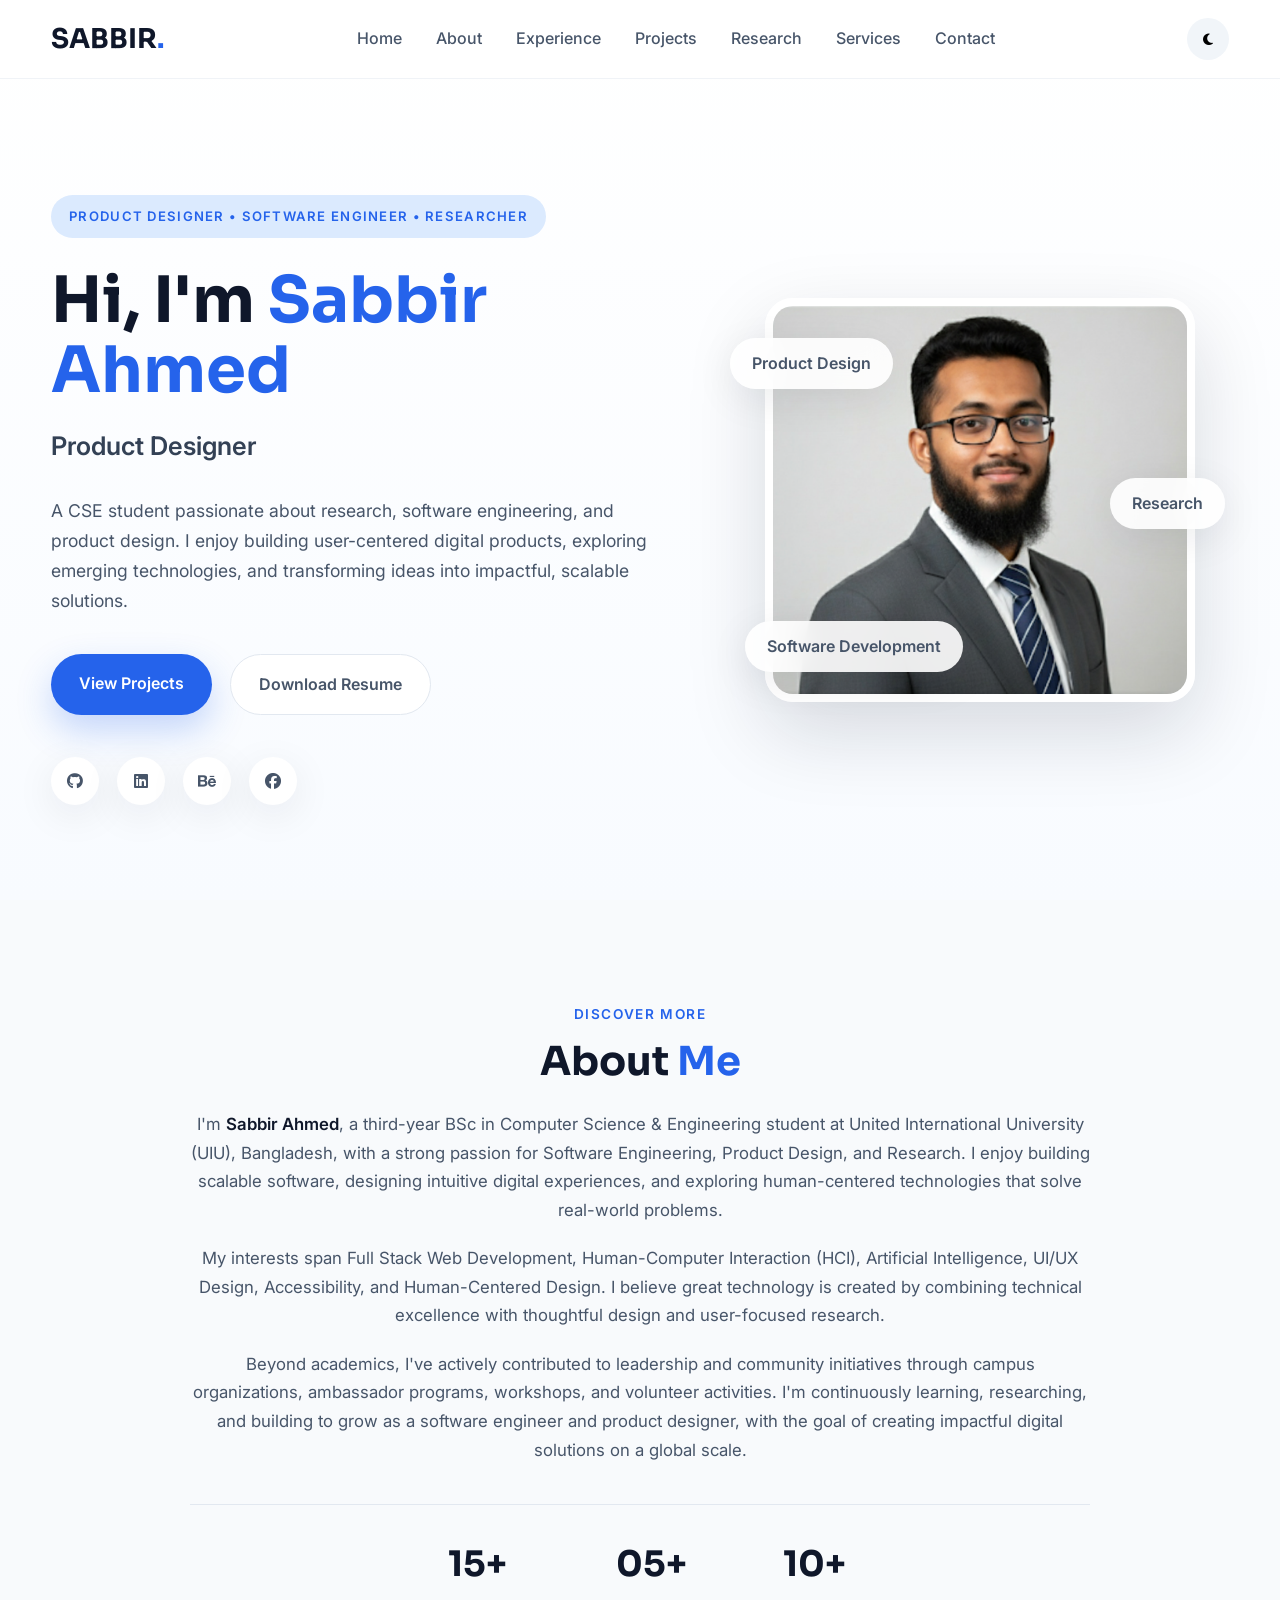
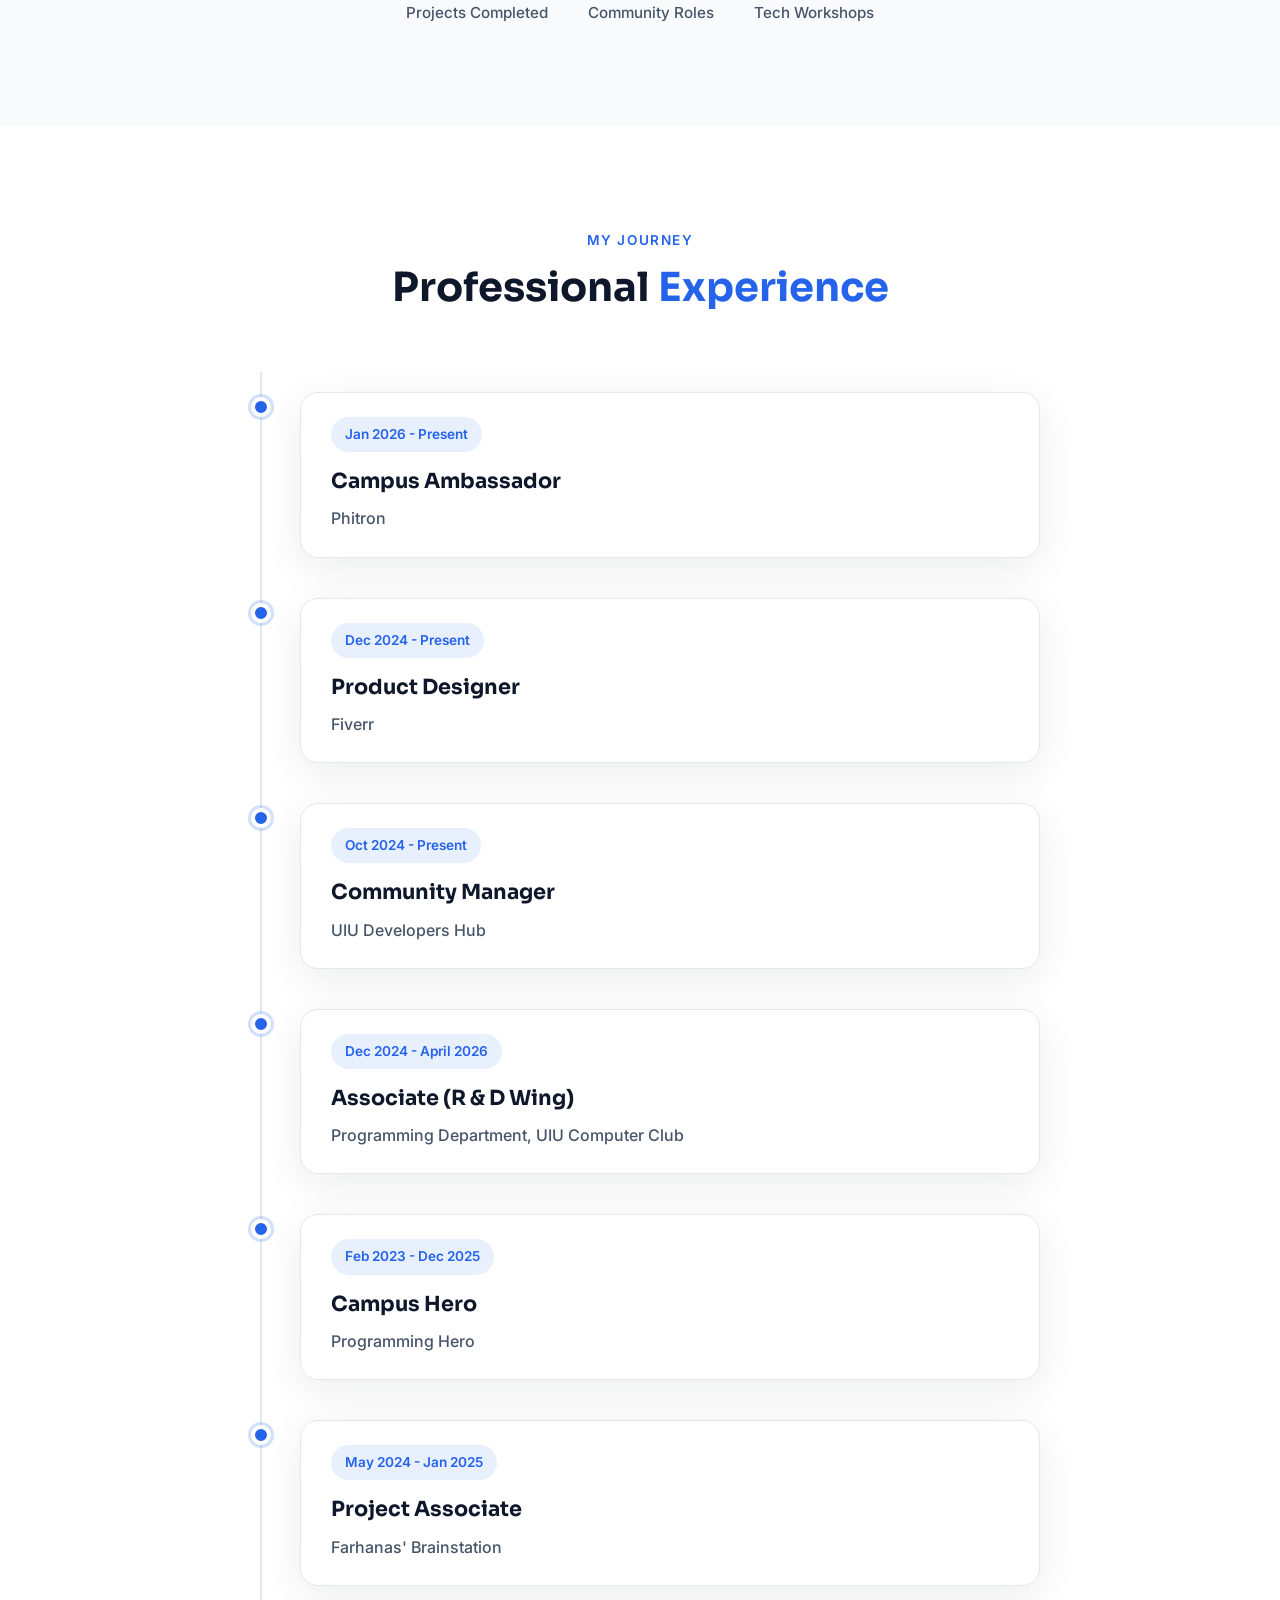
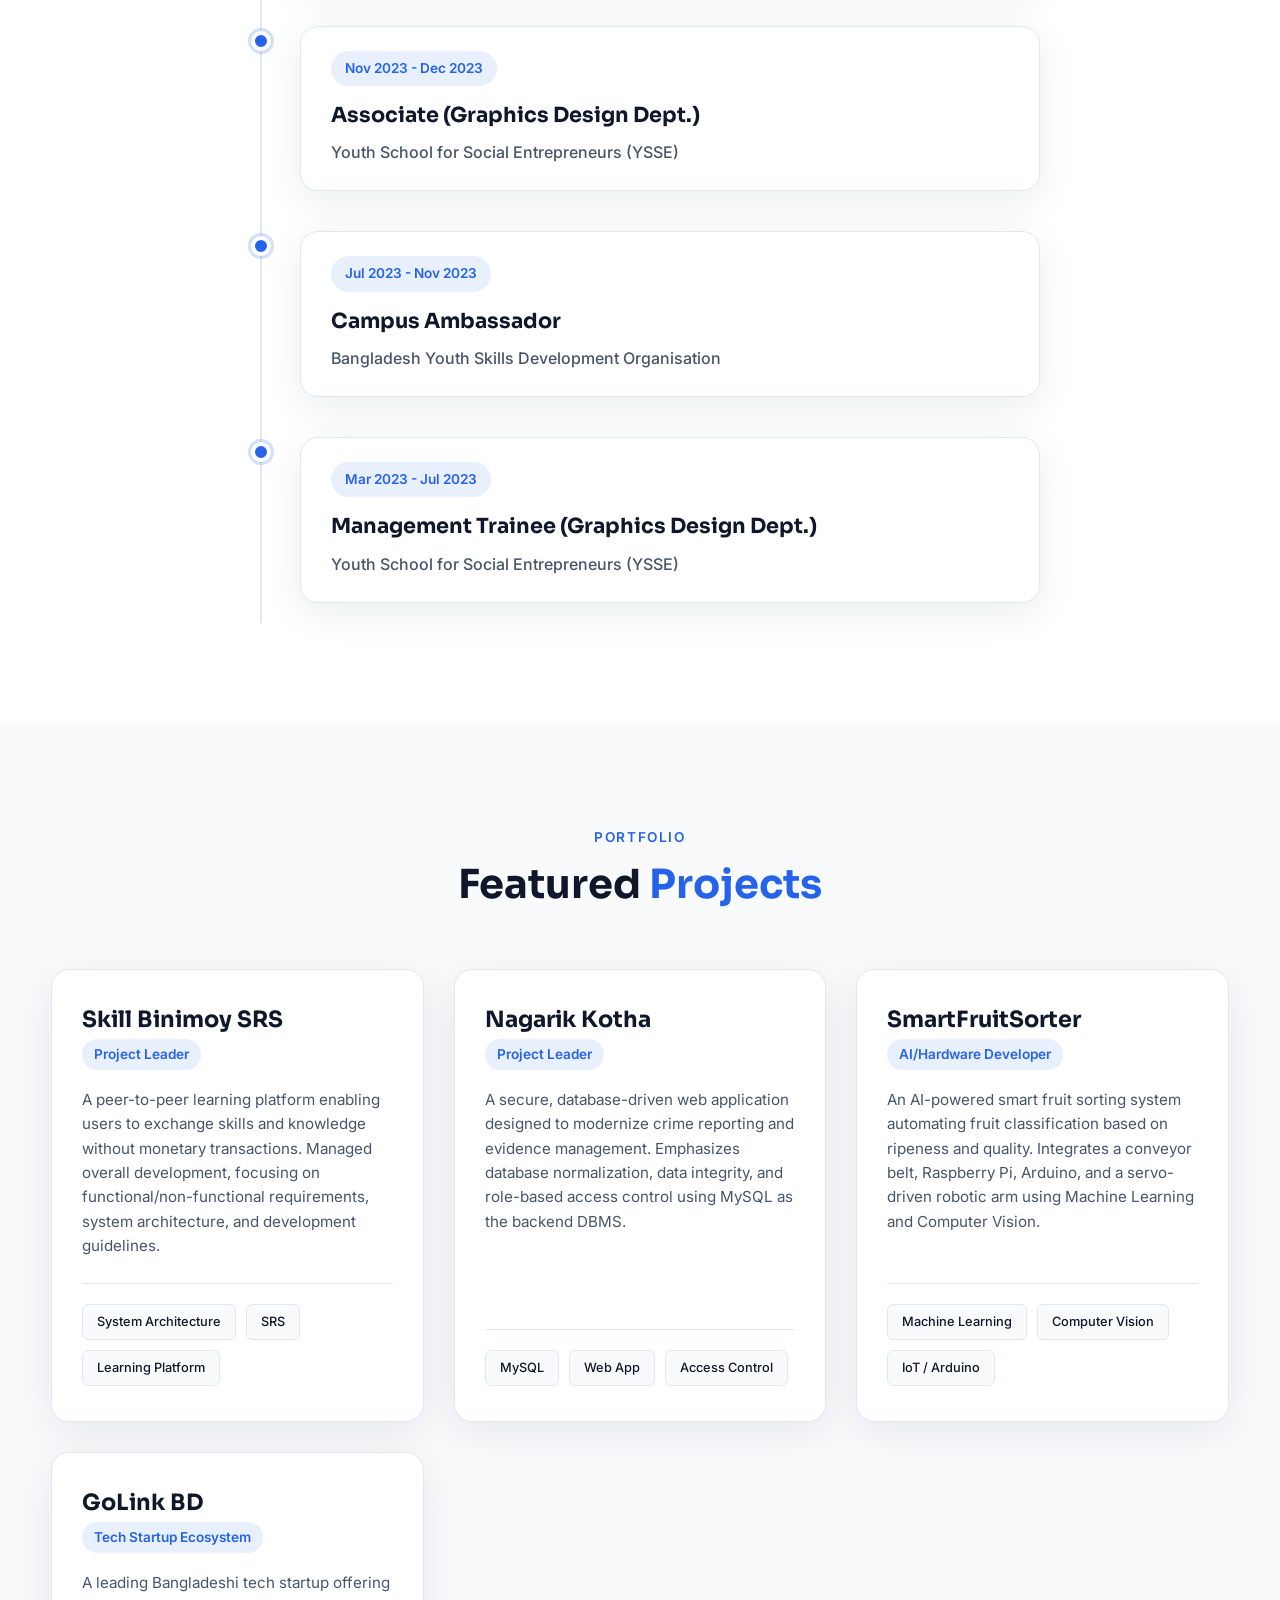
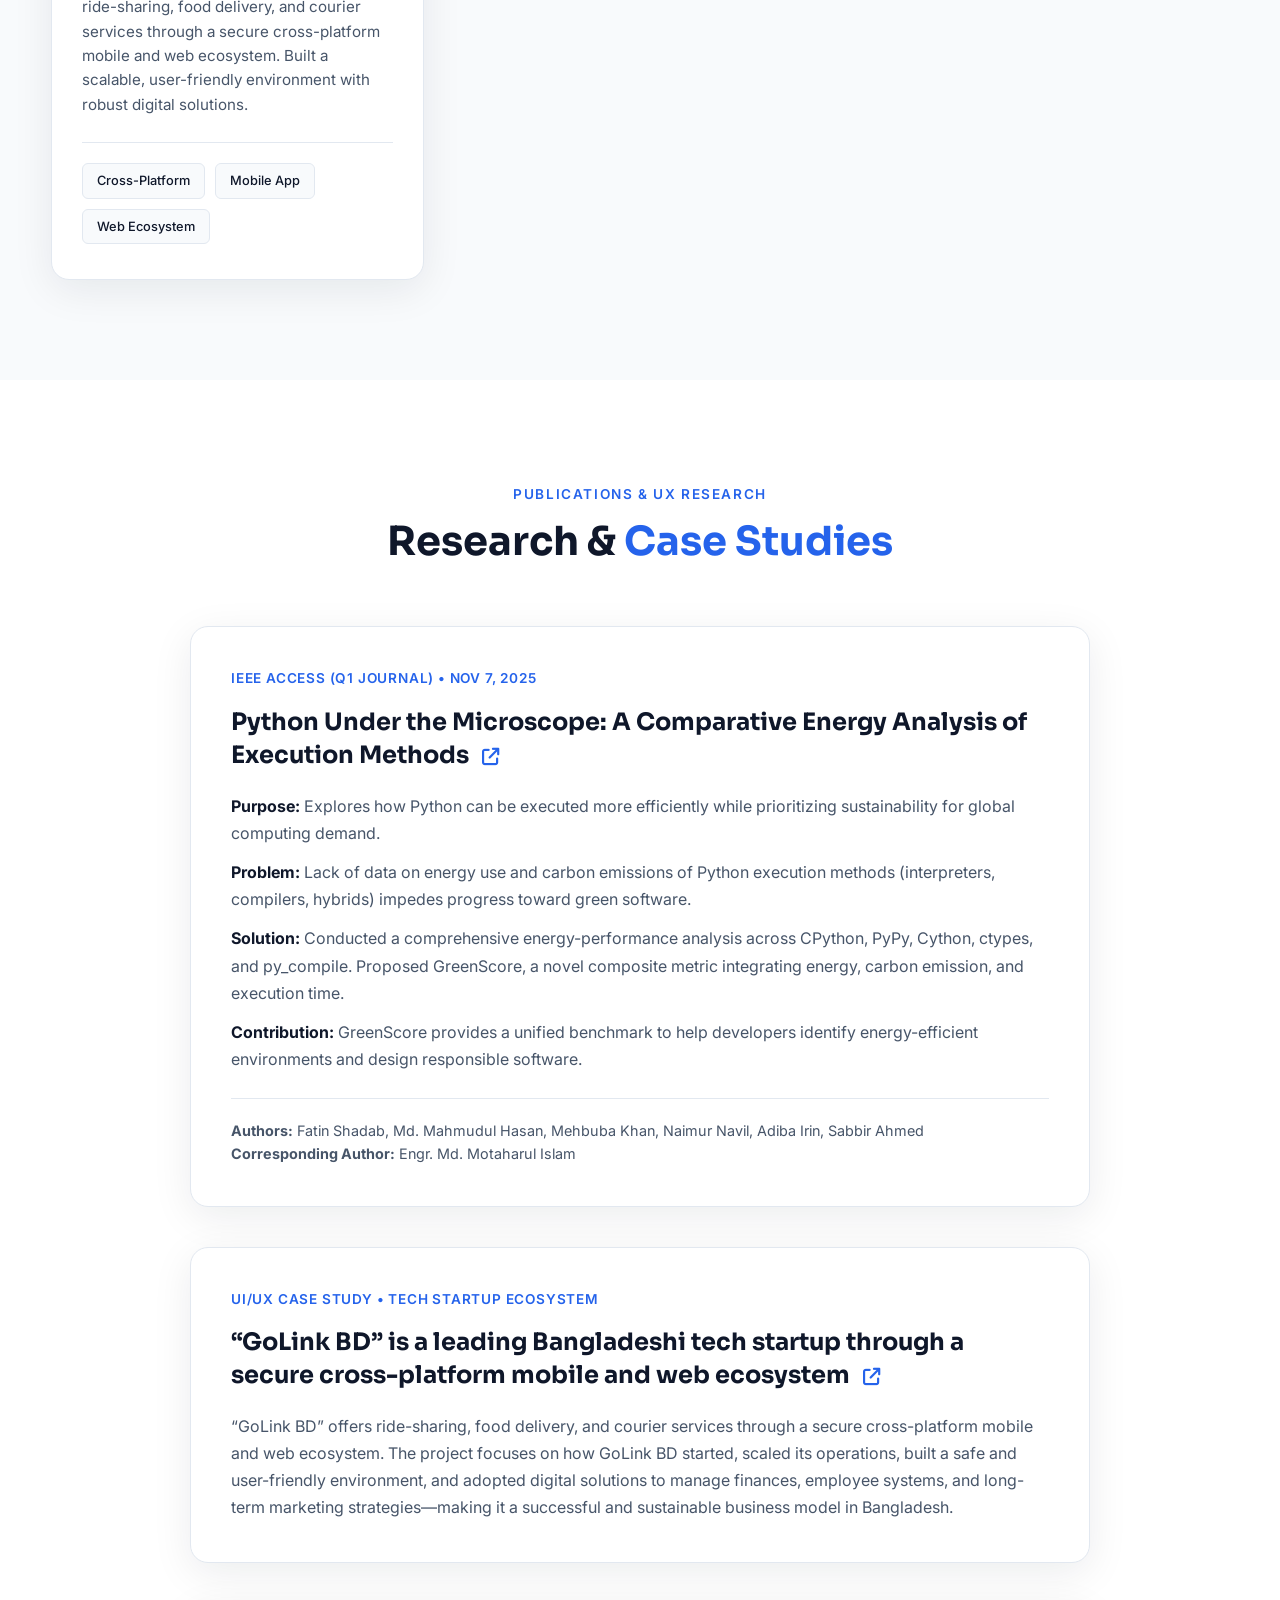
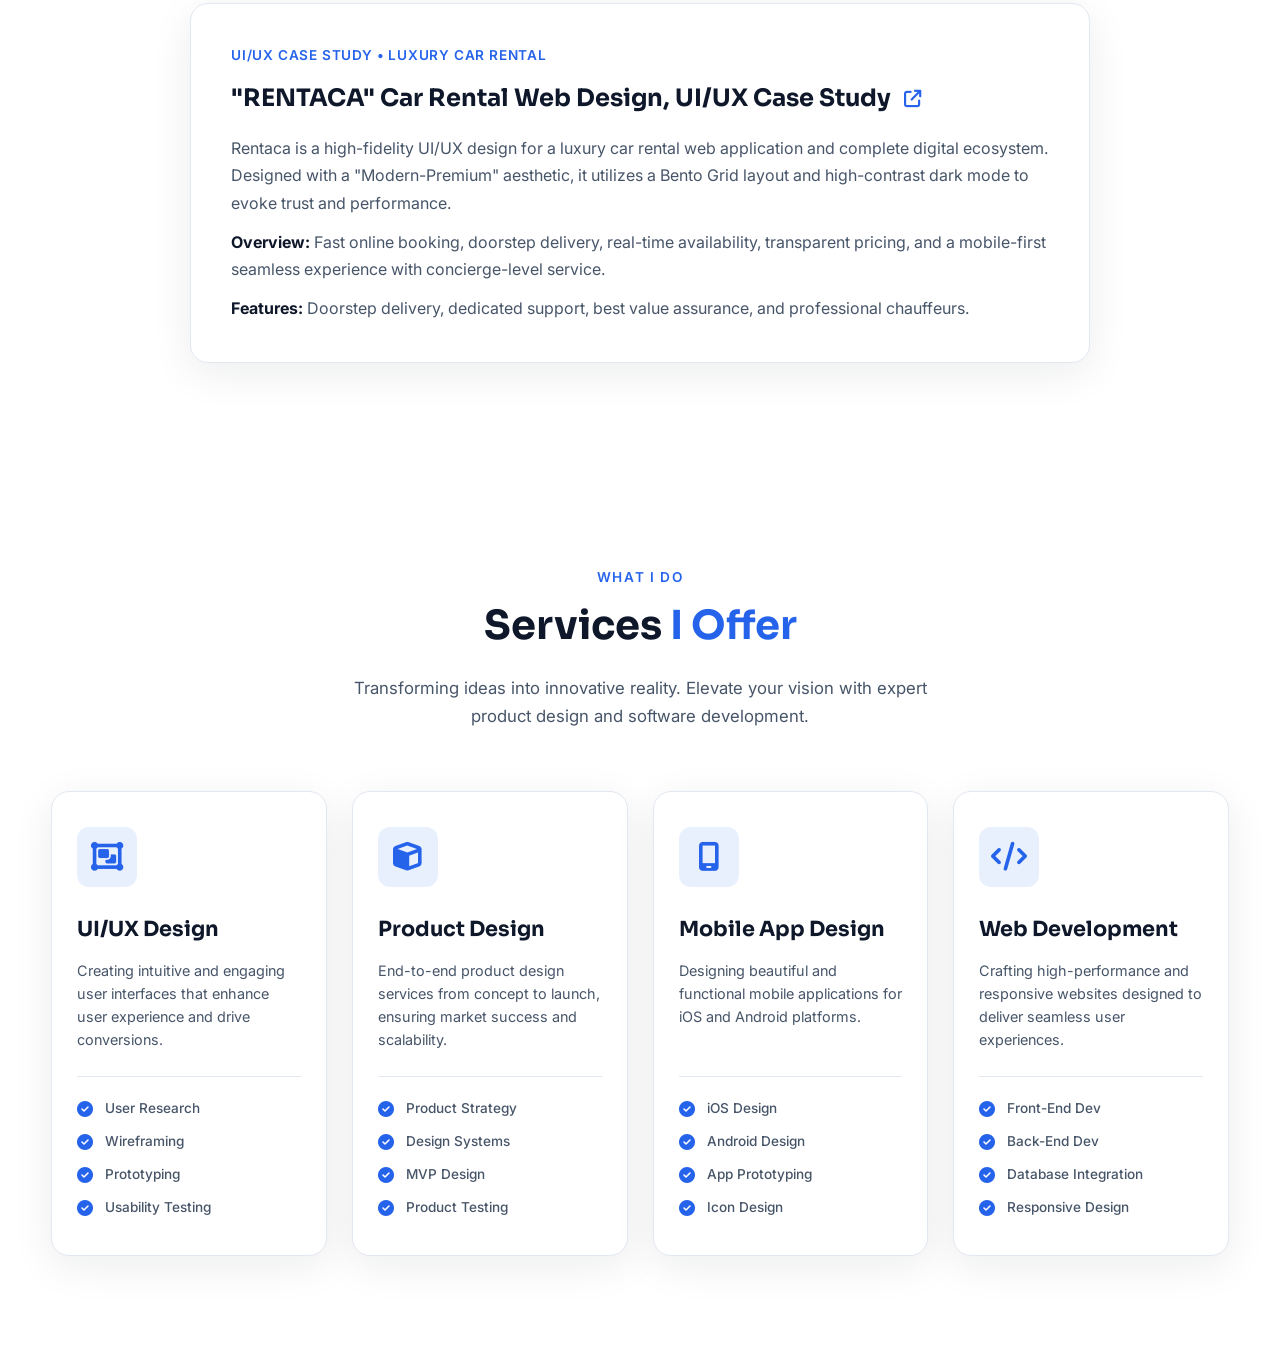
==== index.html @ 38c80446 "Initial commit: Add website files" ====
<!DOCTYPE html>
<html lang="en">

<head>

    <!-- ==========================
         Basic SEO
    =========================== -->

    <meta charset="UTF-8">
    <meta name="viewport" content="width=device-width, initial-scale=1.0">

    <title>Sabbir Ahmed | Software Engineer | Product Designer</title>

    <meta name="description"
        content="Official portfolio of Sabbir Ahmed - Software Engineer, Product Designer, Undergraduate Researcher.">

    <meta name="keywords"
        content="Sabbir Ahmed, Portfolio, UIU, Software Engineer, Product Designer, Research">

    <meta name="author" content="Sabbir Ahmed">

    <!-- ==========================
         Google Fonts
    =========================== -->

    <link rel="preconnect" href="https://fonts.googleapis.com">

    <link rel="preconnect" href="https://fonts.gstatic.com" crossorigin>

    <link href="https://fonts.googleapis.com/css2?family=Inter:wght@300;400;500;600;700;800&family=Sora:wght@400;500;600;700;800&display=swap"
        rel="stylesheet">

    <!-- ==========================
         Font Awesome
    =========================== -->

    <link rel="stylesheet"
        href="https://cdnjs.cloudflare.com/ajax/libs/font-awesome/6.7.2/css/all.min.css">

    <!-- ==========================
         CSS
    =========================== -->

    <link rel="stylesheet" href="style.css">

</head>

<body>

   
    <!-- ==========================================
                    SCROLL PROGRESS
    =========================================== -->

    <div id="progress-bar"></div>

    <!-- ==========================================
                    HEADER
    =========================================== -->

    <header class="header">

        <nav class="navbar container">

            <a href="#" class="logo">

                SABBIR<span>.</span>

            </a>

            <ul class="nav-links">

                <li><a href="#home">Home</a></li>

                <li><a href="#about">About</a></li>

                <li><a href="#experience">Experience</a></li>

                <li><a href="#projects">Projects</a></li>

                <li><a href="#research">Research</a></li>
                <li><a href="">Services</a></li>
                <li><a href="#contact">Contact</a></li>

            </ul>

            <div class="nav-actions">

                <button id="theme-toggle">

                    <i class="fa-solid fa-moon"></i>

                </button>

                <button class="menu-btn">

                    <i class="fa-solid fa-bars"></i>

                </button>

            </div>

        </nav>

    </header>

    <!-- ==========================================
                    HERO SECTION
    =========================================== -->

    <section class="hero" id="home">

        <div class="container hero-container">

            <!-- LEFT -->

            <div class="hero-left">

                <span class="hero-tag">

                    PRODUCT DESIGNER • SOFTWARE ENGINEER • RESEARCHER

                </span>

                <h1>

                    Hi, I'm

                    <span>Sabbir Ahmed</span>

                </h1>

                <h2>

                    <span id="typing-text"></span>

                </h2>

                <p>

                    A CSE student passionate about research, software engineering,
                    and product design. I enjoy building user-centered digital
                    products, exploring emerging technologies, and transforming
                    ideas into impactful, scalable solutions.

                </p>

                <div class="hero-buttons">

                    <a href="#projects" class="btn btn-primary">

                        View Projects

                    </a>

                    <a href="#" class="btn btn-secondary">

                        Download Resume

                    </a>

                </div>

                <!-- SOCIAL -->

                <div class="social-icons">

                    <a href="#"><i class="fab fa-github"></i></a>

                    <a href="#"><i class="fab fa-linkedin"></i></a>

                    <a href="#"><i class="fab fa-behance"></i></a>

                    <a href="#"><i class="fab fa-facebook"></i></a>

                </div>

            </div>

            <!-- RIGHT -->

            <div class="hero-right">

                <div class="image-wrapper">

                    <img src="assets/images/profile-placeholder.png"
                        alt="Sabbir Ahmed">

                    <div class="floating-card card-one">

                       Product Design

                    </div>

                    <div class="floating-card card-two">

                        Research

                    </div>

                    <div class="floating-card card-three">

                        Software Development

                    </div>

                </div>

            </div>

        </div>

    </section>

    <!-- ==========================================
                    About SECTION
    =========================================== -->
<section id="about" class="about section-padding">
    <div class="container about-container">
        
        

        <div class="about-content">
            <span class="section-subtitle">Discover More</span>
            <h2 class="section-title">About <span>Me</span></h2>
            
            <p class="about-text">
                I'm <strong>Sabbir Ahmed</strong>, a third-year BSc in Computer Science & Engineering student at United International University (UIU), Bangladesh, with a strong passion for Software Engineering, Product Design, and Research. I enjoy building scalable software, designing intuitive digital experiences, and exploring human-centered technologies that solve real-world problems.
            </p>
            
            <p class="about-text">
                My interests span Full Stack Web Development, Human-Computer Interaction (HCI), Artificial Intelligence, UI/UX Design, Accessibility, and Human-Centered Design. I believe great technology is created by combining technical excellence with thoughtful design and user-focused research.
            </p>
            
            <p class="about-text">
                Beyond academics, I've actively contributed to leadership and community initiatives through campus organizations, ambassador programs, workshops, and volunteer activities. I'm continuously learning, researching, and building to grow as a software engineer and product designer, with the goal of creating impactful digital solutions on a global scale.
            </p>

            <div class="about-stats">
                <div class="stat-box">
                    <h3 class="stat-number">15+</h3>
                    <p class="stat-text">Projects Completed</p>
                </div>
                <div class="stat-box">
                    <h3 class="stat-number">05+</h3>
                    <p class="stat-text">Community Roles</p>
                </div>
                <div class="stat-box">
                    <h3 class="stat-number">10+</h3>
                    <p class="stat-text">Tech Workshops</p>
                </div>
            </div>
        </div>

    </div>
</section>
<!-- ==========================================
                experience
    =========================================== -->
      <section id="experience" class="experience section-padding">
    <div class="container">
        
        <div class="section-header text-center">
            <span class="section-subtitle">My Journey</span>
            <h2 class="section-title">Professional <span>Experience</span></h2>
        </div>

        <div class="timeline">
            
            <div class="timeline-item">
                <div class="timeline-dot"></div>
                <div class="timeline-content">
                    <span class="timeline-date">Jan 2026 - Present</span>
                    <h3>Campus Ambassador</h3>
                    <p class="timeline-company">Phitron</p>
                </div>
            </div>

            <div class="timeline-item">
                <div class="timeline-dot"></div>
                <div class="timeline-content">
                    <span class="timeline-date">Dec 2024 - Present</span>
                    <h3>Product Designer</h3>
                    <p class="timeline-company">Fiverr</p>
                </div>
            </div>

            <div class="timeline-item">
                <div class="timeline-dot"></div>
                <div class="timeline-content">
                    <span class="timeline-date">Oct 2024 - Present</span>
                    <h3>Community Manager</h3>
                    <p class="timeline-company">UIU Developers Hub</p>
                </div>
            </div>

            <div class="timeline-item">
                <div class="timeline-dot"></div>
                <div class="timeline-content">
                    <span class="timeline-date">Dec 2024 - April 2026</span>
                    <h3>Associate (R & D Wing)</h3>
                    <p class="timeline-company">Programming Department, UIU Computer Club</p>
                </div>
            </div>

            <div class="timeline-item">
                <div class="timeline-dot"></div>
                <div class="timeline-content">
                    <span class="timeline-date">Feb 2023 - Dec 2025</span>
                    <h3>Campus Hero</h3>
                    <p class="timeline-company">Programming Hero</p>
                </div>
            </div>

            <div class="timeline-item">
                <div class="timeline-dot"></div>
                <div class="timeline-content">
                    <span class="timeline-date">May 2024 - Jan 2025</span>
                    <h3>Project Associate</h3>
                    <p class="timeline-company">Farhanas' Brainstation</p>
                </div>
            </div>

            <div class="timeline-item">
                <div class="timeline-dot"></div>
                <div class="timeline-content">
                    <span class="timeline-date">Nov 2023 - Dec 2023</span>
                    <h3>Associate (Graphics Design Dept.)</h3>
                    <p class="timeline-company">Youth School for Social Entrepreneurs (YSSE)</p>
                </div>
            </div>

            <div class="timeline-item">
                <div class="timeline-dot"></div>
                <div class="timeline-content">
                    <span class="timeline-date">Jul 2023 - Nov 2023</span>
                    <h3>Campus Ambassador</h3>
                    <p class="timeline-company">Bangladesh Youth Skills Development Organisation</p>
                </div>
            </div>

            <div class="timeline-item">
                <div class="timeline-dot"></div>
                <div class="timeline-content">
                    <span class="timeline-date">Mar 2023 - Jul 2023</span>
                    <h3>Management Trainee (Graphics Design Dept.)</h3>
                    <p class="timeline-company">Youth School for Social Entrepreneurs (YSSE)</p>
                </div>
            </div>

        </div>
    </div>
</section>

<!-- ==========================================
                Projects
    =========================================== -->
        <section id="projects" class="projects section-padding">
    <div class="container">
        
        <div class="section-header text-center">
            <span class="section-subtitle">Portfolio</span>
            <h2 class="section-title">Featured <span>Projects</span></h2>
        </div>

        <div class="projects-grid">
            
            <div class="project-card">
                <div class="project-content">
                    <div class="project-header">
                        <h3>Skill Binimoy SRS</h3>
                        <span class="project-role">Project Leader</span>
                    </div>
                    <p class="project-desc">
                        A peer-to-peer learning platform enabling users to exchange skills and knowledge without monetary transactions. Managed overall development, focusing on functional/non-functional requirements, system architecture, and development guidelines.
                    </p>
                    <div class="project-tags">
                        <span>System Architecture</span>
                        <span>SRS</span>
                        <span>Learning Platform</span>
                    </div>
                </div>
            </div>

            <div class="project-card">
                <div class="project-content">
                    <div class="project-header">
                        <h3>Nagarik Kotha</h3>
                        <span class="project-role">Project Leader</span>
                    </div>
                    <p class="project-desc">
                        A secure, database-driven web application designed to modernize crime reporting and evidence management. Emphasizes database normalization, data integrity, and role-based access control using MySQL as the backend DBMS.
                    </p>
                    <div class="project-tags">
                        <span>MySQL</span>
                        <span>Web App</span>
                        <span>Access Control</span>
                    </div>
                </div>
            </div>

            <div class="project-card">
                <div class="project-content">
                    <div class="project-header">
                        <h3>SmartFruitSorter</h3>
                        <span class="project-role">AI/Hardware Developer</span>
                    </div>
                    <p class="project-desc">
                        An AI-powered smart fruit sorting system automating fruit classification based on ripeness and quality. Integrates a conveyor belt, Raspberry Pi, Arduino, and a servo-driven robotic arm using Machine Learning and Computer Vision.
                    </p>
                    <div class="project-tags">
                        <span>Machine Learning</span>
                        <span>Computer Vision</span>
                        <span>IoT / Arduino</span>
                    </div>
                </div>
            </div>

            <div class="project-card">
                <div class="project-content">
                    <div class="project-header">
                        <h3>GoLink BD</h3>
                        <span class="project-role">Tech Startup Ecosystem</span>
                    </div>
                    <p class="project-desc">
                        A leading Bangladeshi tech startup offering ride-sharing, food delivery, and courier services through a secure cross-platform mobile and web ecosystem. Built a scalable, user-friendly environment with robust digital solutions.
                    </p>
                    <div class="project-tags">
                        <span>Cross-Platform</span>
                        <span>Mobile App</span>
                        <span>Web Ecosystem</span>
                    </div>
                </div>
            </div>

        </div>
    </div>
    </section>


<!-- ==========================================
                RESEARCH SECTION
    =========================================== -->
<section id="research" class="research section-padding">
    <div class="container">
        
        <div class="section-header text-center">
            <span class="section-subtitle">Publications & UX Research</span>
            <h2 class="section-title">Research & <span>Case Studies</span></h2>
        </div>

        <div class="research-grid">
            
            <div class="research-card">
                <div class="research-meta">IEEE Access (Q1 Journal) • Nov 7, 2025</div>
                <h3 class="research-title">
                    <a href="https://ieeexplore.ieee.org/document/11231789?fbclid=IwY2xjawN_wC9leHRuA2FlbQIxMABicmlkETFRSFg0SkN4OG56WkMxZHNFc3J0YwZhcHBfaWQQMjIyMDM5MTc4ODIwMDg5MgABHjo01lGDW0iNQfJvqJIDt76_2GLaw3pHrLsw98crjWu7iJpJZ-9bASCqVjw9_aem_H-bGU1Xvu08WBv7-5dBYfw" target="_blank" rel="noopener noreferrer">
                        Python Under the Microscope: A Comparative Energy Analysis of Execution Methods <i class="fa-solid fa-arrow-up-right-from-square"></i>
                    </a>
                </h3>
                <div class="research-desc">
                    <p><strong>Purpose:</strong> Explores how Python can be executed more efficiently while prioritizing sustainability for global computing demand.</p>
                    <p><strong>Problem:</strong> Lack of data on energy use and carbon emissions of Python execution methods (interpreters, compilers, hybrids) impedes progress toward green software.</p>
                    <p><strong>Solution:</strong> Conducted a comprehensive energy-performance analysis across CPython, PyPy, Cython, ctypes, and py_compile. Proposed GreenScore, a novel composite metric integrating energy, carbon emission, and execution time.</p>
                    <p><strong>Contribution:</strong> GreenScore provides a unified benchmark to help developers identify energy-efficient environments and design responsible software.</p>
                </div>
                <div class="research-authors">
                    <strong>Authors:</strong> Fatin Shadab, Md. Mahmudul Hasan, Mehbuba Khan, Naimur Navil, Adiba Irin, Sabbir Ahmed <br>
                    <strong>Corresponding Author:</strong> Engr. Md. Motaharul Islam
                </div>
            </div>

            <div class="research-card">
                <div class="research-meta">UI/UX Case Study • Tech Startup Ecosystem</div>
                <h3 class="research-title">
                    <a href="https://www.behance.net/gallery/237996877/GoLink-BD-Ride-Food-Courier-App-UI-UX-Case-Study" target="_blank" rel="noopener noreferrer">
                        “GoLink BD” is a leading Bangladeshi tech startup through a secure cross-platform mobile and web ecosystem <i class="fa-solid fa-arrow-up-right-from-square"></i>
                    </a>
                </h3>
                <div class="research-desc">
                    <p>“GoLink BD” offers ride-sharing, food delivery, and courier services through a secure cross-platform mobile and web ecosystem. The project focuses on how GoLink BD started, scaled its operations, built a safe and user-friendly environment, and adopted digital solutions to manage finances, employee systems, and long-term marketing strategies—making it a successful and sustainable business model in Bangladesh.</p>
                </div>
            </div>

            <div class="research-card">
                <div class="research-meta">UI/UX Case Study • Luxury Car Rental</div>
                <h3 class="research-title">
                    <a href="https://www.behance.net/gallery/244438513/RENTACA-Car-Rental-Web-Design-UIUX-Case-Study" target="_blank" rel="noopener noreferrer">
                        "RENTACA" Car Rental Web Design, UI/UX Case Study <i class="fa-solid fa-arrow-up-right-from-square"></i>
                    </a>
                </h3>
                <div class="research-desc">
                    <p>Rentaca is a high-fidelity UI/UX design for a luxury car rental web application and complete digital ecosystem. Designed with a "Modern-Premium" aesthetic, it utilizes a Bento Grid layout and high-contrast dark mode to evoke trust and performance.</p>
                    <p><strong>Overview:</strong> Fast online booking, doorstep delivery, real-time availability, transparent pricing, and a mobile-first seamless experience with concierge-level service.</p>
                    <p><strong>Features:</strong> Doorstep delivery, dedicated support, best value assurance, and professional chauffeurs.</p>
                </div>
            </div>

        </div>
    </div>
</section>


<!-- ==========================================
                SERVICES & PRICING 
    =========================================== -->
<section id="services" class="services section-padding">
    <div class="container">
        
        <div class="section-header text-center">
            <span class="section-subtitle">What I Do</span>
            <h2 class="section-title">Services <span>I Offer</span></h2>
            <p class="section-desc">Transforming ideas into innovative reality. Elevate your vision with expert product design and software development.</p>
        </div>

        <div class="services-grid">
            
            <div class="service-card">
                <div class="service-icon">
                    <i class="fa-solid fa-object-group"></i>
                </div>
                <h3>UI/UX Design</h3>
                <p>Creating intuitive and engaging user interfaces that enhance user experience and drive conversions.</p>
                <ul class="service-list">
                    <li><i class="fa-solid fa-check-circle"></i> User Research</li>
                    <li><i class="fa-solid fa-check-circle"></i> Wireframing</li>
                    <li><i class="fa-solid fa-check-circle"></i> Prototyping</li>
                    <li><i class="fa-solid fa-check-circle"></i> Usability Testing</li>
                </ul>
            </div>

            <div class="service-card">
                <div class="service-icon">
                    <i class="fa-solid fa-cube"></i>
                </div>
                <h3>Product Design</h3>
                <p>End-to-end product design services from concept to launch, ensuring market success and scalability.</p>
                <ul class="service-list">
                    <li><i class="fa-solid fa-check-circle"></i> Product Strategy</li>
                    <li><i class="fa-solid fa-check-circle"></i> Design Systems</li>
                    <li><i class="fa-solid fa-check-circle"></i> MVP Design</li>
                    <li><i class="fa-solid fa-check-circle"></i> Product Testing</li>
                </ul>
            </div>

            <div class="service-card">
                <div class="service-icon">
                    <i class="fa-solid fa-mobile-screen"></i>
                </div>
                <h3>Mobile App Design</h3>
                <p>Designing beautiful and functional mobile applications for iOS and Android platforms.</p>
                <ul class="service-list">
                    <li><i class="fa-solid fa-check-circle"></i> iOS Design</li>
                    <li><i class="fa-solid fa-check-circle"></i> Android Design</li>
                    <li><i class="fa-solid fa-check-circle"></i> App Prototyping</li>
                    <li><i class="fa-solid fa-check-circle"></i> Icon Design</li>
                </ul>
            </div>

            <div class="service-card">
                <div class="service-icon">
                    <i class="fa-solid fa-code"></i>
                </div>
                <h3>Web Development</h3>
                <p>Crafting high-performance and responsive websites designed to deliver seamless user experiences.</p>
                <ul class="service-list">
                    <li><i class="fa-solid fa-check-circle"></i> Front-End Dev</li>
                    <li><i class="fa-solid fa-check-circle"></i> Back-End Dev</li>
                    <li><i class="fa-solid fa-check-circle"></i> Database Integration</li>
                    <li><i class="fa-solid fa-check-circle"></i> Responsive Design</li>
                </ul>
            </div>

        </div>
    </div>
</section>


    <!-- ==========================================
                JAVASCRIPT
    =========================================== -->

    <script src="script.js"></script>

</body>

</html>
---- style.css ----
/*==================================================
                GOOGLE FONTS
==================================================*/
@import url('https://fonts.googleapis.com/css2?family=Inter:wght@300;400;500;600;700;800&family=Sora:wght@400;500;600;700;800&display=swap');

/*==================================================
                CSS VARIABLES
==================================================*/
:root{

    /* Colors */

    --primary:#2563EB;
    --secondary:#38BDF8;
    --accent:#06B6D4;

    --bg:#FFFFFF;
    --section:#F8FAFC;
    --card:#FFFFFF;

    --heading:#0F172A;
    --body:#475569;

    --border:#E2E8F0;

    /* Fonts */

    --heading-font:'Sora',sans-serif;
    --body-font:'Inter',sans-serif;

    /* Radius */

    --radius-sm:12px;
    --radius-md:18px;
    --radius-lg:28px;

    /* Shadow */

    --shadow:0 10px 40px rgba(15,23,42,.08);

    /* Transition */

    --transition:.35s ease;

}

/*==================================================
                RESET
==================================================*/

*{
    margin:0;
    padding:0;
    box-sizing:border-box;
}

html{

    scroll-behavior:smooth;

}

body{

    font-family:var(--body-font);

    background:var(--bg);

    color:var(--body);

    overflow-x:hidden;

    line-height:1.7;

}

img{

    width:100%;

    display:block;

}

a{

    text-decoration:none;

    color:inherit;

}

ul{

    list-style:none;

}

button{

    border:none;

    cursor:pointer;

    background:none;

    font-family:inherit;

}

.container{

    width:min(1200px,92%);

    margin:auto;

}

/*==================================================
                LOADER
==================================================*/

#loader{

    position:fixed;

    inset:0;

    background:#fff;

    display:flex;

    justify-content:center;

    align-items:center;

    z-index:9999;

}

.loader-circle{

    width:70px;

    height:70px;

    border-radius:50%;

    border:6px solid #dbeafe;

    border-top-color:var(--primary);

    animation:spin 1s linear infinite;

}

@keyframes spin{

    to{

        transform:rotate(360deg);

    }

}

/*==================================================
                PROGRESS BAR
==================================================*/

#progress-bar{

    position:fixed;

    top:0;

    left:0;

    width:0;

    height:4px;

    background:var(--primary);

    z-index:9999;

}

/*==================================================
                HEADER
==================================================*/

.header{

    position:fixed;

    width:100%;

    top:0;

    left:0;

    z-index:1000;

    backdrop-filter:blur(12px);

    background:rgba(255,255,255,.75);

    border-bottom:1px solid rgba(226,232,240,.5);

}

.navbar{

    display:flex;

    justify-content:space-between;

    align-items:center;

    height:78px;

}

.logo{

    font-family:var(--heading-font);

    font-size:1.7rem;

    font-weight:700;

    color:var(--heading);

}

.logo span{

    color:var(--primary);

}

.nav-links{

    display:flex;

    gap:34px;

}

.nav-links a{

    color:var(--body);

    font-weight:500;

    transition:var(--transition);

}

.nav-links a:hover{

    color:var(--primary);

}

.nav-actions{

    display:flex;

    align-items:center;

    gap:15px;

}

#theme-toggle{

    width:42px;

    height:42px;

    border-radius:50%;

    background:#f1f5f9;

    transition:var(--transition);

}

#theme-toggle:hover{

    background:var(--primary);

    color:#fff;

}

.menu-btn{

    display:none;

    font-size:1.2rem;

}

/*==================================================
                HERO
==================================================*/

.hero{

    min-height:100vh;

    display:flex;

    align-items:center;

    padding-top:100px;

    background:linear-gradient(to bottom,#ffffff,#f8fbff);

}

.hero-container{

    display:grid;

    grid-template-columns:1.1fr .9fr;

    gap:70px;

    align-items:center;

}

.hero-tag{

    display:inline-block;

    background:#dbeafe;

    color:var(--primary);

    padding:10px 18px;

    border-radius:100px;

    font-size:.82rem;

    letter-spacing:.08rem;

    font-weight:600;

    margin-bottom:28px;

}

.hero h1{

    font-family:var(--heading-font);

    font-size:4rem;

    color:var(--heading);

    line-height:1.1;

}

.hero h1 span{

    color:var(--primary);

}

.hero h2{

    margin-top:18px;

    font-size:1.6rem;

    font-weight:600;

    color:#334155;

    min-height:40px;

}

.hero p{

    margin-top:28px;

    font-size:1.1rem;

    max-width:620px;

}

/*==================================================
                BUTTONS
==================================================*/

.hero-buttons{

    display:flex;

    gap:18px;

    margin-top:38px;

}

.btn{

    padding:16px 28px;

    border-radius:999px;

    font-weight:600;

    transition:var(--transition);

}

.btn-primary{

    background:var(--primary);

    color:#fff;

    box-shadow:0 15px 35px rgba(37,99,235,.25);

}

.btn-primary:hover{

    transform:translateY(-4px);

}

.btn-secondary{

    border:1px solid var(--border);

    background:#fff;

}

.btn-secondary:hover{

    border-color:var(--primary);

    color:var(--primary);

}

/*==================================================
                SOCIAL
==================================================*/

.social-icons{

    display:flex;

    gap:18px;

    margin-top:42px;

}

.social-icons a{

    width:48px;

    height:48px;

    border-radius:50%;

    display:flex;

    align-items:center;

    justify-content:center;

    background:#fff;

    box-shadow:var(--shadow);

    transition:var(--transition);

}

.social-icons a:hover{

    background:var(--primary);

    color:#fff;

    transform:translateY(-5px);

}

/*==================================================
                IMAGE
==================================================*/

.image-wrapper{

    position:relative;

    width:430px;

    margin:auto;

}

.image-wrapper img{

    border-radius:28px;

    box-shadow:0 30px 80px rgba(15,23,42,.15);

    border:8px solid #fff;

}

/* Floating Cards */

.floating-card{

    position:absolute;

    background:rgba(255,255,255,.9);

    backdrop-filter:blur(12px);

    padding:12px 22px;

    border-radius:100px;

    box-shadow:var(--shadow);

    font-weight:600;

}

.card-one{

    top:40px;

    left:-35px;

}

.card-two{

    right:-30px;

    top:180px;

}

.card-three{

    bottom:30px;

    left:-20px;

}

/*==================================================
                RESPONSIVE
==================================================*/

@media(max-width:992px){

.hero-container{

grid-template-columns:1fr;

text-align:center;

}

.hero-left{

order:2;

}

.hero-right{

order:1;

}

.hero-buttons{

justify-content:center;

}

.social-icons{

justify-content:center;

}

.image-wrapper{

width:320px;

margin-bottom:40px;

}

.nav-links{

display:none;

}

.menu-btn{

display:block;

}

.hero h1{

font-size:3rem;

}

}

@media(max-width:600px){

.hero h1{

font-size:2.3rem;

}

.hero h2{

font-size:1.2rem;

}

.hero-buttons{

flex-direction:column;

}

.btn{

width:100%;

text-align:center;

}

.image-wrapper{

width:260px;

}

}
/*==================================================
                ABOUT SECTION CSS
==================================================*/

.section-padding {
    padding: 100px 0;
}

.about {
    background: var(--section);
}

.about-container {
    display: flex;
    justify-content: center;
    align-items: center;
}

.about-content {
    max-width: 900px;
    text-align: center;
}

.section-subtitle {
    display: inline-block;
    color: var(--primary);
    font-weight: 600;
    letter-spacing: 0.1rem;
    text-transform: uppercase;
    margin-bottom: 12px;
    font-size: 0.85rem;
}

.section-title {
    font-family: var(--heading-font);
    font-size: 2.5rem;
    color: var(--heading);
    margin-bottom: 24px;
    line-height: 1.2;
}

.section-title span {
    color: var(--primary);
}

.about-img-wrapper {
    position: relative;
    border-radius: var(--radius-lg);
    border: 8px solid var(--bg);
    box-shadow: var(--shadow);
}

.experience-badge {
    position: absolute;
    bottom: -25px;
    right: -25px;
    background: var(--primary);
    color: #fff;
    padding: 20px 25px;
    border-radius: var(--radius-md);
    box-shadow: 0 15px 35px rgba(37,99,235,.25);
    display: flex;
    align-items: center;
    gap: 15px;
    border: 6px solid var(--section);
}

.experience-badge h3 {
    font-family: var(--heading-font);
    font-size: 2.2rem;
    line-height: 1;
}

.experience-badge p {
    font-size: 0.9rem;
    font-weight: 500;
    line-height: 1.3;
}

.about-text {
    margin-bottom: 20px;
    font-size: 1.05rem;
    color: var(--body);
}

.about-text strong {
    color: var(--heading);
    font-weight: 600;
}

.about-stats {
    display: flex;
    justify-content: center;
    gap: 40px;
    margin-top: 40px;
    padding-top: 30px;
    border-top: 1px solid var(--border);
    flex-wrap: wrap;
}

.stat-box {
    text-align: center;
}

.stat-box .stat-number {
    font-family: var(--heading-font);
    font-size: 2.2rem;
    color: var(--heading);
    margin-bottom: 5px;
}

.stat-box .stat-text {
    font-size: 0.95rem;
    font-weight: 500;
    color: var(--body);
}

/*==================================================
                ABOUT RESPONSIVE
==================================================*/

@media(max-width: 992px) {
    .about-container {
        grid-template-columns: 1fr;
        gap: 50px;
    }

    .about-visual {
        max-width: 500px;
        margin: auto;
    }

    .experience-badge {
        bottom: 20px;
        right: 20px;
        border-color: var(--bg);
    }
}

@media(max-width: 600px) {
    .about-stats {
        flex-direction: column;
        gap: 25px;
    }

    .section-title {
        font-size: 2rem;
    }

    .experience-badge {
        padding: 15px;
    }

    .experience-badge h3 {
        font-size: 1.8rem;
    }
}
/*==================================================
                EXPERIENCE SECTION CSS
==================================================*/

.text-center {
    text-align: center;
    margin-bottom: 60px;
}

.experience {
    background: var(--bg);
}

.timeline {
    position: relative;
    max-width: 800px;
    margin: 0 auto;
    padding: 20px 0;
}

/* Vertical Line */
.timeline::before {
    content: '';
    position: absolute;
    top: 0;
    left: 20px;
    height: 100%;
    width: 2px;
    background: var(--border);
}

.timeline-item {
    position: relative;
    margin-bottom: 40px;
    padding-left: 60px;
}

.timeline-item:last-child {
    margin-bottom: 0;
}

.timeline-dot {
    position: absolute;
    left: 11px;
    top: 5px;
    width: 20px;
    height: 20px;
    border-radius: 50%;
    background: var(--primary);
    border: 4px solid var(--bg);
    box-shadow: 0 0 0 3px rgba(37, 99, 235, 0.2);
    z-index: 2;
    transition: var(--transition);
}

.timeline-item:hover .timeline-dot {
    transform: scale(1.2);
}

.timeline-content {
    background: var(--card);
    padding: 24px 30px;
    border-radius: var(--radius-md);
    box-shadow: var(--shadow);
    border: 1px solid var(--border);
    transition: var(--transition);
}

.timeline-item:hover .timeline-content {
    transform: translateY(-5px);
    border-color: rgba(37, 99, 235, 0.3);
}

.timeline-date {
    display: inline-block;
    font-size: 0.85rem;
    font-weight: 600;
    color: var(--primary);
    background: rgba(37, 99, 235, 0.1);
    padding: 6px 14px;
    border-radius: 100px;
    margin-bottom: 12px;
}

.timeline-content h3 {
    font-family: var(--heading-font);
    font-size: 1.3rem;
    color: var(--heading);
    margin-bottom: 6px;
}

.timeline-company {
    font-weight: 500;
    color: var(--body);
    font-size: 1rem;
}

/*==================================================
                EXPERIENCE RESPONSIVE
==================================================*/
@media(max-width: 768px) {
    .timeline::before {
        left: 15px;
    }
    
    .timeline-dot {
        left: 6px;
    }
    
    .timeline-item {
        padding-left: 45px;
    }
    
    .timeline-content {
        padding: 20px;
    }
}
/*==================================================
                PROJECTS SECTION CSS
==================================================*/

.projects {
    background: var(--section);
}

.projects-grid {
    display: grid;
    grid-template-columns: repeat(auto-fit, minmax(350px, 1fr));
    gap: 30px;
}

.project-card {
    background: var(--card);
    border-radius: var(--radius-md);
    box-shadow: var(--shadow);
    border: 1px solid var(--border);
    transition: var(--transition);
    overflow: hidden;
    display: flex;
    flex-direction: column;
}

.project-card:hover {
    transform: translateY(-8px);
    border-color: rgba(37, 99, 235, 0.4);
    box-shadow: 0 20px 40px rgba(15, 23, 42, 0.12);
}

.project-content {
    padding: 35px 30px;
    display: flex;
    flex-direction: column;
    height: 100%;
}

.project-header {
    margin-bottom: 18px;
}

.project-header h3 {
    font-family: var(--heading-font);
    font-size: 1.4rem;
    color: var(--heading);
    margin-bottom: 5px;
    line-height: 1.3;
}

.project-role {
    display: inline-block;
    font-size: 0.85rem;
    font-weight: 600;
    color: var(--primary);
    background: rgba(37, 99, 235, 0.1);
    padding: 4px 12px;
    border-radius: 100px;
}

.project-desc {
    color: var(--body);
    font-size: 0.95rem;
    line-height: 1.6;
    margin-bottom: 25px;
    flex-grow: 1;
}

.project-tags {
    display: flex;
    flex-wrap: wrap;
    gap: 10px;
    margin-top: auto;
    border-top: 1px solid var(--border);
    padding-top: 20px;
}

.project-tags span {
    font-size: 0.8rem;
    font-weight: 500;
    color: var(--heading);
    background: var(--section);
    padding: 6px 14px;
    border-radius: 6px;
    border: 1px solid var(--border);
}

/*==================================================
                PROJECTS RESPONSIVE
==================================================*/

@media(max-width: 768px) {
    .projects-grid {
        grid-template-columns: 1fr;
    }
    
    .project-content {
        padding: 25px 20px;
    }
}
/*==================================================
                RESEARCH SECTION CSS
==================================================*/

.research {
    background: var(--bg);
}

.research-grid {
    display: flex;
    flex-direction: column;
    gap: 40px;
    max-width: 900px;
    margin: 0 auto;
}

.research-card {
    background: var(--card);
    padding: 40px;
    border-radius: var(--radius-md);
    box-shadow: var(--shadow);
    border: 1px solid var(--border);
    transition: var(--transition);
}

.research-card:hover {
    border-color: rgba(37, 99, 235, 0.4);
    box-shadow: 0 20px 40px rgba(15, 23, 42, 0.12);
}

.research-meta {
    font-size: 0.85rem;
    font-weight: 600;
    color: var(--primary);
    text-transform: uppercase;
    letter-spacing: 0.05rem;
    margin-bottom: 15px;
}

.research-title {
    font-family: var(--heading-font);
    font-size: 1.5rem;
    margin-bottom: 20px;
    line-height: 1.4;
}

.research-title a {
    color: var(--heading);
    transition: var(--transition);
    display: inline-block;
}

.research-title a:hover {
    color: var(--primary);
}

.research-title i {
    font-size: 1.1rem;
    margin-left: 8px;
    color: var(--primary);
    vertical-align: middle;
}

.research-desc {
    color: var(--body);
    font-size: 1rem;
    line-height: 1.7;
}

.research-desc p {
    margin-bottom: 12px;
}

.research-desc p:last-child {
    margin-bottom: 0;
}

.research-desc strong {
    color: var(--heading);
}

.research-authors {
    margin-top: 25px;
    padding-top: 20px;
    border-top: 1px solid var(--border);
    font-size: 0.9rem;
    color: var(--body);
    line-height: 1.6;
}

/*==================================================
                RESEARCH RESPONSIVE
==================================================*/

@media(max-width: 768px) {
    .research-card {
        padding: 25px 20px;
    }

    .research-title {
        font-size: 1.3rem;
    }
}
/*==================================================
                SERVICES SECTION CSS
==================================================*/

.services {
    background: var(--bg);
}

.section-desc {
    max-width: 600px;
    margin: 15px auto 0;
    color: var(--body);
    font-size: 1.05rem;
}

.services-grid {
    display: grid;
    grid-template-columns: repeat(4, 1fr);
    gap: 25px;
    margin-top: 50px;
}

.service-card {
    background: var(--card);
    border: 1px solid var(--border);
    border-radius: var(--radius-md);
    padding: 35px 25px;
    box-shadow: var(--shadow);
    transition: var(--transition);
    display: flex;
    flex-direction: column;
}

.service-card:hover {
    transform: translateY(-8px);
    border-color: var(--primary);
    box-shadow: 0 20px 40px rgba(37, 99, 235, 0.1);
}

.service-icon {
    width: 60px;
    height: 60px;
    background: rgba(37, 99, 235, 0.1);
    color: var(--primary);
    border-radius: var(--radius-sm);
    display: flex;
    align-items: center;
    justify-content: center;
    font-size: 1.8rem;
    margin-bottom: 25px;
    transition: var(--transition);
}

.service-card:hover .service-icon {
    background: var(--primary);
    color: #fff;
}

.service-card h3 {
    font-family: var(--heading-font);
    font-size: 1.3rem;
    color: var(--heading);
    margin-bottom: 12px;
}

.service-card p {
    color: var(--body);
    font-size: 0.9rem;
    line-height: 1.6;
    margin-bottom: 25px;
    flex-grow: 1;
}

.service-list {
    margin-top: auto;
    border-top: 1px solid var(--border);
    padding-top: 20px;
}

.service-list li {
    display: flex;
    align-items: center;
    gap: 12px;
    color: var(--body);
    font-size: 0.85rem;
    margin-bottom: 10px;
    font-weight: 500;
}

.service-list li:last-child {
    margin-bottom: 0;
}

.service-list li i {
    color: var(--primary);
    font-size: 1rem;
}

/*==================================================
                SERVICES RESPONSIVE
==================================================*/

@media(max-width: 1200px) {
    .services-grid {
        grid-template-columns: repeat(2, 1fr);
    }
}

@media(max-width: 768px) {
    .services-grid {
        grid-template-columns: 1fr;
    }
    
    .service-card {
        padding: 30px 20px;
    }
}
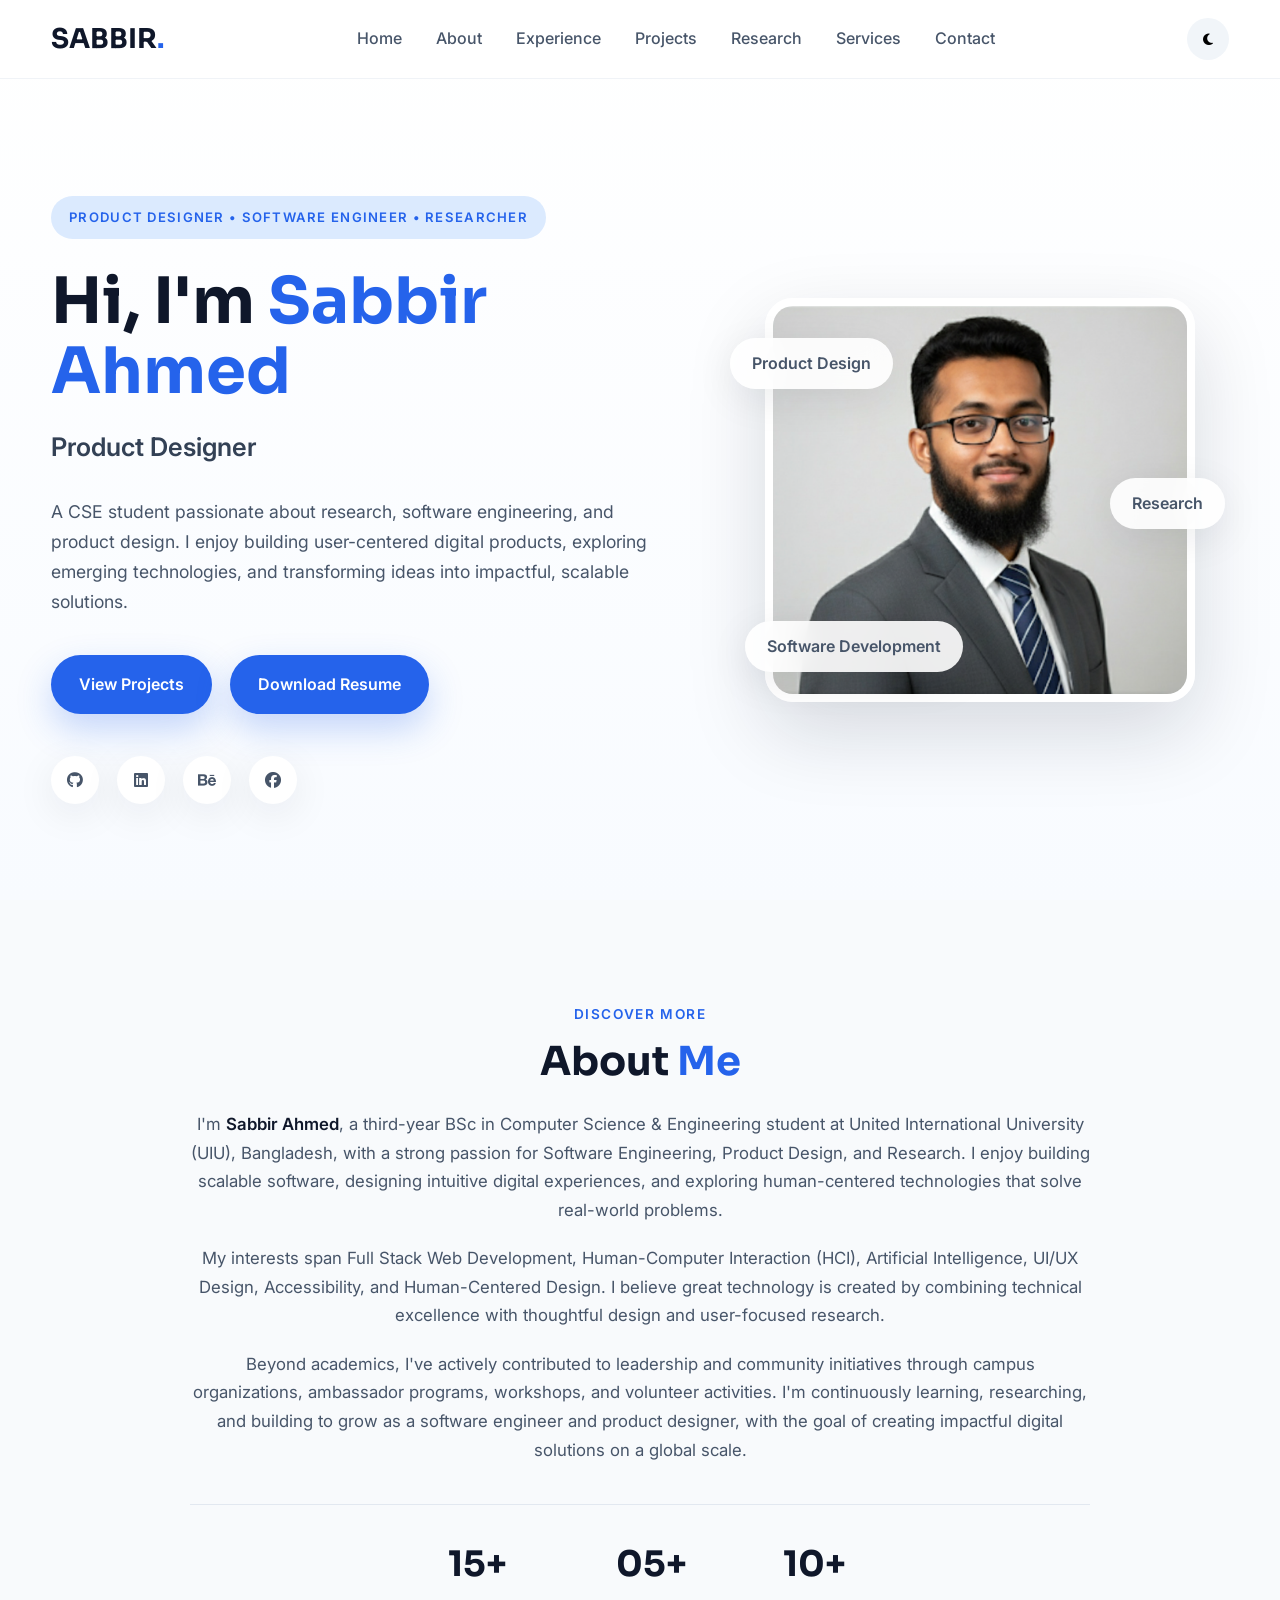
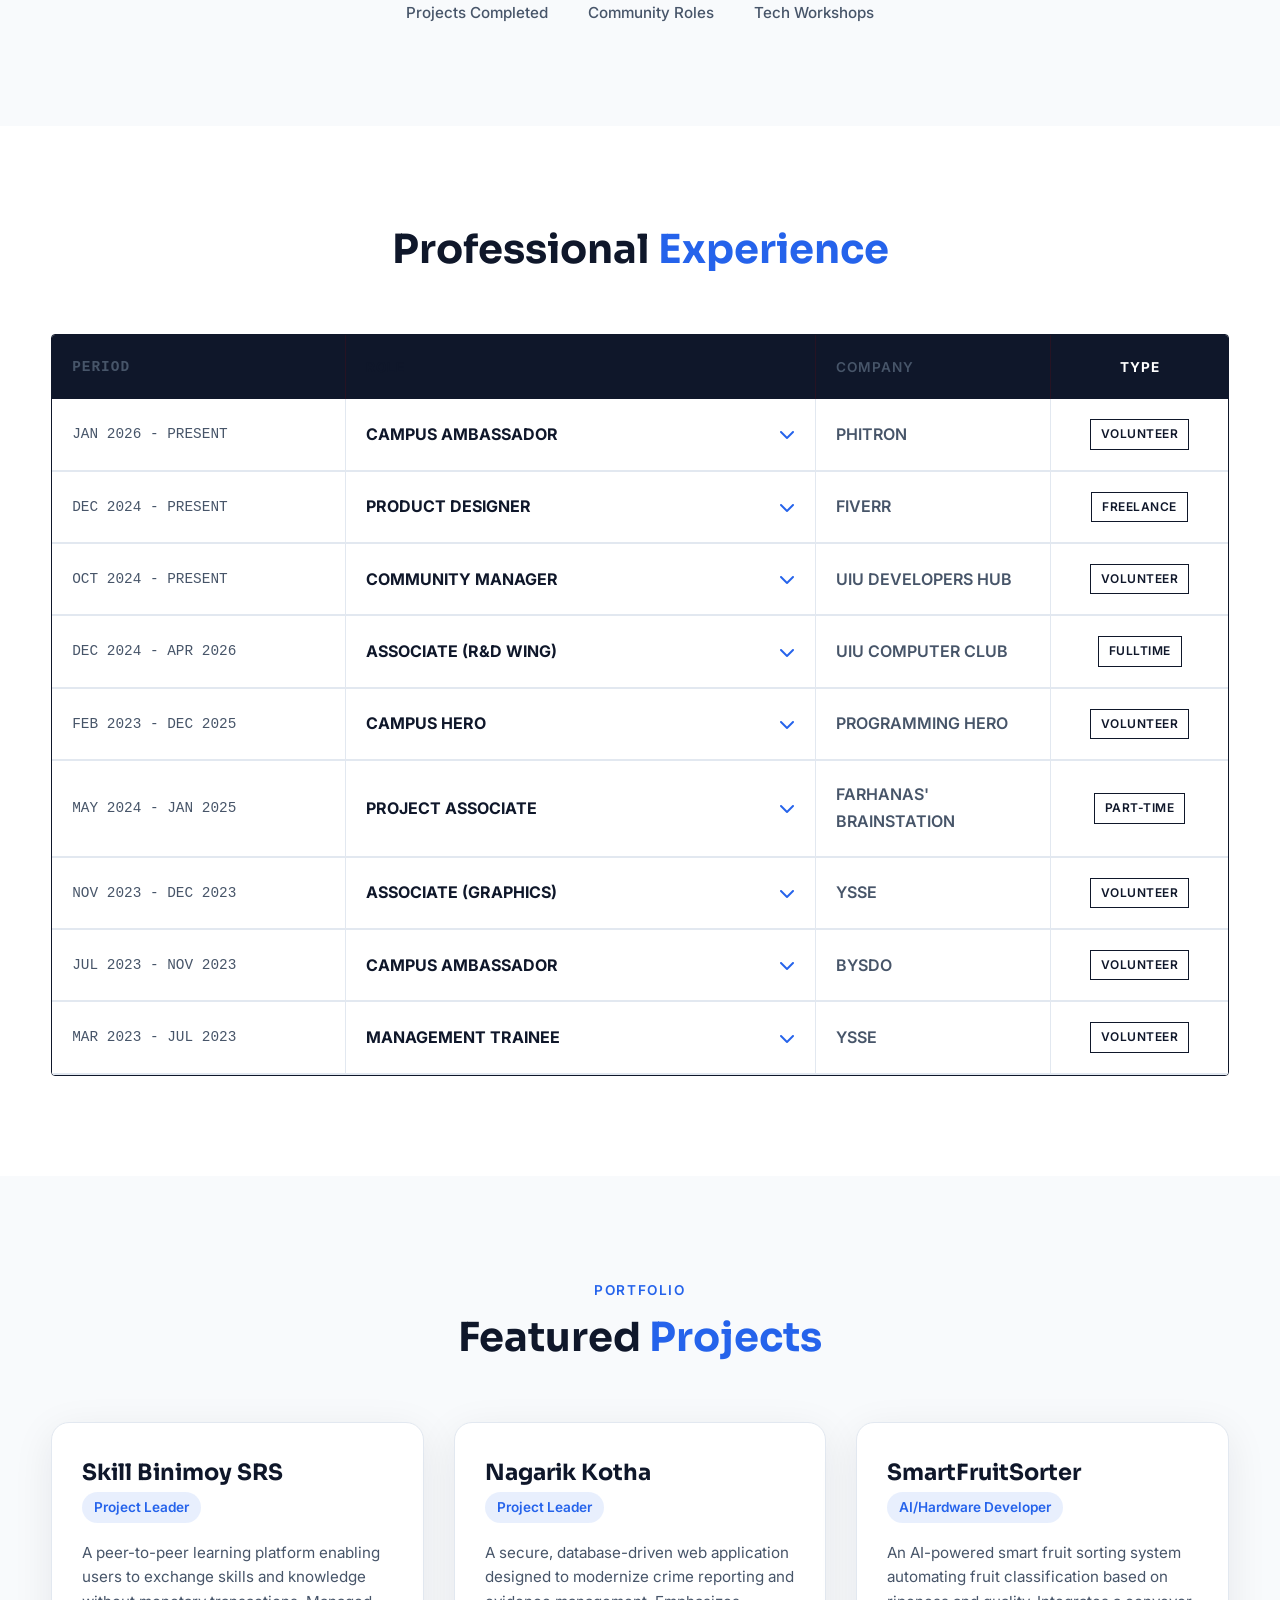
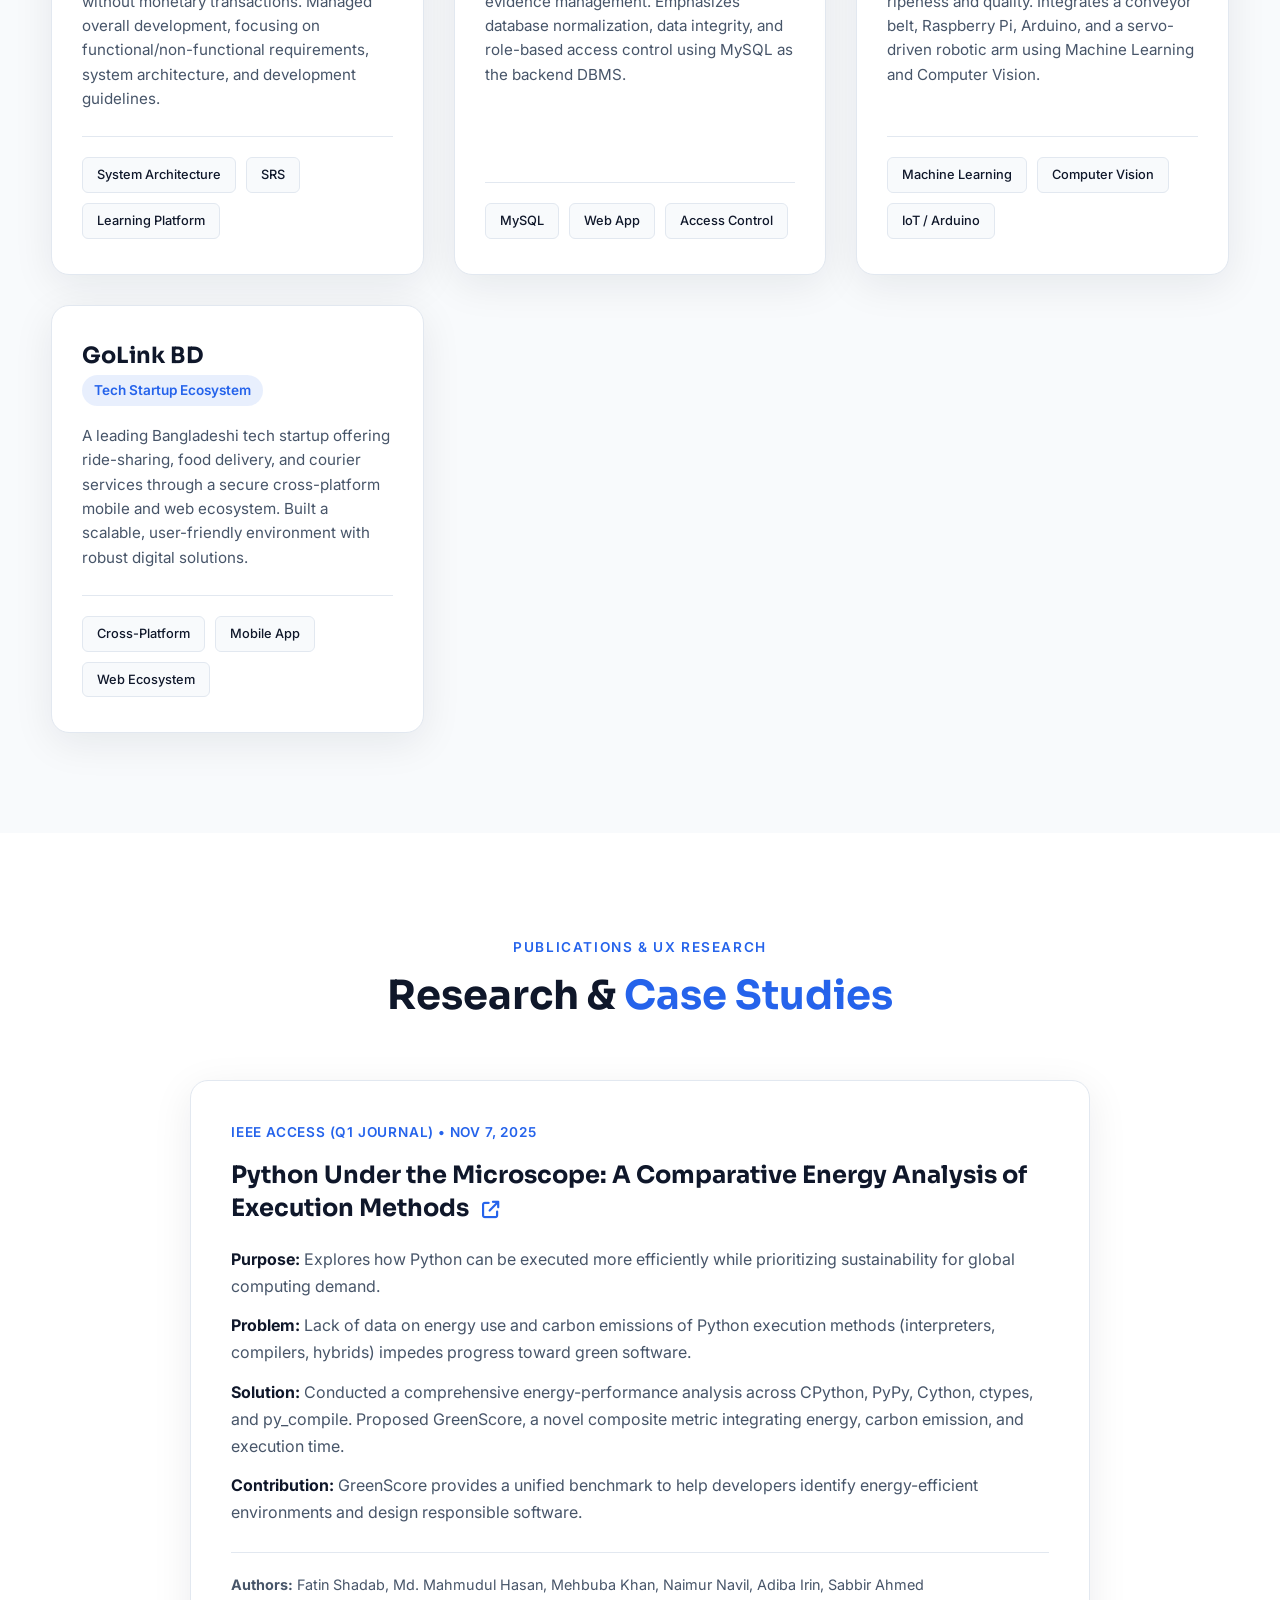
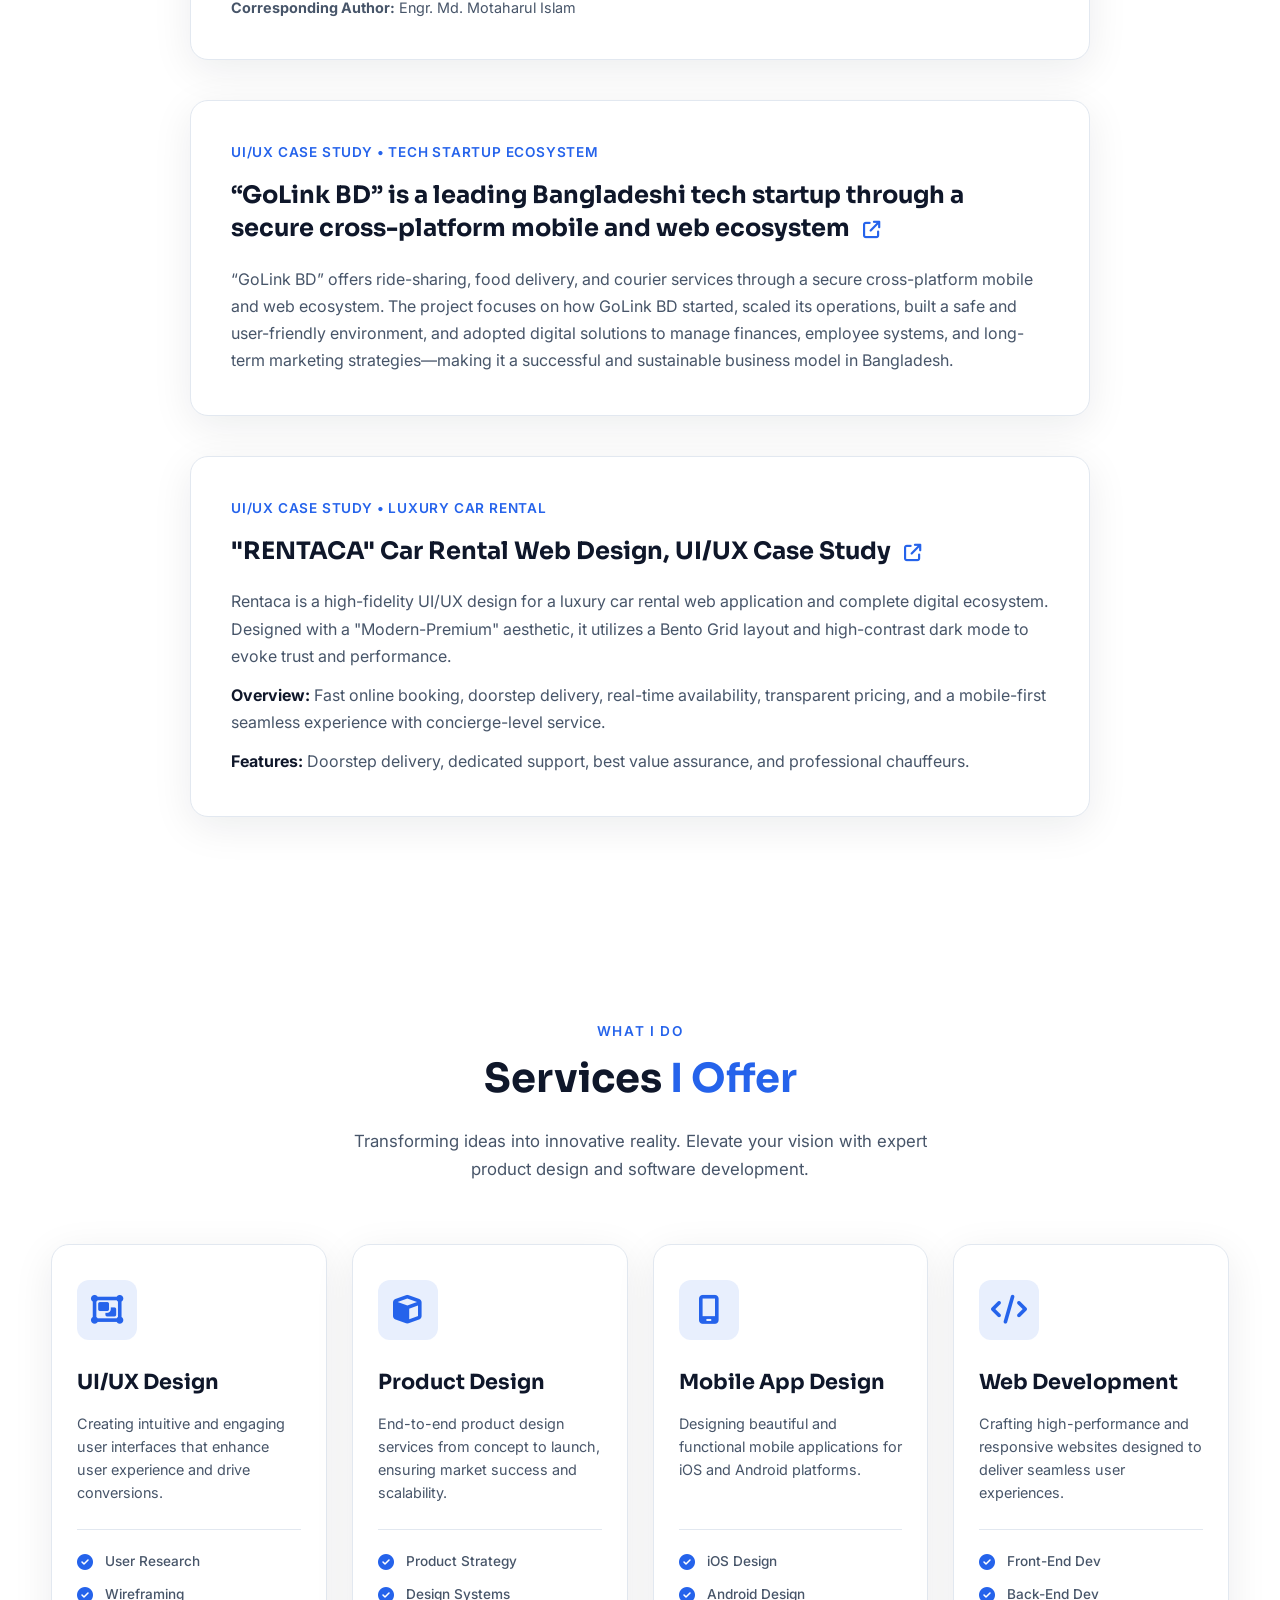
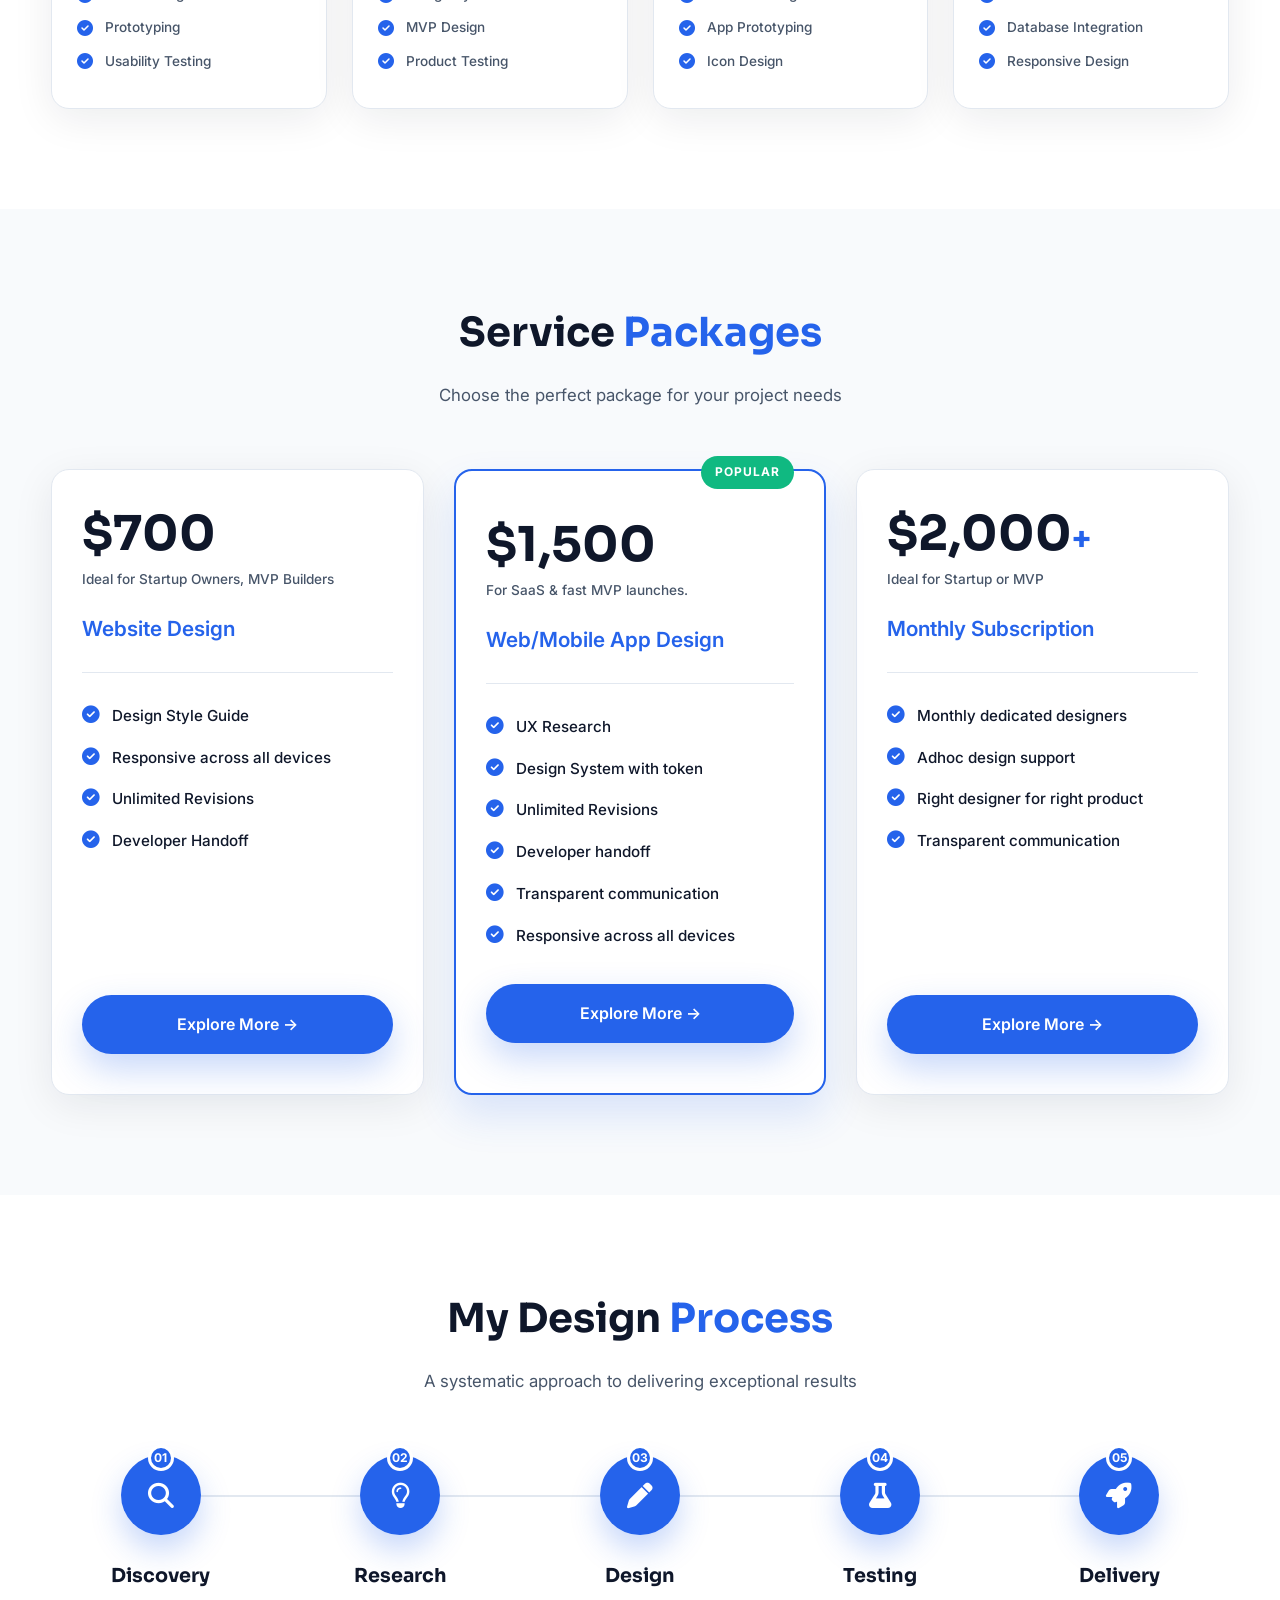
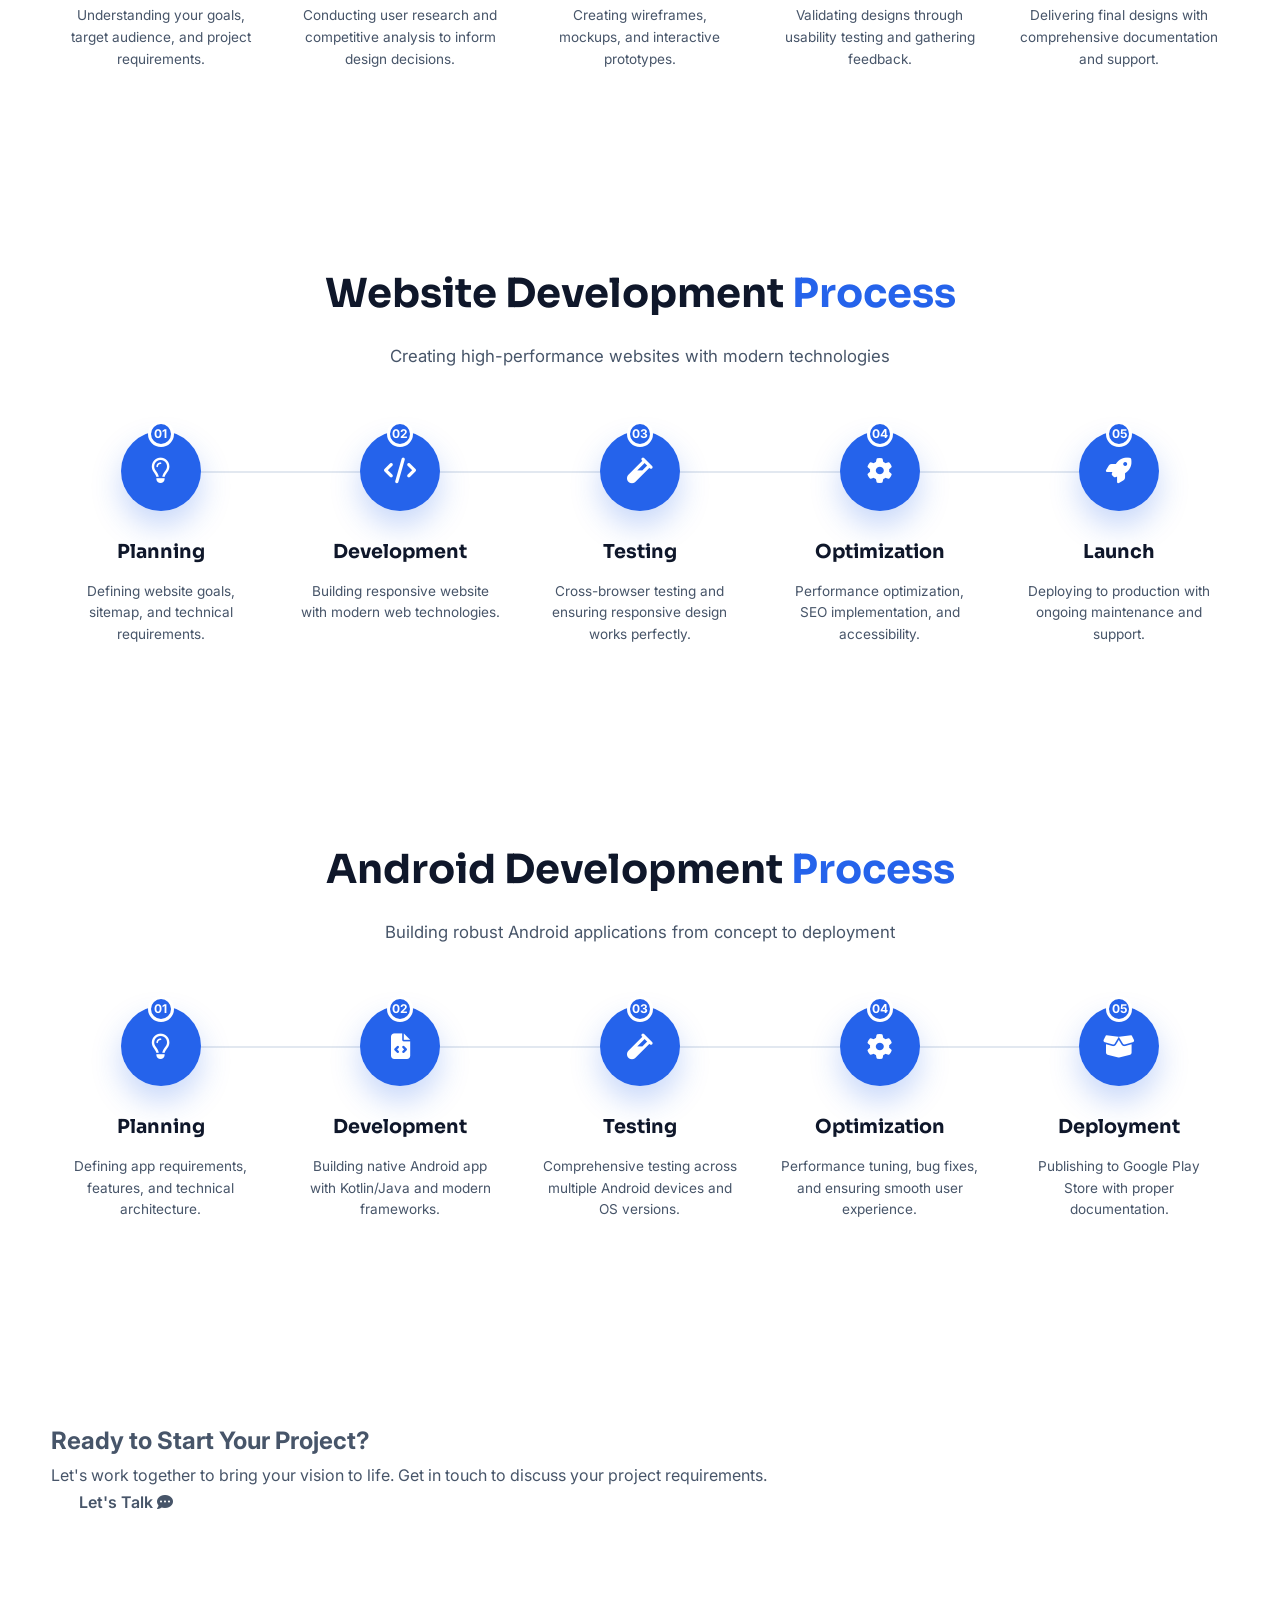
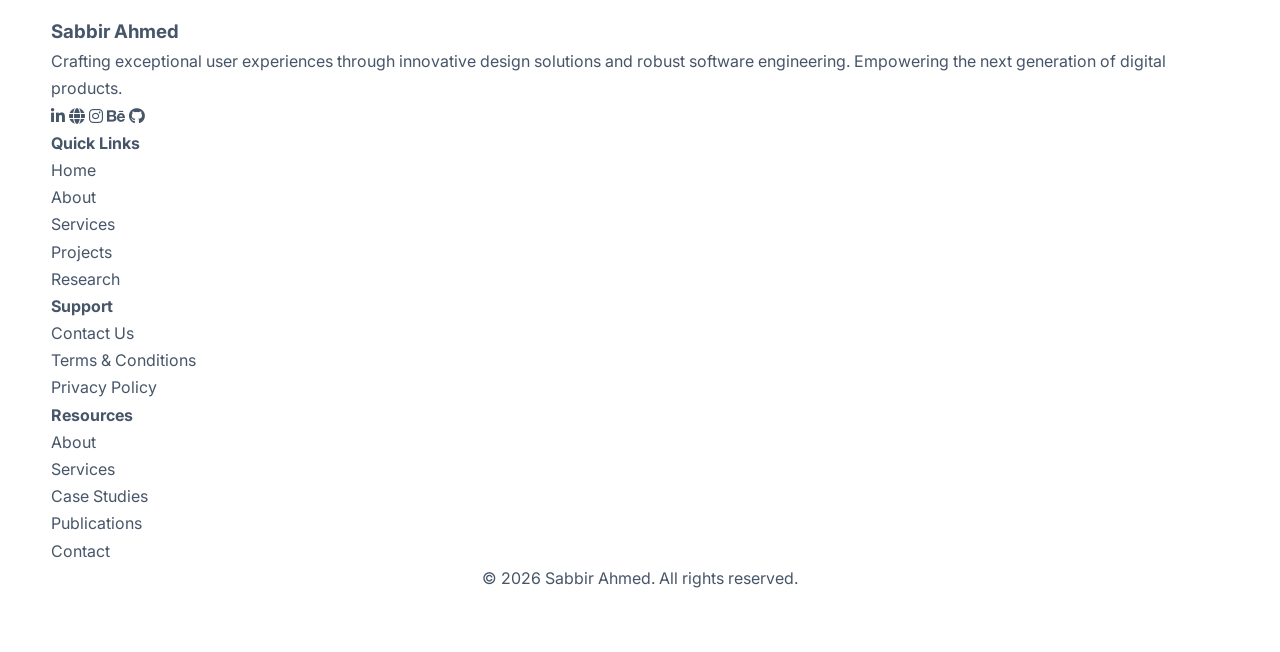
==== commit b3194d28: "Footer: Clean up Resources section - remove duplicate Services link" ====
--- a/index.html
+++ b/index.html
@@ -80,7 +80,7 @@
                 <li><a href="#projects">Projects</a></li>
 
                 <li><a href="#research">Research</a></li>
-                <li><a href="">Services</a></li>
+                <li><a href="#services">Services</a></li>
                 <li><a href="#contact">Contact</a></li>
 
             </ul>
@@ -258,94 +258,161 @@
 <!-- ==========================================
                 experience
     =========================================== -->
-      <section id="experience" class="experience section-padding">
+ <section id="experience" class="experience section-padding">
     <div class="container">
-        
         <div class="section-header text-center">
-            <span class="section-subtitle">My Journey</span>
             <h2 class="section-title">Professional <span>Experience</span></h2>
         </div>
 
-        <div class="timeline">
-            
-            <div class="timeline-item">
-                <div class="timeline-dot"></div>
-                <div class="timeline-content">
-                    <span class="timeline-date">Jan 2026 - Present</span>
-                    <h3>Campus Ambassador</h3>
-                    <p class="timeline-company">Phitron</p>
-                </div>
-            </div>
-
-            <div class="timeline-item">
-                <div class="timeline-dot"></div>
-                <div class="timeline-content">
-                    <span class="timeline-date">Dec 2024 - Present</span>
-                    <h3>Product Designer</h3>
-                    <p class="timeline-company">Fiverr</p>
-                </div>
-            </div>
-
-            <div class="timeline-item">
-                <div class="timeline-dot"></div>
-                <div class="timeline-content">
-                    <span class="timeline-date">Oct 2024 - Present</span>
-                    <h3>Community Manager</h3>
-                    <p class="timeline-company">UIU Developers Hub</p>
-                </div>
-            </div>
-
-            <div class="timeline-item">
-                <div class="timeline-dot"></div>
-                <div class="timeline-content">
-                    <span class="timeline-date">Dec 2024 - April 2026</span>
-                    <h3>Associate (R & D Wing)</h3>
-                    <p class="timeline-company">Programming Department, UIU Computer Club</p>
-                </div>
-            </div>
-
-            <div class="timeline-item">
-                <div class="timeline-dot"></div>
-                <div class="timeline-content">
-                    <span class="timeline-date">Feb 2023 - Dec 2025</span>
-                    <h3>Campus Hero</h3>
-                    <p class="timeline-company">Programming Hero</p>
-                </div>
-            </div>
-
-            <div class="timeline-item">
-                <div class="timeline-dot"></div>
-                <div class="timeline-content">
-                    <span class="timeline-date">May 2024 - Jan 2025</span>
-                    <h3>Project Associate</h3>
-                    <p class="timeline-company">Farhanas' Brainstation</p>
-                </div>
-            </div>
-
-            <div class="timeline-item">
-                <div class="timeline-dot"></div>
-                <div class="timeline-content">
-                    <span class="timeline-date">Nov 2023 - Dec 2023</span>
-                    <h3>Associate (Graphics Design Dept.)</h3>
-                    <p class="timeline-company">Youth School for Social Entrepreneurs (YSSE)</p>
-                </div>
-            </div>
-
-            <div class="timeline-item">
-                <div class="timeline-dot"></div>
-                <div class="timeline-content">
-                    <span class="timeline-date">Jul 2023 - Nov 2023</span>
-                    <h3>Campus Ambassador</h3>
-                    <p class="timeline-company">Bangladesh Youth Skills Development Organisation</p>
-                </div>
-            </div>
-
-            <div class="timeline-item">
-                <div class="timeline-dot"></div>
-                <div class="timeline-content">
-                    <span class="timeline-date">Mar 2023 - Jul 2023</span>
-                    <h3>Management Trainee (Graphics Design Dept.)</h3>
-                    <p class="timeline-company">Youth School for Social Entrepreneurs (YSSE)</p>
+        <div class="exp-table-container">
+            <div class="exp-header">
+                <div class="exp-col col-period">PERIOD</div>
+                <div class="exp-col col-role">ROLE</div>
+                <div class="exp-col col-company">COMPANY</div>
+                <div class="exp-col col-type">TYPE</div>
+            </div>
+
+            <div class="exp-row-group">
+                <div class="exp-row">
+                    <div class="exp-col col-period">JAN 2026 - PRESENT</div>
+                    <div class="exp-col col-role">
+                        CAMPUS AMBASSADOR <i class="fa-solid fa-chevron-down"></i>
+                    </div>
+                    <div class="exp-col col-company">PHITRON</div>
+                    <div class="exp-col col-type"><span class="badge-type">VOLUNTEER</span></div>
+                </div>
+                <div class="exp-details">
+                    <div class="details-content">
+                        As a Campus Ambassador at Phitron, I promoted the organization's programs and initiatives within my university by connecting with students, increasing awareness of learning opportunities, and encouraging participation in events and campaigns. I organized promotional activities, supported community engagement, and served as a bridge between Phitron and the student community while strengthening my leadership, communication, and networking skills.
+                    </div>
+                </div>
+            </div>
+
+            <div class="exp-row-group">
+                <div class="exp-row">
+                    <div class="exp-col col-period">DEC 2024 - PRESENT</div>
+                    <div class="exp-col col-role">
+                        PRODUCT DESIGNER <i class="fa-solid fa-chevron-down"></i>
+                    </div>
+                    <div class="exp-col col-company">FIVERR</div>
+                    <div class="exp-col col-type"><span class="badge-type">FREELANCE</span></div>
+                </div>
+                <div class="exp-details">
+                    <div class="details-content">
+                        As a Product Designer on Fiverr, I collaborated with clients to transform ideas into user-centered digital products by designing intuitive and visually appealing interfaces. I conducted user research, created wireframes, prototypes, and high-fidelity UI designs, while focusing on usability, accessibility, and responsive design. I worked closely with client requirements, incorporated feedback throughout the design process, and delivered solutions that balanced user needs with business goals.
+                    </div>
+                </div>
+            </div>
+
+            <div class="exp-row-group">
+                <div class="exp-row">
+                    <div class="exp-col col-period">OCT 2024 - PRESENT</div>
+                    <div class="exp-col col-role">
+                        COMMUNITY MANAGER <i class="fa-solid fa-chevron-down"></i>
+                    </div>
+                    <div class="exp-col col-company">UIU DEVELOPERS HUB</div>
+                    <div class="exp-col col-type"><span class="badge-type">VOLUNTEER</span></div>
+                </div>
+                <div class="exp-details">
+                    <div class="details-content">
+                        I organized "Hackday," the biggest event of the university's CES department. Additionally, my responsibilities include discussing student development, providing assistance, and keeping track of their progress.As a **Community Manager at UIU Developers Hub**, I fostered an engaging and collaborative community by connecting students, facilitating discussions, and encouraging knowledge sharing among members. I supported the planning and promotion of events, managed community engagement across online and offline platforms, addressed member queries, and helped create an inclusive environment that strengthened participation and collaboration.
+                    </div>
+                </div>
+            </div>
+
+            <div class="exp-row-group">
+                <div class="exp-row">
+                    <div class="exp-col col-period">DEC 2024 - APR 2026</div>
+                    <div class="exp-col col-role">
+                        ASSOCIATE (R&D WING) <i class="fa-solid fa-chevron-down"></i>
+                    </div>
+                    <div class="exp-col col-company">UIU COMPUTER CLUB</div>
+                    <div class="exp-col col-type"><span class="badge-type">FULLTIME</span></div>
+                </div>
+                <div class="exp-details">
+                    <div class="details-content">
+                        I organized "Coders Combat," the largest event for the university's CSE department, and "Career Adda," a collaboration with Programming Hero and the UIU Computer Club. Additionally, my responsibilities included discussing and supporting students' professional development, tracking their progress, addressing their needs, and organizing workshops. As a **Community Manager at UIU Developers Hub**, I fostered an engaging and collaborative community by connecting students, facilitating discussions, and encouraging knowledge sharing among members. I supported event planning and promotion, managed community engagement across online and offline platforms, addressed member queries, and helped create an inclusive environment that strengthened participation and collaboration.
+                    </div>
+                </div>
+            </div>
+
+            <div class="exp-row-group">
+                <div class="exp-row">
+                    <div class="exp-col col-period">FEB 2023 - DEC 2025</div>
+                    <div class="exp-col col-role">
+                        CAMPUS HERO <i class="fa-solid fa-chevron-down"></i>
+                    </div>
+                    <div class="exp-col col-company">PROGRAMMING HERO</div>
+                    <div class="exp-col col-type"><span class="badge-type">VOLUNTEER</span></div>
+                </div>
+                <div class="exp-details">
+                    <div class="details-content">
+                        Programming Hero এন্ড UIU Computer Club এর কলাবোরেশন করে "ক্যারিয়ার আড্ডা" ইভেন্ট আয়োজন করেছিলাম। এছাড়াও স্টুডেন্টদের ডেভেলপমেন্ট নিয়ে আলোচনা করা, হেল্প করা, তাদের আপডেট নেওয়ার কাজ করতে হয়েছে আমাকে, স্টুডেন্টদের কোনো চাহিদা পূরণ করা, ওয়ার্কশপ আয়জন করার কাজ করতে হয়েছে। I contributed to research-driven initiatives, collaborated with team members to develop innovative ideas and technical solutions, and supported the planning and execution of programming-related activities.
+                    </div>
+                </div>
+            </div>
+
+            <div class="exp-row-group">
+                <div class="exp-row">
+                    <div class="exp-col col-period">MAY 2024 - JAN 2025</div>
+                    <div class="exp-col col-role">
+                        PROJECT ASSOCIATE <i class="fa-solid fa-chevron-down"></i>
+                    </div>
+                    <div class="exp-col col-company">FARHANAS' BRAINSTATION</div>
+                    <div class="exp-col col-type"><span class="badge-type">PART-TIME</span></div>
+                </div>
+                <div class="exp-details">
+                    <div class="details-content">
+                        As a Project Associate at Farhanas' Brainstation, I supported the planning, coordination, and execution of educational and organizational projects. I collaborated with team members to manage project activities, assisted in organizing events and campaigns, communicated with stakeholders, and contributed to ensuring that project goals were achieved efficiently while strengthening my organizational, teamwork, and communication skills.
+                    </div>
+                </div>
+            </div>
+
+            <div class="exp-row-group">
+                <div class="exp-row">
+                    <div class="exp-col col-period">NOV 2023 - DEC 2023</div>
+                    <div class="exp-col col-role">
+                        ASSOCIATE (GRAPHICS) <i class="fa-solid fa-chevron-down"></i>
+                    </div>
+                    <div class="exp-col col-company">YSSE</div>
+                    <div class="exp-col col-type"><span class="badge-type">VOLUNTEER</span></div>
+                </div>
+                <div class="exp-details">
+                    <div class="details-content">
+                        In this position, I lead the interns and management Trainees in Graphics Design on how they can make their visuals better and more creative. Apart from this, the interns and management Trainee of the graphic design department collected various data and provided visuals to different wings on time.
+                    </div>
+                </div>
+            </div>
+
+            <div class="exp-row-group">
+                <div class="exp-row">
+                    <div class="exp-col col-period">JUL 2023 - NOV 2023</div>
+                    <div class="exp-col col-role">
+                        CAMPUS AMBASSADOR <i class="fa-solid fa-chevron-down"></i>
+                    </div>
+                    <div class="exp-col col-company">BYSDO</div>
+                    <div class="exp-col col-type"><span class="badge-type">VOLUNTEER</span></div>
+                </div>
+                <div class="exp-details">
+                    <div class="details-content">
+                        As a Campus Ambassador at the Bangladesh Youth Skills Development Organization, I promoted the organization's skill development initiatives and opportunities within my university by engaging with students, raising awareness about programs and events, and encouraging active participation. I represented the organization on campus, supported outreach campaigns, and helped build a stronger student community.
+                    </div>
+                </div>
+            </div>
+
+            <div class="exp-row-group">
+                <div class="exp-row">
+                    <div class="exp-col col-period">MAR 2023 - JUL 2023</div>
+                    <div class="exp-col col-role">
+                        MANAGEMENT TRAINEE <i class="fa-solid fa-chevron-down"></i>
+                    </div>
+                    <div class="exp-col col-company">YSSE</div>
+                    <div class="exp-col col-type"><span class="badge-type">VOLUNTEER</span></div>
+                </div>
+                <div class="exp-details">
+                    <div class="details-content">
+                        Here, I lead the interns on how they can make their visuals better and more creative. Apart from this, the interns of the graphic design department collected various data and provided visuals to different wings on time.
+                    </div>
                 </div>
             </div>
 
@@ -576,7 +643,363 @@
     </div>
 </section>
 
-
+<section id="pricing" class="pricing section-padding">
+    <div class="container">
+        
+        <div class="section-header text-center">
+            <h2 class="section-title">Service <span>Packages</span></h2>
+            <p class="section-desc">Choose the perfect package for your project needs</p>
+        </div>
+
+        <div class="pricing-grid">
+            
+            <div class="pricing-card">
+                <div class="pricing-header">
+                    <h3 class="price">$700</h3>
+                    <p class="target-audience">Ideal for Startup Owners, MVP Builders</p>
+                    <h4 class="package-title">Website Design</h4>
+                </div>
+                <ul class="pricing-features">
+                    <li><i class="fa-solid fa-circle-check"></i> Design Style Guide</li>
+                    <li><i class="fa-solid fa-circle-check"></i> Responsive across all devices</li>
+                    <li><i class="fa-solid fa-circle-check"></i> Unlimited Revisions</li>
+                    <li><i class="fa-solid fa-circle-check"></i> Developer Handoff</li>
+                </ul>
+                <a href="#" class="btn btn-secondary w-100">Explore More &rarr;</a>
+            </div>
+
+            <div class="pricing-card popular-card">
+                <span class="badge">POPULAR</span>
+                <div class="pricing-header">
+                    <h3 class="price">$1,500</h3>
+                    <p class="target-audience">For SaaS & fast MVP launches.</p>
+                    <h4 class="package-title">Web/Mobile App Design</h4>
+                </div>
+                <ul class="pricing-features">
+                    <li><i class="fa-solid fa-circle-check"></i> UX Research</li>
+                    <li><i class="fa-solid fa-circle-check"></i> Design System with token</li>
+                    <li><i class="fa-solid fa-circle-check"></i> Unlimited Revisions</li>
+                    <li><i class="fa-solid fa-circle-check"></i> Developer handoff</li>
+                    <li><i class="fa-solid fa-circle-check"></i> Transparent communication</li>
+                    <li><i class="fa-solid fa-circle-check"></i> Responsive across all devices</li>
+                </ul>
+                <a href="#" class="btn btn-primary w-100">Explore More &rarr;</a>
+            </div>
+
+            <div class="pricing-card">
+                <div class="pricing-header">
+                    <h3 class="price">$2,000<span>+</span></h3>
+                    <p class="target-audience">Ideal for Startup or MVP</p>
+                    <h4 class="package-title">Monthly Subscription</h4>
+                </div>
+                <ul class="pricing-features">
+                    <li><i class="fa-solid fa-circle-check"></i> Monthly dedicated designers</li>
+                    <li><i class="fa-solid fa-circle-check"></i> Adhoc design support</li>
+                    <li><i class="fa-solid fa-circle-check"></i> Right designer for right product</li>
+                    <li><i class="fa-solid fa-circle-check"></i> Transparent communication</li>
+                </ul>
+                <a href="#" class="btn btn-secondary w-100">Explore More &rarr;</a>
+            </div>
+
+        </div>
+    </div>
+</section>
+<!-- ==========================================
+             DESIGN PROCESS SECTION
+=========================================== -->
+<section id="process" class="process section-padding">
+    <div class="container">
+        
+        <div class="section-header text-center">
+            <h2 class="section-title">My Design <span>Process</span></h2>
+            <p class="section-desc">A systematic approach to delivering exceptional results</p>
+        </div>
+
+        <div class="process-wrapper">
+            <!-- Connecting Line -->
+            <div class="process-line"></div>
+
+            <div class="process-grid">
+                
+                <!-- Step 1 -->
+                <div class="process-step">
+                    <div class="step-icon-wrapper">
+                        <span class="step-number">01</span>
+                        <div class="step-icon">
+                            <i class="fa-solid fa-magnifying-glass"></i>
+                        </div>
+                    </div>
+                    <h3>Discovery</h3>
+                    <p>Understanding your goals, target audience, and project requirements.</p>
+                </div>
+
+                <!-- Step 2 -->
+                <div class="process-step">
+                    <div class="step-icon-wrapper">
+                        <span class="step-number">02</span>
+                        <div class="step-icon">
+                            <i class="fa-regular fa-lightbulb"></i>
+                        </div>
+                    </div>
+                    <h3>Research</h3>
+                    <p>Conducting user research and competitive analysis to inform design decisions.</p>
+                </div>
+
+                <!-- Step 3 -->
+                <div class="process-step">
+                    <div class="step-icon-wrapper">
+                        <span class="step-number">03</span>
+                        <div class="step-icon">
+                            <i class="fa-solid fa-pen"></i>
+                        </div>
+                    </div>
+                    <h3>Design</h3>
+                    <p>Creating wireframes, mockups, and interactive prototypes.</p>
+                </div>
+
+                <!-- Step 4 -->
+                <div class="process-step">
+                    <div class="step-icon-wrapper">
+                        <span class="step-number">04</span>
+                        <div class="step-icon">
+                            <i class="fa-solid fa-flask"></i>
+                        </div>
+                    </div>
+                    <h3>Testing</h3>
+                    <p>Validating designs through usability testing and gathering feedback.</p>
+                </div>
+
+                <!-- Step 5 -->
+                <div class="process-step">
+                    <div class="step-icon-wrapper">
+                        <span class="step-number">05</span>
+                        <div class="step-icon">
+                            <i class="fa-solid fa-rocket"></i>
+                        </div>
+                    </div>
+                    <h3>Delivery</h3>
+                    <p>Delivering final designs with comprehensive documentation and support.</p>
+                </div>
+
+            </div>
+        </div>
+    </div>
+</section>
+ <!-- ==========================================
+                Rest Process Section
+    =========================================== -->
+
+    <section id="web-process" class="process section-padding theme-pink">
+    <div class="container">
+        
+        <div class="section-header text-center">
+            <h2 class="section-title">Website Development <span>Process</span></h2>
+            <p class="section-desc">Creating high-performance websites with modern technologies</p>
+        </div>
+
+        <div class="process-wrapper">
+            <div class="process-line"></div>
+            <div class="process-grid">
+                
+                <div class="process-step">
+                    <div class="step-icon-wrapper">
+                        <span class="step-number">01</span>
+                        <div class="step-icon">
+                            <i class="fa-regular fa-lightbulb"></i>
+                        </div>
+                    </div>
+                    <h3>Planning</h3>
+                    <p>Defining website goals, sitemap, and technical requirements.</p>
+                </div>
+
+                <div class="process-step">
+                    <div class="step-icon-wrapper">
+                        <span class="step-number">02</span>
+                        <div class="step-icon">
+                            <i class="fa-solid fa-code"></i>
+                        </div>
+                    </div>
+                    <h3>Development</h3>
+                    <p>Building responsive website with modern web technologies.</p>
+                </div>
+
+                <div class="process-step">
+                    <div class="step-icon-wrapper">
+                        <span class="step-number">03</span>
+                        <div class="step-icon">
+                            <i class="fa-solid fa-vial"></i>
+                        </div>
+                    </div>
+                    <h3>Testing</h3>
+                    <p>Cross-browser testing and ensuring responsive design works perfectly.</p>
+                </div>
+
+                <div class="process-step">
+                    <div class="step-icon-wrapper">
+                        <span class="step-number">04</span>
+                        <div class="step-icon">
+                            <i class="fa-solid fa-gear"></i>
+                        </div>
+                    </div>
+                    <h3>Optimization</h3>
+                    <p>Performance optimization, SEO implementation, and accessibility.</p>
+                </div>
+
+                <div class="process-step">
+                    <div class="step-icon-wrapper">
+                        <span class="step-number">05</span>
+                        <div class="step-icon">
+                            <i class="fa-solid fa-rocket"></i>
+                        </div>
+                    </div>
+                    <h3>Launch</h3>
+                    <p>Deploying to production with ongoing maintenance and support.</p>
+                </div>
+
+            </div>
+        </div>
+    </div>
+</section>
+
+<section id="android-process" class="process section-padding theme-green">
+    <div class="container">
+        
+        <div class="section-header text-center">
+            <h2 class="section-title">Android Development <span>Process</span></h2>
+            <p class="section-desc">Building robust Android applications from concept to deployment</p>
+        </div>
+
+        <div class="process-wrapper">
+            <div class="process-line"></div>
+            <div class="process-grid">
+                
+                <div class="process-step">
+                    <div class="step-icon-wrapper">
+                        <span class="step-number">01</span>
+                        <div class="step-icon">
+                            <i class="fa-regular fa-lightbulb"></i>
+                        </div>
+                    </div>
+                    <h3>Planning</h3>
+                    <p>Defining app requirements, features, and technical architecture.</p>
+                </div>
+
+                <div class="process-step">
+                    <div class="step-icon-wrapper">
+                        <span class="step-number">02</span>
+                        <div class="step-icon">
+                            <i class="fa-solid fa-file-code"></i>
+                        </div>
+                    </div>
+                    <h3>Development</h3>
+                    <p>Building native Android app with Kotlin/Java and modern frameworks.</p>
+                </div>
+
+                <div class="process-step">
+                    <div class="step-icon-wrapper">
+                        <span class="step-number">03</span>
+                        <div class="step-icon">
+                            <i class="fa-solid fa-vial"></i>
+                        </div>
+                    </div>
+                    <h3>Testing</h3>
+                    <p>Comprehensive testing across multiple Android devices and OS versions.</p>
+                </div>
+
+                <div class="process-step">
+                    <div class="step-icon-wrapper">
+                        <span class="step-number">04</span>
+                        <div class="step-icon">
+                            <i class="fa-solid fa-gear"></i>
+                        </div>
+                    </div>
+                    <h3>Optimization</h3>
+                    <p>Performance tuning, bug fixes, and ensuring smooth user experience.</p>
+                </div>
+
+                <div class="process-step">
+                    <div class="step-icon-wrapper">
+                        <span class="step-number">05</span>
+                        <div class="step-icon">
+                            <i class="fa-solid fa-box-open"></i>
+                        </div>
+                    </div>
+                    <h3>Deployment</h3>
+                    <p>Publishing to Google Play Store with proper documentation.</p>
+                </div>
+
+            </div>
+        </div>
+    </div>
+</section>
+
+ <!-- ==========================================
+               CTA SECTION CSS
+    =========================================== -->
+    <section class="cta-section section-padding">
+    <div class="container">
+        <div class="cta-box">
+            <h2>Ready to Start Your Project?</h2>
+            <p>Let's work together to bring your vision to life. Get in touch to discuss your project requirements.</p>
+            <a href="#contact" class="btn btn-white">Let's Talk <i class="fa-solid fa-comment-dots"></i></a>
+        </div>
+    </div>
+</section>
+
+<footer class="footer">
+    <div class="container footer-grid">
+        
+        <div class="footer-col brand-col">
+            <h3 class="footer-logo">Sabbir Ahmed</h3>
+            <p>Crafting exceptional user experiences through innovative design solutions and robust software engineering. Empowering the next generation of digital products.</p>
+            <div class="footer-social">
+                <a href="#"><i class="fa-brands fa-linkedin-in"></i></a>
+                <a href="#"><i class="fa-solid fa-globe"></i></a>
+                <a href="#"><i class="fa-brands fa-instagram"></i></a>
+                <a href="#"><i class="fa-brands fa-behance"></i></a>
+                <a href="#"><i class="fa-brands fa-github"></i></a>
+            </div>
+        </div>
+
+        <div class="footer-col">
+            <h4>Quick Links</h4>
+            <ul>
+                <li><a href="#home">Home</a></li>
+                <li><a href="#about">About</a></li>
+                <li><a href="#services">Services</a></li>
+                <li><a href="#projects">Projects</a></li>
+                <li><a href="#research">Research</a></li>
+            </ul>
+        </div>
+
+        <div class="footer-col">
+            <h4>Support</h4>
+            <ul>
+                <li><a href="#contact">Contact Us</a></li>
+                <li><a href="#">Terms & Conditions</a></li>
+                <li><a href="#">Privacy Policy</a></li>
+            </ul>
+        </div>
+
+        <div class="footer-col">
+            <h4>Resources</h4>
+            <ul>
+                <li><a href="#about">About</a></li>
+                <li><a href="#services">Services</a></li>
+                <li><a href="#projects">Case Studies</a></li>
+                <li><a href="#research">Publications</a></li>
+                <li><a href="#contact">Contact</a></li>
+            </ul>
+        </div>
+
+    </div>
+    
+    <div class="footer-bottom text-center">
+        <div class="container">
+            <p>&copy; 2026 Sabbir Ahmed. All rights reserved.</p>
+        </div>
+    </div>
+</footer>
     <!-- ==========================================
                 JAVASCRIPT
     =========================================== -->
--- a/style.css
+++ b/style.css
@@ -442,17 +442,21 @@
 
 .btn-secondary{
 
-    border:1px solid var(--border);
-
-    background:#fff;
+    background:var(--primary);
+
+    color:#fff;
+
+    border:none;
+
+    box-shadow:0 15px 35px rgba(37,99,235,.25);
 
 }
 
 .btn-secondary:hover{
 
-    border-color:var(--primary);
-
-    color:var(--primary);
+    transform:translateY(-4px);
+
+    background:#1d4ed8;
 
 }
 
@@ -925,24 +929,129 @@
     font-size: 1rem;
 }
 
-/*==================================================
-                EXPERIENCE RESPONSIVE
-==================================================*/
-@media(max-width: 768px) {
-    .timeline::before {
-        left: 15px;
-    }
+
+/*==================================================
+            EXPERIENCE TABLE CSS
+==================================================*/
+
+.exp-table-container {
+    width: 100%;
+    border: 1px solid var(--heading);
+    background: var(--card);
+    border-radius: 4px;
+    overflow: hidden;
+}
+
+.exp-header {
+    display: flex;
+    background: var(--heading);
+    color: var(--bg);
+    font-weight: 700;
+    font-size: 0.85rem;
+    letter-spacing: 1px;
+}
+
+.exp-row {
+    display: flex;
+    border-bottom: 1px solid var(--border);
+    background: var(--card);
+    transition: background 0.3s ease;
+    cursor: pointer;
+}
+
+.exp-row:hover {
+    background: var(--section);
+}
+
+.exp-col {
+    padding: 20px;
+    display: flex;
+    align-items: center;
+    border-right: 1px solid var(--border);
+}
+
+.exp-header .exp-col {
+    border-right: 1px solid rgba(128, 8, 8, 0.2);
+}
+
+.exp-col:last-child {
+    border-right: none;
+}
+
+/* Column Widths */
+.col-period { width: 25%; font-family: monospace; font-size: 0.9rem; color: var(--body); }
+.col-role { width: 40%; font-weight: 700; color: var(--heading); justify-content: space-between; }
+.col-company { width: 20%; font-weight: 600; color: var(--body); }
+.col-type { width: 15%; justify-content: center; }
+
+.col-role i {
+    transition: transform 0.3s ease;
+    color: var(--primary);
+}
+
+.badge-type {
+    border: 1px solid var(--heading);
+    padding: 4px 10px;
+    font-size: 0.75rem;
+    font-weight: 600;
+    letter-spacing: 0.5px;
+    color: var(--heading);
+}
+
+/* Accordion Details */
+.exp-details {
+    max-height: 0;
+    overflow: hidden;
+    transition: max-height 0.4s ease-out, background 0.3s ease;
+    background: #f8fafc;
+    border-bottom: 1px solid var(--border);
+}
+
+.details-content {
+    padding: 0 20px;
+    opacity: 0;
+    transform: translateY(-10px);
+    transition: all 0.4s ease-out;
+    color: var(--body);
+    font-size: 0.95rem;
+    line-height: 1.6;
+}
+
+/* Active State */
+.exp-row-group.active .exp-details {
+    max-height: 500px; /* Adjust if content is very long */
+}
+
+.exp-row-group.active .details-content {
+    padding: 25px 20px;
+    opacity: 1;
+    transform: translateY(0);
+}
+
+.exp-row-group.active .col-role i {
+    transform: rotate(180deg);
+}
+
+/* Responsive */
+@media(max-width: 992px) {
+    .exp-header { display: none; }
     
-    .timeline-dot {
-        left: 6px;
+    .exp-row {
+        flex-direction: column;
+        padding: 15px;
     }
     
-    .timeline-item {
-        padding-left: 45px;
+    .exp-col {
+        width: 100% !important;
+        padding: 8px 0;
+        border-right: none;
+        border-bottom: 1px solid var(--border);
     }
     
-    .timeline-content {
-        padding: 20px;
+    .exp-col:last-child {
+        border-bottom: none;
+        justify-content: flex-start;
+        margin-top: 10px;
     }
 }
 /*==================================================
@@ -1148,8 +1257,9 @@
         font-size: 1.3rem;
     }
 }
-/*==================================================
-                SERVICES SECTION CSS
+
+/*==================================================
+                SERVICES & PACKAGES CSS
 ==================================================*/
 
 .services {
@@ -1246,8 +1356,121 @@
     font-size: 1rem;
 }
 
-/*==================================================
-                SERVICES RESPONSIVE
+.pricing {
+    background: var(--section); 
+}
+
+.pricing-grid {
+    display: grid;
+    grid-template-columns: repeat(3, 1fr);
+    gap: 30px;
+    margin-top: 50px;
+    align-items: center; 
+}
+
+.pricing-card {
+    background: var(--card);
+    border: 1px solid var(--border);
+    border-radius: var(--radius-md);
+    padding: 40px 30px;
+    box-shadow: var(--shadow);
+    transition: var(--transition);
+    position: relative;
+    display: flex;
+    flex-direction: column;
+    height: 100%;
+}
+
+.pricing-card:hover {
+    transform: translateY(-8px);
+    border-color: rgba(37, 99, 235, 0.3);
+}
+
+.popular-card {
+    border: 2px solid var(--primary);
+    box-shadow: 0 20px 40px rgba(37, 99, 235, 0.15);
+    padding: 50px 30px; 
+    z-index: 2;
+}
+
+.badge {
+    position: absolute;
+    top: -15px;
+    right: 30px;
+    background: #10B981; 
+    color: #fff;
+    font-size: 0.75rem;
+    font-weight: 700;
+    padding: 6px 14px;
+    border-radius: 100px;
+    letter-spacing: 1px;
+}
+
+.pricing-header {
+    margin-bottom: 30px;
+    padding-bottom: 25px;
+    border-bottom: 1px solid var(--border);
+}
+
+.price {
+    font-family: var(--heading-font);
+    font-size: 3rem;
+    color: var(--heading);
+    line-height: 1;
+    margin-bottom: 10px;
+}
+
+.price span {
+    font-size: 2rem;
+    color: var(--primary);
+}
+
+.target-audience {
+    font-size: 0.85rem;
+    color: var(--body);
+    margin-bottom: 20px;
+    font-weight: 500;
+}
+
+.package-title {
+    font-size: 1.3rem;
+    color: var(--primary); 
+    font-weight: 600;
+}
+
+.pricing-features {
+    flex-grow: 1;
+    margin-bottom: 35px;
+}
+
+.pricing-features li {
+    display: flex;
+    align-items: flex-start;
+    gap: 12px;
+    color: var(--heading);
+    font-size: 0.95rem;
+    margin-bottom: 16px;
+    font-weight: 500;
+}
+
+.pricing-features li:last-child {
+    margin-bottom: 0;
+}
+
+.pricing-features li i {
+    color: var(--primary);
+    font-size: 1.1rem;
+    margin-top: 3px;
+}
+
+.w-100 {
+    width: 100%;
+    text-align: center;
+    display: inline-block;
+}
+
+/*==================================================
+                RESPONSIVE
 ==================================================*/
 
 @media(max-width: 1200px) {
@@ -1256,12 +1479,136 @@
     }
 }
 
+@media(max-width: 992px) {
+    .pricing-grid {
+        grid-template-columns: repeat(2, 1fr);
+    }
+    .popular-card {
+        padding: 40px 30px; 
+    }
+}
+
 @media(max-width: 768px) {
-    .services-grid {
+    .services-grid, .pricing-grid {
         grid-template-columns: 1fr;
     }
     
     .service-card {
         padding: 30px 20px;
     }
+}
+/*==================================================
+            DESIGN PROCESS CSS
+==================================================*/
+
+.process {
+    background: var(--bg);
+}
+
+.process-wrapper {
+    position: relative;
+    margin-top: 60px;
+}
+
+.process-line {
+    position: absolute;
+    top: 40px; /* Centers with the icons */
+    left: 10%;
+    right: 10%;
+    height: 2px;
+    background: var(--border);
+    z-index: 1;
+}
+
+.process-grid {
+    display: grid;
+    grid-template-columns: repeat(5, 1fr);
+    gap: 20px;
+    position: relative;
+    z-index: 2;
+}
+
+.process-step {
+    text-align: center;
+    padding: 0 10px;
+}
+
+.step-icon-wrapper {
+    position: relative;
+    width: 80px;
+    height: 80px;
+    margin: 0 auto 25px;
+}
+
+.step-number {
+    position: absolute;
+    top: -10px;
+    left: 50%;
+    transform: translateX(-50%);
+    background: var(--primary);
+    color: var(--bg);
+    width: 26px;
+    height: 26px;
+    border-radius: 50%;
+    font-size: 0.75rem;
+    font-weight: 700;
+    display: flex;
+    align-items: center;
+    justify-content: center;
+    border: 3px solid var(--bg);
+    z-index: 3;
+}
+
+.step-icon {
+    width: 100%;
+    height: 100%;
+    background: var(--primary); /* You can change this to a gradient if desired */
+    border-radius: 50%;
+    display: flex;
+    align-items: center;
+    justify-content: center;
+    color: #fff;
+    font-size: 1.6rem;
+    box-shadow: 0 15px 30px rgba(37, 99, 235, 0.25);
+    transition: var(--transition);
+}
+
+.process-step:hover .step-icon {
+    transform: translateY(-5px);
+    box-shadow: 0 20px 40px rgba(37, 99, 235, 0.35);
+}
+
+.process-step h3 {
+    font-family: var(--heading-font);
+    font-size: 1.2rem;
+    color: var(--heading);
+    margin-bottom: 12px;
+}
+
+.process-step p {
+    font-size: 0.85rem;
+    color: var(--body);
+    line-height: 1.6;
+}
+
+/*==================================================
+            PROCESS RESPONSIVE
+==================================================*/
+
+@media(max-width: 992px) {
+    .process-line {
+        display: none; /* Hide horizontal line on smaller screens */
+    }
+    
+    .process-grid {
+        grid-template-columns: repeat(3, 1fr);
+        gap: 40px 20px;
+    }
+}
+
+@media(max-width: 600px) {
+    .process-grid {
+        grid-template-columns: 1fr;
+        gap: 40px;
+    }
 }
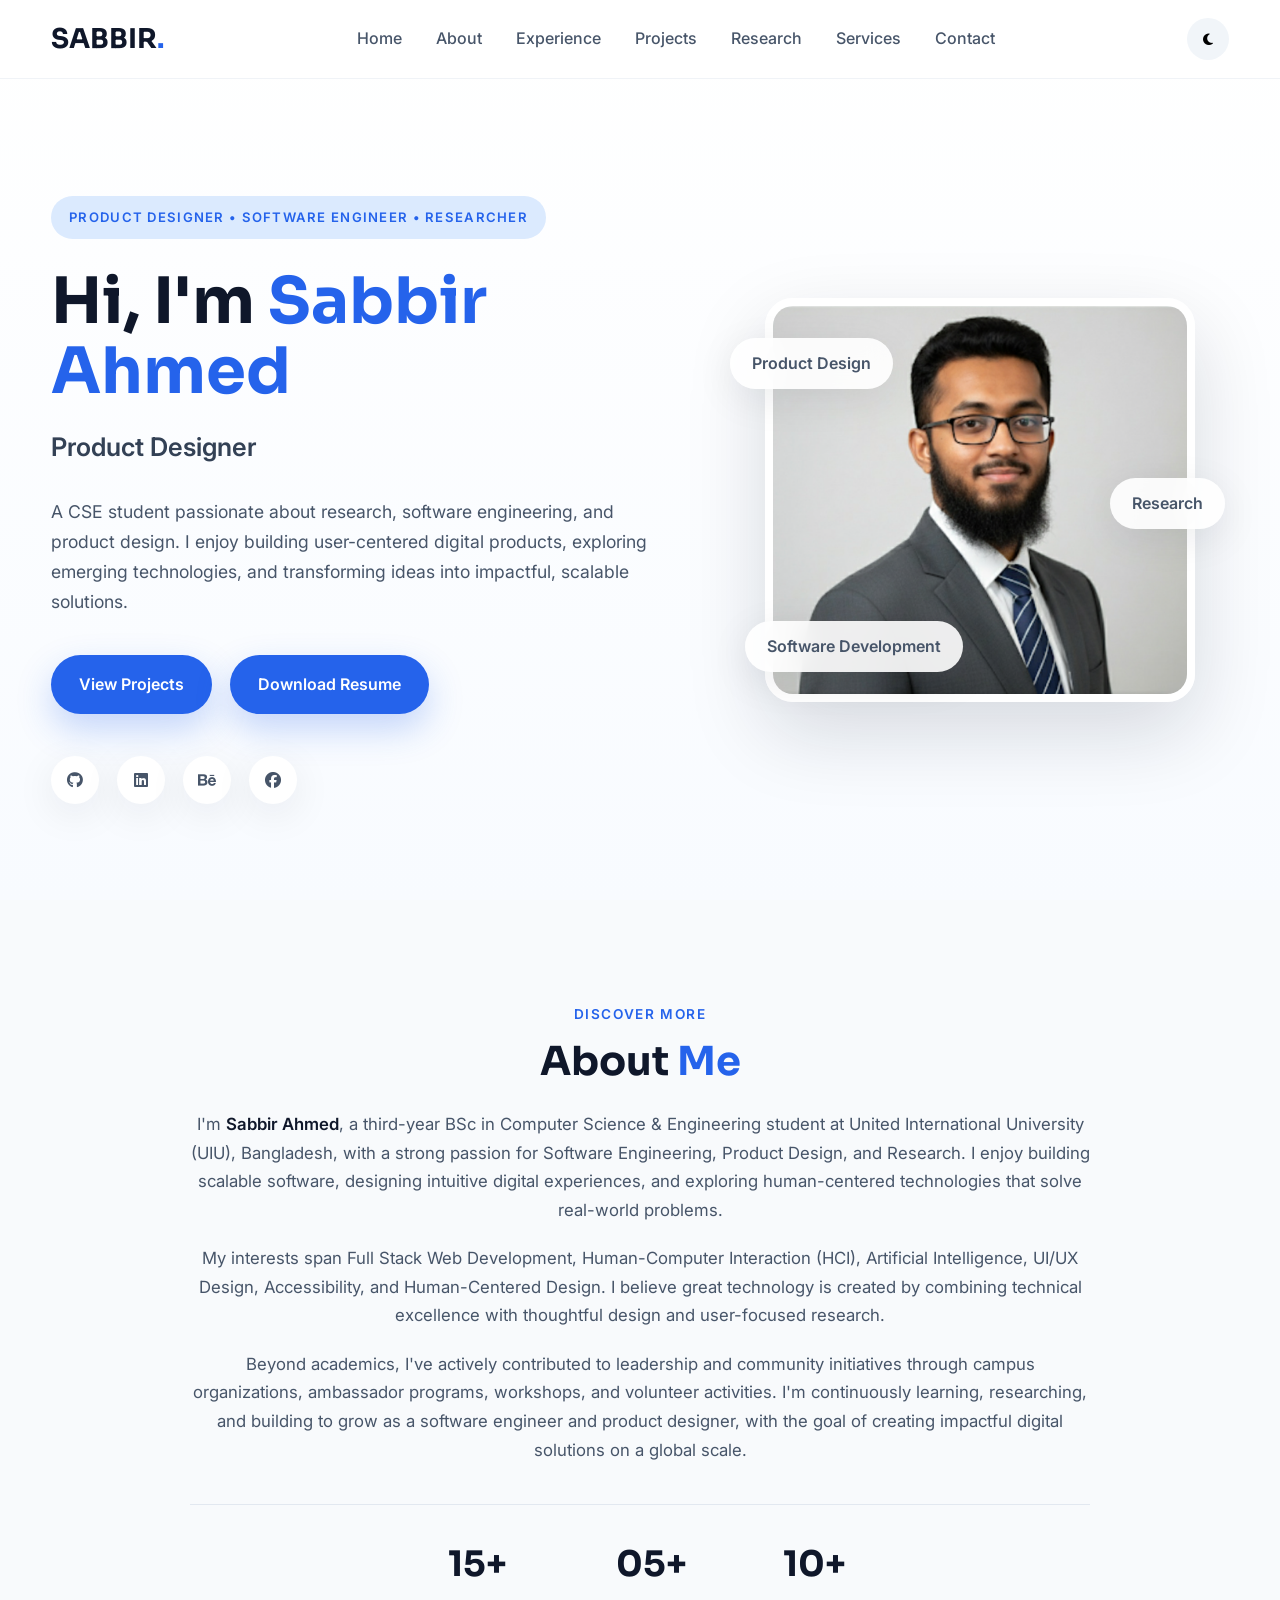
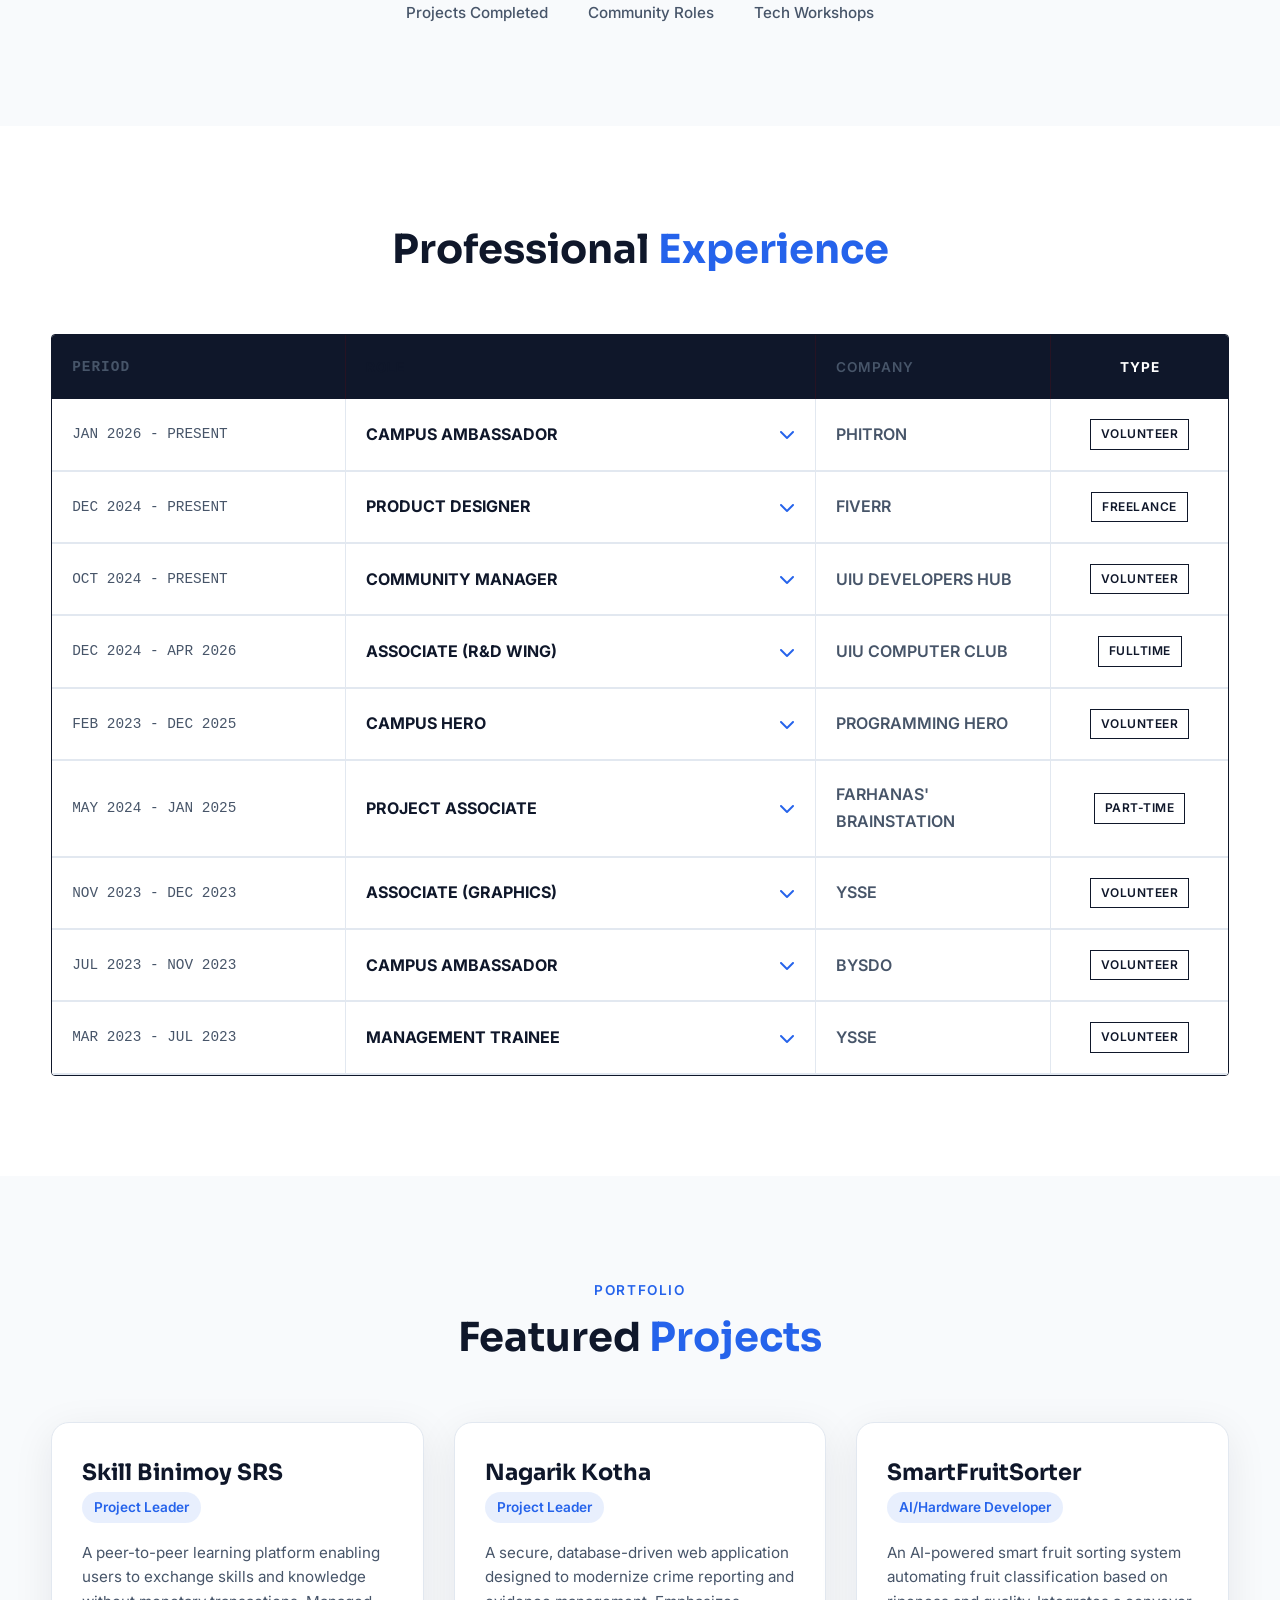
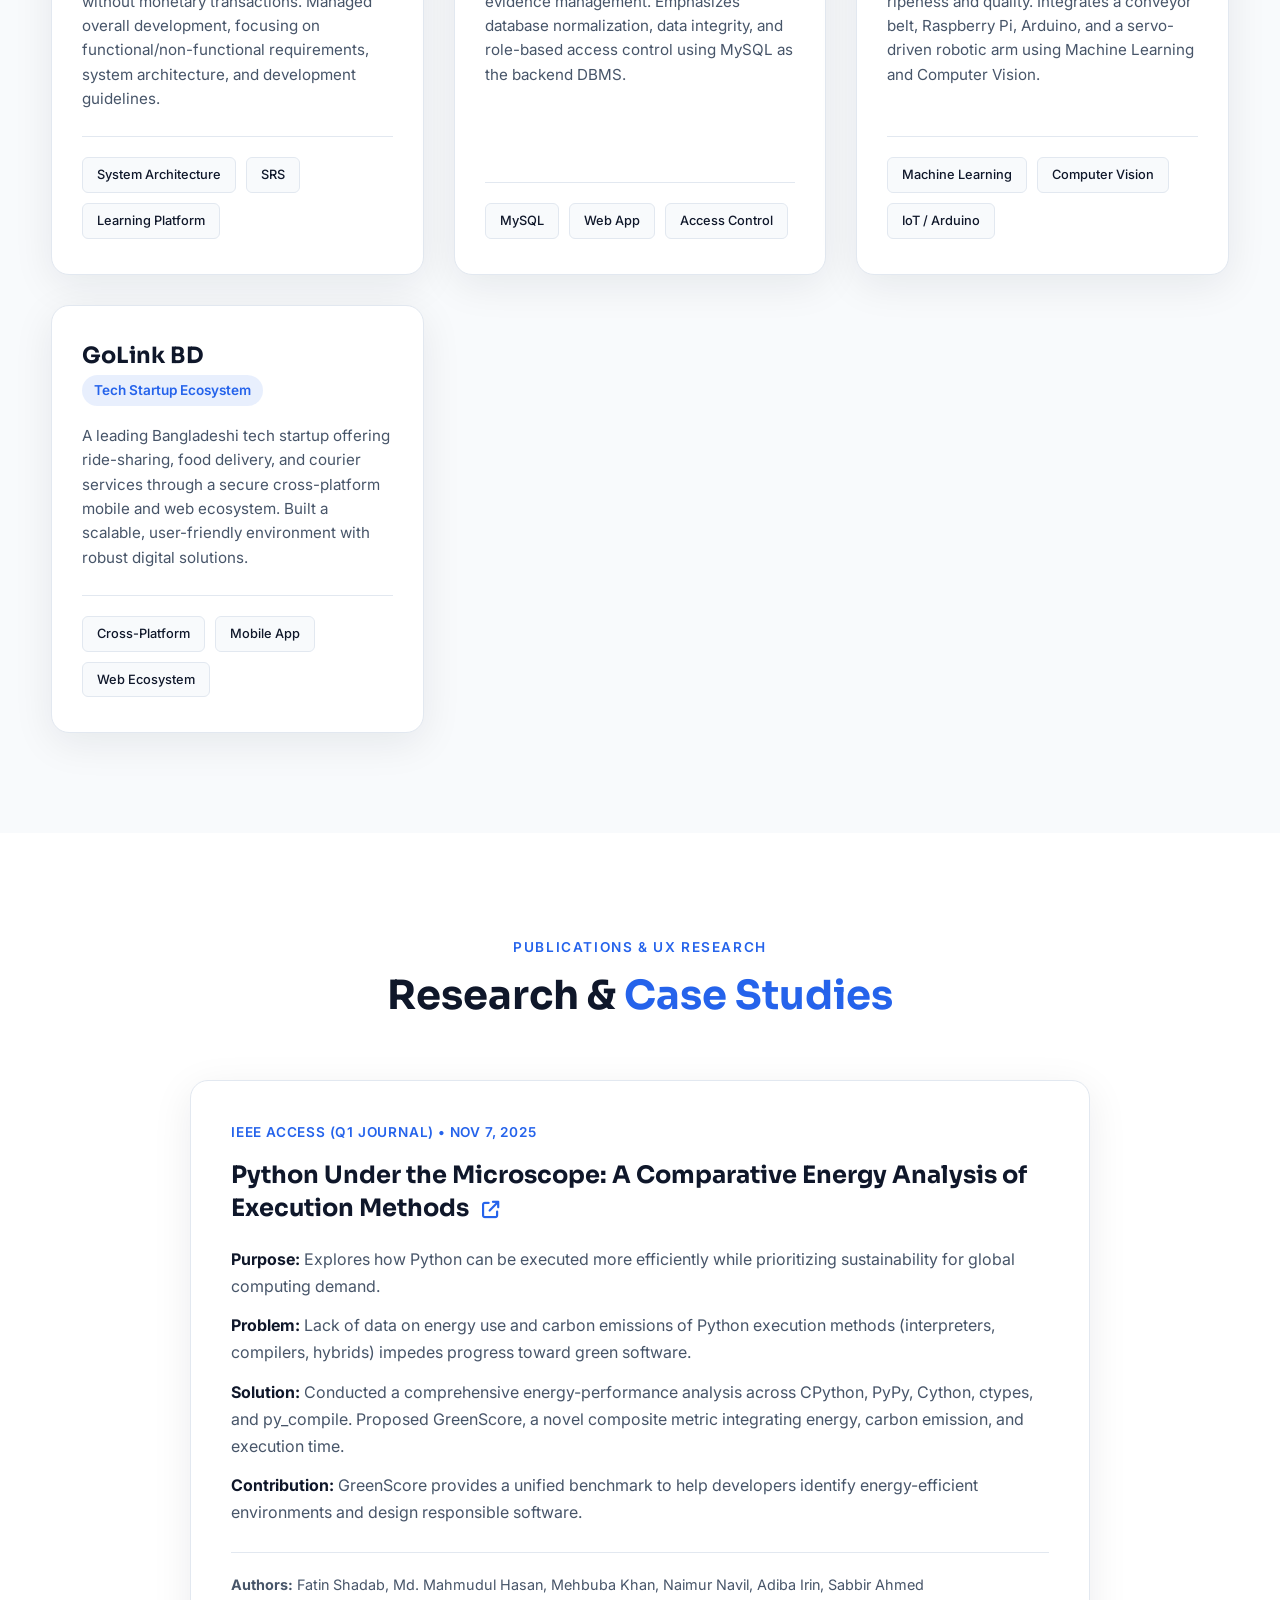
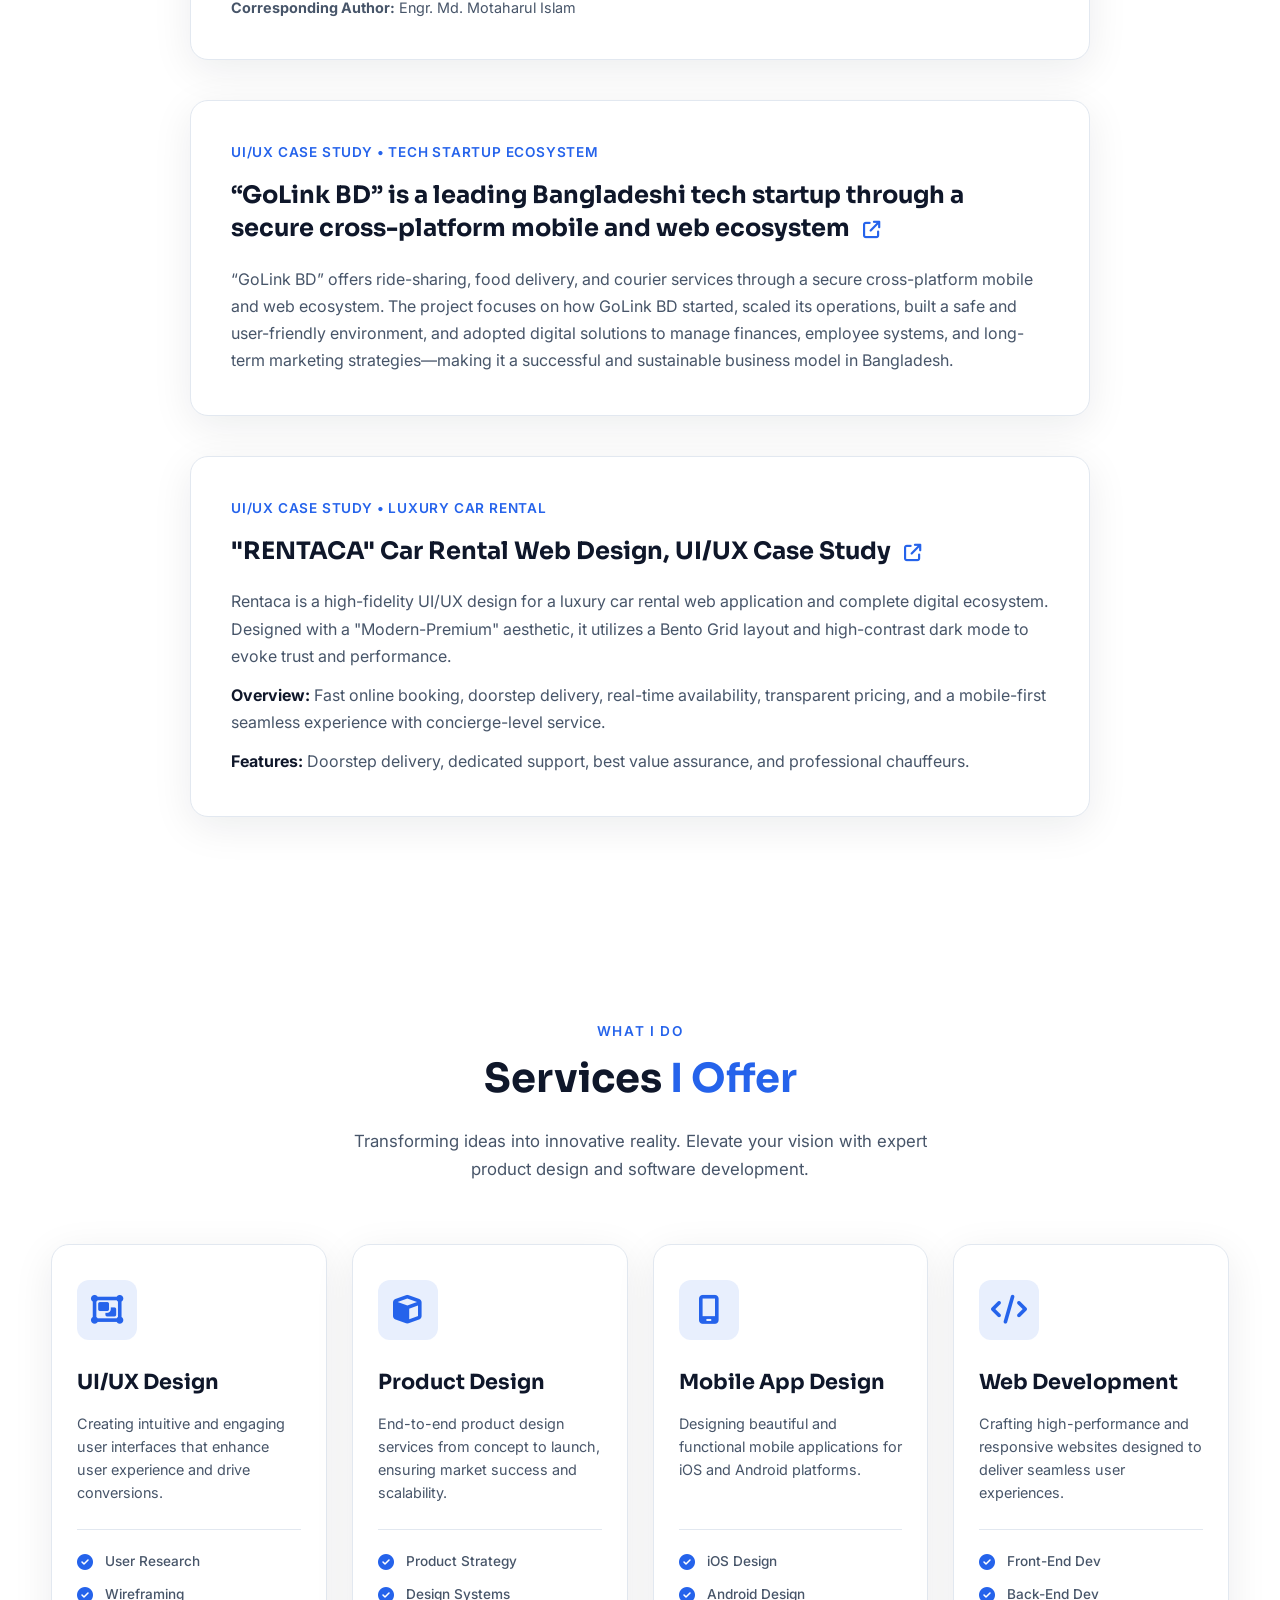
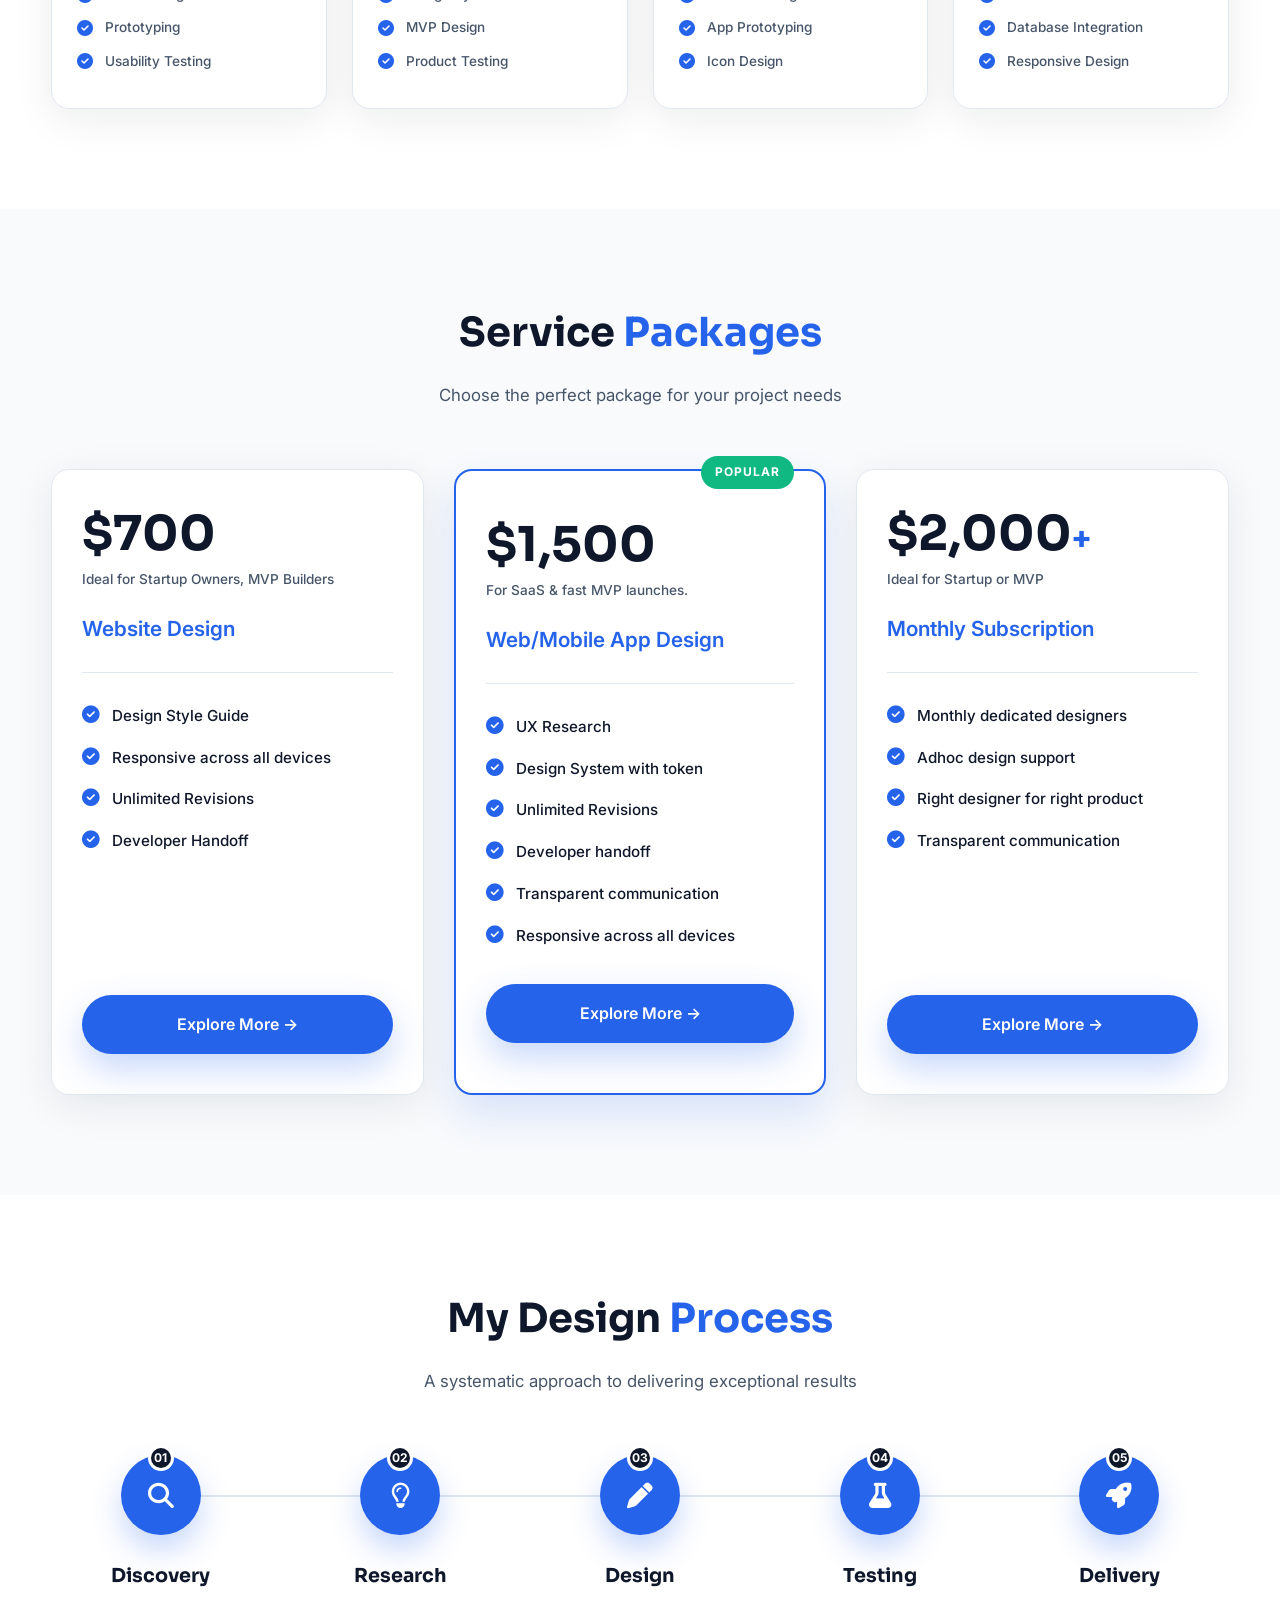
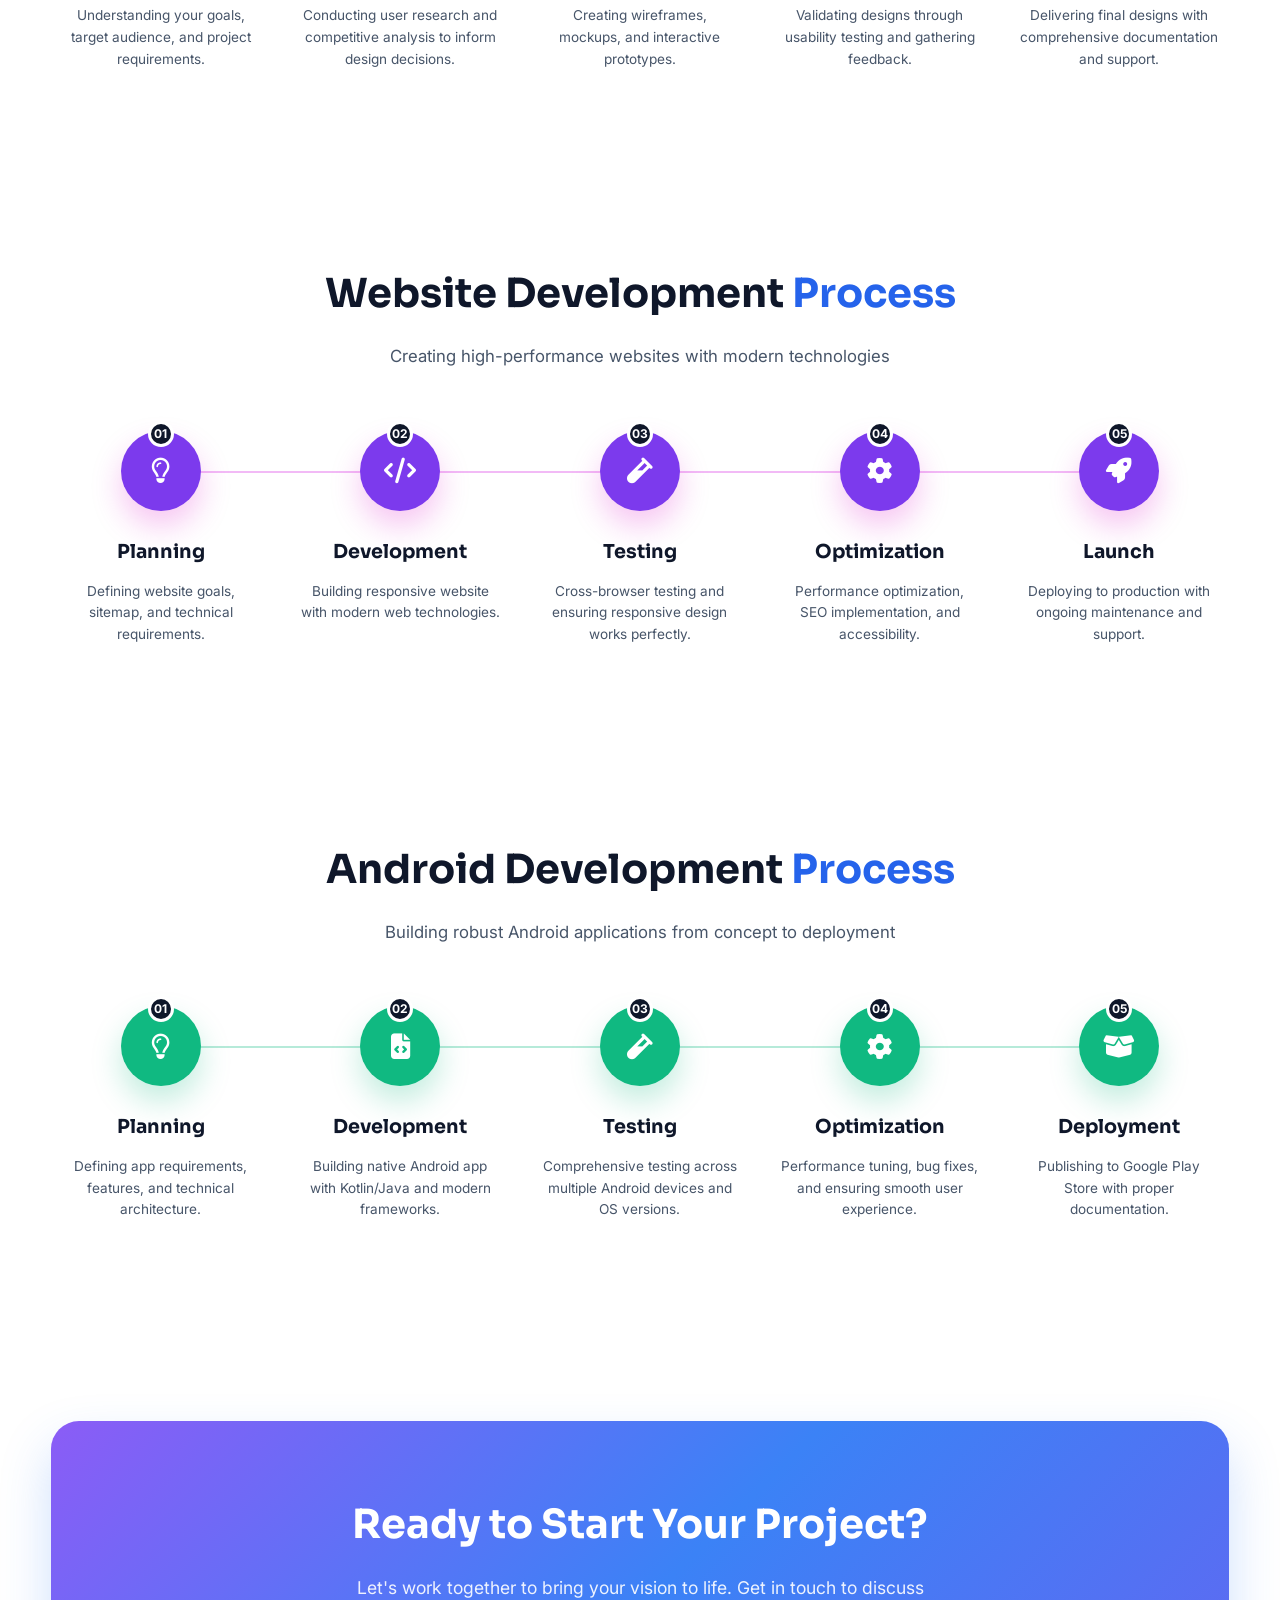
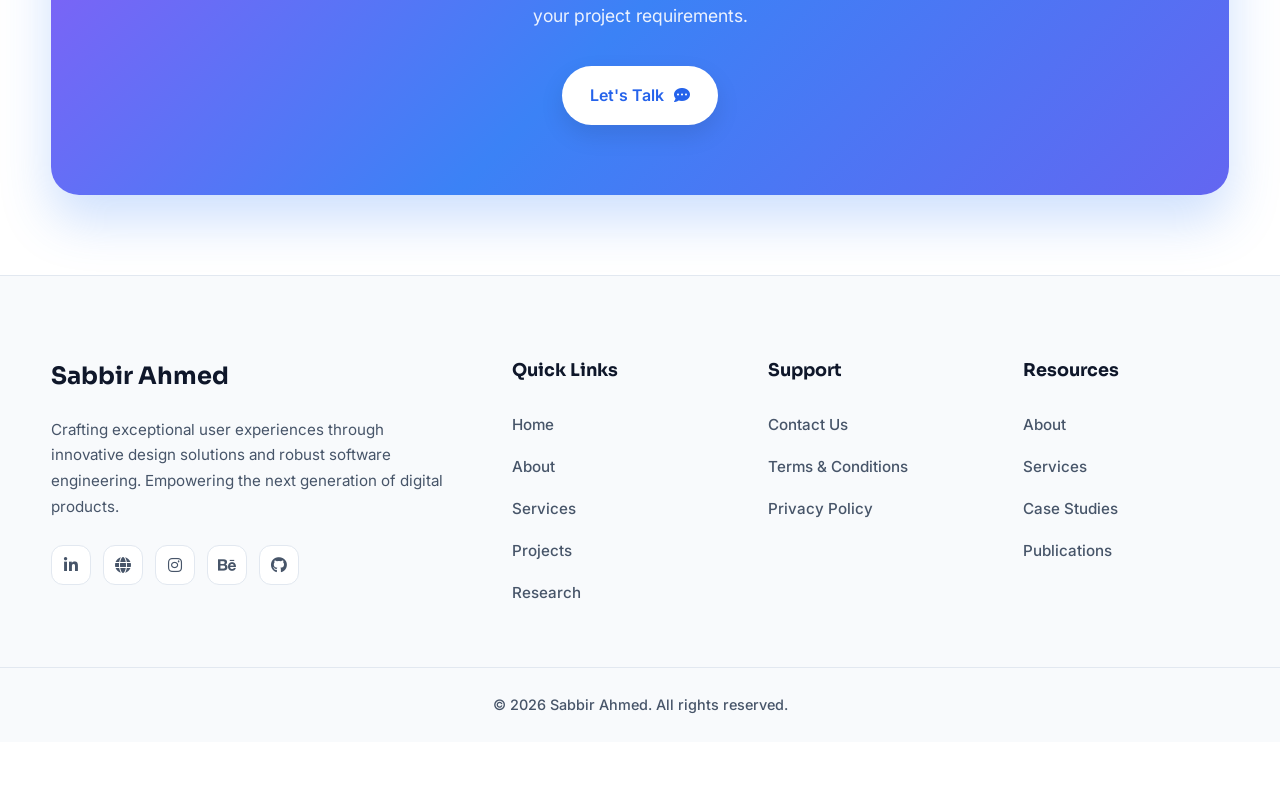
==== commit 9280b906: "Update: Recent changes to index.html, script.js, and style.css" ====
--- a/index.html
+++ b/index.html
@@ -988,7 +988,7 @@
                 <li><a href="#services">Services</a></li>
                 <li><a href="#projects">Case Studies</a></li>
                 <li><a href="#research">Publications</a></li>
-                <li><a href="#contact">Contact</a></li>
+                
             </ul>
         </div>
 
--- a/style.css
+++ b/style.css
@@ -1545,7 +1545,7 @@
     top: -10px;
     left: 50%;
     transform: translateX(-50%);
-    background: var(--primary);
+    background: var(--heading);
     color: var(--bg);
     width: 26px;
     height: 26px;
@@ -1611,4 +1611,301 @@
         grid-template-columns: 1fr;
         gap: 40px;
     }
+}
+
+/*==================================================
+            PROCESS SECTIONS CSS (REUSABLE)
+==================================================*/
+
+.process {
+    background: var(--bg);
+}
+
+.process-wrapper {
+    position: relative;
+    margin-top: 60px;
+}
+
+.process-line {
+    position: absolute;
+    top: 40px; 
+    left: 10%;
+    right: 10%;
+    height: 2px;
+    z-index: 1;
+}
+
+.process-grid {
+    display: grid;
+    grid-template-columns: repeat(5, 1fr);
+    gap: 20px;
+    position: relative;
+    z-index: 2;
+}
+
+.process-step {
+    text-align: center;
+    padding: 0 10px;
+}
+
+.step-icon-wrapper {
+    position: relative;
+    width: 80px;
+    height: 80px;
+    margin: 0 auto 25px;
+}
+
+.step-number {
+    position: absolute;
+    top: -10px;
+    left: 50%;
+    transform: translateX(-50%);
+    background: var(--heading);
+    color: var(--bg);
+    width: 26px;
+    height: 26px;
+    border-radius: 50%;
+    font-size: 0.75rem;
+    font-weight: 700;
+    display: flex;
+    align-items: center;
+    justify-content: center;
+    border: 3px solid var(--bg);
+    z-index: 3;
+}
+
+.step-icon {
+    width: 100%;
+    height: 100%;
+    border-radius: 50%;
+    display: flex;
+    align-items: center;
+    justify-content: center;
+    color: #fff;
+    font-size: 1.6rem;
+    transition: var(--transition);
+}
+
+.process-step:hover .step-icon {
+    transform: translateY(-5px);
+}
+
+.process-step h3 {
+    font-family: var(--heading-font);
+    font-size: 1.2rem;
+    color: var(--heading);
+    margin-bottom: 12px;
+}
+
+.process-step p {
+    font-size: 0.85rem;
+    color: var(--body);
+    line-height: 1.6;
+}
+
+/* Theme: Pink */
+.theme-pink .step-icon {
+    background: #7C3AED;
+    box-shadow: 0 15px 30px #e11dcd40;
+}
+.theme-pink .process-step:hover .step-icon {
+    box-shadow: 0 20px 40px rgba(246, 38, 221, 0.195);
+}
+.theme-pink .process-line {
+    background: #d41de14d;
+}
+
+/* Theme: Green */
+.theme-green .step-icon {
+    background: #10B981;
+    box-shadow: 0 15px 30px rgba(16, 185, 129, 0.25);
+}
+.theme-green .process-step:hover .step-icon {
+    box-shadow: 0 20px 40px rgba(16, 185, 129, 0.4);
+}
+.theme-green .process-line {
+    background: rgba(16, 185, 129, 0.3);
+}
+
+/*==================================================
+            PROCESS RESPONSIVE
+==================================================*/
+
+@media(max-width: 992px) {
+    .process-line {
+        display: none; 
+    }
+    
+    .process-grid {
+        grid-template-columns: repeat(3, 1fr);
+        gap: 40px 20px;
+    }
+}
+
+@media(max-width: 600px) {
+    .process-grid {
+        grid-template-columns: 1fr;
+        gap: 40px;
+    }
+}
+/*==================================================
+                CTA SECTION CSS
+==================================================*/
+
+.cta-section {
+    background: var(--bg);
+    padding-bottom: 80px;
+}
+
+.cta-box {
+    background: linear-gradient(135deg, #8B5CF6, #3B82F6, #6366F1);
+    border-radius: var(--radius-lg);
+    padding: 70px 30px;
+    text-align: center;
+    color: #fff;
+    box-shadow: 0 25px 50px rgba(59, 130, 246, 0.25);
+}
+
+.cta-box h2 {
+    font-family: var(--heading-font);
+    font-size: 2.5rem;
+    margin-bottom: 15px;
+    color: #fff;
+}
+
+.cta-box p {
+    font-size: 1.1rem;
+    max-width: 600px;
+    margin: 0 auto 35px;
+    opacity: 0.9;
+    line-height: 1.6;
+}
+
+.btn-white {
+    background: #fff;
+    color: var(--primary);
+    box-shadow: 0 10px 25px rgba(0,0,0,0.1);
+    display: inline-flex;
+    align-items: center;
+    gap: 10px;
+}
+
+.btn-white:hover {
+    transform: translateY(-4px);
+    box-shadow: 0 15px 35px rgba(0,0,0,0.15);
+}
+
+/*==================================================
+                FOOTER SECTION CSS
+==================================================*/
+
+.footer {
+    background: var(--section);
+    padding-top: 80px;
+    border-top: 1px solid var(--border);
+}
+
+.footer-grid {
+    display: grid;
+    grid-template-columns: 2fr 1fr 1fr 1fr;
+    gap: 50px;
+    padding-bottom: 60px;
+}
+
+.footer-logo {
+    font-family: var(--heading-font);
+    font-size: 1.5rem;
+    color: var(--heading);
+    margin-bottom: 20px;
+}
+
+.brand-col p {
+    color: var(--body);
+    font-size: 0.95rem;
+    line-height: 1.7;
+    margin-bottom: 25px;
+    max-width: 400px;
+}
+
+.footer-social {
+    display: flex;
+    gap: 12px;
+}
+
+.footer-social a {
+    width: 40px;
+    height: 40px;
+    border-radius: var(--radius-sm);
+    background: var(--card);
+    border: 1px solid var(--border);
+    display: flex;
+    align-items: center;
+    justify-content: center;
+    color: var(--body);
+    transition: var(--transition);
+}
+
+.footer-social a:hover {
+    background: var(--primary);
+    color: #fff;
+    border-color: var(--primary);
+    transform: translateY(-3px);
+}
+
+.footer-col h4 {
+    font-family: var(--heading-font);
+    font-size: 1.1rem;
+    color: var(--heading);
+    margin-bottom: 25px;
+}
+
+.footer-col ul {
+    display: flex;
+    flex-direction: column;
+    gap: 15px;
+}
+
+.footer-col ul a {
+    color: var(--body);
+    font-size: 0.95rem;
+    font-weight: 500;
+    transition: var(--transition);
+}
+
+.footer-col ul a:hover {
+    color: var(--primary);
+}
+
+.footer-bottom {
+    border-top: 1px solid var(--border);
+    padding: 25px 0;
+}
+
+.footer-bottom p {
+    color: var(--body);
+    font-size: 0.9rem;
+    font-weight: 500;
+}
+
+/*==================================================
+                FOOTER RESPONSIVE
+==================================================*/
+
+@media(max-width: 992px) {
+    .footer-grid {
+        grid-template-columns: 1fr 1fr;
+        gap: 40px;
+    }
+    .cta-box h2 {
+        font-size: 2rem;
+    }
+}
+
+@media(max-width: 600px) {
+    .footer-grid {
+        grid-template-columns: 1fr;
+    }
+    .cta-box {
+        padding: 50px 20px;
+    }
 }
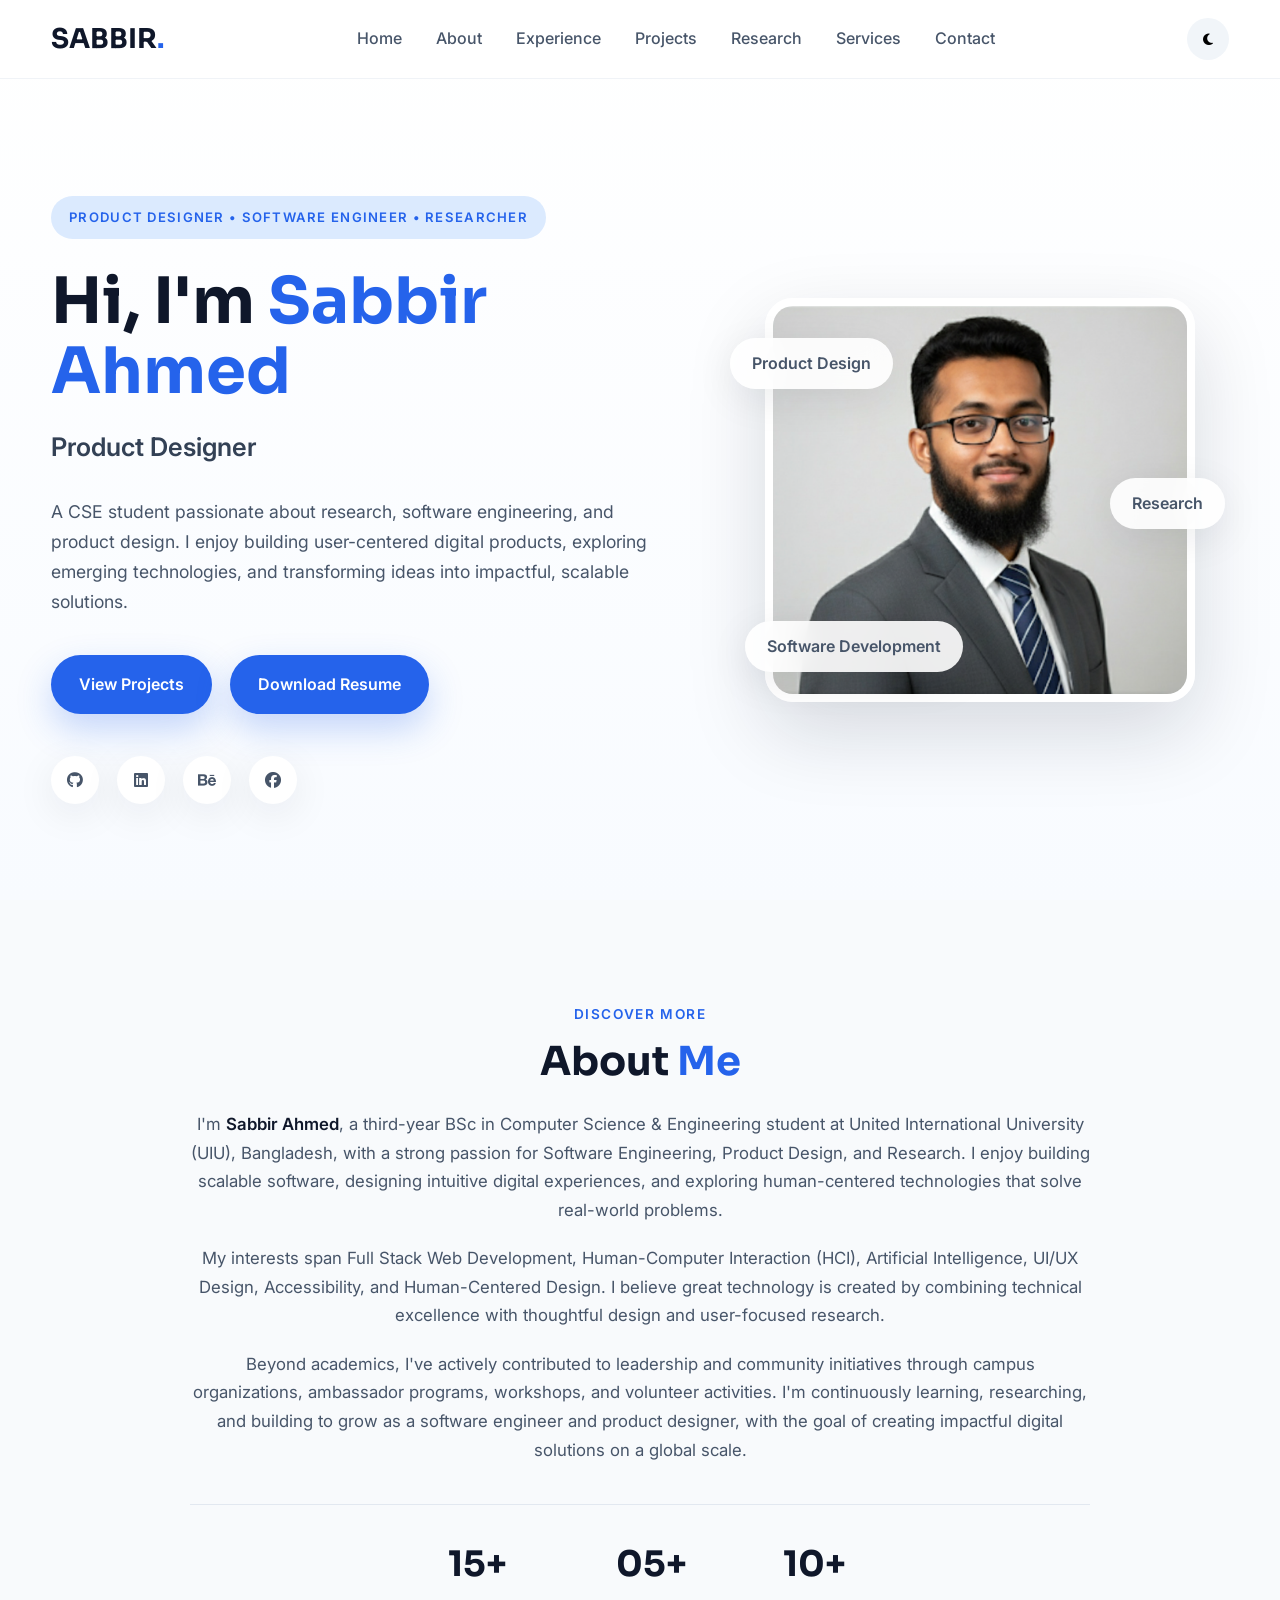
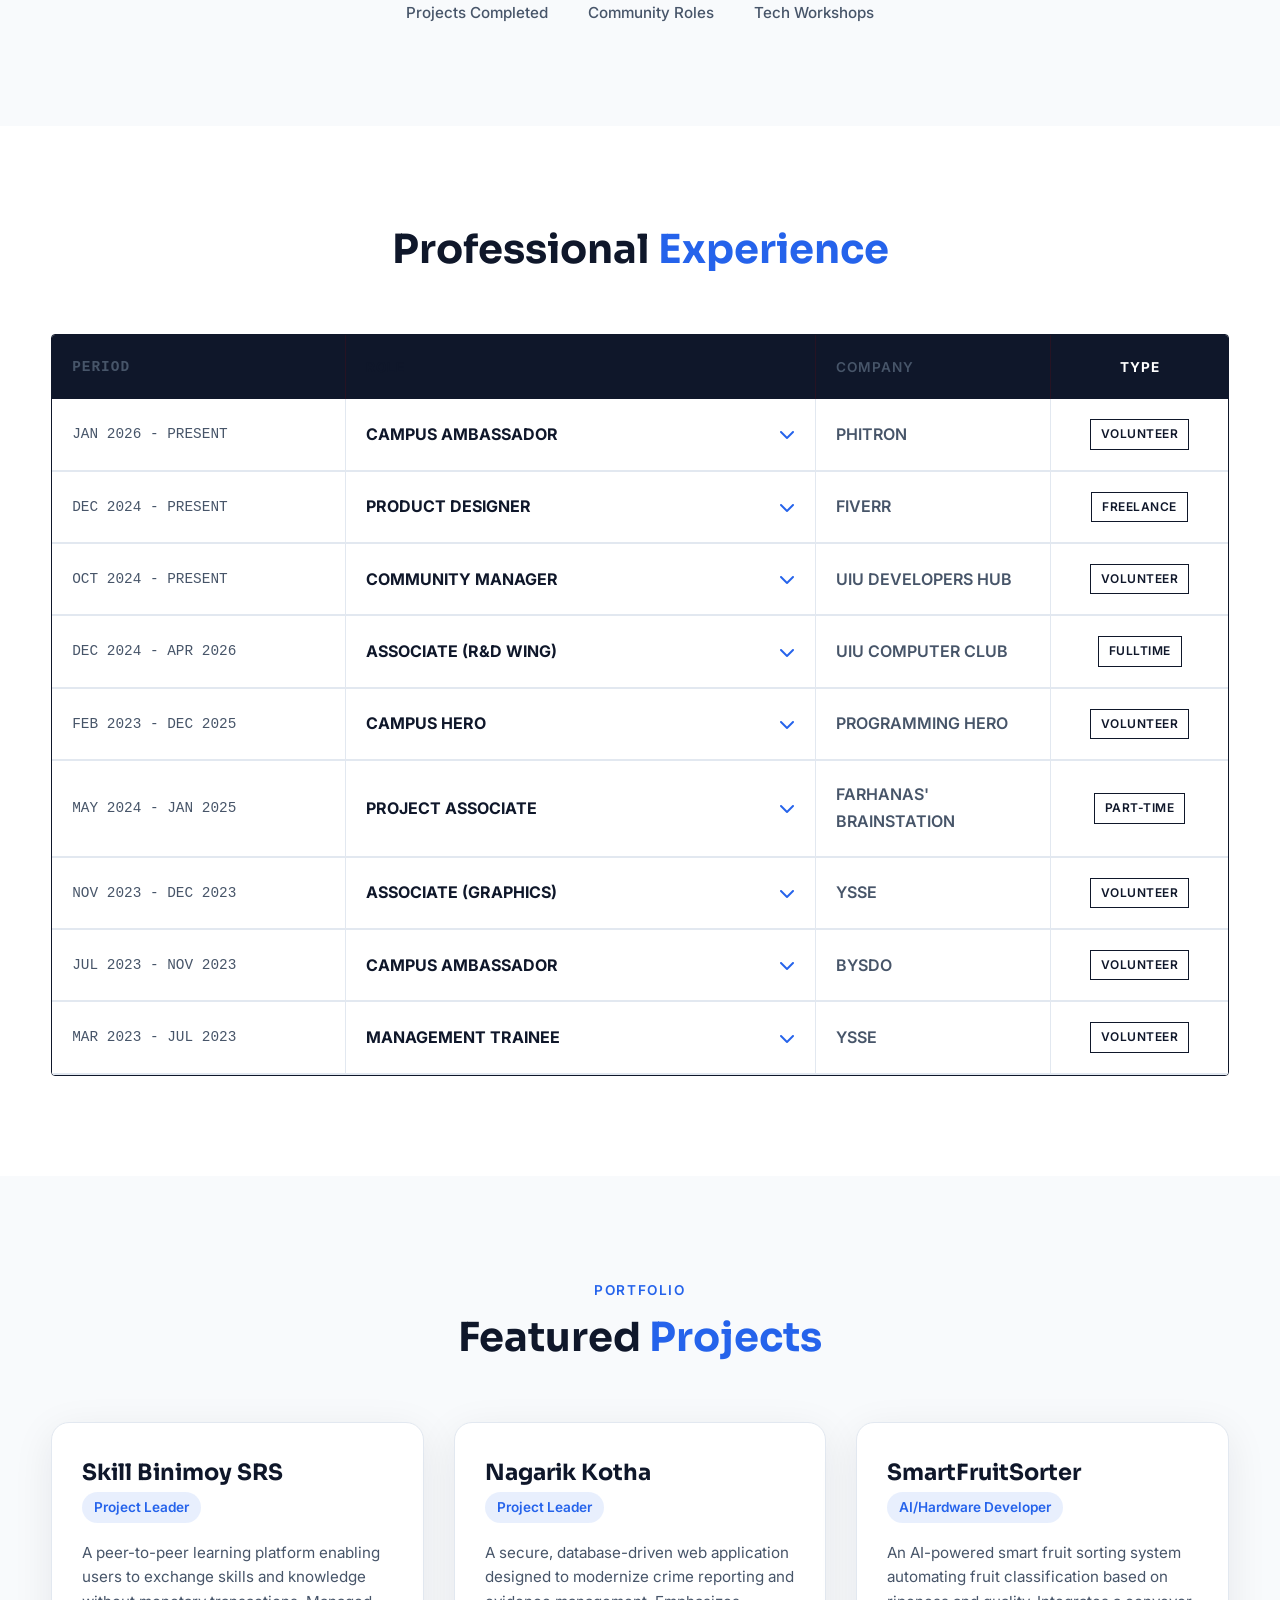
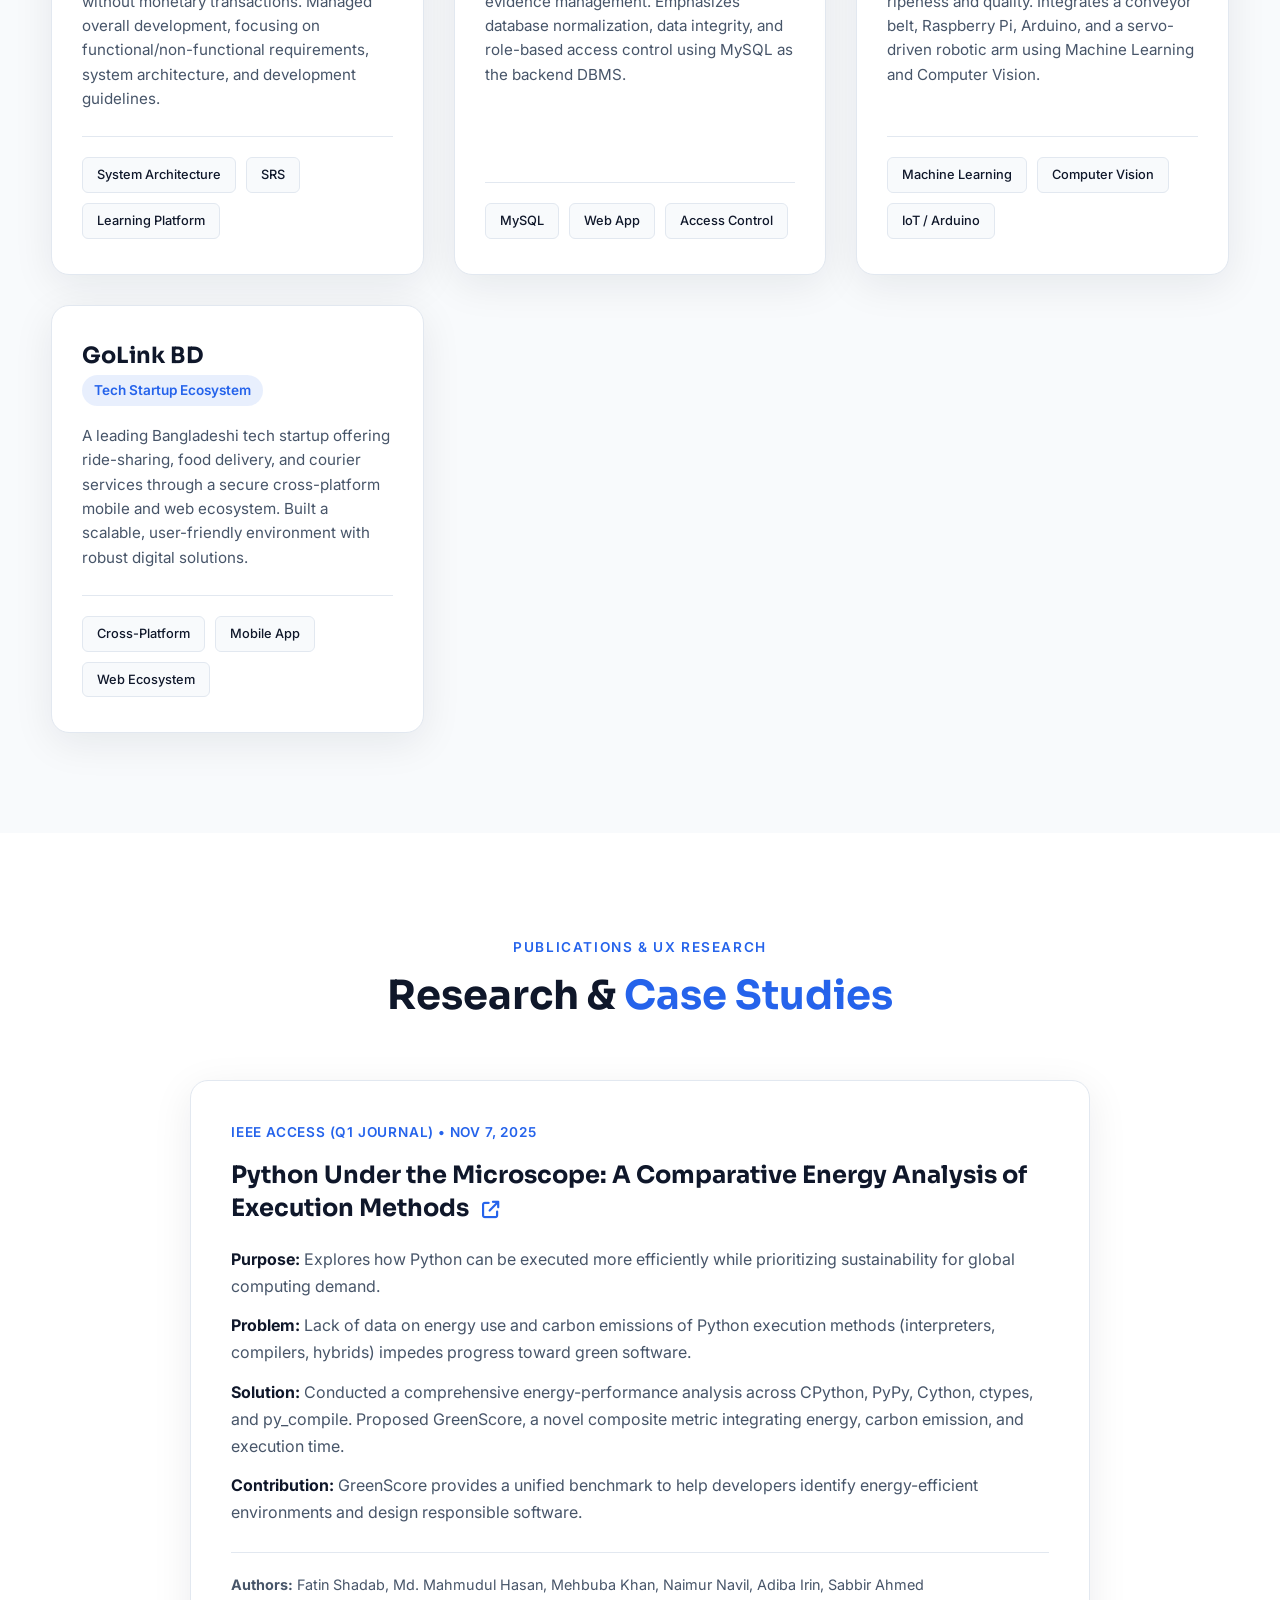
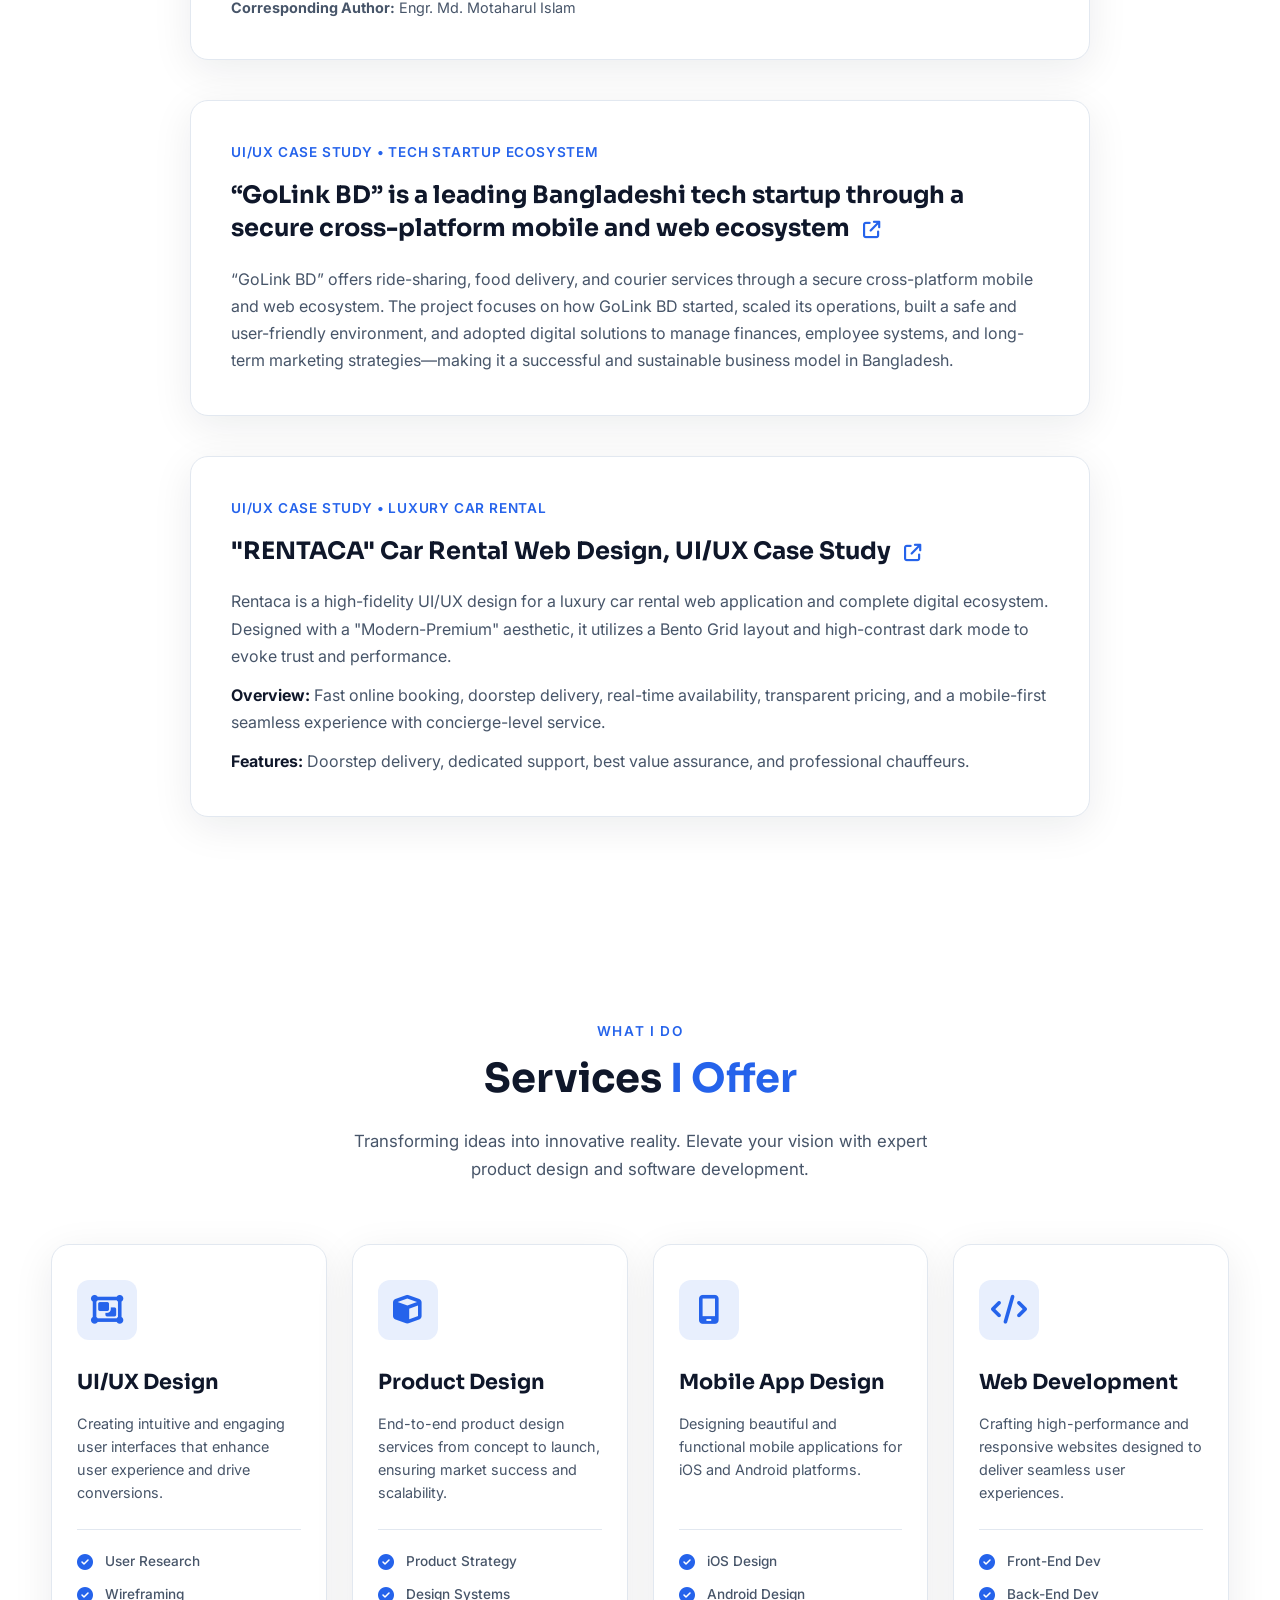
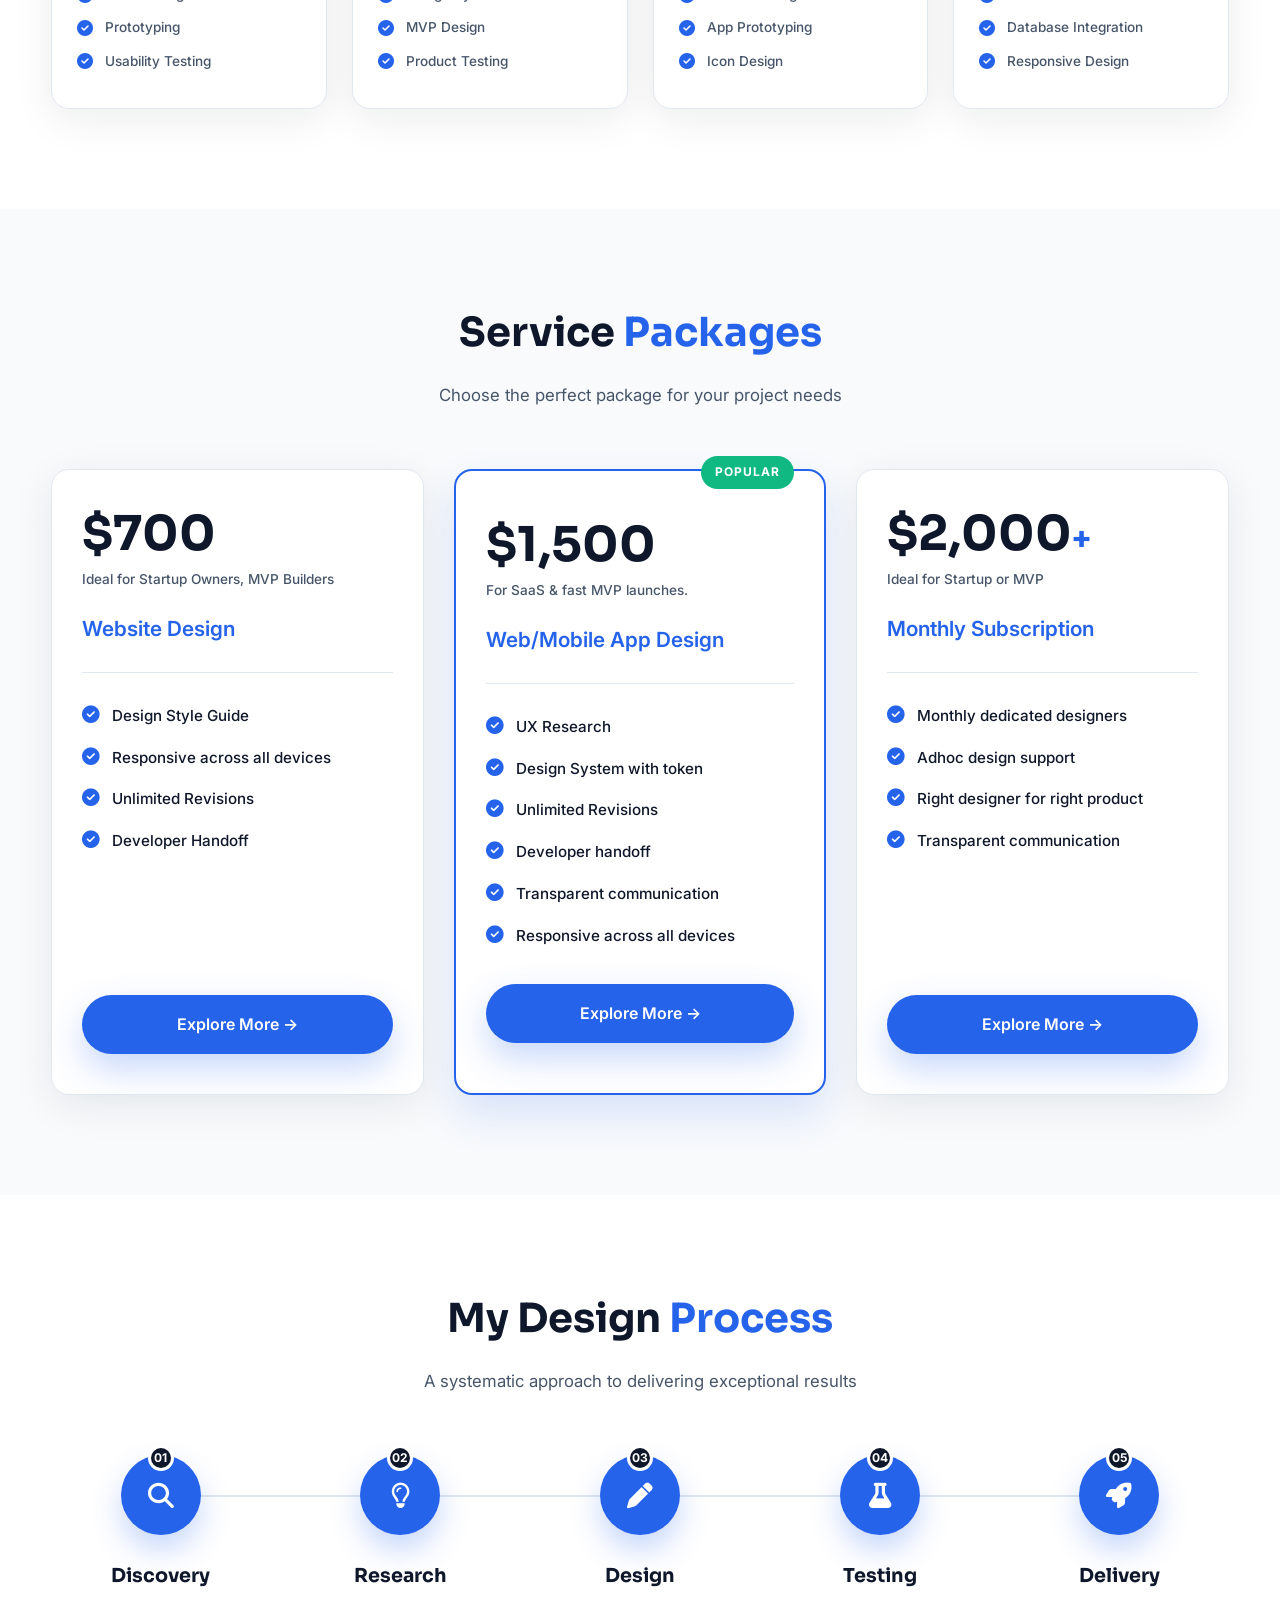
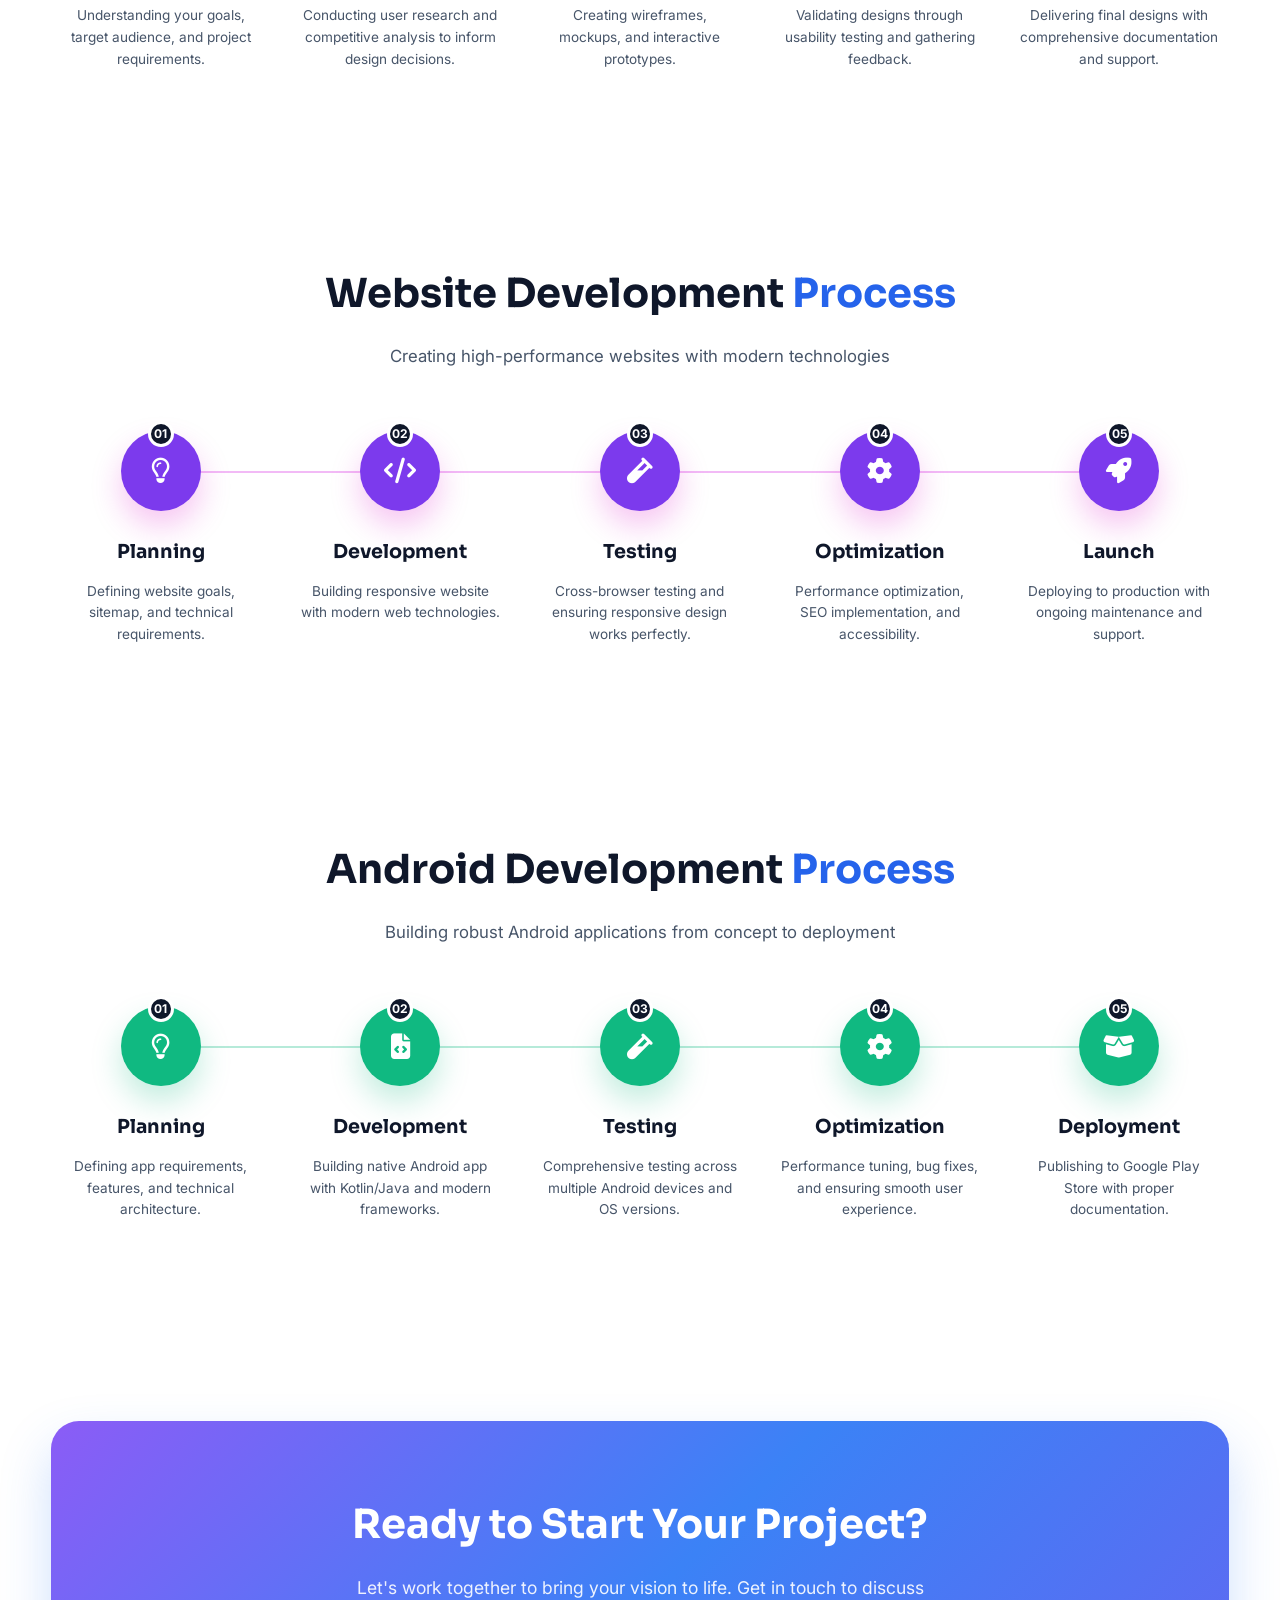
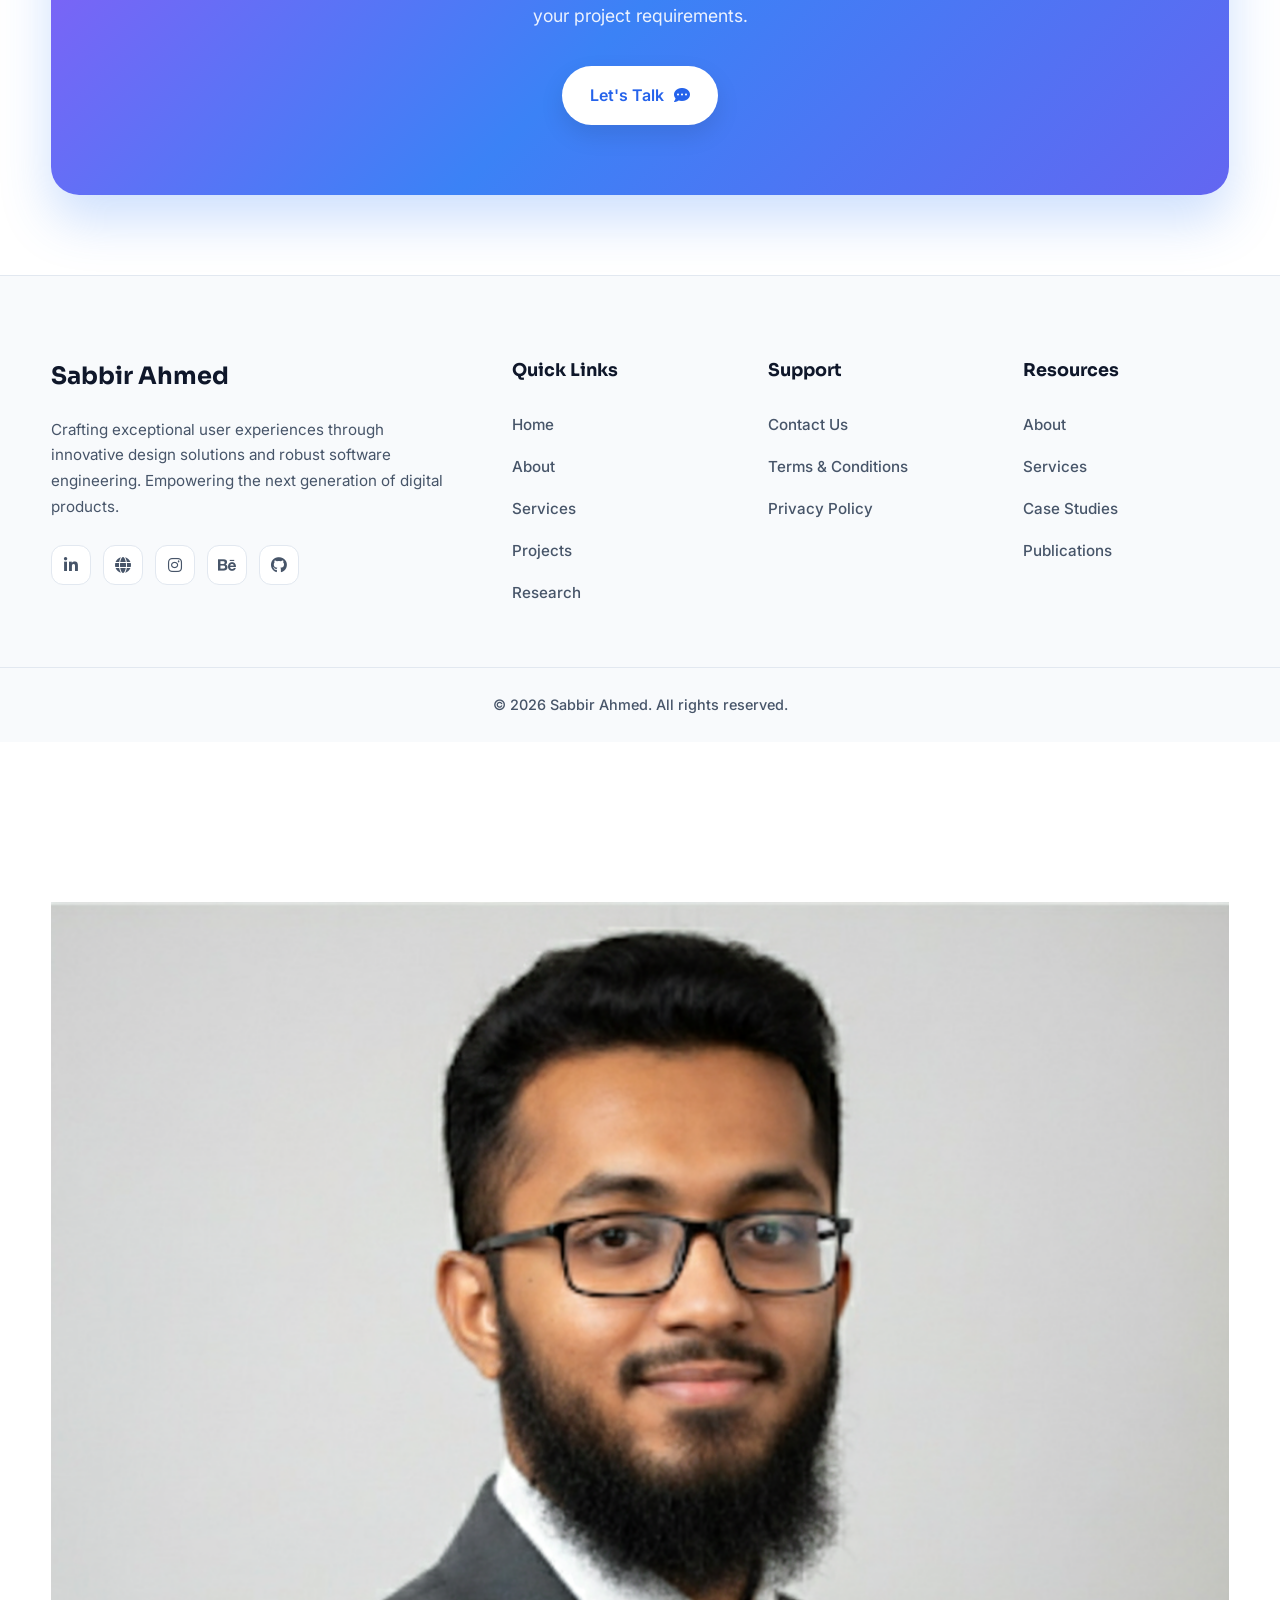
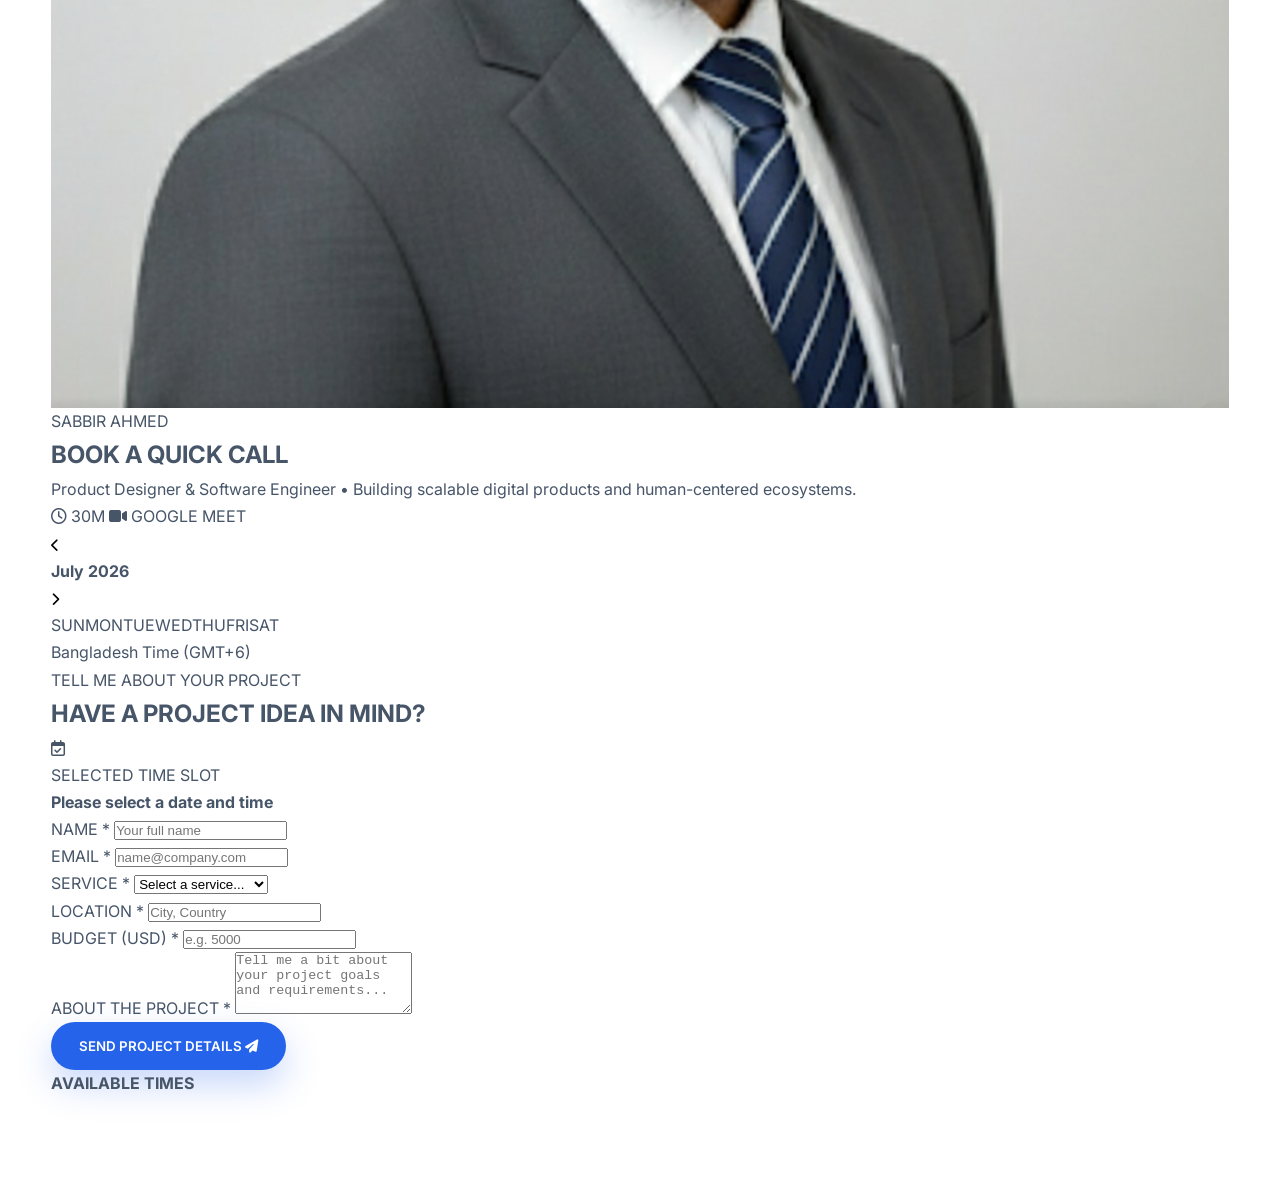
==== commit 4163ff13: "Update: Replace 'AVAILABLE TIMES' with 'Tell me about your project'" ====
--- a/index.html
+++ b/index.html
@@ -1000,6 +1000,123 @@
         </div>
     </div>
 </footer>
+
+  <!-- ==========================================
+              CONTACT & BOOKING SECTION CSS
+    =========================================== -->
+    <section id="contact" class="contact-section section-padding">
+    <div class="container">
+        
+        <div class="contact-wrapper">
+            
+            <div class="contact-left">
+                <div class="profile-header">
+                    <img src="assets/images/profile-placeholder.png" alt="Sabbir Ahmed" class="contact-avatar">
+                    <span class="contact-name">SABBIR AHMED</span>
+                </div>
+                
+                <h2 class="contact-heading">BOOK A QUICK CALL</h2>
+                <p class="contact-bio">Product Designer & Software Engineer • Building scalable digital products and human-centered ecosystems.</p>
+                
+                <div class="meeting-meta">
+                    <span><i class="fa-regular fa-clock"></i> 30M</span>
+                    <span><i class="fa-solid fa-video"></i> GOOGLE MEET</span>
+                </div>
+
+                <div class="calendar-ui">
+                    <div class="calendar-header">
+                        <button id="prev-month"><i class="fa-solid fa-chevron-left"></i></button>
+                        <h4 id="current-month-year">July 2026</h4>
+                        <button id="next-month"><i class="fa-solid fa-chevron-right"></i></button>
+                    </div>
+                    
+                    <div class="calendar-body">
+                        <div class="days-grid">
+                            <span>SUN</span><span>MON</span><span>TUE</span><span>WED</span><span>THU</span><span>FRI</span><span>SAT</span>
+                        </div>
+                        <div class="dates-grid" id="dates-grid">
+                            </div>
+                    </div>
+                    
+                    <div class="timezone-info">
+                        Bangladesh Time (GMT+6)
+                    </div>
+                </div>
+            </div>
+
+            <div class="contact-right">
+                <div class="form-header">
+                    <span class="sub-label">TELL ME ABOUT YOUR PROJECT</span>
+                    <h2>HAVE A PROJECT IDEA IN MIND?</h2>
+                </div>
+
+                <div class="selected-time-box">
+                    <div class="time-icon">
+                        <i class="fa-regular fa-calendar-check"></i>
+                    </div>
+                    <div class="time-details">
+                        <span class="time-label">SELECTED TIME SLOT</span>
+                        <h4 id="selected-datetime-display">Please select a date and time</h4>
+                    </div>
+                </div>
+
+                <form id="project-form" class="project-form">
+                    <div class="form-row">
+                        <div class="form-group">
+                            <label for="name">NAME *</label>
+                            <input type="text" id="name" placeholder="Your full name" required>
+                        </div>
+                        <div class="form-group">
+                            <label for="email">EMAIL *</label>
+                            <input type="email" id="email" placeholder="name@company.com" required>
+                        </div>
+                    </div>
+
+                    <div class="form-group">
+                        <label for="service">SERVICE *</label>
+                        <select id="service" required>
+                            <option value="" disabled selected>Select a service...</option>
+                            <option value="UI/UX Design">UI/UX Design</option>
+                            <option value="Web Development">Web Development</option>
+                            <option value="Mobile App Design">Mobile App Design</option>
+                            <option value="Product Design">Product Design</option>
+                            <option value="Others">Others</option>
+                        </select>
+                    </div>
+
+                    <div class="form-row">
+                        <div class="form-group">
+                            <label for="location">LOCATION *</label>
+                            <input type="text" id="location" placeholder="City, Country" required>
+                        </div>
+                        <div class="form-group">
+                            <label for="budget">BUDGET (USD) *</label>
+                            <input type="number" id="budget" placeholder="e.g. 5000" required>
+                        </div>
+                    </div>
+
+                    <div class="form-group">
+                        <label for="details">ABOUT THE PROJECT *</label>
+                        <textarea id="details" rows="4" placeholder="Tell me a bit about your project goals and requirements..." required></textarea>
+                    </div>
+
+                    <button type="submit" class="btn btn-primary submit-btn">
+                        SEND PROJECT DETAILS <i class="fa-solid fa-paper-plane"></i>
+                    </button>
+                </form>
+
+            </div>
+            
+            <div class="time-slots-container">
+                <h4>AVAILABLE TIMES</h4>
+                <div class="slots-list" id="slots-list">
+                    </div>
+            </div>
+
+        </div>
+    </div>
+</section>
+
     <!-- ==========================================
                 JAVASCRIPT
     =========================================== -->
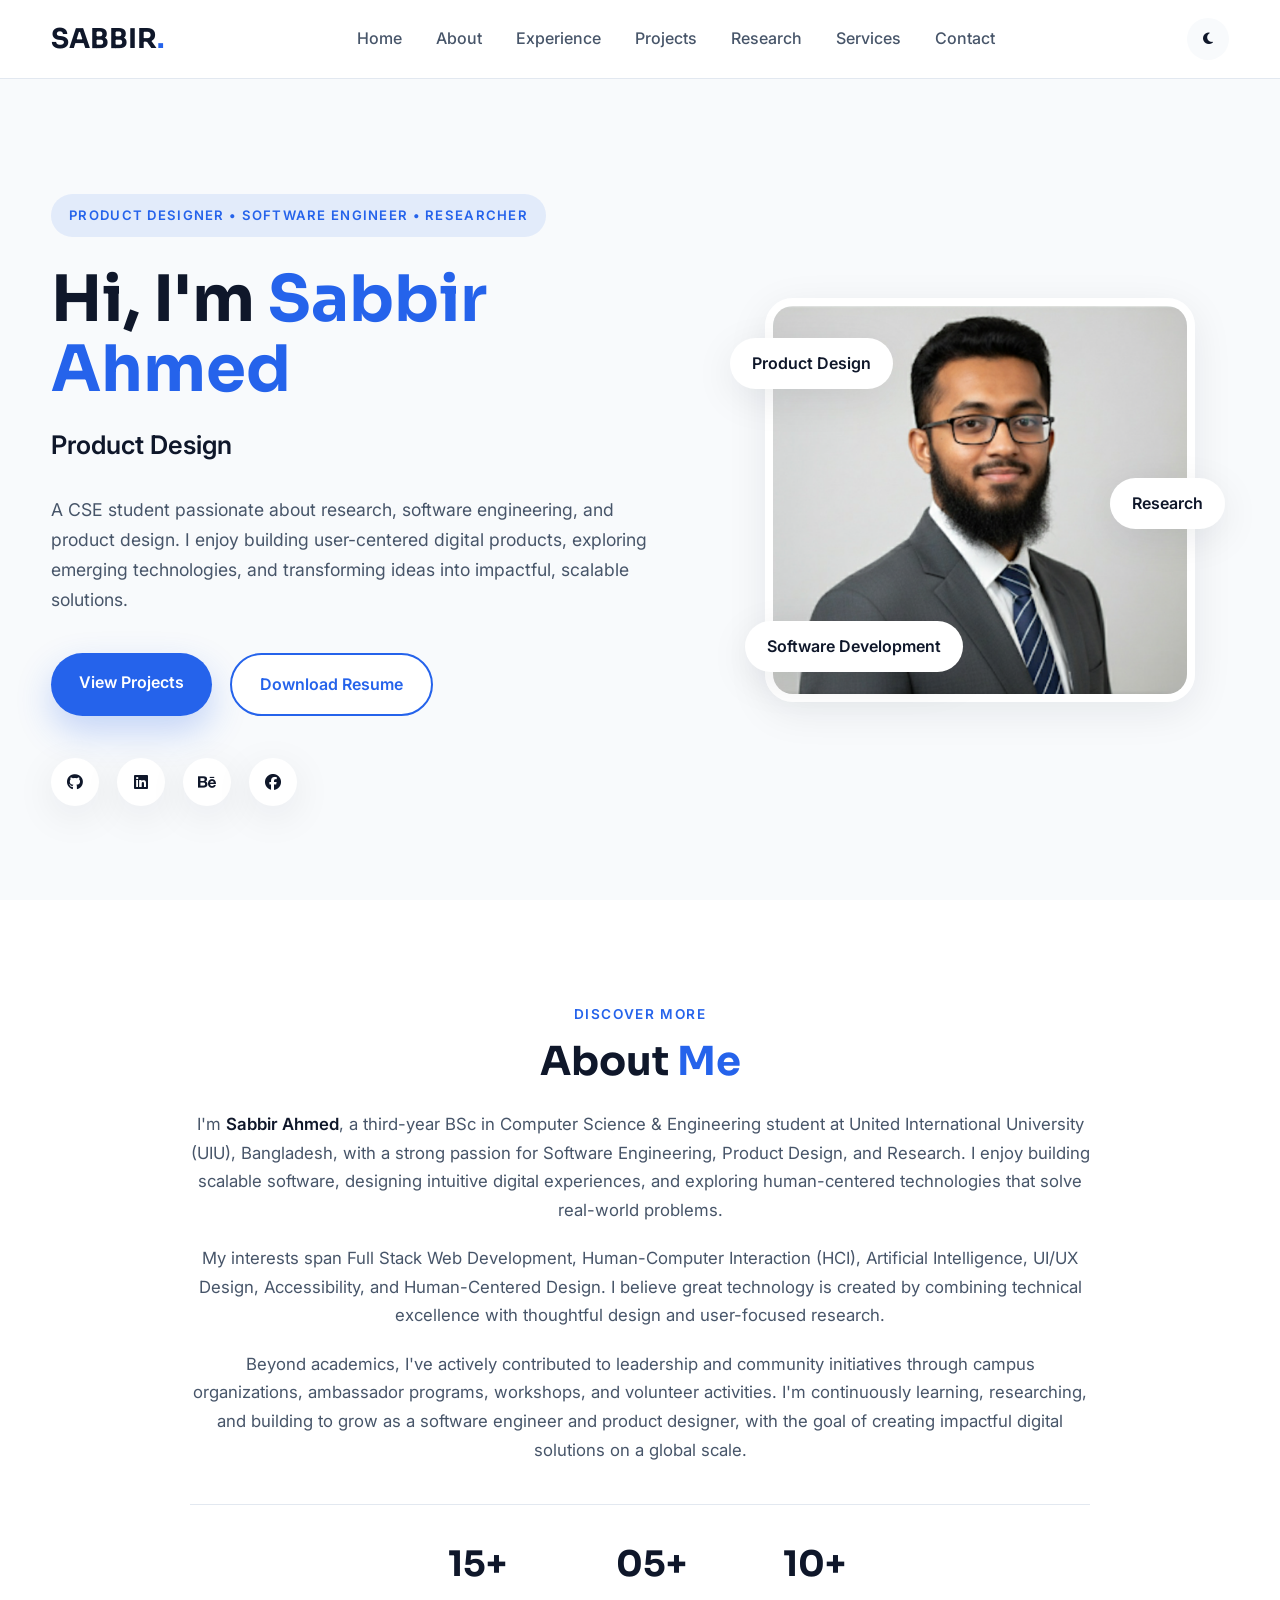
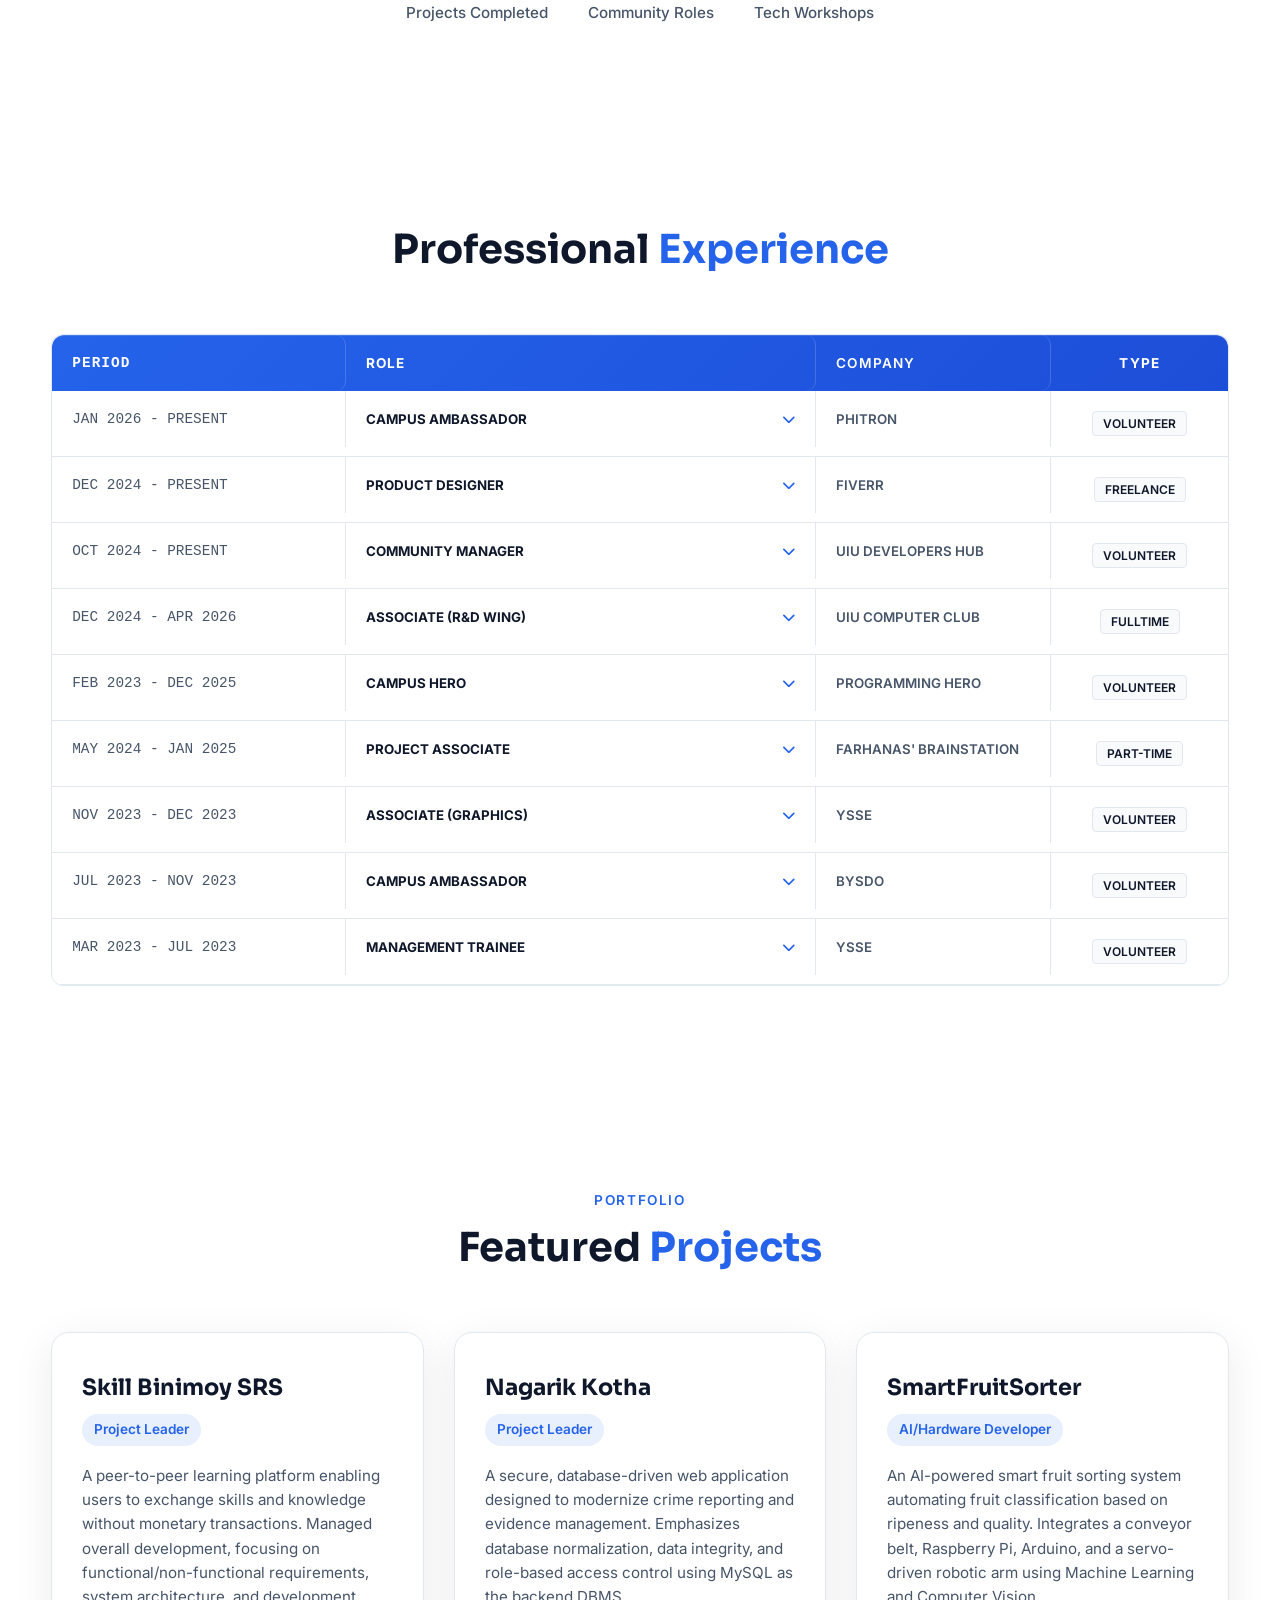
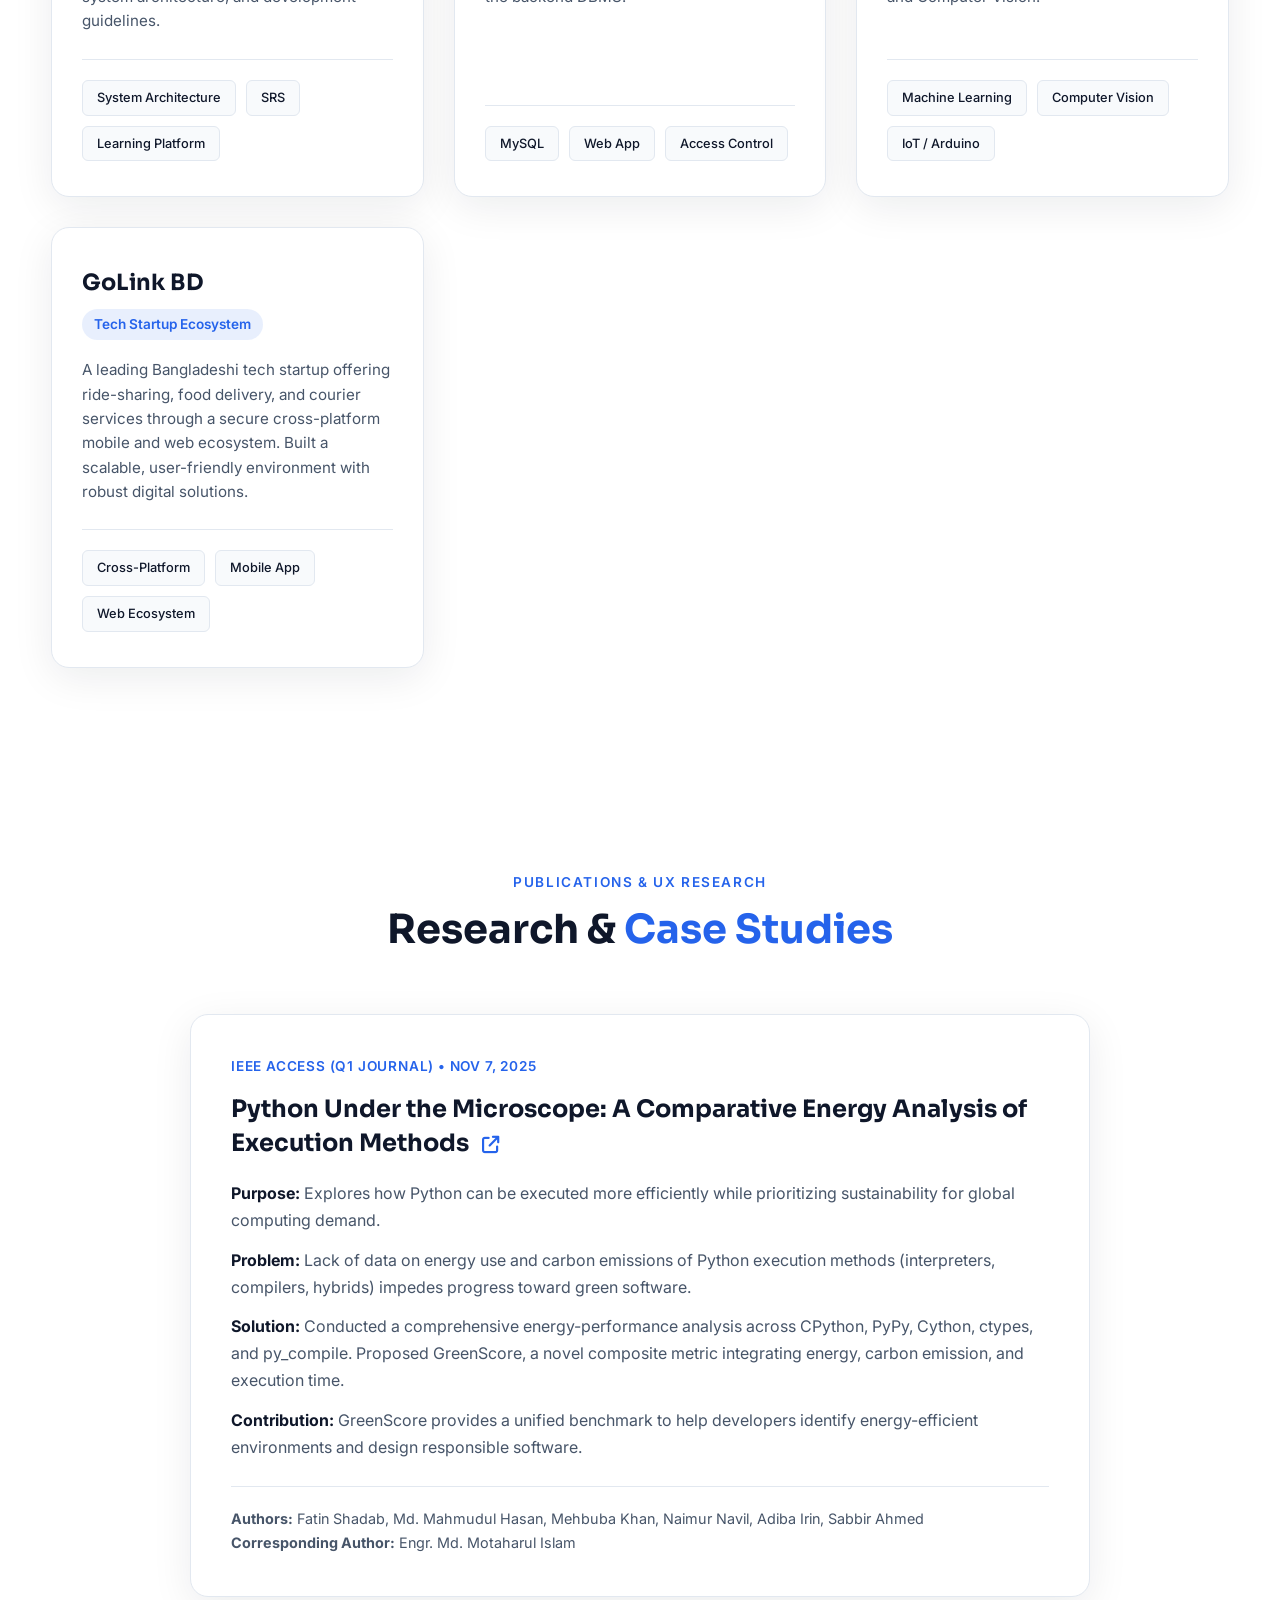
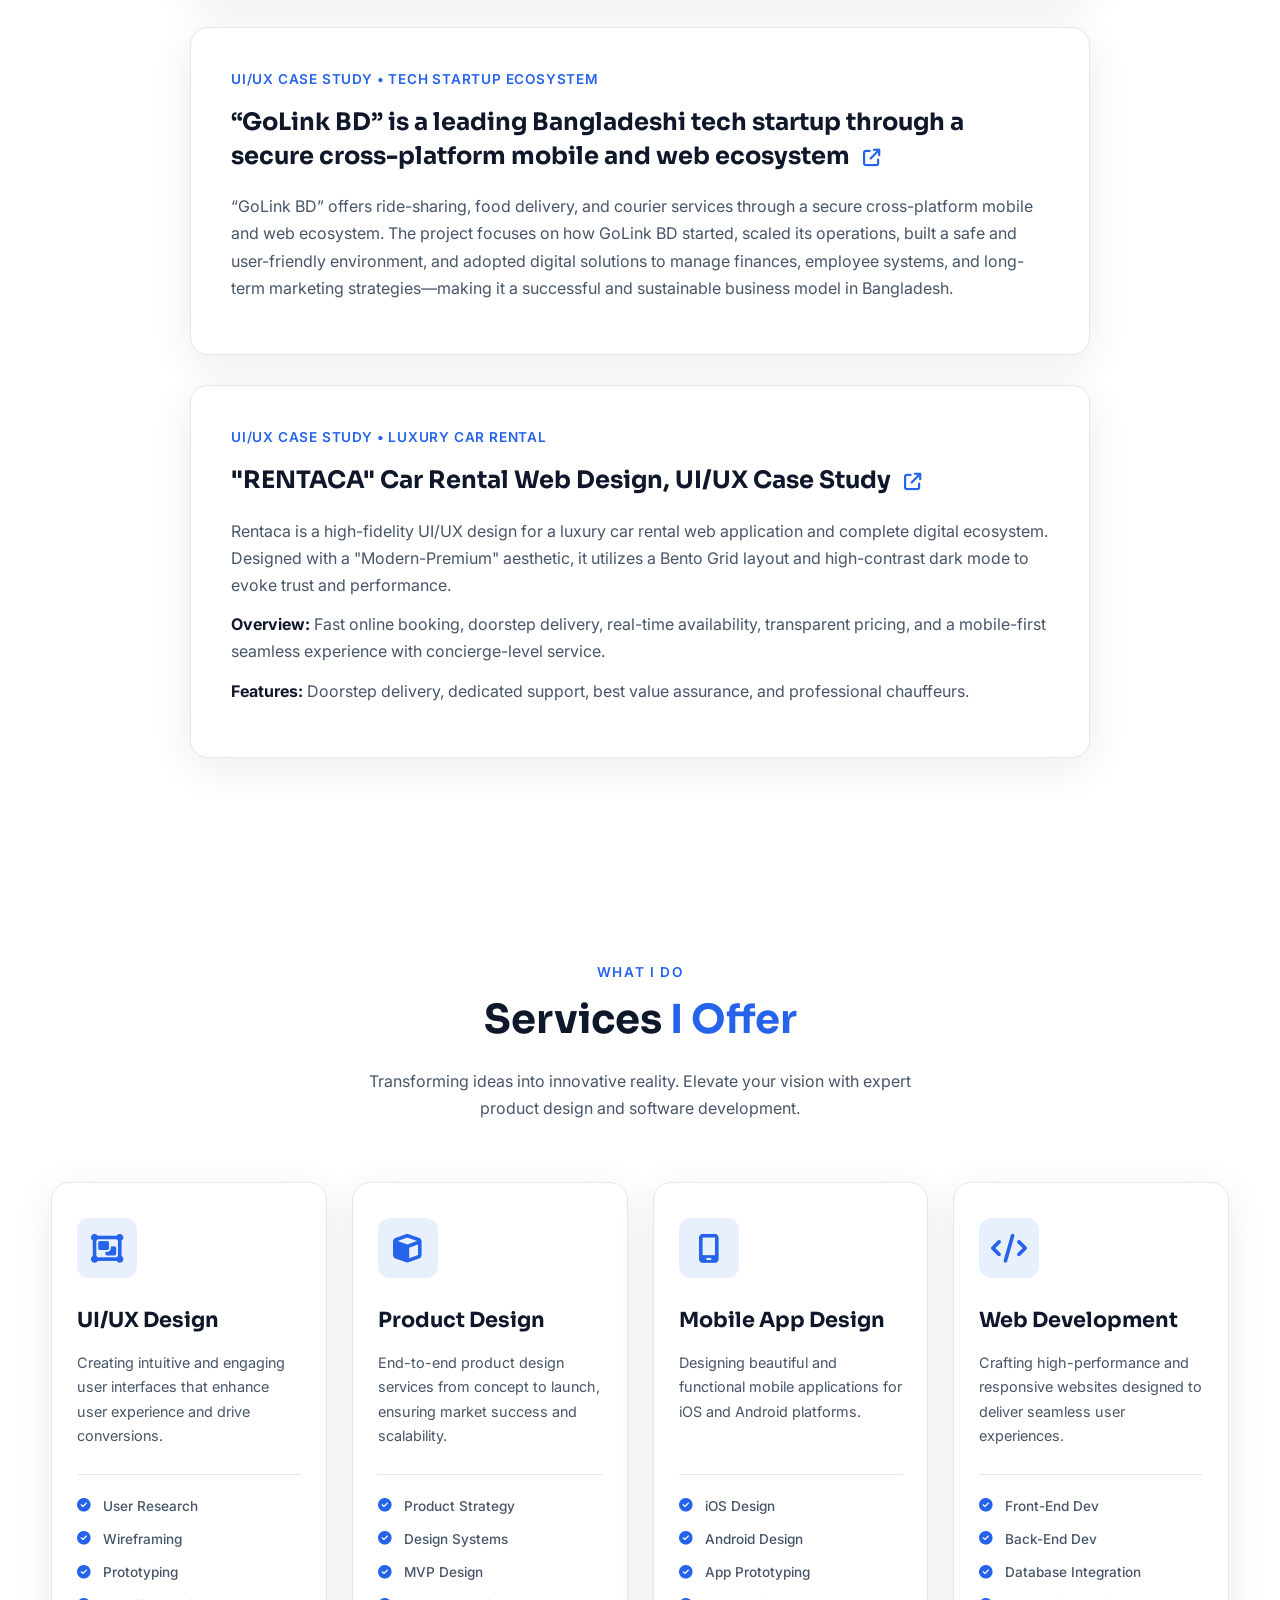
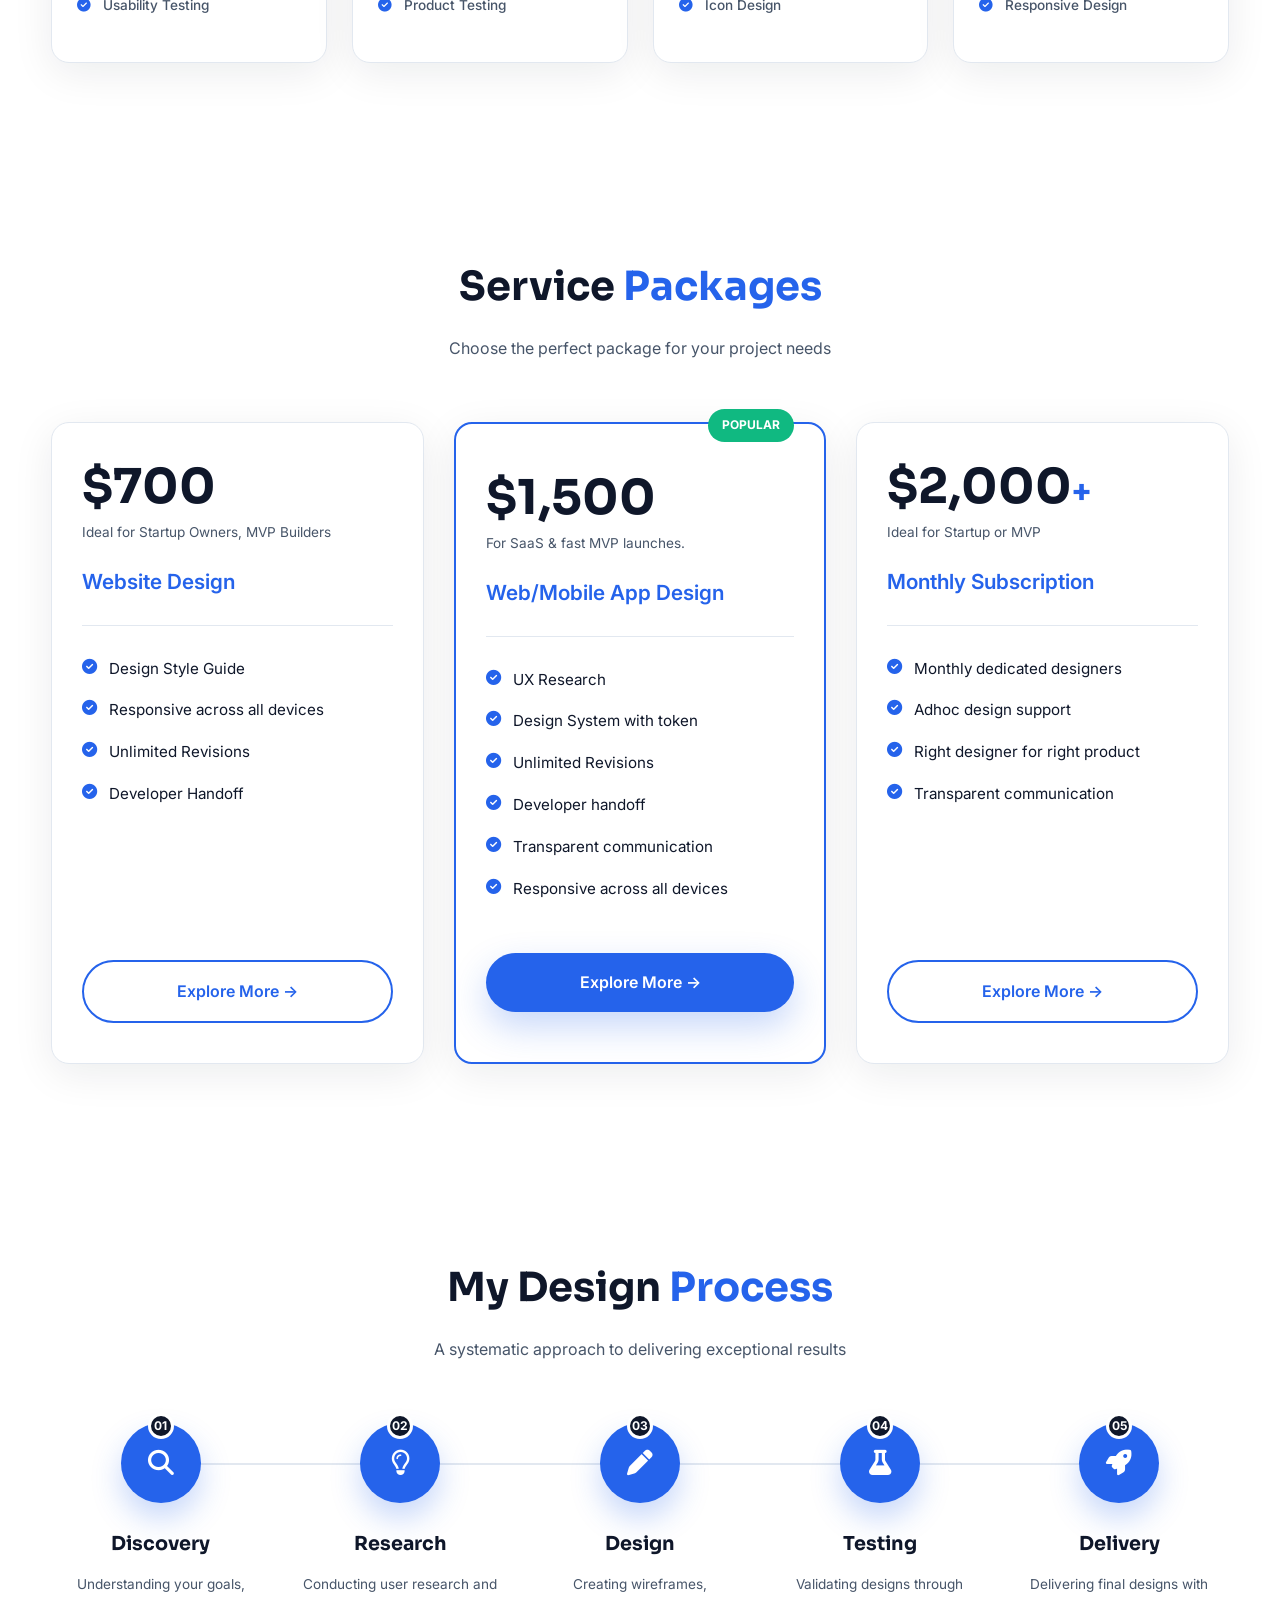
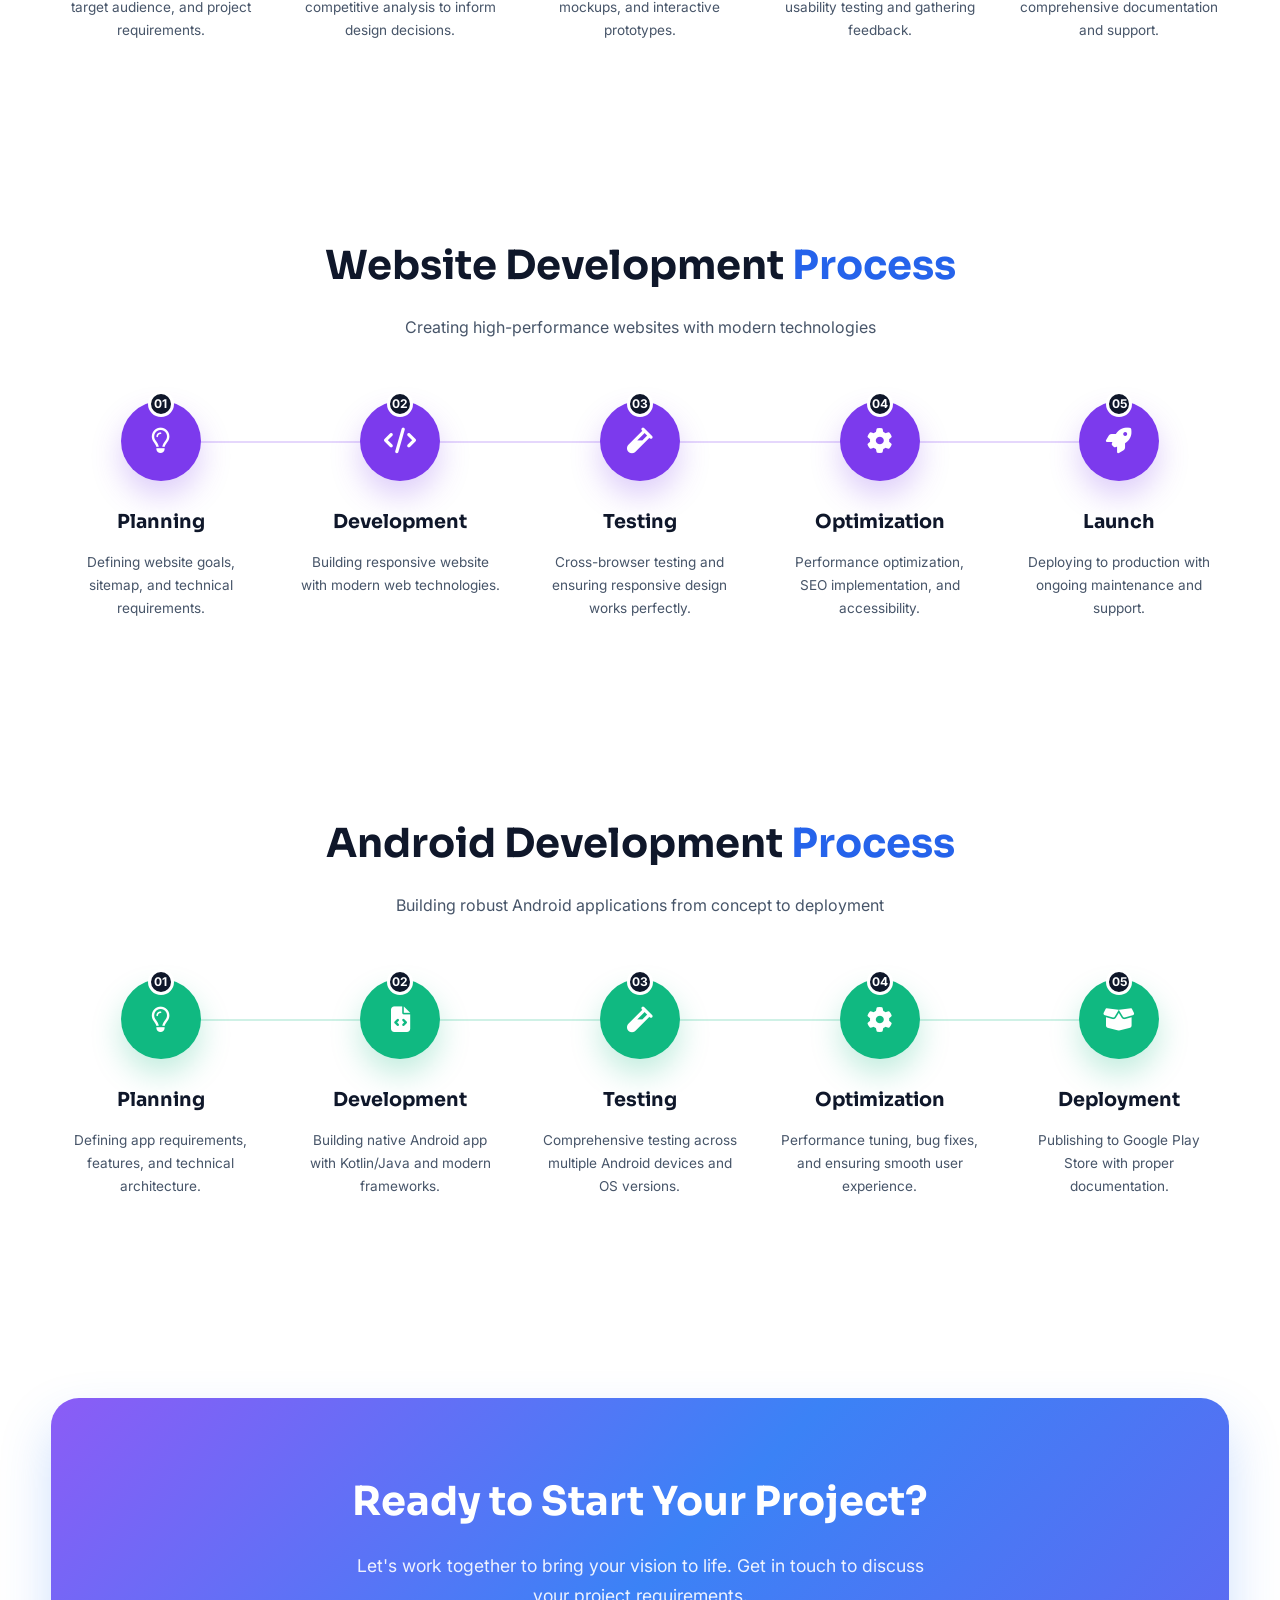
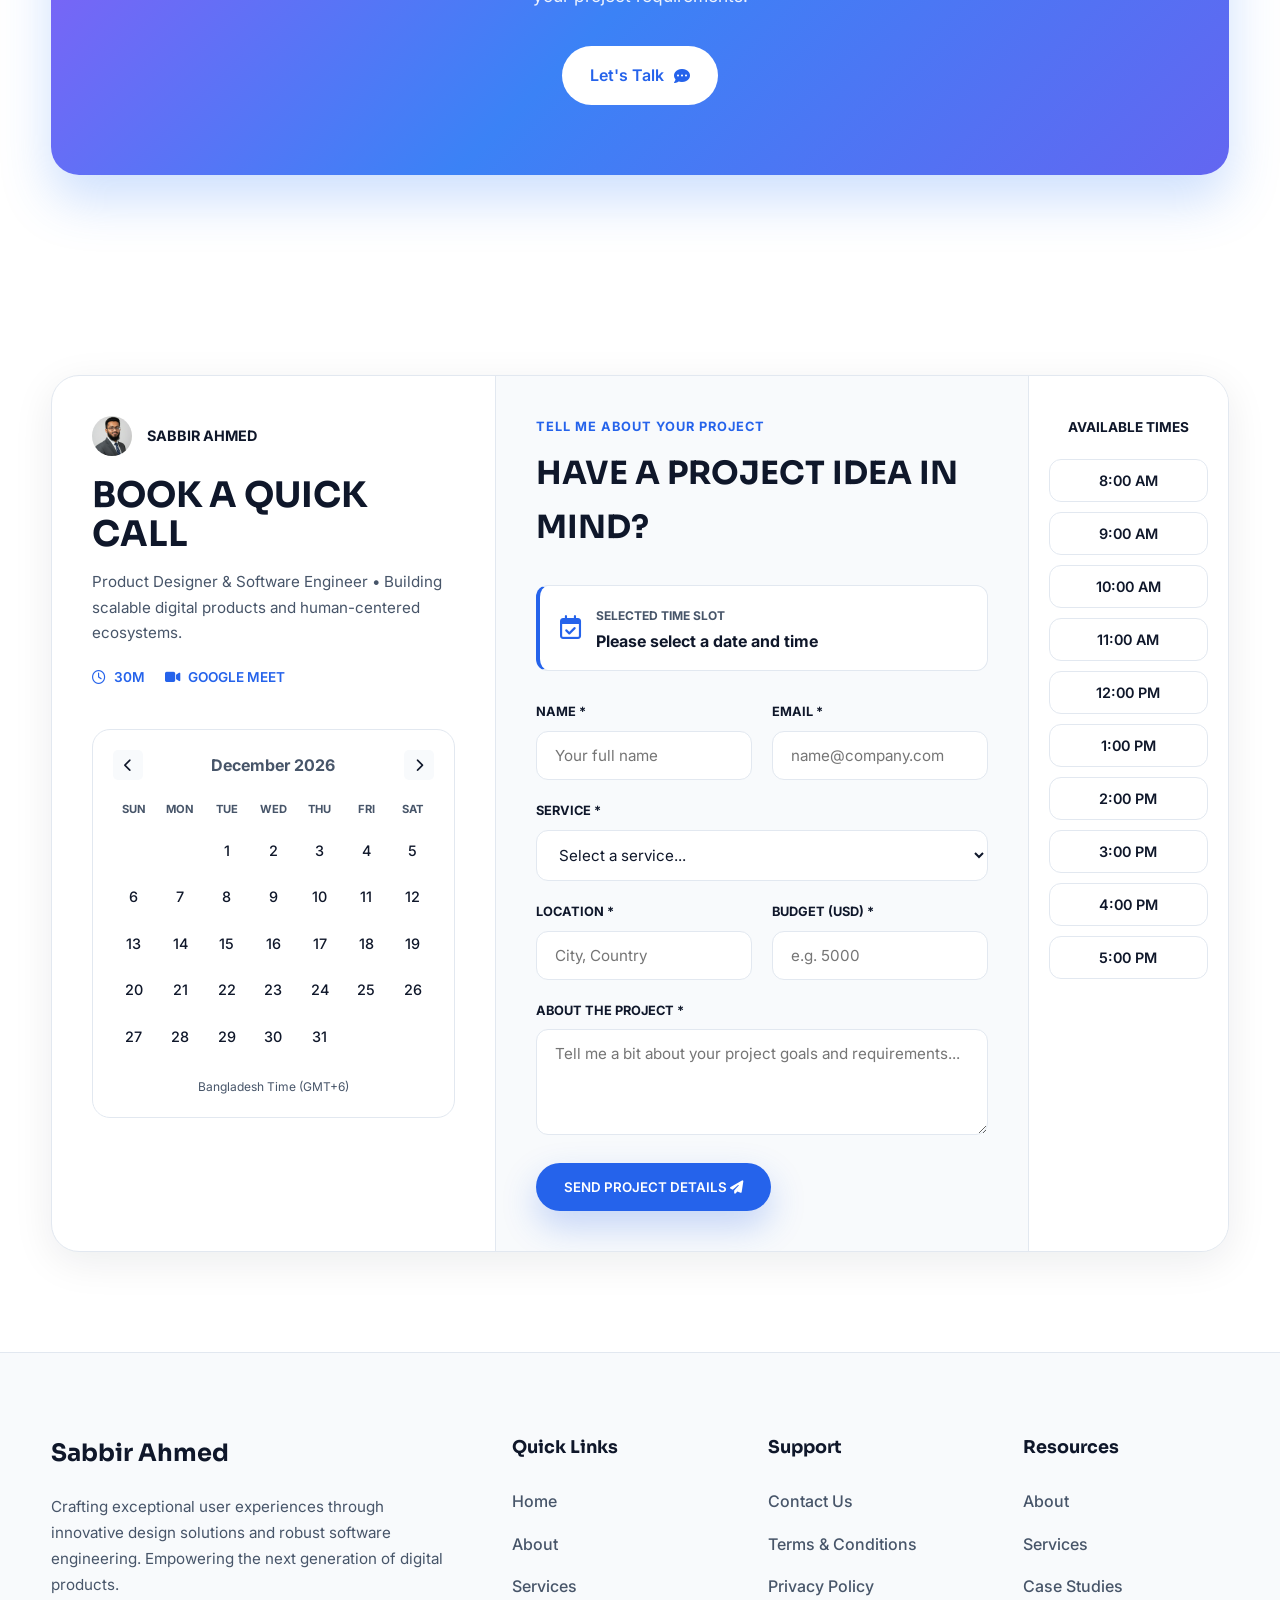
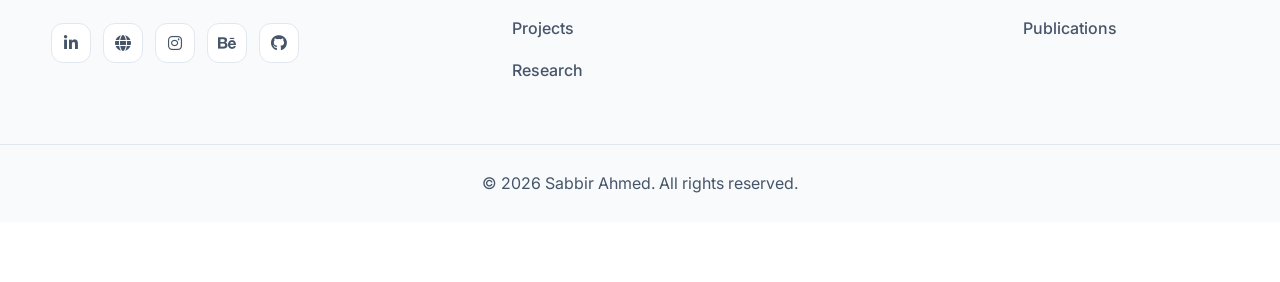
==== commit 5ba93915: "Update portfolio contact section and related files" ====
--- a/index.html
+++ b/index.html
@@ -2,1127 +2,973 @@
 <html lang="en">
 
 <head>
-
     <!-- ==========================
-         Basic SEO
+         Basic SEO & Meta
     =========================== -->
-
     <meta charset="UTF-8">
     <meta name="viewport" content="width=device-width, initial-scale=1.0">
-
-    <title>Sabbir Ahmed | Software Engineer | Product Designer</title>
-
-    <meta name="description"
-        content="Official portfolio of Sabbir Ahmed - Software Engineer, Product Designer, Undergraduate Researcher.">
-
-    <meta name="keywords"
-        content="Sabbir Ahmed, Portfolio, UIU, Software Engineer, Product Designer, Research">
-
+    <title>Sabbir Ahmed | Software Engineer & Product Designer</title>
+    <meta name="description" content="Official portfolio of Sabbir Ahmed - Software Engineer, Product Designer, and Undergraduate Researcher specializing in scalable digital solutions and human-centered design.">
+    <meta name="keywords" content="Sabbir Ahmed, Portfolio, UIU, Software Engineer, Product Designer, Research, Tech Startup">
     <meta name="author" content="Sabbir Ahmed">
+    <meta name="theme-color" content="#2563EB">
+
+    <!-- Open Graph / LinkedIn / Facebook -->
+    <meta property="og:type" content="website">
+    <meta property="og:url" content="https://yourdomain.com/">
+    <meta property="og:title" content="Sabbir Ahmed | Software Engineer & Product Designer">
+    <meta property="og:description" content="Explore the portfolio of Sabbir Ahmed, featuring case studies, software projects, and research publications.">
+    <meta property="og:image" content="assets/images/og-preview.jpg">
+
+    <!-- Twitter -->
+    <meta property="twitter:card" content="summary_large_image">
+    <meta property="twitter:url" content="https://yourdomain.com/">
+    <meta property="twitter:title" content="Sabbir Ahmed | Software Engineer & Product Designer">
+    <meta property="twitter:description" content="Explore the portfolio of Sabbir Ahmed, featuring case studies, software projects, and research publications.">
+    <meta property="twitter:image" content="assets/images/og-preview.jpg">
 
     <!-- ==========================
          Google Fonts
     =========================== -->
-
     <link rel="preconnect" href="https://fonts.googleapis.com">
-
     <link rel="preconnect" href="https://fonts.gstatic.com" crossorigin>
-
-    <link href="https://fonts.googleapis.com/css2?family=Inter:wght@300;400;500;600;700;800&family=Sora:wght@400;500;600;700;800&display=swap"
-        rel="stylesheet">
+    <link href="https://fonts.googleapis.com/css2?family=Inter:wght@300;400;500;600;700;800&family=Sora:wght@400;500;600;700;800&display=swap" rel="stylesheet">
 
     <!-- ==========================
-         Font Awesome
+         Font Awesome (Deferred for Performance)
     =========================== -->
-
-    <link rel="stylesheet"
-        href="https://cdnjs.cloudflare.com/ajax/libs/font-awesome/6.7.2/css/all.min.css">
+    <link rel="stylesheet" href="https://cdnjs.cloudflare.com/ajax/libs/font-awesome/6.7.2/css/all.min.css" media="print" onload="this.media='all'">
+    <noscript><link rel="stylesheet" href="https://cdnjs.cloudflare.com/ajax/libs/font-awesome/6.7.2/css/all.min.css"></noscript>
 
     <!-- ==========================
          CSS
     =========================== -->
-
     <link rel="stylesheet" href="style.css">
-
 </head>
 
 <body>
 
-   
-    <!-- ==========================================
-                    SCROLL PROGRESS
-    =========================================== -->
-
-    <div id="progress-bar"></div>
-
-    <!-- ==========================================
-                    HEADER
-    =========================================== -->
-
+    <!-- ==========================================
+         SCROLL PROGRESS
+    =========================================== -->
+    <div id="progress-bar" aria-hidden="true"></div>
+
+    <!-- ==========================================
+         HEADER
+    =========================================== -->
     <header class="header">
-
-        <nav class="navbar container">
-
-            <a href="#" class="logo">
-
+        <nav class="navbar container" aria-label="Main Navigation">
+            <a href="#" class="logo" aria-label="Go to homepage">
                 SABBIR<span>.</span>
-
             </a>
-
             <ul class="nav-links">
-
                 <li><a href="#home">Home</a></li>
-
                 <li><a href="#about">About</a></li>
-
                 <li><a href="#experience">Experience</a></li>
-
                 <li><a href="#projects">Projects</a></li>
-
                 <li><a href="#research">Research</a></li>
                 <li><a href="#services">Services</a></li>
                 <li><a href="#contact">Contact</a></li>
-
             </ul>
-
             <div class="nav-actions">
-
-                <button id="theme-toggle">
-
-                    <i class="fa-solid fa-moon"></i>
-
+                <button id="theme-toggle" aria-label="Toggle dark mode">
+                    <i class="fa-solid fa-moon" aria-hidden="true"></i>
                 </button>
-
-                <button class="menu-btn">
-
-                    <i class="fa-solid fa-bars"></i>
-
+                <button class="menu-btn" aria-label="Open mobile menu" aria-expanded="false">
+                    <i class="fa-solid fa-bars" aria-hidden="true"></i>
                 </button>
-
-            </div>
-
+            </div>
         </nav>
-
     </header>
 
     <!-- ==========================================
-                    HERO SECTION
-    =========================================== -->
-
+         HERO SECTION
+    =========================================== -->
     <section class="hero" id="home">
-
         <div class="container hero-container">
-
-            <!-- LEFT -->
-
             <div class="hero-left">
-
-                <span class="hero-tag">
-
-                    PRODUCT DESIGNER • SOFTWARE ENGINEER • RESEARCHER
-
-                </span>
-
-                <h1>
-
-                    Hi, I'm
-
-                    <span>Sabbir Ahmed</span>
-
-                </h1>
-
-                <h2>
-
-                    <span id="typing-text"></span>
-
-                </h2>
-
+                <span class="hero-tag">PRODUCT DESIGNER • SOFTWARE ENGINEER • RESEARCHER</span>
+                <h1>Hi, I'm <span>Sabbir Ahmed</span></h1>
+                <h2 aria-live="polite"><span id="typing-text"></span><span class="sr-only">Product Designer and Software Developer</span></h2>
                 <p>
-
-                    A CSE student passionate about research, software engineering,
-                    and product design. I enjoy building user-centered digital
-                    products, exploring emerging technologies, and transforming
-                    ideas into impactful, scalable solutions.
-
+                    A CSE student passionate about research, software engineering, and product design. I enjoy building user-centered digital products, exploring emerging technologies, and transforming ideas into impactful, scalable solutions.
                 </p>
-
                 <div class="hero-buttons">
-
-                    <a href="#projects" class="btn btn-primary">
-
-                        View Projects
-
-                    </a>
-
-                    <a href="#" class="btn btn-secondary">
-
-                        Download Resume
-
-                    </a>
-
-                </div>
-
-                <!-- SOCIAL -->
-
+                    <a href="#projects" class="btn btn-primary">View Projects</a>
+                    <a href="#" class="btn btn-secondary">Download Resume</a>
+                </div>
                 <div class="social-icons">
-
-                    <a href="#"><i class="fab fa-github"></i></a>
-
-                    <a href="#"><i class="fab fa-linkedin"></i></a>
-
-                    <a href="#"><i class="fab fa-behance"></i></a>
-
-                    <a href="#"><i class="fab fa-facebook"></i></a>
-
-                </div>
-
-            </div>
-
-            <!-- RIGHT -->
-
+                    <a href="#" aria-label="GitHub Profile"><i class="fab fa-github" aria-hidden="true"></i></a>
+                    <a href="#" aria-label="LinkedIn Profile"><i class="fab fa-linkedin" aria-hidden="true"></i></a>
+                    <a href="#" aria-label="Behance Portfolio"><i class="fab fa-behance" aria-hidden="true"></i></a>
+                    <a href="#" aria-label="Facebook Profile"><i class="fab fa-facebook" aria-hidden="true"></i></a>
+                </div>
+            </div>
             <div class="hero-right">
-
                 <div class="image-wrapper">
-
-                    <img src="assets/images/profile-placeholder.png"
-                        alt="Sabbir Ahmed">
-
-                    <div class="floating-card card-one">
-
-                       Product Design
-
-                    </div>
-
-                    <div class="floating-card card-two">
-
-                        Research
-
-                    </div>
-
-                    <div class="floating-card card-three">
-
-                        Software Development
-
-                    </div>
-
-                </div>
-
-            </div>
-
-        </div>
-
-    </section>
-
-    <!-- ==========================================
-                    About SECTION
-    =========================================== -->
-<section id="about" class="about section-padding">
-    <div class="container about-container">
+                    <img src="assets/images/profile-placeholder.png" alt="Portrait of Sabbir Ahmed">
+                    <div class="floating-card card-one" aria-hidden="true">Product Design</div>
+                    <div class="floating-card card-two" aria-hidden="true">Research</div>
+                    <div class="floating-card card-three" aria-hidden="true">Software Development</div>
+                </div>
+            </div>
+        </div>
+    </section>
+
+    <!-- ==========================================
+         ABOUT SECTION
+    =========================================== -->
+    <section id="about" class="about section-padding">
+        <div class="container about-container">
+            <div class="about-content">
+                <span class="section-subtitle">Discover More</span>
+                <h2 class="section-title">About <span>Me</span></h2>
+                <p class="about-text">
+                    I'm <strong>Sabbir Ahmed</strong>, a third-year BSc in Computer Science & Engineering student at United International University (UIU), Bangladesh, with a strong passion for Software Engineering, Product Design, and Research. I enjoy building scalable software, designing intuitive digital experiences, and exploring human-centered technologies that solve real-world problems.
+                </p>
+                <p class="about-text">
+                    My interests span Full Stack Web Development, Human-Computer Interaction (HCI), Artificial Intelligence, UI/UX Design, Accessibility, and Human-Centered Design. I believe great technology is created by combining technical excellence with thoughtful design and user-focused research.
+                </p>
+                <p class="about-text">
+                    Beyond academics, I've actively contributed to leadership and community initiatives through campus organizations, ambassador programs, workshops, and volunteer activities. I'm continuously learning, researching, and building to grow as a software engineer and product designer, with the goal of creating impactful digital solutions on a global scale.
+                </p>
+                <div class="about-stats">
+                    <div class="stat-box">
+                        <h3 class="stat-number">15+</h3>
+                        <p class="stat-text">Projects Completed</p>
+                    </div>
+                    <div class="stat-box">
+                        <h3 class="stat-number">05+</h3>
+                        <p class="stat-text">Community Roles</p>
+                    </div>
+                    <div class="stat-box">
+                        <h3 class="stat-number">10+</h3>
+                        <p class="stat-text">Tech Workshops</p>
+                    </div>
+                </div>
+            </div>
+        </div>
+    </section>
+
+    <!-- ==========================================
+         EXPERIENCE SECTION
+    =========================================== -->
+    <section id="experience" class="experience section-padding">
+        <div class="container">
+            <div class="section-header text-center">
+                <h2 class="section-title">Professional <span>Experience</span></h2>
+            </div>
+            <div class="exp-table-container">
+                <div class="exp-header" aria-hidden="true">
+                    <div class="exp-col col-period">PERIOD</div>
+                    <div class="exp-col col-role">ROLE</div>
+                    <div class="exp-col col-company">COMPANY</div>
+                    <div class="exp-col col-type">TYPE</div>
+                </div>
+
+                <!-- Experience Row 1 -->
+                <div class="exp-row-group">
+                    <button class="exp-row" aria-expanded="false" aria-controls="exp-detail-1" style="width:100%; text-align:left; border:none; background:none; font-family:inherit; cursor:pointer;">
+                        <div class="exp-col col-period">JAN 2026 - PRESENT</div>
+                        <div class="exp-col col-role">
+                            CAMPUS AMBASSADOR <i class="fa-solid fa-chevron-down" aria-hidden="true"></i>
+                        </div>
+                        <div class="exp-col col-company">PHITRON</div>
+                        <div class="exp-col col-type"><span class="badge-type">VOLUNTEER</span></div>
+                    </button>
+                    <div class="exp-details" id="exp-detail-1">
+                        <div class="details-content">
+                            As a Campus Ambassador at Phitron, I promoted the organization's programs and initiatives within my university by connecting with students, increasing awareness of learning opportunities, and encouraging participation in events and campaigns. I organized promotional activities, supported community engagement, and served as a bridge between Phitron and the student community while strengthening my leadership, communication, and networking skills.
+                        </div>
+                    </div>
+                </div>
+
+                <!-- Experience Row 2 -->
+                <div class="exp-row-group">
+                    <button class="exp-row" aria-expanded="false" aria-controls="exp-detail-2" style="width:100%; text-align:left; border:none; background:none; font-family:inherit; cursor:pointer;">
+                        <div class="exp-col col-period">DEC 2024 - PRESENT</div>
+                        <div class="exp-col col-role">
+                            PRODUCT DESIGNER <i class="fa-solid fa-chevron-down" aria-hidden="true"></i>
+                        </div>
+                        <div class="exp-col col-company">FIVERR</div>
+                        <div class="exp-col col-type"><span class="badge-type">FREELANCE</span></div>
+                    </button>
+                    <div class="exp-details" id="exp-detail-2">
+                        <div class="details-content">
+                            As a Product Designer on Fiverr, I collaborated with clients to transform ideas into user-centered digital products by designing intuitive and visually appealing interfaces. I conducted user research, created wireframes, prototypes, and high-fidelity UI designs, while focusing on usability, accessibility, and responsive design. I worked closely with client requirements, incorporated feedback throughout the design process, and delivered solutions that balanced user needs with business goals.
+                        </div>
+                    </div>
+                </div>
+
+                <!-- Experience Row 3 -->
+                <div class="exp-row-group">
+                    <button class="exp-row" aria-expanded="false" aria-controls="exp-detail-3" style="width:100%; text-align:left; border:none; background:none; font-family:inherit; cursor:pointer;">
+                        <div class="exp-col col-period">OCT 2024 - PRESENT</div>
+                        <div class="exp-col col-role">
+                            COMMUNITY MANAGER <i class="fa-solid fa-chevron-down" aria-hidden="true"></i>
+                        </div>
+                        <div class="exp-col col-company">UIU DEVELOPERS HUB</div>
+                        <div class="exp-col col-type"><span class="badge-type">VOLUNTEER</span></div>
+                    </button>
+                    <div class="exp-details" id="exp-detail-3">
+                        <div class="details-content">
+                            I organized "Hackday," the biggest event of the university's CES department. Additionally, my responsibilities include discussing student development, providing assistance, and keeping track of their progress. As a Community Manager at UIU Developers Hub, I fostered an engaging and collaborative community by connecting students, facilitating discussions, and encouraging knowledge sharing among members. I supported the planning and promotion of events, managed community engagement across online and offline platforms, addressed member queries, and helped create an inclusive environment that strengthened participation and collaboration.
+                        </div>
+                    </div>
+                </div>
+
+                <!-- Experience Row 4 -->
+                <div class="exp-row-group">
+                    <button class="exp-row" aria-expanded="false" aria-controls="exp-detail-4" style="width:100%; text-align:left; border:none; background:none; font-family:inherit; cursor:pointer;">
+                        <div class="exp-col col-period">DEC 2024 - APR 2026</div>
+                        <div class="exp-col col-role">
+                            ASSOCIATE (R&D WING) <i class="fa-solid fa-chevron-down" aria-hidden="true"></i>
+                        </div>
+                        <div class="exp-col col-company">UIU COMPUTER CLUB</div>
+                        <div class="exp-col col-type"><span class="badge-type">FULLTIME</span></div>
+                    </button>
+                    <div class="exp-details" id="exp-detail-4">
+                        <div class="details-content">
+                            I organized "Coders Combat," the largest event for the university's CSE department, and "Career Adda," a collaboration with Programming Hero and the UIU Computer Club. Additionally, my responsibilities included discussing and supporting students' professional development, tracking their progress, addressing their needs, and organizing workshops. I fostered an engaging and collaborative community by connecting students, facilitating discussions, and encouraging knowledge sharing among members.
+                        </div>
+                    </div>
+                </div>
+
+                <!-- Experience Row 5 -->
+                <div class="exp-row-group">
+                    <button class="exp-row" aria-expanded="false" aria-controls="exp-detail-5" style="width:100%; text-align:left; border:none; background:none; font-family:inherit; cursor:pointer;">
+                        <div class="exp-col col-period">FEB 2023 - DEC 2025</div>
+                        <div class="exp-col col-role">
+                            CAMPUS HERO <i class="fa-solid fa-chevron-down" aria-hidden="true"></i>
+                        </div>
+                        <div class="exp-col col-company">PROGRAMMING HERO</div>
+                        <div class="exp-col col-type"><span class="badge-type">VOLUNTEER</span></div>
+                    </button>
+                    <div class="exp-details" id="exp-detail-5">
+                        <div class="details-content">
+                            Programming Hero এন্ড UIU Computer Club এর কলাবোরেশন করে "ক্যারিয়ার আড্ডা" ইভেন্ট আয়োজন করেছিলাম। এছাড়াও স্টুডেন্টদের ডেভেলপমেন্ট নিয়ে আলোচনা করা, হেল্প করা, তাদের আপডেট নেওয়ার কাজ করতে হয়েছে আমাকে, স্টুডেন্টদের কোনো চাহিদা পূরণ করা, ওয়ার্কশপ আয়জন করার কাজ করতে হয়েছে। I contributed to research-driven initiatives, collaborated with team members to develop innovative ideas and technical solutions, and supported the planning and execution of programming-related activities.
+                        </div>
+                    </div>
+                </div>
+
+                <!-- Experience Row 6 -->
+                <div class="exp-row-group">
+                    <button class="exp-row" aria-expanded="false" aria-controls="exp-detail-6" style="width:100%; text-align:left; border:none; background:none; font-family:inherit; cursor:pointer;">
+                        <div class="exp-col col-period">MAY 2024 - JAN 2025</div>
+                        <div class="exp-col col-role">
+                            PROJECT ASSOCIATE <i class="fa-solid fa-chevron-down" aria-hidden="true"></i>
+                        </div>
+                        <div class="exp-col col-company">FARHANAS' BRAINSTATION</div>
+                        <div class="exp-col col-type"><span class="badge-type">PART-TIME</span></div>
+                    </button>
+                    <div class="exp-details" id="exp-detail-6">
+                        <div class="details-content">
+                            As a Project Associate at Farhanas' Brainstation, I supported the planning, coordination, and execution of educational and organizational projects. I collaborated with team members to manage project activities, assisted in organizing events and campaigns, communicated with stakeholders, and contributed to ensuring that project goals were achieved efficiently while strengthening my organizational, teamwork, and communication skills.
+                        </div>
+                    </div>
+                </div>
+
+                <!-- Experience Row 7 -->
+                <div class="exp-row-group">
+                    <button class="exp-row" aria-expanded="false" aria-controls="exp-detail-7" style="width:100%; text-align:left; border:none; background:none; font-family:inherit; cursor:pointer;">
+                        <div class="exp-col col-period">NOV 2023 - DEC 2023</div>
+                        <div class="exp-col col-role">
+                            ASSOCIATE (GRAPHICS) <i class="fa-solid fa-chevron-down" aria-hidden="true"></i>
+                        </div>
+                        <div class="exp-col col-company">YSSE</div>
+                        <div class="exp-col col-type"><span class="badge-type">VOLUNTEER</span></div>
+                    </button>
+                    <div class="exp-details" id="exp-detail-7">
+                        <div class="details-content">
+                            In this position, I lead the interns and management Trainees in Graphics Design on how they can make their visuals better and more creative. Apart from this, the interns and management Trainee of the graphic design department collected various data and provided visuals to different wings on time.
+                        </div>
+                    </div>
+                </div>
+
+                <!-- Experience Row 8 -->
+                <div class="exp-row-group">
+                    <button class="exp-row" aria-expanded="false" aria-controls="exp-detail-8" style="width:100%; text-align:left; border:none; background:none; font-family:inherit; cursor:pointer;">
+                        <div class="exp-col col-period">JUL 2023 - NOV 2023</div>
+                        <div class="exp-col col-role">
+                            CAMPUS AMBASSADOR <i class="fa-solid fa-chevron-down" aria-hidden="true"></i>
+                        </div>
+                        <div class="exp-col col-company">BYSDO</div>
+                        <div class="exp-col col-type"><span class="badge-type">VOLUNTEER</span></div>
+                    </button>
+                    <div class="exp-details" id="exp-detail-8">
+                        <div class="details-content">
+                            As a Campus Ambassador at the Bangladesh Youth Skills Development Organization, I promoted the organization's skill development initiatives and opportunities within my university by engaging with students, raising awareness about programs and events, and encouraging active participation. I represented the organization on campus, supported outreach campaigns, and helped build a stronger student community.
+                        </div>
+                    </div>
+                </div>
+
+                <!-- Experience Row 9 -->
+                <div class="exp-row-group">
+                    <button class="exp-row" aria-expanded="false" aria-controls="exp-detail-9" style="width:100%; text-align:left; border:none; background:none; font-family:inherit; cursor:pointer;">
+                        <div class="exp-col col-period">MAR 2023 - JUL 2023</div>
+                        <div class="exp-col col-role">
+                            MANAGEMENT TRAINEE <i class="fa-solid fa-chevron-down" aria-hidden="true"></i>
+                        </div>
+                        <div class="exp-col col-company">YSSE</div>
+                        <div class="exp-col col-type"><span class="badge-type">VOLUNTEER</span></div>
+                    </button>
+                    <div class="exp-details" id="exp-detail-9">
+                        <div class="details-content">
+                            Here, I lead the interns on how they can make their visuals better and more creative. Apart from this, the interns of the graphic design department collected various data and provided visuals to different wings on time.
+                        </div>
+                    </div>
+                </div>
+
+            </div>
+        </div>
+    </section>
+
+    <!-- ==========================================
+         PROJECTS SECTION
+    =========================================== -->
+    <section id="projects" class="projects section-padding">
+        <div class="container">
+            <div class="section-header text-center">
+                <span class="section-subtitle">Portfolio</span>
+                <h2 class="section-title">Featured <span>Projects</span></h2>
+            </div>
+            <div class="projects-grid">
+                
+                <article class="project-card">
+                    <div class="project-content">
+                        <div class="project-header">
+                            <h3>Skill Binimoy SRS</h3>
+                            <span class="project-role">Project Leader</span>
+                        </div>
+                        <p class="project-desc">
+                            A peer-to-peer learning platform enabling users to exchange skills and knowledge without monetary transactions. Managed overall development, focusing on functional/non-functional requirements, system architecture, and development guidelines.
+                        </p>
+                        <div class="project-tags">
+                            <span>System Architecture</span>
+                            <span>SRS</span>
+                            <span>Learning Platform</span>
+                        </div>
+                    </div>
+                </article>
+
+                <article class="project-card">
+                    <div class="project-content">
+                        <div class="project-header">
+                            <h3>Nagarik Kotha</h3>
+                            <span class="project-role">Project Leader</span>
+                        </div>
+                        <p class="project-desc">
+                            A secure, database-driven web application designed to modernize crime reporting and evidence management. Emphasizes database normalization, data integrity, and role-based access control using MySQL as the backend DBMS.
+                        </p>
+                        <div class="project-tags">
+                            <span>MySQL</span>
+                            <span>Web App</span>
+                            <span>Access Control</span>
+                        </div>
+                    </div>
+                </article>
+
+                <article class="project-card">
+                    <div class="project-content">
+                        <div class="project-header">
+                            <h3>SmartFruitSorter</h3>
+                            <span class="project-role">AI/Hardware Developer</span>
+                        </div>
+                        <p class="project-desc">
+                            An AI-powered smart fruit sorting system automating fruit classification based on ripeness and quality. Integrates a conveyor belt, Raspberry Pi, Arduino, and a servo-driven robotic arm using Machine Learning and Computer Vision.
+                        </p>
+                        <div class="project-tags">
+                            <span>Machine Learning</span>
+                            <span>Computer Vision</span>
+                            <span>IoT / Arduino</span>
+                        </div>
+                    </div>
+                </article>
+
+                <article class="project-card">
+                    <div class="project-content">
+                        <div class="project-header">
+                            <h3>GoLink BD</h3>
+                            <span class="project-role">Tech Startup Ecosystem</span>
+                        </div>
+                        <p class="project-desc">
+                            A leading Bangladeshi tech startup offering ride-sharing, food delivery, and courier services through a secure cross-platform mobile and web ecosystem. Built a scalable, user-friendly environment with robust digital solutions.
+                        </p>
+                        <div class="project-tags">
+                            <span>Cross-Platform</span>
+                            <span>Mobile App</span>
+                            <span>Web Ecosystem</span>
+                        </div>
+                    </div>
+                </article>
+
+            </div>
+        </div>
+    </section>
+
+    <!-- ==========================================
+         RESEARCH SECTION
+    =========================================== -->
+    <section id="research" class="research section-padding">
+        <div class="container">
+            <div class="section-header text-center">
+                <span class="section-subtitle">Publications & UX Research</span>
+                <h2 class="section-title">Research & <span>Case Studies</span></h2>
+            </div>
+            <div class="research-grid">
+                
+                <article class="research-card">
+                    <div class="research-meta">IEEE Access (Q1 Journal) • Nov 7, 2025</div>
+                    <h3 class="research-title">
+                        <a href="https://ieeexplore.ieee.org/document/11231789?fbclid=IwY2xjawN_wC9leHRuA2FlbQIxMABicmlkETFRSFg0SkN4OG56WkMxZHNFc3J0YwZhcHBfaWQQMjIyMDM5MTc4ODIwMDg5MgABHjo01lGDW0iNQfJvqJIDt76_2GLaw3pHrLsw98crjWu7iJpJZ-9bASCqVjw9_aem_H-bGU1Xvu08WBv7-5dBYfw" target="_blank" rel="noopener noreferrer">
+                            Python Under the Microscope: A Comparative Energy Analysis of Execution Methods <i class="fa-solid fa-arrow-up-right-from-square" aria-hidden="true"></i>
+                        </a>
+                    </h3>
+                    <div class="research-desc">
+                        <p><strong>Purpose:</strong> Explores how Python can be executed more efficiently while prioritizing sustainability for global computing demand.</p>
+                        <p><strong>Problem:</strong> Lack of data on energy use and carbon emissions of Python execution methods (interpreters, compilers, hybrids) impedes progress toward green software.</p>
+                        <p><strong>Solution:</strong> Conducted a comprehensive energy-performance analysis across CPython, PyPy, Cython, ctypes, and py_compile. Proposed GreenScore, a novel composite metric integrating energy, carbon emission, and execution time.</p>
+                        <p><strong>Contribution:</strong> GreenScore provides a unified benchmark to help developers identify energy-efficient environments and design responsible software.</p>
+                    </div>
+                    <div class="research-authors">
+                        <strong>Authors:</strong> Fatin Shadab, Md. Mahmudul Hasan, Mehbuba Khan, Naimur Navil, Adiba Irin, Sabbir Ahmed <br>
+                        <strong>Corresponding Author:</strong> Engr. Md. Motaharul Islam
+                    </div>
+                </article>
+
+                <article class="research-card">
+                    <div class="research-meta">UI/UX Case Study • Tech Startup Ecosystem</div>
+                    <h3 class="research-title">
+                        <a href="https://www.behance.net/gallery/237996877/GoLink-BD-Ride-Food-Courier-App-UI-UX-Case-Study" target="_blank" rel="noopener noreferrer">
+                            “GoLink BD” is a leading Bangladeshi tech startup through a secure cross-platform mobile and web ecosystem <i class="fa-solid fa-arrow-up-right-from-square" aria-hidden="true"></i>
+                        </a>
+                    </h3>
+                    <div class="research-desc">
+                        <p>“GoLink BD” offers ride-sharing, food delivery, and courier services through a secure cross-platform mobile and web ecosystem. The project focuses on how GoLink BD started, scaled its operations, built a safe and user-friendly environment, and adopted digital solutions to manage finances, employee systems, and long-term marketing strategies—making it a successful and sustainable business model in Bangladesh.</p>
+                    </div>
+                </article>
+
+                <article class="research-card">
+                    <div class="research-meta">UI/UX Case Study • Luxury Car Rental</div>
+                    <h3 class="research-title">
+                        <a href="https://www.behance.net/gallery/244438513/RENTACA-Car-Rental-Web-Design-UIUX-Case-Study" target="_blank" rel="noopener noreferrer">
+                            "RENTACA" Car Rental Web Design, UI/UX Case Study <i class="fa-solid fa-arrow-up-right-from-square" aria-hidden="true"></i>
+                        </a>
+                    </h3>
+                    <div class="research-desc">
+                        <p>Rentaca is a high-fidelity UI/UX design for a luxury car rental web application and complete digital ecosystem. Designed with a "Modern-Premium" aesthetic, it utilizes a Bento Grid layout and high-contrast dark mode to evoke trust and performance.</p>
+                        <p><strong>Overview:</strong> Fast online booking, doorstep delivery, real-time availability, transparent pricing, and a mobile-first seamless experience with concierge-level service.</p>
+                        <p><strong>Features:</strong> Doorstep delivery, dedicated support, best value assurance, and professional chauffeurs.</p>
+                    </div>
+                </article>
+
+            </div>
+        </div>
+    </section>
+
+    <!-- ==========================================
+         SERVICES & PRICING 
+    =========================================== -->
+    <section id="services" class="services section-padding">
+        <div class="container">
+            <div class="section-header text-center">
+                <span class="section-subtitle">What I Do</span>
+                <h2 class="section-title">Services <span>I Offer</span></h2>
+                <p class="section-desc">Transforming ideas into innovative reality. Elevate your vision with expert product design and software development.</p>
+            </div>
+            <div class="services-grid">
+                <div class="service-card">
+                    <div class="service-icon" aria-hidden="true">
+                        <i class="fa-solid fa-object-group"></i>
+                    </div>
+                    <h3>UI/UX Design</h3>
+                    <p>Creating intuitive and engaging user interfaces that enhance user experience and drive conversions.</p>
+                    <ul class="service-list">
+                        <li><i class="fa-solid fa-check-circle" aria-hidden="true"></i> User Research</li>
+                        <li><i class="fa-solid fa-check-circle" aria-hidden="true"></i> Wireframing</li>
+                        <li><i class="fa-solid fa-check-circle" aria-hidden="true"></i> Prototyping</li>
+                        <li><i class="fa-solid fa-check-circle" aria-hidden="true"></i> Usability Testing</li>
+                    </ul>
+                </div>
+
+                <div class="service-card">
+                    <div class="service-icon" aria-hidden="true">
+                        <i class="fa-solid fa-cube"></i>
+                    </div>
+                    <h3>Product Design</h3>
+                    <p>End-to-end product design services from concept to launch, ensuring market success and scalability.</p>
+                    <ul class="service-list">
+                        <li><i class="fa-solid fa-check-circle" aria-hidden="true"></i> Product Strategy</li>
+                        <li><i class="fa-solid fa-check-circle" aria-hidden="true"></i> Design Systems</li>
+                        <li><i class="fa-solid fa-check-circle" aria-hidden="true"></i> MVP Design</li>
+                        <li><i class="fa-solid fa-check-circle" aria-hidden="true"></i> Product Testing</li>
+                    </ul>
+                </div>
+
+                <div class="service-card">
+                    <div class="service-icon" aria-hidden="true">
+                        <i class="fa-solid fa-mobile-screen"></i>
+                    </div>
+                    <h3>Mobile App Design</h3>
+                    <p>Designing beautiful and functional mobile applications for iOS and Android platforms.</p>
+                    <ul class="service-list">
+                        <li><i class="fa-solid fa-check-circle" aria-hidden="true"></i> iOS Design</li>
+                        <li><i class="fa-solid fa-check-circle" aria-hidden="true"></i> Android Design</li>
+                        <li><i class="fa-solid fa-check-circle" aria-hidden="true"></i> App Prototyping</li>
+                        <li><i class="fa-solid fa-check-circle" aria-hidden="true"></i> Icon Design</li>
+                    </ul>
+                </div>
+
+                <div class="service-card">
+                    <div class="service-icon" aria-hidden="true">
+                        <i class="fa-solid fa-code"></i>
+                    </div>
+                    <h3>Web Development</h3>
+                    <p>Crafting high-performance and responsive websites designed to deliver seamless user experiences.</p>
+                    <ul class="service-list">
+                        <li><i class="fa-solid fa-check-circle" aria-hidden="true"></i> Front-End Dev</li>
+                        <li><i class="fa-solid fa-check-circle" aria-hidden="true"></i> Back-End Dev</li>
+                        <li><i class="fa-solid fa-check-circle" aria-hidden="true"></i> Database Integration</li>
+                        <li><i class="fa-solid fa-check-circle" aria-hidden="true"></i> Responsive Design</li>
+                    </ul>
+                </div>
+            </div>
+        </div>
+    </section>
+
+    <section id="pricing" class="pricing section-padding">
+        <div class="container">
+            <div class="section-header text-center">
+                <h2 class="section-title">Service <span>Packages</span></h2>
+                <p class="section-desc">Choose the perfect package for your project needs</p>
+            </div>
+            <div class="pricing-grid">
+                
+                <div class="pricing-card">
+                    <div class="pricing-header">
+                        <h3 class="price">$700</h3>
+                        <p class="target-audience">Ideal for Startup Owners, MVP Builders</p>
+                        <h4 class="package-title">Website Design</h4>
+                    </div>
+                    <ul class="pricing-features">
+                        <li><i class="fa-solid fa-circle-check" aria-hidden="true"></i> Design Style Guide</li>
+                        <li><i class="fa-solid fa-circle-check" aria-hidden="true"></i> Responsive across all devices</li>
+                        <li><i class="fa-solid fa-circle-check" aria-hidden="true"></i> Unlimited Revisions</li>
+                        <li><i class="fa-solid fa-circle-check" aria-hidden="true"></i> Developer Handoff</li>
+                    </ul>
+                    <a href="#contact" class="btn btn-secondary w-100">Explore More &rarr;</a>
+                </div>
+
+                <div class="pricing-card popular-card">
+                    <span class="badge">POPULAR</span>
+                    <div class="pricing-header">
+                        <h3 class="price">$1,500</h3>
+                        <p class="target-audience">For SaaS & fast MVP launches.</p>
+                        <h4 class="package-title">Web/Mobile App Design</h4>
+                    </div>
+                    <ul class="pricing-features">
+                        <li><i class="fa-solid fa-circle-check" aria-hidden="true"></i> UX Research</li>
+                        <li><i class="fa-solid fa-circle-check" aria-hidden="true"></i> Design System with token</li>
+                        <li><i class="fa-solid fa-circle-check" aria-hidden="true"></i> Unlimited Revisions</li>
+                        <li><i class="fa-solid fa-circle-check" aria-hidden="true"></i> Developer handoff</li>
+                        <li><i class="fa-solid fa-circle-check" aria-hidden="true"></i> Transparent communication</li>
+                        <li><i class="fa-solid fa-circle-check" aria-hidden="true"></i> Responsive across all devices</li>
+                    </ul>
+                    <a href="#contact" class="btn btn-primary w-100">Explore More &rarr;</a>
+                </div>
+
+                <div class="pricing-card">
+                    <div class="pricing-header">
+                        <h3 class="price">$2,000<span>+</span></h3>
+                        <p class="target-audience">Ideal for Startup or MVP</p>
+                        <h4 class="package-title">Monthly Subscription</h4>
+                    </div>
+                    <ul class="pricing-features">
+                        <li><i class="fa-solid fa-circle-check" aria-hidden="true"></i> Monthly dedicated designers</li>
+                        <li><i class="fa-solid fa-circle-check" aria-hidden="true"></i> Adhoc design support</li>
+                        <li><i class="fa-solid fa-circle-check" aria-hidden="true"></i> Right designer for right product</li>
+                        <li><i class="fa-solid fa-circle-check" aria-hidden="true"></i> Transparent communication</li>
+                    </ul>
+                    <a href="#contact" class="btn btn-secondary w-100">Explore More &rarr;</a>
+                </div>
+
+            </div>
+        </div>
+    </section>
+
+    <!-- ==========================================
+         DESIGN PROCESS SECTION
+    =========================================== -->
+    <section id="process" class="process section-padding">
+        <div class="container">
+            <div class="section-header text-center">
+                <h2 class="section-title">My Design <span>Process</span></h2>
+                <p class="section-desc">A systematic approach to delivering exceptional results</p>
+            </div>
+            <div class="process-wrapper">
+                <div class="process-line"></div>
+                <div class="process-grid">
+                    
+                    <div class="process-step">
+                        <div class="step-icon-wrapper">
+                            <span class="step-number">01</span>
+                            <div class="step-icon" aria-hidden="true"><i class="fa-solid fa-magnifying-glass"></i></div>
+                        </div>
+                        <h3>Discovery</h3>
+                        <p>Understanding your goals, target audience, and project requirements.</p>
+                    </div>
+
+                    <div class="process-step">
+                        <div class="step-icon-wrapper">
+                            <span class="step-number">02</span>
+                            <div class="step-icon" aria-hidden="true"><i class="fa-regular fa-lightbulb"></i></div>
+                        </div>
+                        <h3>Research</h3>
+                        <p>Conducting user research and competitive analysis to inform design decisions.</p>
+                    </div>
+
+                    <div class="process-step">
+                        <div class="step-icon-wrapper">
+                            <span class="step-number">03</span>
+                            <div class="step-icon" aria-hidden="true"><i class="fa-solid fa-pen"></i></div>
+                        </div>
+                        <h3>Design</h3>
+                        <p>Creating wireframes, mockups, and interactive prototypes.</p>
+                    </div>
+
+                    <div class="process-step">
+                        <div class="step-icon-wrapper">
+                            <span class="step-number">04</span>
+                            <div class="step-icon" aria-hidden="true"><i class="fa-solid fa-flask"></i></div>
+                        </div>
+                        <h3>Testing</h3>
+                        <p>Validating designs through usability testing and gathering feedback.</p>
+                    </div>
+
+                    <div class="process-step">
+                        <div class="step-icon-wrapper">
+                            <span class="step-number">05</span>
+                            <div class="step-icon" aria-hidden="true"><i class="fa-solid fa-rocket"></i></div>
+                        </div>
+                        <h3>Delivery</h3>
+                        <p>Delivering final designs with comprehensive documentation and support.</p>
+                    </div>
+
+                </div>
+            </div>
+        </div>
+    </section>
+
+    <!-- ==========================================
+         WEB DEVELOPMENT PROCESS SECTION
+    =========================================== -->
+    <section id="web-process" class="process section-padding theme-pink">
+        <div class="container">
+            <div class="section-header text-center">
+                <h2 class="section-title">Website Development <span>Process</span></h2>
+                <p class="section-desc">Creating high-performance websites with modern technologies</p>
+            </div>
+            <div class="process-wrapper">
+                <div class="process-line"></div>
+                <div class="process-grid">
+                    
+                    <div class="process-step">
+                        <div class="step-icon-wrapper">
+                            <span class="step-number">01</span>
+                            <div class="step-icon" aria-hidden="true"><i class="fa-regular fa-lightbulb"></i></div>
+                        </div>
+                        <h3>Planning</h3>
+                        <p>Defining website goals, sitemap, and technical requirements.</p>
+                    </div>
+
+                    <div class="process-step">
+                        <div class="step-icon-wrapper">
+                            <span class="step-number">02</span>
+                            <div class="step-icon" aria-hidden="true"><i class="fa-solid fa-code"></i></div>
+                        </div>
+                        <h3>Development</h3>
+                        <p>Building responsive website with modern web technologies.</p>
+                    </div>
+
+                    <div class="process-step">
+                        <div class="step-icon-wrapper">
+                            <span class="step-number">03</span>
+                            <div class="step-icon" aria-hidden="true"><i class="fa-solid fa-vial"></i></div>
+                        </div>
+                        <h3>Testing</h3>
+                        <p>Cross-browser testing and ensuring responsive design works perfectly.</p>
+                    </div>
+
+                    <div class="process-step">
+                        <div class="step-icon-wrapper">
+                            <span class="step-number">04</span>
+                            <div class="step-icon" aria-hidden="true"><i class="fa-solid fa-gear"></i></div>
+                        </div>
+                        <h3>Optimization</h3>
+                        <p>Performance optimization, SEO implementation, and accessibility.</p>
+                    </div>
+
+                    <div class="process-step">
+                        <div class="step-icon-wrapper">
+                            <span class="step-number">05</span>
+                            <div class="step-icon" aria-hidden="true"><i class="fa-solid fa-rocket"></i></div>
+                        </div>
+                        <h3>Launch</h3>
+                        <p>Deploying to production with ongoing maintenance and support.</p>
+                    </div>
+
+                </div>
+            </div>
+        </div>
+    </section>
+
+    <!-- ==========================================
+         ANDROID DEVELOPMENT PROCESS SECTION
+    =========================================== -->
+    <section id="android-process" class="process section-padding theme-green">
+        <div class="container">
+            <div class="section-header text-center">
+                <h2 class="section-title">Android Development <span>Process</span></h2>
+                <p class="section-desc">Building robust Android applications from concept to deployment</p>
+            </div>
+            <div class="process-wrapper">
+                <div class="process-line"></div>
+                <div class="process-grid">
+                    
+                    <div class="process-step">
+                        <div class="step-icon-wrapper">
+                            <span class="step-number">01</span>
+                            <div class="step-icon" aria-hidden="true"><i class="fa-regular fa-lightbulb"></i></div>
+                        </div>
+                        <h3>Planning</h3>
+                        <p>Defining app requirements, features, and technical architecture.</p>
+                    </div>
+
+                    <div class="process-step">
+                        <div class="step-icon-wrapper">
+                            <span class="step-number">02</span>
+                            <div class="step-icon" aria-hidden="true"><i class="fa-solid fa-file-code"></i></div>
+                        </div>
+                        <h3>Development</h3>
+                        <p>Building native Android app with Kotlin/Java and modern frameworks.</p>
+                    </div>
+
+                    <div class="process-step">
+                        <div class="step-icon-wrapper">
+                            <span class="step-number">03</span>
+                            <div class="step-icon" aria-hidden="true"><i class="fa-solid fa-vial"></i></div>
+                        </div>
+                        <h3>Testing</h3>
+                        <p>Comprehensive testing across multiple Android devices and OS versions.</p>
+                    </div>
+
+                    <div class="process-step">
+                        <div class="step-icon-wrapper">
+                            <span class="step-number">04</span>
+                            <div class="step-icon" aria-hidden="true"><i class="fa-solid fa-gear"></i></div>
+                        </div>
+                        <h3>Optimization</h3>
+                        <p>Performance tuning, bug fixes, and ensuring smooth user experience.</p>
+                    </div>
+
+                    <div class="process-step">
+                        <div class="step-icon-wrapper">
+                            <span class="step-number">05</span>
+                            <div class="step-icon" aria-hidden="true"><i class="fa-solid fa-box-open"></i></div>
+                        </div>
+                        <h3>Deployment</h3>
+                        <p>Publishing to Google Play Store with proper documentation.</p>
+                    </div>
+
+                </div>
+            </div>
+        </div>
+    </section>
+
+    <!-- ==========================================
+         CTA SECTION
+    =========================================== -->
+    <section class="cta-section section-padding">
+        <div class="container">
+            <div class="cta-box">
+                <h2>Ready to Start Your Project?</h2>
+                <p>Let's work together to bring your vision to life. Get in touch to discuss your project requirements.</p>
+                <a href="#contact" class="btn btn-white">Let's Talk <i class="fa-solid fa-comment-dots" aria-hidden="true"></i></a>
+            </div>
+        </div>
+    </section>
+
+    <!-- ==========================================
+         CONTACT SECTION
+    =========================================== -->
+    <section id="contact" class="contact-section section-padding">
+        <div class="container">
+            <div class="contact-wrapper">
+                
+                <!-- Left Column -->
+                <div class="contact-left">
+                    <div class="profile-header">
+                        <img src="assets/images/profile-placeholder.png" alt="Sabbir Ahmed" class="contact-avatar" loading="lazy">
+                        <span class="contact-name">SABBIR AHMED</span>
+                    </div>
+                    <h2 class="contact-heading">BOOK A QUICK CALL</h2>
+                    <p class="contact-bio">Product Designer & Software Engineer • Building scalable digital products and human-centered ecosystems.</p>
+                    
+                    <div class="meeting-meta">
+                        <span><i class="fa-regular fa-clock" aria-hidden="true"></i> 30M</span>
+                        <span><i class="fa-solid fa-video" aria-hidden="true"></i> GOOGLE MEET</span>
+                    </div>
+
+                    <div class="calendar-ui" aria-label="Meeting Calendar">
+                        <div class="calendar-header">
+                            <button id="prev-month" aria-label="Previous Month"><i class="fa-solid fa-chevron-left" aria-hidden="true"></i></button>
+                            <h4 id="current-month-year" aria-live="polite">July 2026</h4>
+                            <button id="next-month" aria-label="Next Month"><i class="fa-solid fa-chevron-right" aria-hidden="true"></i></button>
+                        </div>
+                        <div class="calendar-body">
+                            <div class="days-grid" aria-hidden="true">
+                                <span>SUN</span><span>MON</span><span>TUE</span><span>WED</span><span>THU</span><span>FRI</span><span>SAT</span>
+                            </div>
+                            <div class="dates-grid" id="dates-grid"></div>
+                        </div>
+                        <div class="timezone-info">Bangladesh Time (GMT+6)</div>
+                    </div>
+                </div>
+
+                <!-- Right Column (Form) -->
+                <div class="contact-right">
+                    <div class="form-header">
+                        <span class="sub-label">TELL ME ABOUT YOUR PROJECT</span>
+                        <h2>HAVE A PROJECT IDEA IN MIND?</h2>
+                    </div>
+
+                    <div class="selected-time-box">
+                        <div class="time-icon" aria-hidden="true">
+                            <i class="fa-regular fa-calendar-check"></i>
+                        </div>
+                        <div class="time-details">
+                            <span class="time-label">SELECTED TIME SLOT</span>
+                            <h4 id="selected-datetime-display" aria-live="polite">Please select a date and time</h4>
+                        </div>
+                    </div>
+
+                    <form id="project-form" class="project-form">
+                        <div class="form-row">
+                            <div class="form-group">
+                                <label for="name">NAME *</label>
+                                <input type="text" id="name" placeholder="Your full name" required autocomplete="name">
+                            </div>
+                            <div class="form-group">
+                                <label for="email">EMAIL *</label>
+                                <input type="email" id="email" placeholder="name@company.com" required autocomplete="email">
+                            </div>
+                        </div>
+
+                        <div class="form-group">
+                            <label for="service">SERVICE *</label>
+                            <select id="service" required>
+                                <option value="" disabled selected>Select a service...</option>
+                                <option value="UI/UX Design">UI/UX Design</option>
+                                <option value="Web Development">Web Development</option>
+                                <option value="Mobile App Design">Mobile App Design</option>
+                                <option value="Product Design">Product Design</option>
+                                <option value="Others">Others</option>
+                            </select>
+                        </div>
+
+                        <div class="form-row">
+                            <div class="form-group">
+                                <label for="location">LOCATION *</label>
+                                <input type="text" id="location" placeholder="City, Country" required autocomplete="country-name">
+                            </div>
+                            <div class="form-group">
+                                <label for="budget">BUDGET (USD) *</label>
+                                <input type="number" id="budget" placeholder="e.g. 5000" required>
+                            </div>
+                        </div>
+
+                        <div class="form-group">
+                            <label for="details">ABOUT THE PROJECT *</label>
+                            <textarea id="details" rows="4" placeholder="Tell me a bit about your project goals and requirements..." required></textarea>
+                        </div>
+
+                        <button type="submit" class="btn btn-primary submit-btn">
+                            SEND PROJECT DETAILS <i class="fa-solid fa-paper-plane" aria-hidden="true"></i>
+                        </button>
+                    </form>
+                </div>
+
+                <!-- Right Column (Time Slots) -->
+                <div class="time-slots-container">
+                    <h4>AVAILABLE TIMES</h4>
+                    <div class="slots-list" id="slots-list"></div>
+                </div>
+
+            </div>
+        </div>
+    </section>
+
+    <!-- ==========================================
+         FOOTER
+    =========================================== -->
+    <footer class="footer">
+        <div class="container footer-grid">
+            
+            <div class="footer-col brand-col">
+                <h3 class="footer-logo">Sabbir Ahmed</h3>
+                <p>Crafting exceptional user experiences through innovative design solutions and robust software engineering. Empowering the next generation of digital products.</p>
+                <div class="footer-social">
+                    <a href="#" aria-label="LinkedIn"><i class="fa-brands fa-linkedin-in" aria-hidden="true"></i></a>
+                    <a href="#" aria-label="Website"><i class="fa-solid fa-globe" aria-hidden="true"></i></a>
+                    <a href="#" aria-label="Instagram"><i class="fa-brands fa-instagram" aria-hidden="true"></i></a>
+                    <a href="#" aria-label="Behance"><i class="fa-brands fa-behance" aria-hidden="true"></i></a>
+                    <a href="#" aria-label="GitHub"><i class="fa-brands fa-github" aria-hidden="true"></i></a>
+                </div>
+            </div>
+
+            <div class="footer-col">
+                <h4>Quick Links</h4>
+                <ul>
+                    <li><a href="#home">Home</a></li>
+                    <li><a href="#about">About</a></li>
+                    <li><a href="#services">Services</a></li>
+                    <li><a href="#projects">Projects</a></li>
+                    <li><a href="#research">Research</a></li>
+                </ul>
+            </div>
+
+            <div class="footer-col">
+                <h4>Support</h4>
+                <ul>
+                    <li><a href="#contact">Contact Us</a></li>
+                    <li><a href="#">Terms & Conditions</a></li>
+                    <li><a href="#">Privacy Policy</a></li>
+                </ul>
+            </div>
+
+            <div class="footer-col">
+                <h4>Resources</h4>
+                <ul>
+                    <li><a href="#about">About</a></li>
+                    <li><a href="#services">Services</a></li>
+                    <li><a href="#projects">Case Studies</a></li>
+                    <li><a href="#research">Publications</a></li>
+                </ul>
+            </div>
+
+        </div>
         
-        
-
-        <div class="about-content">
-            <span class="section-subtitle">Discover More</span>
-            <h2 class="section-title">About <span>Me</span></h2>
-            
-            <p class="about-text">
-                I'm <strong>Sabbir Ahmed</strong>, a third-year BSc in Computer Science & Engineering student at United International University (UIU), Bangladesh, with a strong passion for Software Engineering, Product Design, and Research. I enjoy building scalable software, designing intuitive digital experiences, and exploring human-centered technologies that solve real-world problems.
-            </p>
-            
-            <p class="about-text">
-                My interests span Full Stack Web Development, Human-Computer Interaction (HCI), Artificial Intelligence, UI/UX Design, Accessibility, and Human-Centered Design. I believe great technology is created by combining technical excellence with thoughtful design and user-focused research.
-            </p>
-            
-            <p class="about-text">
-                Beyond academics, I've actively contributed to leadership and community initiatives through campus organizations, ambassador programs, workshops, and volunteer activities. I'm continuously learning, researching, and building to grow as a software engineer and product designer, with the goal of creating impactful digital solutions on a global scale.
-            </p>
-
-            <div class="about-stats">
-                <div class="stat-box">
-                    <h3 class="stat-number">15+</h3>
-                    <p class="stat-text">Projects Completed</p>
-                </div>
-                <div class="stat-box">
-                    <h3 class="stat-number">05+</h3>
-                    <p class="stat-text">Community Roles</p>
-                </div>
-                <div class="stat-box">
-                    <h3 class="stat-number">10+</h3>
-                    <p class="stat-text">Tech Workshops</p>
-                </div>
-            </div>
-        </div>
-
-    </div>
-</section>
-<!-- ==========================================
-                experience
-    =========================================== -->
- <section id="experience" class="experience section-padding">
-    <div class="container">
-        <div class="section-header text-center">
-            <h2 class="section-title">Professional <span>Experience</span></h2>
-        </div>
-
-        <div class="exp-table-container">
-            <div class="exp-header">
-                <div class="exp-col col-period">PERIOD</div>
-                <div class="exp-col col-role">ROLE</div>
-                <div class="exp-col col-company">COMPANY</div>
-                <div class="exp-col col-type">TYPE</div>
-            </div>
-
-            <div class="exp-row-group">
-                <div class="exp-row">
-                    <div class="exp-col col-period">JAN 2026 - PRESENT</div>
-                    <div class="exp-col col-role">
-                        CAMPUS AMBASSADOR <i class="fa-solid fa-chevron-down"></i>
-                    </div>
-                    <div class="exp-col col-company">PHITRON</div>
-                    <div class="exp-col col-type"><span class="badge-type">VOLUNTEER</span></div>
-                </div>
-                <div class="exp-details">
-                    <div class="details-content">
-                        As a Campus Ambassador at Phitron, I promoted the organization's programs and initiatives within my university by connecting with students, increasing awareness of learning opportunities, and encouraging participation in events and campaigns. I organized promotional activities, supported community engagement, and served as a bridge between Phitron and the student community while strengthening my leadership, communication, and networking skills.
-                    </div>
-                </div>
-            </div>
-
-            <div class="exp-row-group">
-                <div class="exp-row">
-                    <div class="exp-col col-period">DEC 2024 - PRESENT</div>
-                    <div class="exp-col col-role">
-                        PRODUCT DESIGNER <i class="fa-solid fa-chevron-down"></i>
-                    </div>
-                    <div class="exp-col col-company">FIVERR</div>
-                    <div class="exp-col col-type"><span class="badge-type">FREELANCE</span></div>
-                </div>
-                <div class="exp-details">
-                    <div class="details-content">
-                        As a Product Designer on Fiverr, I collaborated with clients to transform ideas into user-centered digital products by designing intuitive and visually appealing interfaces. I conducted user research, created wireframes, prototypes, and high-fidelity UI designs, while focusing on usability, accessibility, and responsive design. I worked closely with client requirements, incorporated feedback throughout the design process, and delivered solutions that balanced user needs with business goals.
-                    </div>
-                </div>
-            </div>
-
-            <div class="exp-row-group">
-                <div class="exp-row">
-                    <div class="exp-col col-period">OCT 2024 - PRESENT</div>
-                    <div class="exp-col col-role">
-                        COMMUNITY MANAGER <i class="fa-solid fa-chevron-down"></i>
-                    </div>
-                    <div class="exp-col col-company">UIU DEVELOPERS HUB</div>
-                    <div class="exp-col col-type"><span class="badge-type">VOLUNTEER</span></div>
-                </div>
-                <div class="exp-details">
-                    <div class="details-content">
-                        I organized "Hackday," the biggest event of the university's CES department. Additionally, my responsibilities include discussing student development, providing assistance, and keeping track of their progress.As a **Community Manager at UIU Developers Hub**, I fostered an engaging and collaborative community by connecting students, facilitating discussions, and encouraging knowledge sharing among members. I supported the planning and promotion of events, managed community engagement across online and offline platforms, addressed member queries, and helped create an inclusive environment that strengthened participation and collaboration.
-                    </div>
-                </div>
-            </div>
-
-            <div class="exp-row-group">
-                <div class="exp-row">
-                    <div class="exp-col col-period">DEC 2024 - APR 2026</div>
-                    <div class="exp-col col-role">
-                        ASSOCIATE (R&D WING) <i class="fa-solid fa-chevron-down"></i>
-                    </div>
-                    <div class="exp-col col-company">UIU COMPUTER CLUB</div>
-                    <div class="exp-col col-type"><span class="badge-type">FULLTIME</span></div>
-                </div>
-                <div class="exp-details">
-                    <div class="details-content">
-                        I organized "Coders Combat," the largest event for the university's CSE department, and "Career Adda," a collaboration with Programming Hero and the UIU Computer Club. Additionally, my responsibilities included discussing and supporting students' professional development, tracking their progress, addressing their needs, and organizing workshops. As a **Community Manager at UIU Developers Hub**, I fostered an engaging and collaborative community by connecting students, facilitating discussions, and encouraging knowledge sharing among members. I supported event planning and promotion, managed community engagement across online and offline platforms, addressed member queries, and helped create an inclusive environment that strengthened participation and collaboration.
-                    </div>
-                </div>
-            </div>
-
-            <div class="exp-row-group">
-                <div class="exp-row">
-                    <div class="exp-col col-period">FEB 2023 - DEC 2025</div>
-                    <div class="exp-col col-role">
-                        CAMPUS HERO <i class="fa-solid fa-chevron-down"></i>
-                    </div>
-                    <div class="exp-col col-company">PROGRAMMING HERO</div>
-                    <div class="exp-col col-type"><span class="badge-type">VOLUNTEER</span></div>
-                </div>
-                <div class="exp-details">
-                    <div class="details-content">
-                        Programming Hero এন্ড UIU Computer Club এর কলাবোরেশন করে "ক্যারিয়ার আড্ডা" ইভেন্ট আয়োজন করেছিলাম। এছাড়াও স্টুডেন্টদের ডেভেলপমেন্ট নিয়ে আলোচনা করা, হেল্প করা, তাদের আপডেট নেওয়ার কাজ করতে হয়েছে আমাকে, স্টুডেন্টদের কোনো চাহিদা পূরণ করা, ওয়ার্কশপ আয়জন করার কাজ করতে হয়েছে। I contributed to research-driven initiatives, collaborated with team members to develop innovative ideas and technical solutions, and supported the planning and execution of programming-related activities.
-                    </div>
-                </div>
-            </div>
-
-            <div class="exp-row-group">
-                <div class="exp-row">
-                    <div class="exp-col col-period">MAY 2024 - JAN 2025</div>
-                    <div class="exp-col col-role">
-                        PROJECT ASSOCIATE <i class="fa-solid fa-chevron-down"></i>
-                    </div>
-                    <div class="exp-col col-company">FARHANAS' BRAINSTATION</div>
-                    <div class="exp-col col-type"><span class="badge-type">PART-TIME</span></div>
-                </div>
-                <div class="exp-details">
-                    <div class="details-content">
-                        As a Project Associate at Farhanas' Brainstation, I supported the planning, coordination, and execution of educational and organizational projects. I collaborated with team members to manage project activities, assisted in organizing events and campaigns, communicated with stakeholders, and contributed to ensuring that project goals were achieved efficiently while strengthening my organizational, teamwork, and communication skills.
-                    </div>
-                </div>
-            </div>
-
-            <div class="exp-row-group">
-                <div class="exp-row">
-                    <div class="exp-col col-period">NOV 2023 - DEC 2023</div>
-                    <div class="exp-col col-role">
-                        ASSOCIATE (GRAPHICS) <i class="fa-solid fa-chevron-down"></i>
-                    </div>
-                    <div class="exp-col col-company">YSSE</div>
-                    <div class="exp-col col-type"><span class="badge-type">VOLUNTEER</span></div>
-                </div>
-                <div class="exp-details">
-                    <div class="details-content">
-                        In this position, I lead the interns and management Trainees in Graphics Design on how they can make their visuals better and more creative. Apart from this, the interns and management Trainee of the graphic design department collected various data and provided visuals to different wings on time.
-                    </div>
-                </div>
-            </div>
-
-            <div class="exp-row-group">
-                <div class="exp-row">
-                    <div class="exp-col col-period">JUL 2023 - NOV 2023</div>
-                    <div class="exp-col col-role">
-                        CAMPUS AMBASSADOR <i class="fa-solid fa-chevron-down"></i>
-                    </div>
-                    <div class="exp-col col-company">BYSDO</div>
-                    <div class="exp-col col-type"><span class="badge-type">VOLUNTEER</span></div>
-                </div>
-                <div class="exp-details">
-                    <div class="details-content">
-                        As a Campus Ambassador at the Bangladesh Youth Skills Development Organization, I promoted the organization's skill development initiatives and opportunities within my university by engaging with students, raising awareness about programs and events, and encouraging active participation. I represented the organization on campus, supported outreach campaigns, and helped build a stronger student community.
-                    </div>
-                </div>
-            </div>
-
-            <div class="exp-row-group">
-                <div class="exp-row">
-                    <div class="exp-col col-period">MAR 2023 - JUL 2023</div>
-                    <div class="exp-col col-role">
-                        MANAGEMENT TRAINEE <i class="fa-solid fa-chevron-down"></i>
-                    </div>
-                    <div class="exp-col col-company">YSSE</div>
-                    <div class="exp-col col-type"><span class="badge-type">VOLUNTEER</span></div>
-                </div>
-                <div class="exp-details">
-                    <div class="details-content">
-                        Here, I lead the interns on how they can make their visuals better and more creative. Apart from this, the interns of the graphic design department collected various data and provided visuals to different wings on time.
-                    </div>
-                </div>
-            </div>
-
-        </div>
-    </div>
-</section>
-
-<!-- ==========================================
-                Projects
-    =========================================== -->
-        <section id="projects" class="projects section-padding">
-    <div class="container">
-        
-        <div class="section-header text-center">
-            <span class="section-subtitle">Portfolio</span>
-            <h2 class="section-title">Featured <span>Projects</span></h2>
-        </div>
-
-        <div class="projects-grid">
-            
-            <div class="project-card">
-                <div class="project-content">
-                    <div class="project-header">
-                        <h3>Skill Binimoy SRS</h3>
-                        <span class="project-role">Project Leader</span>
-                    </div>
-                    <p class="project-desc">
-                        A peer-to-peer learning platform enabling users to exchange skills and knowledge without monetary transactions. Managed overall development, focusing on functional/non-functional requirements, system architecture, and development guidelines.
-                    </p>
-                    <div class="project-tags">
-                        <span>System Architecture</span>
-                        <span>SRS</span>
-                        <span>Learning Platform</span>
-                    </div>
-                </div>
-            </div>
-
-            <div class="project-card">
-                <div class="project-content">
-                    <div class="project-header">
-                        <h3>Nagarik Kotha</h3>
-                        <span class="project-role">Project Leader</span>
-                    </div>
-                    <p class="project-desc">
-                        A secure, database-driven web application designed to modernize crime reporting and evidence management. Emphasizes database normalization, data integrity, and role-based access control using MySQL as the backend DBMS.
-                    </p>
-                    <div class="project-tags">
-                        <span>MySQL</span>
-                        <span>Web App</span>
-                        <span>Access Control</span>
-                    </div>
-                </div>
-            </div>
-
-            <div class="project-card">
-                <div class="project-content">
-                    <div class="project-header">
-                        <h3>SmartFruitSorter</h3>
-                        <span class="project-role">AI/Hardware Developer</span>
-                    </div>
-                    <p class="project-desc">
-                        An AI-powered smart fruit sorting system automating fruit classification based on ripeness and quality. Integrates a conveyor belt, Raspberry Pi, Arduino, and a servo-driven robotic arm using Machine Learning and Computer Vision.
-                    </p>
-                    <div class="project-tags">
-                        <span>Machine Learning</span>
-                        <span>Computer Vision</span>
-                        <span>IoT / Arduino</span>
-                    </div>
-                </div>
-            </div>
-
-            <div class="project-card">
-                <div class="project-content">
-                    <div class="project-header">
-                        <h3>GoLink BD</h3>
-                        <span class="project-role">Tech Startup Ecosystem</span>
-                    </div>
-                    <p class="project-desc">
-                        A leading Bangladeshi tech startup offering ride-sharing, food delivery, and courier services through a secure cross-platform mobile and web ecosystem. Built a scalable, user-friendly environment with robust digital solutions.
-                    </p>
-                    <div class="project-tags">
-                        <span>Cross-Platform</span>
-                        <span>Mobile App</span>
-                        <span>Web Ecosystem</span>
-                    </div>
-                </div>
-            </div>
-
-        </div>
-    </div>
-    </section>
-
-
-<!-- ==========================================
-                RESEARCH SECTION
-    =========================================== -->
-<section id="research" class="research section-padding">
-    <div class="container">
-        
-        <div class="section-header text-center">
-            <span class="section-subtitle">Publications & UX Research</span>
-            <h2 class="section-title">Research & <span>Case Studies</span></h2>
-        </div>
-
-        <div class="research-grid">
-            
-            <div class="research-card">
-                <div class="research-meta">IEEE Access (Q1 Journal) • Nov 7, 2025</div>
-                <h3 class="research-title">
-                    <a href="https://ieeexplore.ieee.org/document/11231789?fbclid=IwY2xjawN_wC9leHRuA2FlbQIxMABicmlkETFRSFg0SkN4OG56WkMxZHNFc3J0YwZhcHBfaWQQMjIyMDM5MTc4ODIwMDg5MgABHjo01lGDW0iNQfJvqJIDt76_2GLaw3pHrLsw98crjWu7iJpJZ-9bASCqVjw9_aem_H-bGU1Xvu08WBv7-5dBYfw" target="_blank" rel="noopener noreferrer">
-                        Python Under the Microscope: A Comparative Energy Analysis of Execution Methods <i class="fa-solid fa-arrow-up-right-from-square"></i>
-                    </a>
-                </h3>
-                <div class="research-desc">
-                    <p><strong>Purpose:</strong> Explores how Python can be executed more efficiently while prioritizing sustainability for global computing demand.</p>
-                    <p><strong>Problem:</strong> Lack of data on energy use and carbon emissions of Python execution methods (interpreters, compilers, hybrids) impedes progress toward green software.</p>
-                    <p><strong>Solution:</strong> Conducted a comprehensive energy-performance analysis across CPython, PyPy, Cython, ctypes, and py_compile. Proposed GreenScore, a novel composite metric integrating energy, carbon emission, and execution time.</p>
-                    <p><strong>Contribution:</strong> GreenScore provides a unified benchmark to help developers identify energy-efficient environments and design responsible software.</p>
-                </div>
-                <div class="research-authors">
-                    <strong>Authors:</strong> Fatin Shadab, Md. Mahmudul Hasan, Mehbuba Khan, Naimur Navil, Adiba Irin, Sabbir Ahmed <br>
-                    <strong>Corresponding Author:</strong> Engr. Md. Motaharul Islam
-                </div>
-            </div>
-
-            <div class="research-card">
-                <div class="research-meta">UI/UX Case Study • Tech Startup Ecosystem</div>
-                <h3 class="research-title">
-                    <a href="https://www.behance.net/gallery/237996877/GoLink-BD-Ride-Food-Courier-App-UI-UX-Case-Study" target="_blank" rel="noopener noreferrer">
-                        “GoLink BD” is a leading Bangladeshi tech startup through a secure cross-platform mobile and web ecosystem <i class="fa-solid fa-arrow-up-right-from-square"></i>
-                    </a>
-                </h3>
-                <div class="research-desc">
-                    <p>“GoLink BD” offers ride-sharing, food delivery, and courier services through a secure cross-platform mobile and web ecosystem. The project focuses on how GoLink BD started, scaled its operations, built a safe and user-friendly environment, and adopted digital solutions to manage finances, employee systems, and long-term marketing strategies—making it a successful and sustainable business model in Bangladesh.</p>
-                </div>
-            </div>
-
-            <div class="research-card">
-                <div class="research-meta">UI/UX Case Study • Luxury Car Rental</div>
-                <h3 class="research-title">
-                    <a href="https://www.behance.net/gallery/244438513/RENTACA-Car-Rental-Web-Design-UIUX-Case-Study" target="_blank" rel="noopener noreferrer">
-                        "RENTACA" Car Rental Web Design, UI/UX Case Study <i class="fa-solid fa-arrow-up-right-from-square"></i>
-                    </a>
-                </h3>
-                <div class="research-desc">
-                    <p>Rentaca is a high-fidelity UI/UX design for a luxury car rental web application and complete digital ecosystem. Designed with a "Modern-Premium" aesthetic, it utilizes a Bento Grid layout and high-contrast dark mode to evoke trust and performance.</p>
-                    <p><strong>Overview:</strong> Fast online booking, doorstep delivery, real-time availability, transparent pricing, and a mobile-first seamless experience with concierge-level service.</p>
-                    <p><strong>Features:</strong> Doorstep delivery, dedicated support, best value assurance, and professional chauffeurs.</p>
-                </div>
-            </div>
-
-        </div>
-    </div>
-</section>
-
-
-<!-- ==========================================
-                SERVICES & PRICING 
-    =========================================== -->
-<section id="services" class="services section-padding">
-    <div class="container">
-        
-        <div class="section-header text-center">
-            <span class="section-subtitle">What I Do</span>
-            <h2 class="section-title">Services <span>I Offer</span></h2>
-            <p class="section-desc">Transforming ideas into innovative reality. Elevate your vision with expert product design and software development.</p>
-        </div>
-
-        <div class="services-grid">
-            
-            <div class="service-card">
-                <div class="service-icon">
-                    <i class="fa-solid fa-object-group"></i>
-                </div>
-                <h3>UI/UX Design</h3>
-                <p>Creating intuitive and engaging user interfaces that enhance user experience and drive conversions.</p>
-                <ul class="service-list">
-                    <li><i class="fa-solid fa-check-circle"></i> User Research</li>
-                    <li><i class="fa-solid fa-check-circle"></i> Wireframing</li>
-                    <li><i class="fa-solid fa-check-circle"></i> Prototyping</li>
-                    <li><i class="fa-solid fa-check-circle"></i> Usability Testing</li>
-                </ul>
-            </div>
-
-            <div class="service-card">
-                <div class="service-icon">
-                    <i class="fa-solid fa-cube"></i>
-                </div>
-                <h3>Product Design</h3>
-                <p>End-to-end product design services from concept to launch, ensuring market success and scalability.</p>
-                <ul class="service-list">
-                    <li><i class="fa-solid fa-check-circle"></i> Product Strategy</li>
-                    <li><i class="fa-solid fa-check-circle"></i> Design Systems</li>
-                    <li><i class="fa-solid fa-check-circle"></i> MVP Design</li>
-                    <li><i class="fa-solid fa-check-circle"></i> Product Testing</li>
-                </ul>
-            </div>
-
-            <div class="service-card">
-                <div class="service-icon">
-                    <i class="fa-solid fa-mobile-screen"></i>
-                </div>
-                <h3>Mobile App Design</h3>
-                <p>Designing beautiful and functional mobile applications for iOS and Android platforms.</p>
-                <ul class="service-list">
-                    <li><i class="fa-solid fa-check-circle"></i> iOS Design</li>
-                    <li><i class="fa-solid fa-check-circle"></i> Android Design</li>
-                    <li><i class="fa-solid fa-check-circle"></i> App Prototyping</li>
-                    <li><i class="fa-solid fa-check-circle"></i> Icon Design</li>
-                </ul>
-            </div>
-
-            <div class="service-card">
-                <div class="service-icon">
-                    <i class="fa-solid fa-code"></i>
-                </div>
-                <h3>Web Development</h3>
-                <p>Crafting high-performance and responsive websites designed to deliver seamless user experiences.</p>
-                <ul class="service-list">
-                    <li><i class="fa-solid fa-check-circle"></i> Front-End Dev</li>
-                    <li><i class="fa-solid fa-check-circle"></i> Back-End Dev</li>
-                    <li><i class="fa-solid fa-check-circle"></i> Database Integration</li>
-                    <li><i class="fa-solid fa-check-circle"></i> Responsive Design</li>
-                </ul>
-            </div>
-
-        </div>
-    </div>
-</section>
-
-<section id="pricing" class="pricing section-padding">
-    <div class="container">
-        
-        <div class="section-header text-center">
-            <h2 class="section-title">Service <span>Packages</span></h2>
-            <p class="section-desc">Choose the perfect package for your project needs</p>
-        </div>
-
-        <div class="pricing-grid">
-            
-            <div class="pricing-card">
-                <div class="pricing-header">
-                    <h3 class="price">$700</h3>
-                    <p class="target-audience">Ideal for Startup Owners, MVP Builders</p>
-                    <h4 class="package-title">Website Design</h4>
-                </div>
-                <ul class="pricing-features">
-                    <li><i class="fa-solid fa-circle-check"></i> Design Style Guide</li>
-                    <li><i class="fa-solid fa-circle-check"></i> Responsive across all devices</li>
-                    <li><i class="fa-solid fa-circle-check"></i> Unlimited Revisions</li>
-                    <li><i class="fa-solid fa-circle-check"></i> Developer Handoff</li>
-                </ul>
-                <a href="#" class="btn btn-secondary w-100">Explore More &rarr;</a>
-            </div>
-
-            <div class="pricing-card popular-card">
-                <span class="badge">POPULAR</span>
-                <div class="pricing-header">
-                    <h3 class="price">$1,500</h3>
-                    <p class="target-audience">For SaaS & fast MVP launches.</p>
-                    <h4 class="package-title">Web/Mobile App Design</h4>
-                </div>
-                <ul class="pricing-features">
-                    <li><i class="fa-solid fa-circle-check"></i> UX Research</li>
-                    <li><i class="fa-solid fa-circle-check"></i> Design System with token</li>
-                    <li><i class="fa-solid fa-circle-check"></i> Unlimited Revisions</li>
-                    <li><i class="fa-solid fa-circle-check"></i> Developer handoff</li>
-                    <li><i class="fa-solid fa-circle-check"></i> Transparent communication</li>
-                    <li><i class="fa-solid fa-circle-check"></i> Responsive across all devices</li>
-                </ul>
-                <a href="#" class="btn btn-primary w-100">Explore More &rarr;</a>
-            </div>
-
-            <div class="pricing-card">
-                <div class="pricing-header">
-                    <h3 class="price">$2,000<span>+</span></h3>
-                    <p class="target-audience">Ideal for Startup or MVP</p>
-                    <h4 class="package-title">Monthly Subscription</h4>
-                </div>
-                <ul class="pricing-features">
-                    <li><i class="fa-solid fa-circle-check"></i> Monthly dedicated designers</li>
-                    <li><i class="fa-solid fa-circle-check"></i> Adhoc design support</li>
-                    <li><i class="fa-solid fa-circle-check"></i> Right designer for right product</li>
-                    <li><i class="fa-solid fa-circle-check"></i> Transparent communication</li>
-                </ul>
-                <a href="#" class="btn btn-secondary w-100">Explore More &rarr;</a>
-            </div>
-
-        </div>
-    </div>
-</section>
-<!-- ==========================================
-             DESIGN PROCESS SECTION
-=========================================== -->
-<section id="process" class="process section-padding">
-    <div class="container">
-        
-        <div class="section-header text-center">
-            <h2 class="section-title">My Design <span>Process</span></h2>
-            <p class="section-desc">A systematic approach to delivering exceptional results</p>
-        </div>
-
-        <div class="process-wrapper">
-            <!-- Connecting Line -->
-            <div class="process-line"></div>
-
-            <div class="process-grid">
-                
-                <!-- Step 1 -->
-                <div class="process-step">
-                    <div class="step-icon-wrapper">
-                        <span class="step-number">01</span>
-                        <div class="step-icon">
-                            <i class="fa-solid fa-magnifying-glass"></i>
-                        </div>
-                    </div>
-                    <h3>Discovery</h3>
-                    <p>Understanding your goals, target audience, and project requirements.</p>
-                </div>
-
-                <!-- Step 2 -->
-                <div class="process-step">
-                    <div class="step-icon-wrapper">
-                        <span class="step-number">02</span>
-                        <div class="step-icon">
-                            <i class="fa-regular fa-lightbulb"></i>
-                        </div>
-                    </div>
-                    <h3>Research</h3>
-                    <p>Conducting user research and competitive analysis to inform design decisions.</p>
-                </div>
-
-                <!-- Step 3 -->
-                <div class="process-step">
-                    <div class="step-icon-wrapper">
-                        <span class="step-number">03</span>
-                        <div class="step-icon">
-                            <i class="fa-solid fa-pen"></i>
-                        </div>
-                    </div>
-                    <h3>Design</h3>
-                    <p>Creating wireframes, mockups, and interactive prototypes.</p>
-                </div>
-
-                <!-- Step 4 -->
-                <div class="process-step">
-                    <div class="step-icon-wrapper">
-                        <span class="step-number">04</span>
-                        <div class="step-icon">
-                            <i class="fa-solid fa-flask"></i>
-                        </div>
-                    </div>
-                    <h3>Testing</h3>
-                    <p>Validating designs through usability testing and gathering feedback.</p>
-                </div>
-
-                <!-- Step 5 -->
-                <div class="process-step">
-                    <div class="step-icon-wrapper">
-                        <span class="step-number">05</span>
-                        <div class="step-icon">
-                            <i class="fa-solid fa-rocket"></i>
-                        </div>
-                    </div>
-                    <h3>Delivery</h3>
-                    <p>Delivering final designs with comprehensive documentation and support.</p>
-                </div>
-
-            </div>
-        </div>
-    </div>
-</section>
- <!-- ==========================================
-                Rest Process Section
-    =========================================== -->
-
-    <section id="web-process" class="process section-padding theme-pink">
-    <div class="container">
-        
-        <div class="section-header text-center">
-            <h2 class="section-title">Website Development <span>Process</span></h2>
-            <p class="section-desc">Creating high-performance websites with modern technologies</p>
-        </div>
-
-        <div class="process-wrapper">
-            <div class="process-line"></div>
-            <div class="process-grid">
-                
-                <div class="process-step">
-                    <div class="step-icon-wrapper">
-                        <span class="step-number">01</span>
-                        <div class="step-icon">
-                            <i class="fa-regular fa-lightbulb"></i>
-                        </div>
-                    </div>
-                    <h3>Planning</h3>
-                    <p>Defining website goals, sitemap, and technical requirements.</p>
-                </div>
-
-                <div class="process-step">
-                    <div class="step-icon-wrapper">
-                        <span class="step-number">02</span>
-                        <div class="step-icon">
-                            <i class="fa-solid fa-code"></i>
-                        </div>
-                    </div>
-                    <h3>Development</h3>
-                    <p>Building responsive website with modern web technologies.</p>
-                </div>
-
-                <div class="process-step">
-                    <div class="step-icon-wrapper">
-                        <span class="step-number">03</span>
-                        <div class="step-icon">
-                            <i class="fa-solid fa-vial"></i>
-                        </div>
-                    </div>
-                    <h3>Testing</h3>
-                    <p>Cross-browser testing and ensuring responsive design works perfectly.</p>
-                </div>
-
-                <div class="process-step">
-                    <div class="step-icon-wrapper">
-                        <span class="step-number">04</span>
-                        <div class="step-icon">
-                            <i class="fa-solid fa-gear"></i>
-                        </div>
-                    </div>
-                    <h3>Optimization</h3>
-                    <p>Performance optimization, SEO implementation, and accessibility.</p>
-                </div>
-
-                <div class="process-step">
-                    <div class="step-icon-wrapper">
-                        <span class="step-number">05</span>
-                        <div class="step-icon">
-                            <i class="fa-solid fa-rocket"></i>
-                        </div>
-                    </div>
-                    <h3>Launch</h3>
-                    <p>Deploying to production with ongoing maintenance and support.</p>
-                </div>
-
-            </div>
-        </div>
-    </div>
-</section>
-
-<section id="android-process" class="process section-padding theme-green">
-    <div class="container">
-        
-        <div class="section-header text-center">
-            <h2 class="section-title">Android Development <span>Process</span></h2>
-            <p class="section-desc">Building robust Android applications from concept to deployment</p>
-        </div>
-
-        <div class="process-wrapper">
-            <div class="process-line"></div>
-            <div class="process-grid">
-                
-                <div class="process-step">
-                    <div class="step-icon-wrapper">
-                        <span class="step-number">01</span>
-                        <div class="step-icon">
-                            <i class="fa-regular fa-lightbulb"></i>
-                        </div>
-                    </div>
-                    <h3>Planning</h3>
-                    <p>Defining app requirements, features, and technical architecture.</p>
-                </div>
-
-                <div class="process-step">
-                    <div class="step-icon-wrapper">
-                        <span class="step-number">02</span>
-                        <div class="step-icon">
-                            <i class="fa-solid fa-file-code"></i>
-                        </div>
-                    </div>
-                    <h3>Development</h3>
-                    <p>Building native Android app with Kotlin/Java and modern frameworks.</p>
-                </div>
-
-                <div class="process-step">
-                    <div class="step-icon-wrapper">
-                        <span class="step-number">03</span>
-                        <div class="step-icon">
-                            <i class="fa-solid fa-vial"></i>
-                        </div>
-                    </div>
-                    <h3>Testing</h3>
-                    <p>Comprehensive testing across multiple Android devices and OS versions.</p>
-                </div>
-
-                <div class="process-step">
-                    <div class="step-icon-wrapper">
-                        <span class="step-number">04</span>
-                        <div class="step-icon">
-                            <i class="fa-solid fa-gear"></i>
-                        </div>
-                    </div>
-                    <h3>Optimization</h3>
-                    <p>Performance tuning, bug fixes, and ensuring smooth user experience.</p>
-                </div>
-
-                <div class="process-step">
-                    <div class="step-icon-wrapper">
-                        <span class="step-number">05</span>
-                        <div class="step-icon">
-                            <i class="fa-solid fa-box-open"></i>
-                        </div>
-                    </div>
-                    <h3>Deployment</h3>
-                    <p>Publishing to Google Play Store with proper documentation.</p>
-                </div>
-
-            </div>
-        </div>
-    </div>
-</section>
-
- <!-- ==========================================
-               CTA SECTION CSS
-    =========================================== -->
-    <section class="cta-section section-padding">
-    <div class="container">
-        <div class="cta-box">
-            <h2>Ready to Start Your Project?</h2>
-            <p>Let's work together to bring your vision to life. Get in touch to discuss your project requirements.</p>
-            <a href="#contact" class="btn btn-white">Let's Talk <i class="fa-solid fa-comment-dots"></i></a>
-        </div>
-    </div>
-</section>
-
-<footer class="footer">
-    <div class="container footer-grid">
-        
-        <div class="footer-col brand-col">
-            <h3 class="footer-logo">Sabbir Ahmed</h3>
-            <p>Crafting exceptional user experiences through innovative design solutions and robust software engineering. Empowering the next generation of digital products.</p>
-            <div class="footer-social">
-                <a href="#"><i class="fa-brands fa-linkedin-in"></i></a>
-                <a href="#"><i class="fa-solid fa-globe"></i></a>
-                <a href="#"><i class="fa-brands fa-instagram"></i></a>
-                <a href="#"><i class="fa-brands fa-behance"></i></a>
-                <a href="#"><i class="fa-brands fa-github"></i></a>
-            </div>
-        </div>
-
-        <div class="footer-col">
-            <h4>Quick Links</h4>
-            <ul>
-                <li><a href="#home">Home</a></li>
-                <li><a href="#about">About</a></li>
-                <li><a href="#services">Services</a></li>
-                <li><a href="#projects">Projects</a></li>
-                <li><a href="#research">Research</a></li>
-            </ul>
-        </div>
-
-        <div class="footer-col">
-            <h4>Support</h4>
-            <ul>
-                <li><a href="#contact">Contact Us</a></li>
-                <li><a href="#">Terms & Conditions</a></li>
-                <li><a href="#">Privacy Policy</a></li>
-            </ul>
-        </div>
-
-        <div class="footer-col">
-            <h4>Resources</h4>
-            <ul>
-                <li><a href="#about">About</a></li>
-                <li><a href="#services">Services</a></li>
-                <li><a href="#projects">Case Studies</a></li>
-                <li><a href="#research">Publications</a></li>
-                
-            </ul>
-        </div>
-
-    </div>
-    
-    <div class="footer-bottom text-center">
-        <div class="container">
-            <p>&copy; 2026 Sabbir Ahmed. All rights reserved.</p>
-        </div>
-    </div>
-</footer>
-
-  <!-- ==========================================
-              CONTACT & BOOKING SECTION CSS
-    =========================================== -->
-    <section id="contact" class="contact-section section-padding">
-    <div class="container">
-        
-        <div class="contact-wrapper">
-            
-            <div class="contact-left">
-                <div class="profile-header">
-                    <img src="assets/images/profile-placeholder.png" alt="Sabbir Ahmed" class="contact-avatar">
-                    <span class="contact-name">SABBIR AHMED</span>
-                </div>
-                
-                <h2 class="contact-heading">BOOK A QUICK CALL</h2>
-                <p class="contact-bio">Product Designer & Software Engineer • Building scalable digital products and human-centered ecosystems.</p>
-                
-                <div class="meeting-meta">
-                    <span><i class="fa-regular fa-clock"></i> 30M</span>
-                    <span><i class="fa-solid fa-video"></i> GOOGLE MEET</span>
-                </div>
-
-                <div class="calendar-ui">
-                    <div class="calendar-header">
-                        <button id="prev-month"><i class="fa-solid fa-chevron-left"></i></button>
-                        <h4 id="current-month-year">July 2026</h4>
-                        <button id="next-month"><i class="fa-solid fa-chevron-right"></i></button>
-                    </div>
-                    
-                    <div class="calendar-body">
-                        <div class="days-grid">
-                            <span>SUN</span><span>MON</span><span>TUE</span><span>WED</span><span>THU</span><span>FRI</span><span>SAT</span>
-                        </div>
-                        <div class="dates-grid" id="dates-grid">
-                            </div>
-                    </div>
-                    
-                    <div class="timezone-info">
-                        Bangladesh Time (GMT+6)
-                    </div>
-                </div>
-            </div>
-
-            <div class="contact-right">
-                <div class="form-header">
-                    <span class="sub-label">TELL ME ABOUT YOUR PROJECT</span>
-                    <h2>HAVE A PROJECT IDEA IN MIND?</h2>
-                </div>
-
-                <div class="selected-time-box">
-                    <div class="time-icon">
-                        <i class="fa-regular fa-calendar-check"></i>
-                    </div>
-                    <div class="time-details">
-                        <span class="time-label">SELECTED TIME SLOT</span>
-                        <h4 id="selected-datetime-display">Please select a date and time</h4>
-                    </div>
-                </div>
-
-                <form id="project-form" class="project-form">
-                    <div class="form-row">
-                        <div class="form-group">
-                            <label for="name">NAME *</label>
-                            <input type="text" id="name" placeholder="Your full name" required>
-                        </div>
-                        <div class="form-group">
-                            <label for="email">EMAIL *</label>
-                            <input type="email" id="email" placeholder="name@company.com" required>
-                        </div>
-                    </div>
-
-                    <div class="form-group">
-                        <label for="service">SERVICE *</label>
-                        <select id="service" required>
-                            <option value="" disabled selected>Select a service...</option>
-                            <option value="UI/UX Design">UI/UX Design</option>
-                            <option value="Web Development">Web Development</option>
-                            <option value="Mobile App Design">Mobile App Design</option>
-                            <option value="Product Design">Product Design</option>
-                            <option value="Others">Others</option>
-                        </select>
-                    </div>
-
-                    <div class="form-row">
-                        <div class="form-group">
-                            <label for="location">LOCATION *</label>
-                            <input type="text" id="location" placeholder="City, Country" required>
-                        </div>
-                        <div class="form-group">
-                            <label for="budget">BUDGET (USD) *</label>
-                            <input type="number" id="budget" placeholder="e.g. 5000" required>
-                        </div>
-                    </div>
-
-                    <div class="form-group">
-                        <label for="details">ABOUT THE PROJECT *</label>
-                        <textarea id="details" rows="4" placeholder="Tell me a bit about your project goals and requirements..." required></textarea>
-                    </div>
-
-                    <button type="submit" class="btn btn-primary submit-btn">
-                        SEND PROJECT DETAILS <i class="fa-solid fa-paper-plane"></i>
-                    </button>
-                </form>
-
-            </div>
-            
-            <div class="time-slots-container">
-                <h4>AVAILABLE TIMES</h4>
-                <div class="slots-list" id="slots-list">
-                    </div>
-            </div>
-
-        </div>
-    </div>
-</section>
-
-    <!-- ==========================================
-                JAVASCRIPT
-    =========================================== -->
-
+        <div class="footer-bottom text-center">
+            <div class="container">
+                <p>&copy; 2026 Sabbir Ahmed. All rights reserved.</p>
+            </div>
+        </div>
+    </footer>
+
+    <!-- ==========================================
+         JAVASCRIPT
+    =========================================== -->
     <script src="script.js"></script>
 
 </body>
-
 </html>
--- a/style.css
+++ b/style.css
@@ -4,699 +4,375 @@
 @import url('https://fonts.googleapis.com/css2?family=Inter:wght@300;400;500;600;700;800&family=Sora:wght@400;500;600;700;800&display=swap');
 
 /*==================================================
-                CSS VARIABLES
-==================================================*/
-:root{
-
-    /* Colors */
-
-    --primary:#2563EB;
-    --secondary:#38BDF8;
-    --accent:#06B6D4;
-
-    --bg:#FFFFFF;
-    --section:#F8FAFC;
-    --card:#FFFFFF;
-
-    --heading:#0F172A;
-    --body:#475569;
-
-    --border:#E2E8F0;
+                CSS VARIABLES (DESIGN SYSTEM)
+==================================================*/
+:root {
+    /* Brand Colors */
+    --primary: #2563EB;
+    --secondary: #38BDF8;
+    --accent: #06B6D4;
+
+    /* Light Theme Colors */
+    --bg: #FFFFFF;
+    --section: #F8FAFC;
+    --card: #FFFFFF;
+    --heading: #0F172A;
+    --body: #475569;
+    --border: #E2E8F0;
 
     /* Fonts */
-
-    --heading-font:'Sora',sans-serif;
-    --body-font:'Inter',sans-serif;
+    --heading-font: 'Sora', sans-serif;
+    --body-font: 'Inter', sans-serif;
 
     /* Radius */
-
-    --radius-sm:12px;
-    --radius-md:18px;
-    --radius-lg:28px;
+    --radius-sm: 12px;
+    --radius-md: 18px;
+    --radius-lg: 28px;
 
     /* Shadow */
-
-    --shadow:0 10px 40px rgba(15,23,42,.08);
+    --shadow: 0 10px 40px rgba(15,23,42,.08);
 
     /* Transition */
-
-    --transition:.35s ease;
-
-}
-
-/*==================================================
-                RESET
-==================================================*/
-
-*{
-    margin:0;
-    padding:0;
-    box-sizing:border-box;
-}
-
-html{
-
-    scroll-behavior:smooth;
-
-}
-
-body{
-
-    font-family:var(--body-font);
-
-    background:var(--bg);
-
-    color:var(--body);
-
-    overflow-x:hidden;
-
-    line-height:1.7;
-
-}
-
-img{
-
-    width:100%;
-
-    display:block;
-
-}
-
-a{
-
-    text-decoration:none;
-
-    color:inherit;
-
-}
-
-ul{
-
-    list-style:none;
-
-}
-
-button{
-
-    border:none;
-
-    cursor:pointer;
-
-    background:none;
-
-    font-family:inherit;
-
-}
-
-.container{
-
-    width:min(1200px,92%);
-
-    margin:auto;
-
-}
-
-/*==================================================
-                LOADER
-==================================================*/
-
-#loader{
-
-    position:fixed;
-
-    inset:0;
-
-    background:#fff;
-
-    display:flex;
-
-    justify-content:center;
-
-    align-items:center;
-
-    z-index:9999;
-
-}
-
-.loader-circle{
-
-    width:70px;
-
-    height:70px;
-
-    border-radius:50%;
-
-    border:6px solid #dbeafe;
-
-    border-top-color:var(--primary);
-
-    animation:spin 1s linear infinite;
-
-}
-
-@keyframes spin{
-
-    to{
-
-        transform:rotate(360deg);
-
+    --transition: .35s ease;
+}
+
+/* Dark Theme Overrides */
+body.dark-mode {
+    --bg: #0F172A;
+    --section: #1E293B;
+    --card: #0B1121;
+    --heading: #F8FAFC;
+    --body: #CBD5E1;
+    --border: #334155;
+    --shadow: 0 10px 40px rgba(0,0,0,.25);
+}
+
+/*==================================================
+                RESET & ACCESSIBILITY
+==================================================*/
+* {
+    margin: 0;
+    padding: 0;
+    box-sizing: border-box;
+}
+
+/* Respect User Motion Preferences */
+@media (prefers-reduced-motion: no-preference) {
+    html {
+        scroll-behavior: smooth;
     }
-
-}
-
-/*==================================================
-                PROGRESS BAR
-==================================================*/
-
-#progress-bar{
-
-    position:fixed;
-
-    top:0;
-
-    left:0;
-
-    width:0;
-
-    height:4px;
-
-    background:var(--primary);
-
-    z-index:9999;
-
-}
-
-/*==================================================
-                HEADER
-==================================================*/
-
-.header{
-
-    position:fixed;
-
-    width:100%;
-
-    top:0;
-
-    left:0;
-
-    z-index:1000;
-
-    backdrop-filter:blur(12px);
-
-    background:rgba(255,255,255,.75);
-
-    border-bottom:1px solid rgba(226,232,240,.5);
-
-}
-
-.navbar{
-
-    display:flex;
-
-    justify-content:space-between;
-
-    align-items:center;
-
-    height:78px;
-
-}
-
-.logo{
-
-    font-family:var(--heading-font);
-
-    font-size:1.7rem;
-
-    font-weight:700;
-
-    color:var(--heading);
-
-}
-
-.logo span{
-
-    color:var(--primary);
-
-}
-
-.nav-links{
-
-    display:flex;
-
-    gap:34px;
-
-}
-
-.nav-links a{
-
-    color:var(--body);
-
-    font-weight:500;
-
-    transition:var(--transition);
-
-}
-
-.nav-links a:hover{
-
-    color:var(--primary);
-
-}
-
-.nav-actions{
-
-    display:flex;
-
-    align-items:center;
-
-    gap:15px;
-
-}
-
-#theme-toggle{
-
-    width:42px;
-
-    height:42px;
-
-    border-radius:50%;
-
-    background:#f1f5f9;
-
-    transition:var(--transition);
-
-}
-
-#theme-toggle:hover{
-
-    background:var(--primary);
-
-    color:#fff;
-
-}
-
-.menu-btn{
-
-    display:none;
-
-    font-size:1.2rem;
-
-}
-
-/*==================================================
-                HERO
-==================================================*/
-
-.hero{
-
-    min-height:100vh;
-
-    display:flex;
-
-    align-items:center;
-
-    padding-top:100px;
-
-    background:linear-gradient(to bottom,#ffffff,#f8fbff);
-
-}
-
-.hero-container{
-
-    display:grid;
-
-    grid-template-columns:1.1fr .9fr;
-
-    gap:70px;
-
-    align-items:center;
-
-}
-
-.hero-tag{
-
-    display:inline-block;
-
-    background:#dbeafe;
-
-    color:var(--primary);
-
-    padding:10px 18px;
-
-    border-radius:100px;
-
-    font-size:.82rem;
-
-    letter-spacing:.08rem;
-
-    font-weight:600;
-
-    margin-bottom:28px;
-
-}
-
-.hero h1{
-
-    font-family:var(--heading-font);
-
-    font-size:4rem;
-
-    color:var(--heading);
-
-    line-height:1.1;
-
-}
-
-.hero h1 span{
-
-    color:var(--primary);
-
-}
-
-.hero h2{
-
-    margin-top:18px;
-
-    font-size:1.6rem;
-
-    font-weight:600;
-
-    color:#334155;
-
-    min-height:40px;
-
-}
-
-.hero p{
-
-    margin-top:28px;
-
-    font-size:1.1rem;
-
-    max-width:620px;
-
-}
-
-/*==================================================
-                BUTTONS
-==================================================*/
-
-.hero-buttons{
-
-    display:flex;
-
-    gap:18px;
-
-    margin-top:38px;
-
-}
-
-.btn{
-
-    padding:16px 28px;
-
-    border-radius:999px;
-
-    font-weight:600;
-
-    transition:var(--transition);
-
-}
-
-.btn-primary{
-
-    background:var(--primary);
-
-    color:#fff;
-
-    box-shadow:0 15px 35px rgba(37,99,235,.25);
-
-}
-
-.btn-primary:hover{
-
-    transform:translateY(-4px);
-
-}
-
-.btn-secondary{
-
-    background:var(--primary);
-
-    color:#fff;
-
-    border:none;
-
-    box-shadow:0 15px 35px rgba(37,99,235,.25);
-
-}
-
-.btn-secondary:hover{
-
-    transform:translateY(-4px);
-
-    background:#1d4ed8;
-
-}
-
-/*==================================================
-                SOCIAL
-==================================================*/
-
-.social-icons{
-
-    display:flex;
-
-    gap:18px;
-
-    margin-top:42px;
-
-}
-
-.social-icons a{
-
-    width:48px;
-
-    height:48px;
-
-    border-radius:50%;
-
-    display:flex;
-
-    align-items:center;
-
-    justify-content:center;
-
-    background:#fff;
-
-    box-shadow:var(--shadow);
-
-    transition:var(--transition);
-
-}
-
-.social-icons a:hover{
-
-    background:var(--primary);
-
-    color:#fff;
-
-    transform:translateY(-5px);
-
-}
-
-/*==================================================
-                IMAGE
-==================================================*/
-
-.image-wrapper{
-
-    position:relative;
-
-    width:430px;
-
-    margin:auto;
-
-}
-
-.image-wrapper img{
-
-    border-radius:28px;
-
-    box-shadow:0 30px 80px rgba(15,23,42,.15);
-
-    border:8px solid #fff;
-
-}
-
-/* Floating Cards */
-
-.floating-card{
-
-    position:absolute;
-
-    background:rgba(255,255,255,.9);
-
-    backdrop-filter:blur(12px);
-
-    padding:12px 22px;
-
-    border-radius:100px;
-
-    box-shadow:var(--shadow);
-
-    font-weight:600;
-
-}
-
-.card-one{
-
-    top:40px;
-
-    left:-35px;
-
-}
-
-.card-two{
-
-    right:-30px;
-
-    top:180px;
-
-}
-
-.card-three{
-
-    bottom:30px;
-
-    left:-20px;
-
-}
-
-/*==================================================
-                RESPONSIVE
-==================================================*/
-
-@media(max-width:992px){
-
-.hero-container{
-
-grid-template-columns:1fr;
-
-text-align:center;
-
-}
-
-.hero-left{
-
-order:2;
-
-}
-
-.hero-right{
-
-order:1;
-
-}
-
-.hero-buttons{
-
-justify-content:center;
-
-}
-
-.social-icons{
-
-justify-content:center;
-
-}
-
-.image-wrapper{
-
-width:320px;
-
-margin-bottom:40px;
-
-}
-
-.nav-links{
-
-display:none;
-
-}
-
-.menu-btn{
-
-display:block;
-
-}
-
-.hero h1{
-
-font-size:3rem;
-
-}
-
-}
-
-@media(max-width:600px){
-
-.hero h1{
-
-font-size:2.3rem;
-
-}
-
-.hero h2{
-
-font-size:1.2rem;
-
-}
-
-.hero-buttons{
-
-flex-direction:column;
-
-}
-
-.btn{
-
-width:100%;
-
-text-align:center;
-
-}
-
-.image-wrapper{
-
-width:260px;
-
-}
-
-}
-/*==================================================
-                ABOUT SECTION CSS
-==================================================*/
-
-.section-padding {
-    padding: 100px 0;
-}
-
-.about {
+}
+
+body {
+    font-family: var(--body-font);
+    background: var(--bg);
+    color: var(--body);
+    overflow-x: hidden;
+    line-height: 1.7;
+    transition: background-color var(--transition), color var(--transition);
+}
+
+/* Global Focus State for Keyboard Accessibility */
+:focus-visible {
+    outline: 3px solid var(--primary);
+    outline-offset: 3px;
+    border-radius: 4px;
+}
+
+img {
+    width: 100%;
+    display: block;
+}
+
+a {
+    text-decoration: none;
+    color: inherit;
+}
+
+ul {
+    list-style: none;
+}
+
+button {
+    border: none;
+    cursor: pointer;
+    background: none;
+    font-family: inherit;
+    color: inherit;
+}
+
+.container {
+    width: min(1200px, 92%);
+    margin: auto;
+}
+
+/*==================================================
+                LOADER & PROGRESS
+==================================================*/
+#loader {
+    position: fixed;
+    inset: 0;
+    background: var(--bg);
+    display: flex;
+    justify-content: center;
+    align-items: center;
+    z-index: 9999;
+}
+
+.loader-circle {
+    width: 70px;
+    height: 70px;
+    border-radius: 50%;
+    border: 6px solid var(--section);
+    border-top-color: var(--primary);
+    animation: spin 1s linear infinite;
+}
+
+@keyframes spin {
+    to { transform: rotate(360deg); }
+}
+
+#progress-bar {
+    position: fixed;
+    top: 0;
+    left: 0;
+    width: 0;
+    height: 4px;
+    background: var(--primary);
+    z-index: 9999;
+    transition: width 0.1s ease; /* Smooth out scroll jumps */
+}
+
+/*==================================================
+                HEADER & NAVIGATION
+==================================================*/
+.header {
+    position: fixed;
+    width: 100%;
+    top: 0;
+    left: 0;
+    z-index: 1000;
+    backdrop-filter: blur(12px);
+    background: rgba(var(--bg), 0.75); /* Needs RGB logic if using variable opacity, falling back to solid for simplicity or use CSS color-mix */
+    background: var(--bg); /* Fallback */
+    border-bottom: 1px solid var(--border);
+    transition: box-shadow var(--transition), background-color var(--transition);
+}
+
+.header.scrolled {
+    box-shadow: var(--shadow);
+}
+
+.navbar {
+    display: flex;
+    justify-content: space-between;
+    align-items: center;
+    height: 78px;
+}
+
+.logo {
+    font-family: var(--heading-font);
+    font-size: 1.7rem;
+    font-weight: 700;
+    color: var(--heading);
+}
+
+.logo span { color: var(--primary); }
+
+.nav-links {
+    display: flex;
+    gap: 34px;
+}
+
+.nav-links a {
+    color: var(--body);
+    font-weight: 500;
+    transition: var(--transition);
+}
+
+.nav-links a:hover {
+    color: var(--primary);
+}
+
+.nav-actions {
+    display: flex;
+    align-items: center;
+    gap: 15px;
+}
+
+#theme-toggle {
+    width: 42px;
+    height: 42px;
+    border-radius: 50%;
     background: var(--section);
-}
-
-.about-container {
-    display: flex;
+    color: var(--heading);
+    transition: var(--transition);
+    display: flex;
+    align-items: center;
     justify-content: center;
-    align-items: center;
-}
-
-.about-content {
-    max-width: 900px;
+}
+
+#theme-toggle:hover {
+    background: var(--primary);
+    color: #fff;
+}
+
+.menu-btn {
+    display: none;
+    font-size: 1.2rem;
+    color: var(--heading);
+}
+
+/*==================================================
+                HERO SECTION
+==================================================*/
+.hero {
+    min-height: 100vh;
+    display: flex;
+    align-items: center;
+    padding-top: 100px;
+    background: var(--section); /* Better dark mode compatibility than gradient */
+}
+
+.hero-container {
+    display: grid;
+    grid-template-columns: 1.1fr .9fr;
+    gap: 70px;
+    align-items: center;
+}
+
+.hero-tag {
+    display: inline-block;
+    background: rgba(37, 99, 235, 0.1);
+    color: var(--primary);
+    padding: 10px 18px;
+    border-radius: 100px;
+    font-size: .82rem;
+    letter-spacing: .08rem;
+    font-weight: 600;
+    margin-bottom: 28px;
+}
+
+.hero h1 {
+    font-family: var(--heading-font);
+    font-size: 4rem;
+    color: var(--heading);
+    line-height: 1.1;
+}
+
+.hero h1 span { color: var(--primary); }
+
+.hero h2 {
+    margin-top: 18px;
+    font-size: 1.6rem;
+    font-weight: 600;
+    color: var(--heading);
+    min-height: 40px;
+}
+
+.hero p {
+    margin-top: 28px;
+    font-size: 1.1rem;
+    max-width: 620px;
+}
+
+/* BUTTONS */
+.hero-buttons {
+    display: flex;
+    gap: 18px;
+    margin-top: 38px;
+}
+
+.btn {
+    padding: 16px 28px;
+    border-radius: 999px;
+    font-weight: 600;
+    transition: var(--transition);
+    display: inline-block;
     text-align: center;
 }
+
+.btn-primary {
+    background: var(--primary);
+    color: #fff;
+    box-shadow: 0 15px 35px rgba(37,99,235,.25);
+}
+
+.btn-primary:hover {
+    transform: translateY(-4px);
+    box-shadow: 0 20px 40px rgba(37,99,235,.35);
+}
+
+.btn-secondary {
+    background: var(--card);
+    color: var(--primary);
+    border: 2px solid var(--primary);
+}
+
+.btn-secondary:hover {
+    transform: translateY(-4px);
+    background: var(--primary);
+    color: #fff;
+}
+
+/* SOCIAL */
+.social-icons {
+    display: flex;
+    gap: 18px;
+    margin-top: 42px;
+}
+
+.social-icons a {
+    width: 48px;
+    height: 48px;
+    border-radius: 50%;
+    display: flex;
+    align-items: center;
+    justify-content: center;
+    background: var(--card);
+    color: var(--heading);
+    box-shadow: var(--shadow);
+    transition: var(--transition);
+}
+
+.social-icons a:hover {
+    background: var(--primary);
+    color: #fff;
+    transform: translateY(-5px);
+}
+
+/* HERO IMAGE */
+.image-wrapper {
+    position: relative;
+    width: 430px;
+    margin: auto;
+}
+
+.image-wrapper img {
+    border-radius: 28px;
+    box-shadow: var(--shadow);
+    border: 8px solid var(--card);
+}
+
+.floating-card {
+    position: absolute;
+    background: var(--card);
+    color: var(--heading);
+    padding: 12px 22px;
+    border-radius: 100px;
+    box-shadow: var(--shadow);
+    font-weight: 600;
+}
+
+.card-one { top: 40px; left: -35px; }
+.card-two { right: -30px; top: 180px; }
+.card-three { bottom: 30px; left: -20px; }
+
+/*==================================================
+                ABOUT SECTION
+==================================================*/
+.section-padding { padding: 100px 0; }
+.text-center { text-align: center; margin-bottom: 60px; }
 
 .section-subtitle {
     display: inline-block;
@@ -716,42 +392,12 @@
     line-height: 1.2;
 }
 
-.section-title span {
-    color: var(--primary);
-}
-
-.about-img-wrapper {
-    position: relative;
-    border-radius: var(--radius-lg);
-    border: 8px solid var(--bg);
-    box-shadow: var(--shadow);
-}
-
-.experience-badge {
-    position: absolute;
-    bottom: -25px;
-    right: -25px;
-    background: var(--primary);
-    color: #fff;
-    padding: 20px 25px;
-    border-radius: var(--radius-md);
-    box-shadow: 0 15px 35px rgba(37,99,235,.25);
-    display: flex;
-    align-items: center;
-    gap: 15px;
-    border: 6px solid var(--section);
-}
-
-.experience-badge h3 {
-    font-family: var(--heading-font);
-    font-size: 2.2rem;
-    line-height: 1;
-}
-
-.experience-badge p {
-    font-size: 0.9rem;
-    font-weight: 500;
-    line-height: 1.3;
+.section-title span { color: var(--primary); }
+
+.about-content {
+    max-width: 900px;
+    margin: 0 auto;
+    text-align: center;
 }
 
 .about-text {
@@ -775,10 +421,6 @@
     flex-wrap: wrap;
 }
 
-.stat-box {
-    text-align: center;
-}
-
 .stat-box .stat-number {
     font-family: var(--heading-font);
     font-size: 2.2rem;
@@ -793,162 +435,27 @@
 }
 
 /*==================================================
-                ABOUT RESPONSIVE
-==================================================*/
-
-@media(max-width: 992px) {
-    .about-container {
-        grid-template-columns: 1fr;
-        gap: 50px;
-    }
-
-    .about-visual {
-        max-width: 500px;
-        margin: auto;
-    }
-
-    .experience-badge {
-        bottom: 20px;
-        right: 20px;
-        border-color: var(--bg);
-    }
-}
-
-@media(max-width: 600px) {
-    .about-stats {
-        flex-direction: column;
-        gap: 25px;
-    }
-
-    .section-title {
-        font-size: 2rem;
-    }
-
-    .experience-badge {
-        padding: 15px;
-    }
-
-    .experience-badge h3 {
-        font-size: 1.8rem;
-    }
-}
-/*==================================================
-                EXPERIENCE SECTION CSS
-==================================================*/
-
-.text-center {
-    text-align: center;
-    margin-bottom: 60px;
-}
-
-.experience {
-    background: var(--bg);
-}
-
-.timeline {
-    position: relative;
-    max-width: 800px;
-    margin: 0 auto;
-    padding: 20px 0;
-}
-
-/* Vertical Line */
-.timeline::before {
-    content: '';
-    position: absolute;
-    top: 0;
-    left: 20px;
-    height: 100%;
-    width: 2px;
-    background: var(--border);
-}
-
-.timeline-item {
-    position: relative;
-    margin-bottom: 40px;
-    padding-left: 60px;
-}
-
-.timeline-item:last-child {
-    margin-bottom: 0;
-}
-
-.timeline-dot {
-    position: absolute;
-    left: 11px;
-    top: 5px;
-    width: 20px;
-    height: 20px;
-    border-radius: 50%;
-    background: var(--primary);
-    border: 4px solid var(--bg);
-    box-shadow: 0 0 0 3px rgba(37, 99, 235, 0.2);
-    z-index: 2;
-    transition: var(--transition);
-}
-
-.timeline-item:hover .timeline-dot {
-    transform: scale(1.2);
-}
-
-.timeline-content {
-    background: var(--card);
-    padding: 24px 30px;
-    border-radius: var(--radius-md);
-    box-shadow: var(--shadow);
-    border: 1px solid var(--border);
-    transition: var(--transition);
-}
-
-.timeline-item:hover .timeline-content {
-    transform: translateY(-5px);
-    border-color: rgba(37, 99, 235, 0.3);
-}
-
-.timeline-date {
-    display: inline-block;
-    font-size: 0.85rem;
-    font-weight: 600;
-    color: var(--primary);
-    background: rgba(37, 99, 235, 0.1);
-    padding: 6px 14px;
-    border-radius: 100px;
-    margin-bottom: 12px;
-}
-
-.timeline-content h3 {
-    font-family: var(--heading-font);
-    font-size: 1.3rem;
-    color: var(--heading);
-    margin-bottom: 6px;
-}
-
-.timeline-company {
-    font-weight: 500;
-    color: var(--body);
-    font-size: 1rem;
-}
-
-
-/*==================================================
-            EXPERIENCE TABLE CSS
-==================================================*/
-
+                EXPERIENCE SECTION
+==================================================*/
 .exp-table-container {
     width: 100%;
-    border: 1px solid var(--heading);
+    border: 1px solid var(--border);
     background: var(--card);
-    border-radius: 4px;
+    border-radius: var(--radius-sm);
     overflow: hidden;
 }
 
 .exp-header {
     display: flex;
-    background: var(--heading);
-    color: var(--bg);
+    background: linear-gradient(135deg, var(--primary), #1d4ed8);
+    color: #FFFFFF;
     font-weight: 700;
     font-size: 0.85rem;
-    letter-spacing: 1px;
+    letter-spacing: 0.08em;
+    text-transform: uppercase;
+    border-radius: var(--radius-sm) var(--radius-sm) 0 0;
+    overflow: hidden;
+    box-shadow: inset 0 1px 0 rgba(255,255,255,0.16);
 }
 
 .exp-row {
@@ -957,9 +464,12 @@
     background: var(--card);
     transition: background 0.3s ease;
     cursor: pointer;
-}
-
-.exp-row:hover {
+    width: 100%;
+    text-align: left;
+    outline: none; /* Rely on custom focus visible */
+}
+
+.exp-row:hover, .exp-row:focus-visible {
     background: var(--section);
 }
 
@@ -971,17 +481,26 @@
 }
 
 .exp-header .exp-col {
-    border-right: 1px solid rgba(128, 8, 8, 0.2);
-}
-
-.exp-col:last-child {
-    border-right: none;
-}
-
-/* Column Widths */
+    border-right: 1px solid rgba(255, 255, 255, 0.16);
+    padding: 16px 20px;
+    color: #FFFFFF;
+    background: transparent;
+    border-radius: 10px;
+    transition: background 0.3s ease, transform 0.3s ease, box-shadow 0.3s ease;
+}
+
+.exp-header .exp-col:hover,
+.exp-header .exp-col:focus-visible {
+    background: #1d4ed8;
+    transform: translateY(-2px);
+    box-shadow: 0 8px 18px rgba(37, 99, 235, 0.22);
+}
+
+.exp-col:last-child { border-right: none; }
+
 .col-period { width: 25%; font-family: monospace; font-size: 0.9rem; color: var(--body); }
 .col-role { width: 40%; font-weight: 700; color: var(--heading); justify-content: space-between; }
-.col-company { width: 20%; font-weight: 600; color: var(--body); }
+.col-company { width: 20%; font-weight: 600; color: var(--body); text-transform: uppercase; }
 .col-type { width: 15%; justify-content: center; }
 
 .col-role i {
@@ -990,11 +509,12 @@
 }
 
 .badge-type {
-    border: 1px solid var(--heading);
+    border: 1px solid var(--border);
+    background: var(--section);
     padding: 4px 10px;
+    border-radius: 4px;
     font-size: 0.75rem;
     font-weight: 600;
-    letter-spacing: 0.5px;
     color: var(--heading);
 }
 
@@ -1003,7 +523,7 @@
     max-height: 0;
     overflow: hidden;
     transition: max-height 0.4s ease-out, background 0.3s ease;
-    background: #f8fafc;
+    background: var(--section);
     border-bottom: 1px solid var(--border);
 }
 
@@ -1019,7 +539,7 @@
 
 /* Active State */
 .exp-row-group.active .exp-details {
-    max-height: 500px; /* Adjust if content is very long */
+    max-height: 800px;
 }
 
 .exp-row-group.active .details-content {
@@ -1032,36 +552,9 @@
     transform: rotate(180deg);
 }
 
-/* Responsive */
-@media(max-width: 992px) {
-    .exp-header { display: none; }
-    
-    .exp-row {
-        flex-direction: column;
-        padding: 15px;
-    }
-    
-    .exp-col {
-        width: 100% !important;
-        padding: 8px 0;
-        border-right: none;
-        border-bottom: 1px solid var(--border);
-    }
-    
-    .exp-col:last-child {
-        border-bottom: none;
-        justify-content: flex-start;
-        margin-top: 10px;
-    }
-}
-/*==================================================
-                PROJECTS SECTION CSS
-==================================================*/
-
-.projects {
-    background: var(--section);
-}
-
+/*==================================================
+                PROJECTS SECTION
+==================================================*/
 .projects-grid {
     display: grid;
     grid-template-columns: repeat(auto-fit, minmax(350px, 1fr));
@@ -1074,16 +567,17 @@
     box-shadow: var(--shadow);
     border: 1px solid var(--border);
     transition: var(--transition);
-    overflow: hidden;
     display: flex;
     flex-direction: column;
 }
 
 .project-card:hover {
     transform: translateY(-8px);
-    border-color: rgba(37, 99, 235, 0.4);
+    border-color: var(--primary);
     box-shadow: 0 20px 40px rgba(15, 23, 42, 0.12);
 }
+
+body.dark-mode .project-card:hover { box-shadow: 0 20px 40px rgba(0,0,0,0.4); }
 
 .project-content {
     padding: 35px 30px;
@@ -1092,16 +586,13 @@
     height: 100%;
 }
 
-.project-header {
-    margin-bottom: 18px;
-}
+.project-header { margin-bottom: 18px; }
 
 .project-header h3 {
     font-family: var(--heading-font);
     font-size: 1.4rem;
     color: var(--heading);
-    margin-bottom: 5px;
-    line-height: 1.3;
+    margin-bottom: 8px;
 }
 
 .project-role {
@@ -1142,30 +633,12 @@
 }
 
 /*==================================================
-                PROJECTS RESPONSIVE
-==================================================*/
-
-@media(max-width: 768px) {
-    .projects-grid {
-        grid-template-columns: 1fr;
-    }
-    
-    .project-content {
-        padding: 25px 20px;
-    }
-}
-/*==================================================
-                RESEARCH SECTION CSS
-==================================================*/
-
-.research {
-    background: var(--bg);
-}
-
+                RESEARCH SECTION
+==================================================*/
 .research-grid {
     display: flex;
     flex-direction: column;
-    gap: 40px;
+    gap: 30px;
     max-width: 900px;
     margin: 0 auto;
 }
@@ -1180,8 +653,8 @@
 }
 
 .research-card:hover {
-    border-color: rgba(37, 99, 235, 0.4);
-    box-shadow: 0 20px 40px rgba(15, 23, 42, 0.12);
+    border-color: var(--primary);
+    transform: translateY(-4px);
 }
 
 .research-meta {
@@ -1203,37 +676,19 @@
 .research-title a {
     color: var(--heading);
     transition: var(--transition);
-    display: inline-block;
-}
-
-.research-title a:hover {
-    color: var(--primary);
-}
+}
+
+.research-title a:hover { color: var(--primary); }
 
 .research-title i {
     font-size: 1.1rem;
     margin-left: 8px;
     color: var(--primary);
-    vertical-align: middle;
-}
-
-.research-desc {
-    color: var(--body);
-    font-size: 1rem;
-    line-height: 1.7;
-}
-
-.research-desc p {
-    margin-bottom: 12px;
-}
-
-.research-desc p:last-child {
-    margin-bottom: 0;
-}
-
-.research-desc strong {
-    color: var(--heading);
-}
+}
+
+.research-desc { color: var(--body); }
+.research-desc p { margin-bottom: 12px; }
+.research-desc strong { color: var(--heading); }
 
 .research-authors {
     margin-top: 25px;
@@ -1241,41 +696,20 @@
     border-top: 1px solid var(--border);
     font-size: 0.9rem;
     color: var(--body);
-    line-height: 1.6;
-}
-
-/*==================================================
-                RESEARCH RESPONSIVE
-==================================================*/
-
-@media(max-width: 768px) {
-    .research-card {
-        padding: 25px 20px;
-    }
-
-    .research-title {
-        font-size: 1.3rem;
-    }
-}
-
-/*==================================================
-                SERVICES & PACKAGES CSS
-==================================================*/
-
-.services {
-    background: var(--bg);
-}
-
+}
+
+/*==================================================
+                SERVICES & PACKAGES
+==================================================*/
 .section-desc {
     max-width: 600px;
     margin: 15px auto 0;
     color: var(--body);
-    font-size: 1.05rem;
 }
 
 .services-grid {
     display: grid;
-    grid-template-columns: repeat(4, 1fr);
+    grid-template-columns: repeat(auto-fit, minmax(250px, 1fr));
     gap: 25px;
     margin-top: 50px;
 }
@@ -1294,7 +728,6 @@
 .service-card:hover {
     transform: translateY(-8px);
     border-color: var(--primary);
-    box-shadow: 0 20px 40px rgba(37, 99, 235, 0.1);
 }
 
 .service-icon {
@@ -1326,13 +759,11 @@
 .service-card p {
     color: var(--body);
     font-size: 0.9rem;
-    line-height: 1.6;
     margin-bottom: 25px;
     flex-grow: 1;
 }
 
 .service-list {
-    margin-top: auto;
     border-top: 1px solid var(--border);
     padding-top: 20px;
 }
@@ -1347,25 +778,15 @@
     font-weight: 500;
 }
 
-.service-list li:last-child {
-    margin-bottom: 0;
-}
-
-.service-list li i {
-    color: var(--primary);
-    font-size: 1rem;
-}
-
-.pricing {
-    background: var(--section); 
-}
-
+.service-list li i { color: var(--primary); }
+
+/* PRICING */
 .pricing-grid {
     display: grid;
-    grid-template-columns: repeat(3, 1fr);
+    grid-template-columns: repeat(auto-fit, minmax(300px, 1fr));
     gap: 30px;
     margin-top: 50px;
-    align-items: center; 
+    align-items: center;
 }
 
 .pricing-card {
@@ -1381,29 +802,23 @@
     height: 100%;
 }
 
-.pricing-card:hover {
-    transform: translateY(-8px);
-    border-color: rgba(37, 99, 235, 0.3);
-}
+.pricing-card:hover { border-color: var(--primary); }
 
 .popular-card {
     border: 2px solid var(--primary);
-    box-shadow: 0 20px 40px rgba(37, 99, 235, 0.15);
-    padding: 50px 30px; 
-    z-index: 2;
+    padding: 50px 30px;
 }
 
 .badge {
     position: absolute;
     top: -15px;
     right: 30px;
-    background: #10B981; 
+    background: #10B981;
     color: #fff;
     font-size: 0.75rem;
     font-weight: 700;
     padding: 6px 14px;
     border-radius: 100px;
-    letter-spacing: 1px;
 }
 
 .pricing-header {
@@ -1420,29 +835,21 @@
     margin-bottom: 10px;
 }
 
-.price span {
-    font-size: 2rem;
-    color: var(--primary);
-}
+.price span { font-size: 2rem; color: var(--primary); }
 
 .target-audience {
     font-size: 0.85rem;
     color: var(--body);
     margin-bottom: 20px;
-    font-weight: 500;
 }
 
 .package-title {
     font-size: 1.3rem;
-    color: var(--primary); 
+    color: var(--primary);
     font-weight: 600;
 }
 
-.pricing-features {
-    flex-grow: 1;
-    margin-bottom: 35px;
-}
-
+.pricing-features { flex-grow: 1; margin-bottom: 35px; }
 .pricing-features li {
     display: flex;
     align-items: flex-start;
@@ -1450,61 +857,14 @@
     color: var(--heading);
     font-size: 0.95rem;
     margin-bottom: 16px;
-    font-weight: 500;
-}
-
-.pricing-features li:last-child {
-    margin-bottom: 0;
-}
-
-.pricing-features li i {
-    color: var(--primary);
-    font-size: 1.1rem;
-    margin-top: 3px;
-}
-
-.w-100 {
-    width: 100%;
-    text-align: center;
-    display: inline-block;
-}
-
-/*==================================================
-                RESPONSIVE
-==================================================*/
-
-@media(max-width: 1200px) {
-    .services-grid {
-        grid-template-columns: repeat(2, 1fr);
-    }
-}
-
-@media(max-width: 992px) {
-    .pricing-grid {
-        grid-template-columns: repeat(2, 1fr);
-    }
-    .popular-card {
-        padding: 40px 30px; 
-    }
-}
-
-@media(max-width: 768px) {
-    .services-grid, .pricing-grid {
-        grid-template-columns: 1fr;
-    }
-    
-    .service-card {
-        padding: 30px 20px;
-    }
-}
-/*==================================================
-            DESIGN PROCESS CSS
-==================================================*/
-
-.process {
-    background: var(--bg);
-}
-
+}
+.pricing-features li i { color: var(--primary); margin-top: 3px; }
+
+.w-100 { width: 100%; display: block; }
+
+/*==================================================
+                REUSABLE PROCESS SECTIONS
+==================================================*/
 .process-wrapper {
     position: relative;
     margin-top: 60px;
@@ -1512,7 +872,7 @@
 
 .process-line {
     position: absolute;
-    top: 40px; /* Centers with the icons */
+    top: 40px;
     left: 10%;
     right: 10%;
     height: 2px;
@@ -1546,7 +906,7 @@
     left: 50%;
     transform: translateX(-50%);
     background: var(--heading);
-    color: var(--bg);
+    color: var(--card); /* Adapts to dark mode nicely */
     width: 26px;
     height: 26px;
     border-radius: 50%;
@@ -1555,14 +915,14 @@
     display: flex;
     align-items: center;
     justify-content: center;
-    border: 3px solid var(--bg);
+    border: 3px solid var(--card);
     z-index: 3;
 }
 
 .step-icon {
     width: 100%;
     height: 100%;
-    background: var(--primary); /* You can change this to a gradient if desired */
+    background: var(--primary);
     border-radius: 50%;
     display: flex;
     align-items: center;
@@ -1575,7 +935,7 @@
 
 .process-step:hover .step-icon {
     transform: translateY(-5px);
-    box-shadow: 0 20px 40px rgba(37, 99, 235, 0.35);
+    box-shadow: 0 20px 40px rgba(37, 99, 235, 0.4);
 }
 
 .process-step h3 {
@@ -1588,134 +948,18 @@
 .process-step p {
     font-size: 0.85rem;
     color: var(--body);
-    line-height: 1.6;
-}
-
-/*==================================================
-            PROCESS RESPONSIVE
-==================================================*/
-
-@media(max-width: 992px) {
-    .process-line {
-        display: none; /* Hide horizontal line on smaller screens */
-    }
-    
-    .process-grid {
-        grid-template-columns: repeat(3, 1fr);
-        gap: 40px 20px;
-    }
-}
-
-@media(max-width: 600px) {
-    .process-grid {
-        grid-template-columns: 1fr;
-        gap: 40px;
-    }
-}
-
-/*==================================================
-            PROCESS SECTIONS CSS (REUSABLE)
-==================================================*/
-
-.process {
-    background: var(--bg);
-}
-
-.process-wrapper {
-    position: relative;
-    margin-top: 60px;
-}
-
-.process-line {
-    position: absolute;
-    top: 40px; 
-    left: 10%;
-    right: 10%;
-    height: 2px;
-    z-index: 1;
-}
-
-.process-grid {
-    display: grid;
-    grid-template-columns: repeat(5, 1fr);
-    gap: 20px;
-    position: relative;
-    z-index: 2;
-}
-
-.process-step {
-    text-align: center;
-    padding: 0 10px;
-}
-
-.step-icon-wrapper {
-    position: relative;
-    width: 80px;
-    height: 80px;
-    margin: 0 auto 25px;
-}
-
-.step-number {
-    position: absolute;
-    top: -10px;
-    left: 50%;
-    transform: translateX(-50%);
-    background: var(--heading);
-    color: var(--bg);
-    width: 26px;
-    height: 26px;
-    border-radius: 50%;
-    font-size: 0.75rem;
-    font-weight: 700;
-    display: flex;
-    align-items: center;
-    justify-content: center;
-    border: 3px solid var(--bg);
-    z-index: 3;
-}
-
-.step-icon {
-    width: 100%;
-    height: 100%;
-    border-radius: 50%;
-    display: flex;
-    align-items: center;
-    justify-content: center;
-    color: #fff;
-    font-size: 1.6rem;
-    transition: var(--transition);
-}
-
-.process-step:hover .step-icon {
-    transform: translateY(-5px);
-}
-
-.process-step h3 {
-    font-family: var(--heading-font);
-    font-size: 1.2rem;
-    color: var(--heading);
-    margin-bottom: 12px;
-}
-
-.process-step p {
-    font-size: 0.85rem;
-    color: var(--body);
-    line-height: 1.6;
-}
-
-/* Theme: Pink */
+}
+
+/* Modifiers for Process Themes */
 .theme-pink .step-icon {
     background: #7C3AED;
-    box-shadow: 0 15px 30px #e11dcd40;
+    box-shadow: 0 15px 30px rgba(124, 58, 237, 0.25);
 }
 .theme-pink .process-step:hover .step-icon {
-    box-shadow: 0 20px 40px rgba(246, 38, 221, 0.195);
-}
-.theme-pink .process-line {
-    background: #d41de14d;
-}
-
-/* Theme: Green */
+    box-shadow: 0 20px 40px rgba(124, 58, 237, 0.4);
+}
+.theme-pink .process-line { background: rgba(124, 58, 237, 0.2); }
+
 .theme-green .step-icon {
     background: #10B981;
     box-shadow: 0 15px 30px rgba(16, 185, 129, 0.25);
@@ -1723,40 +967,11 @@
 .theme-green .process-step:hover .step-icon {
     box-shadow: 0 20px 40px rgba(16, 185, 129, 0.4);
 }
-.theme-green .process-line {
-    background: rgba(16, 185, 129, 0.3);
-}
-
-/*==================================================
-            PROCESS RESPONSIVE
-==================================================*/
-
-@media(max-width: 992px) {
-    .process-line {
-        display: none; 
-    }
-    
-    .process-grid {
-        grid-template-columns: repeat(3, 1fr);
-        gap: 40px 20px;
-    }
-}
-
-@media(max-width: 600px) {
-    .process-grid {
-        grid-template-columns: 1fr;
-        gap: 40px;
-    }
-}
-/*==================================================
-                CTA SECTION CSS
-==================================================*/
-
-.cta-section {
-    background: var(--bg);
-    padding-bottom: 80px;
-}
-
+.theme-green .process-line { background: rgba(16, 185, 129, 0.2); }
+
+/*==================================================
+                CTA SECTION
+==================================================*/
 .cta-box {
     background: linear-gradient(135deg, #8B5CF6, #3B82F6, #6366F1);
     border-radius: var(--radius-lg);
@@ -1778,16 +993,18 @@
     max-width: 600px;
     margin: 0 auto 35px;
     opacity: 0.9;
-    line-height: 1.6;
 }
 
 .btn-white {
     background: #fff;
     color: var(--primary);
-    box-shadow: 0 10px 25px rgba(0,0,0,0.1);
+    padding: 16px 28px;
+    border-radius: 999px;
+    font-weight: 600;
     display: inline-flex;
     align-items: center;
     gap: 10px;
+    transition: var(--transition);
 }
 
 .btn-white:hover {
@@ -1796,9 +1013,262 @@
 }
 
 /*==================================================
-                FOOTER SECTION CSS
-==================================================*/
-
+                CONTACT & CALENDAR
+==================================================*/
+.contact-wrapper {
+    background: var(--card);
+    border-radius: var(--radius-lg);
+    box-shadow: var(--shadow);
+    border: 1px solid var(--border);
+    display: grid;
+    grid-template-columns: 1fr 1.2fr 200px;
+    overflow: hidden;
+}
+
+/* Left - Profile/Calendar */
+.contact-left {
+    padding: 40px;
+    border-right: 1px solid var(--border);
+}
+
+.profile-header {
+    display: flex;
+    align-items: center;
+    gap: 15px;
+    margin-bottom: 20px;
+}
+
+.contact-avatar {
+    width: 40px;
+    height: 40px;
+    border-radius: 50%;
+    object-fit: cover;
+}
+
+.contact-name {
+    font-size: 0.9rem;
+    font-weight: 700;
+    color: var(--heading);
+}
+
+.contact-heading {
+    font-family: var(--heading-font);
+    font-size: 2.2rem;
+    color: var(--heading);
+    line-height: 1.1;
+    margin-bottom: 15px;
+}
+
+.contact-bio {
+    color: var(--body);
+    font-size: 0.95rem;
+    margin-bottom: 20px;
+}
+
+.meeting-meta {
+    display: flex;
+    gap: 20px;
+    margin-bottom: 40px;
+}
+
+.meeting-meta span {
+    font-size: 0.85rem;
+    font-weight: 600;
+    color: var(--primary);
+    display: flex;
+    align-items: center;
+    gap: 8px;
+}
+
+/* Calendar */
+.calendar-ui {
+    border: 1px solid var(--border);
+    border-radius: var(--radius-md);
+    padding: 20px;
+    background: var(--bg);
+}
+
+.calendar-header {
+    display: flex;
+    justify-content: space-between;
+    align-items: center;
+    margin-bottom: 20px;
+}
+
+.calendar-header button {
+    width: 30px;
+    height: 30px;
+    border-radius: 5px;
+    background: var(--section);
+    color: var(--heading);
+}
+
+.calendar-header button:hover {
+    background: var(--primary);
+    color: #fff;
+}
+
+.days-grid, .dates-grid {
+    display: grid;
+    grid-template-columns: repeat(7, 1fr);
+    text-align: center;
+    gap: 5px;
+}
+
+.days-grid span {
+    font-size: 0.7rem;
+    font-weight: 700;
+    color: var(--body);
+    margin-bottom: 10px;
+}
+
+.date-btn {
+    width: 100%;
+    aspect-ratio: 1;
+    border-radius: 5px;
+    font-size: 0.9rem;
+    font-weight: 500;
+    color: var(--heading);
+    transition: var(--transition);
+}
+
+.date-btn:hover:not(.disabled) {
+    background: var(--section);
+    color: var(--primary);
+}
+
+.date-btn.active {
+    background: var(--primary);
+    color: #fff;
+}
+
+.timezone-info {
+    margin-top: 20px;
+    font-size: 0.75rem;
+    color: var(--body);
+    text-align: center;
+}
+
+/* Middle - Form */
+.contact-right {
+    padding: 40px;
+    background: var(--section);
+}
+
+.sub-label {
+    font-size: 0.8rem;
+    font-weight: 700;
+    color: var(--primary);
+    letter-spacing: 1px;
+    text-transform: uppercase;
+    display: block;
+    margin-bottom: 8px;
+}
+
+.form-header h2 {
+    font-family: var(--heading-font);
+    font-size: 2rem;
+    color: var(--heading);
+    margin-bottom: 30px;
+}
+
+.selected-time-box {
+    display: flex;
+    align-items: center;
+    gap: 15px;
+    background: var(--card);
+    border: 1px solid var(--border);
+    padding: 15px 20px;
+    border-radius: var(--radius-sm);
+    margin-bottom: 30px;
+    border-left: 4px solid var(--primary);
+}
+
+.time-icon {
+    font-size: 1.5rem;
+    color: var(--primary);
+}
+
+.time-label {
+    font-size: 0.75rem;
+    font-weight: 700;
+    color: var(--body);
+}
+
+.time-details h4 {
+    font-size: 1rem;
+    color: var(--heading);
+}
+
+.project-form .form-row {
+    display: grid;
+    grid-template-columns: 1fr 1fr;
+    gap: 20px;
+}
+
+.form-group { margin-bottom: 20px; }
+.form-group label {
+    display: block;
+    font-size: 0.8rem;
+    font-weight: 700;
+    color: var(--heading);
+    margin-bottom: 8px;
+}
+
+.form-group input, 
+.form-group select, 
+.form-group textarea {
+    width: 100%;
+    padding: 14px 18px;
+    border: 1px solid var(--border);
+    border-radius: var(--radius-sm);
+    background: var(--card);
+    color: var(--heading); /* Ensures readability in dark mode */
+    font-family: var(--body-font);
+    font-size: 0.95rem;
+    transition: var(--transition);
+}
+
+/* Right - Time Slots */
+.time-slots-container {
+    padding: 40px 20px;
+    background: var(--card);
+    border-left: 1px solid var(--border);
+}
+
+.time-slots-container h4 {
+    font-size: 0.85rem;
+    font-weight: 700;
+    text-align: center;
+    margin-bottom: 20px;
+    color: var(--heading);
+}
+
+.slots-list {
+    display: flex;
+    flex-direction: column;
+    gap: 10px;
+    max-height: 550px;
+    overflow-y: auto;
+}
+
+.slot-btn {
+    width: 100%;
+    padding: 12px;
+    border: 1px solid var(--border);
+    border-radius: var(--radius-sm);
+    background: var(--bg);
+    color: var(--heading);
+    font-weight: 600;
+    font-size: 0.9rem;
+}
+
+.slot-btn:hover { border-color: var(--primary); color: var(--primary); }
+.slot-btn.active { background: var(--primary); color: #fff; border-color: var(--primary); }
+
+/*==================================================
+                FOOTER
+==================================================*/
 .footer {
     background: var(--section);
     padding-top: 80px;
@@ -1822,16 +1292,11 @@
 .brand-col p {
     color: var(--body);
     font-size: 0.95rem;
-    line-height: 1.7;
     margin-bottom: 25px;
     max-width: 400px;
 }
 
-.footer-social {
-    display: flex;
-    gap: 12px;
-}
-
+.footer-social { display: flex; gap: 12px; }
 .footer-social a {
     width: 40px;
     height: 40px;
@@ -1844,12 +1309,10 @@
     color: var(--body);
     transition: var(--transition);
 }
-
 .footer-social a:hover {
     background: var(--primary);
     color: #fff;
     border-color: var(--primary);
-    transform: translateY(-3px);
 }
 
 .footer-col h4 {
@@ -1859,53 +1322,63 @@
     margin-bottom: 25px;
 }
 
-.footer-col ul {
-    display: flex;
-    flex-direction: column;
-    gap: 15px;
-}
-
-.footer-col ul a {
-    color: var(--body);
-    font-size: 0.95rem;
-    font-weight: 500;
-    transition: var(--transition);
-}
-
-.footer-col ul a:hover {
-    color: var(--primary);
-}
+.footer-col ul { display: flex; flex-direction: column; gap: 15px; }
+.footer-col ul a { color: var(--body); font-weight: 500; transition: var(--transition); }
+.footer-col ul a:hover { color: var(--primary); }
 
 .footer-bottom {
     border-top: 1px solid var(--border);
     padding: 25px 0;
-}
-
-.footer-bottom p {
-    color: var(--body);
-    font-size: 0.9rem;
-    font-weight: 500;
-}
-
-/*==================================================
-                FOOTER RESPONSIVE
-==================================================*/
-
-@media(max-width: 992px) {
-    .footer-grid {
-        grid-template-columns: 1fr 1fr;
-        gap: 40px;
+    text-align: center;
+}
+
+/*==================================================
+                MEDIA QUERIES (RESPONSIVE)
+==================================================*/
+@media (max-width: 1200px) {
+    .contact-wrapper { grid-template-columns: 1fr 1fr; }
+    .time-slots-container {
+        grid-column: 1 / -1;
+        border-left: none;
+        border-top: 1px solid var(--border);
+        padding: 30px;
     }
-    .cta-box h2 {
-        font-size: 2rem;
+    .slots-list {
+        flex-direction: row;
+        flex-wrap: wrap;
+        justify-content: center;
     }
-}
-
-@media(max-width: 600px) {
-    .footer-grid {
-        grid-template-columns: 1fr;
-    }
-    .cta-box {
-        padding: 50px 20px;
-    }
+    .slot-btn { width: calc(25% - 10px); }
+}
+
+@media (max-width: 992px) {
+    .hero-container { grid-template-columns: 1fr; text-align: center; }
+    .hero-left { order: 2; }
+    .hero-right { order: 1; }
+    .hero-buttons, .social-icons { justify-content: center; }
+    
+    .nav-links { display: none; }
+    .menu-btn { display: block; }
+
+    .exp-header { display: none; }
+    .exp-row { flex-direction: column; padding: 15px; }
+    .exp-col { width: 100% !important; padding: 8px 0; border-right: none; border-bottom: 1px solid var(--border); }
+    .exp-col:last-child { border-bottom: none; }
+    
+    .process-line { display: none; }
+    .process-grid { grid-template-columns: repeat(3, 1fr); gap: 40px 20px; }
+    
+    .footer-grid { grid-template-columns: 1fr 1fr; }
+}
+
+@media (max-width: 768px) {
+    .contact-wrapper { grid-template-columns: 1fr; }
+    .project-form .form-row { grid-template-columns: 1fr; }
+    .slot-btn { width: calc(33.33% - 10px); }
+    .footer-grid { grid-template-columns: 1fr; }
+}
+
+@media (max-width: 600px) {
+    .hero h1 { font-size: 2.5rem; }
+    .process-grid { grid-template-columns: 1fr; }
 }
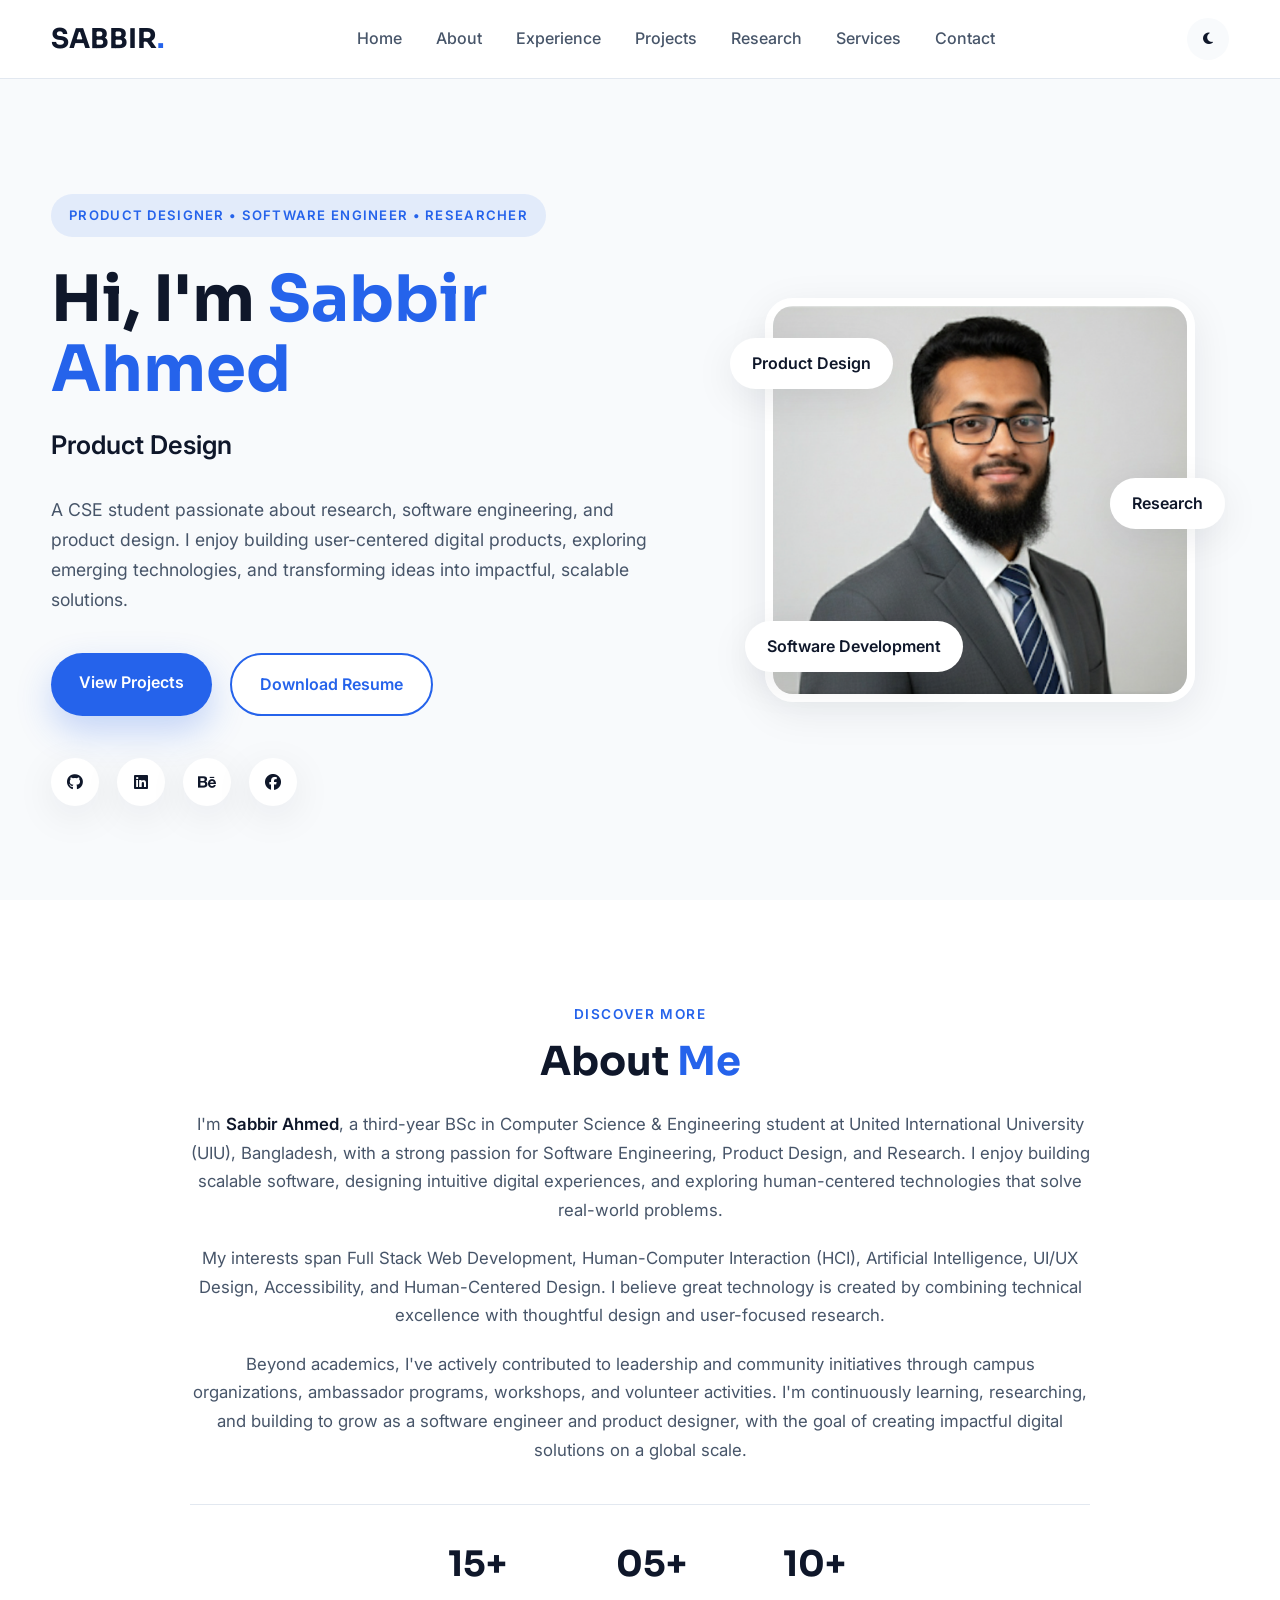
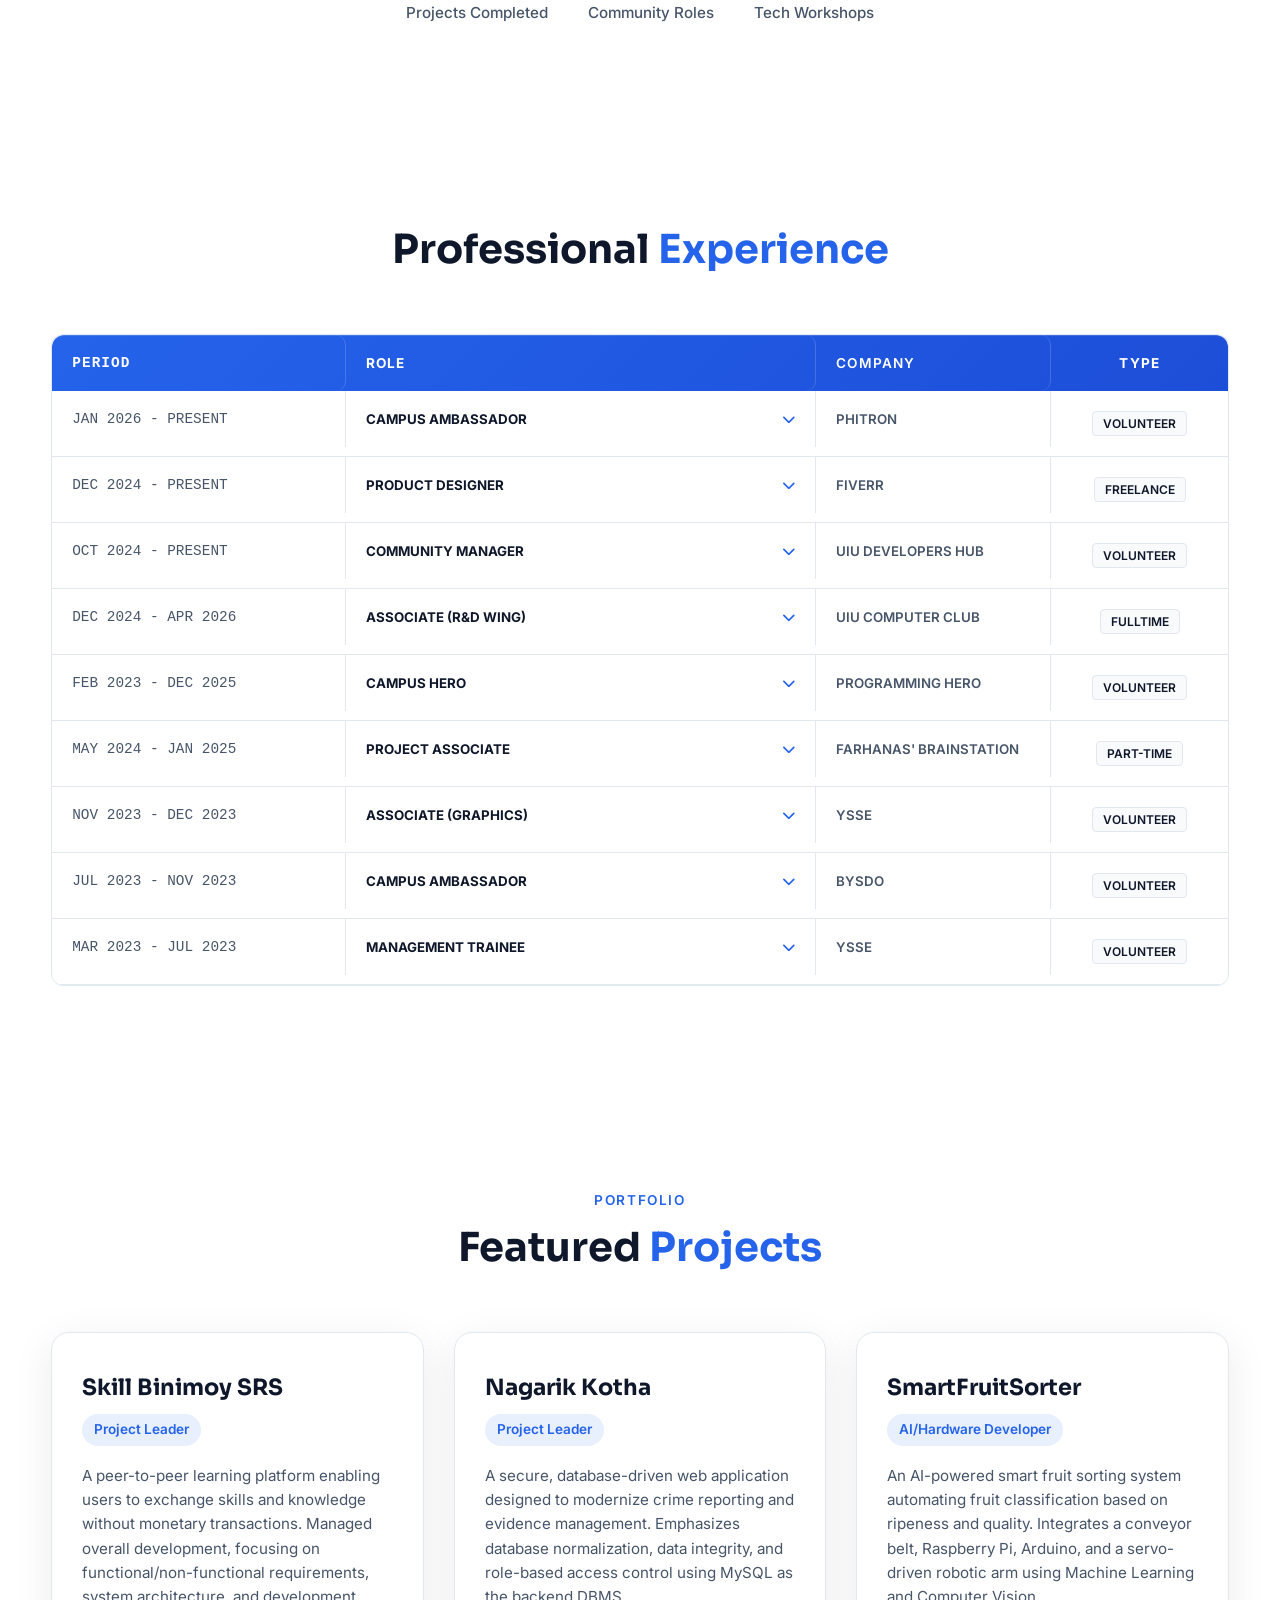
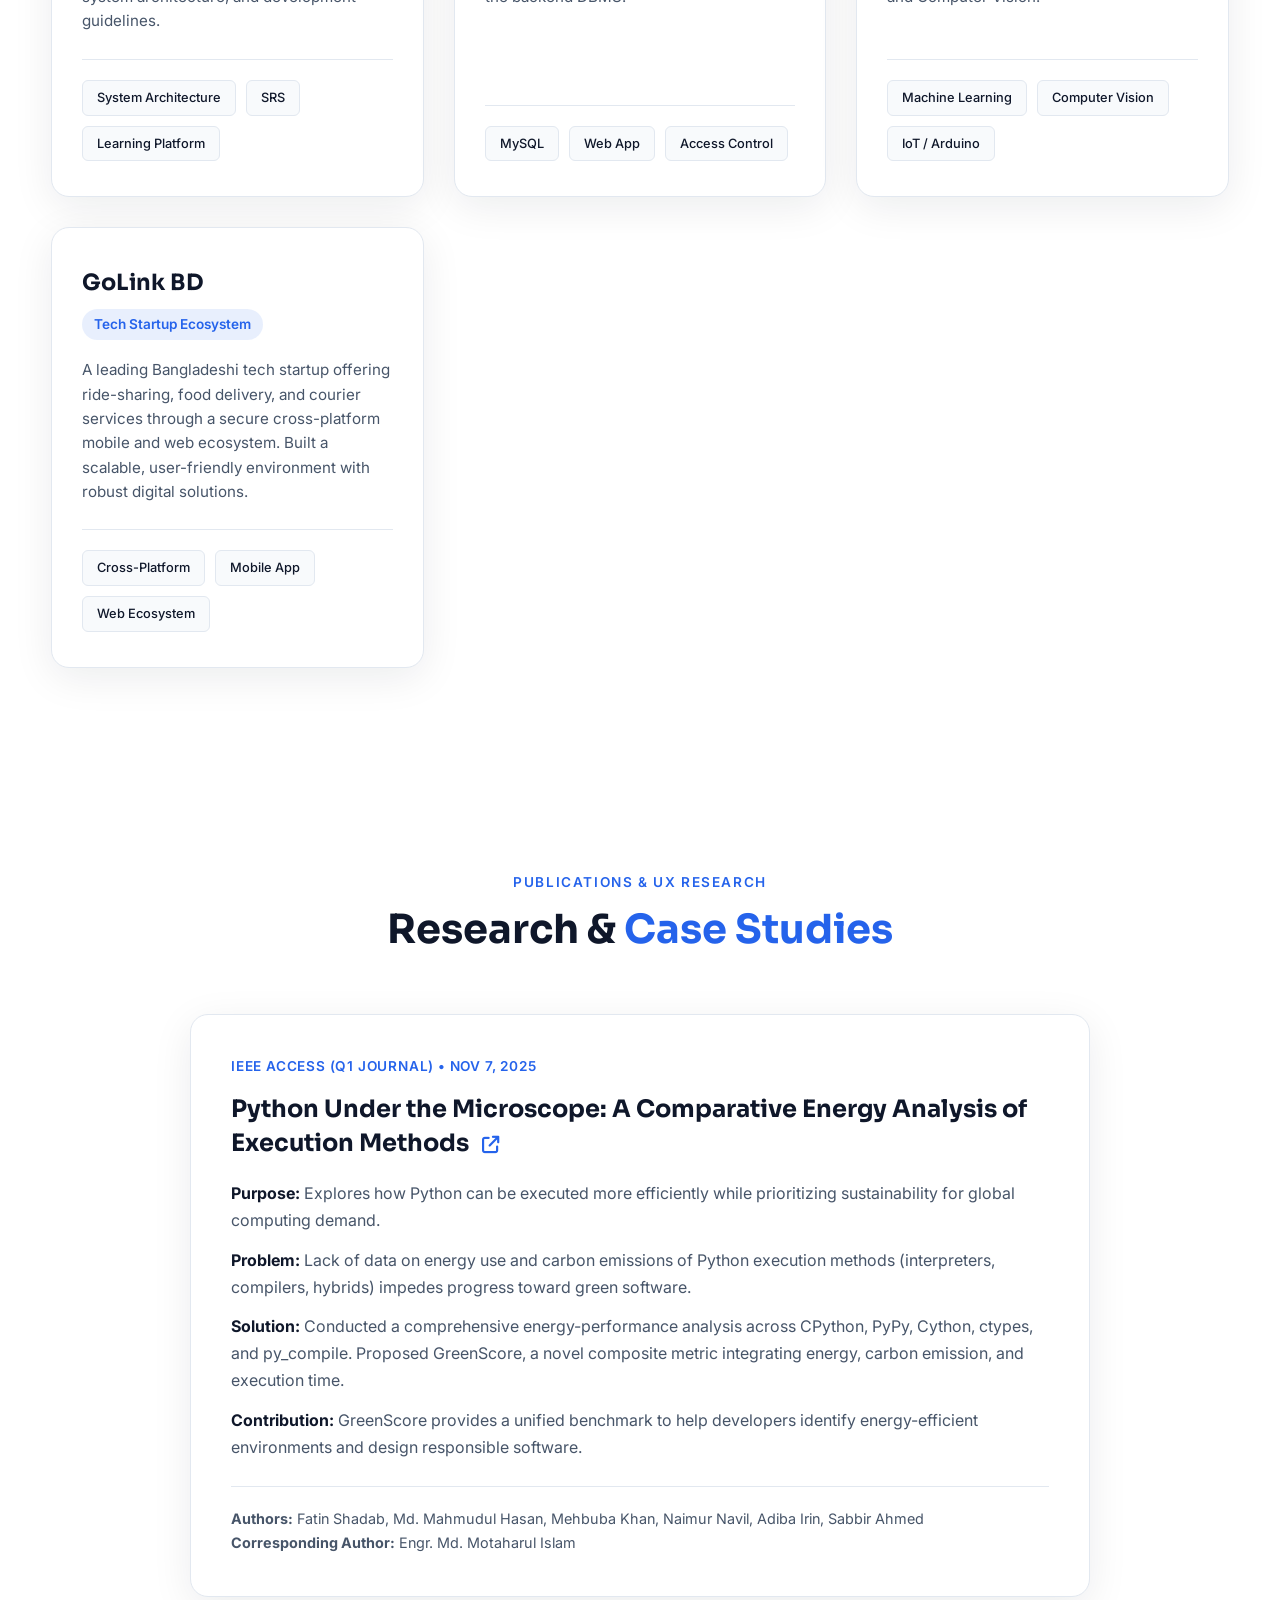
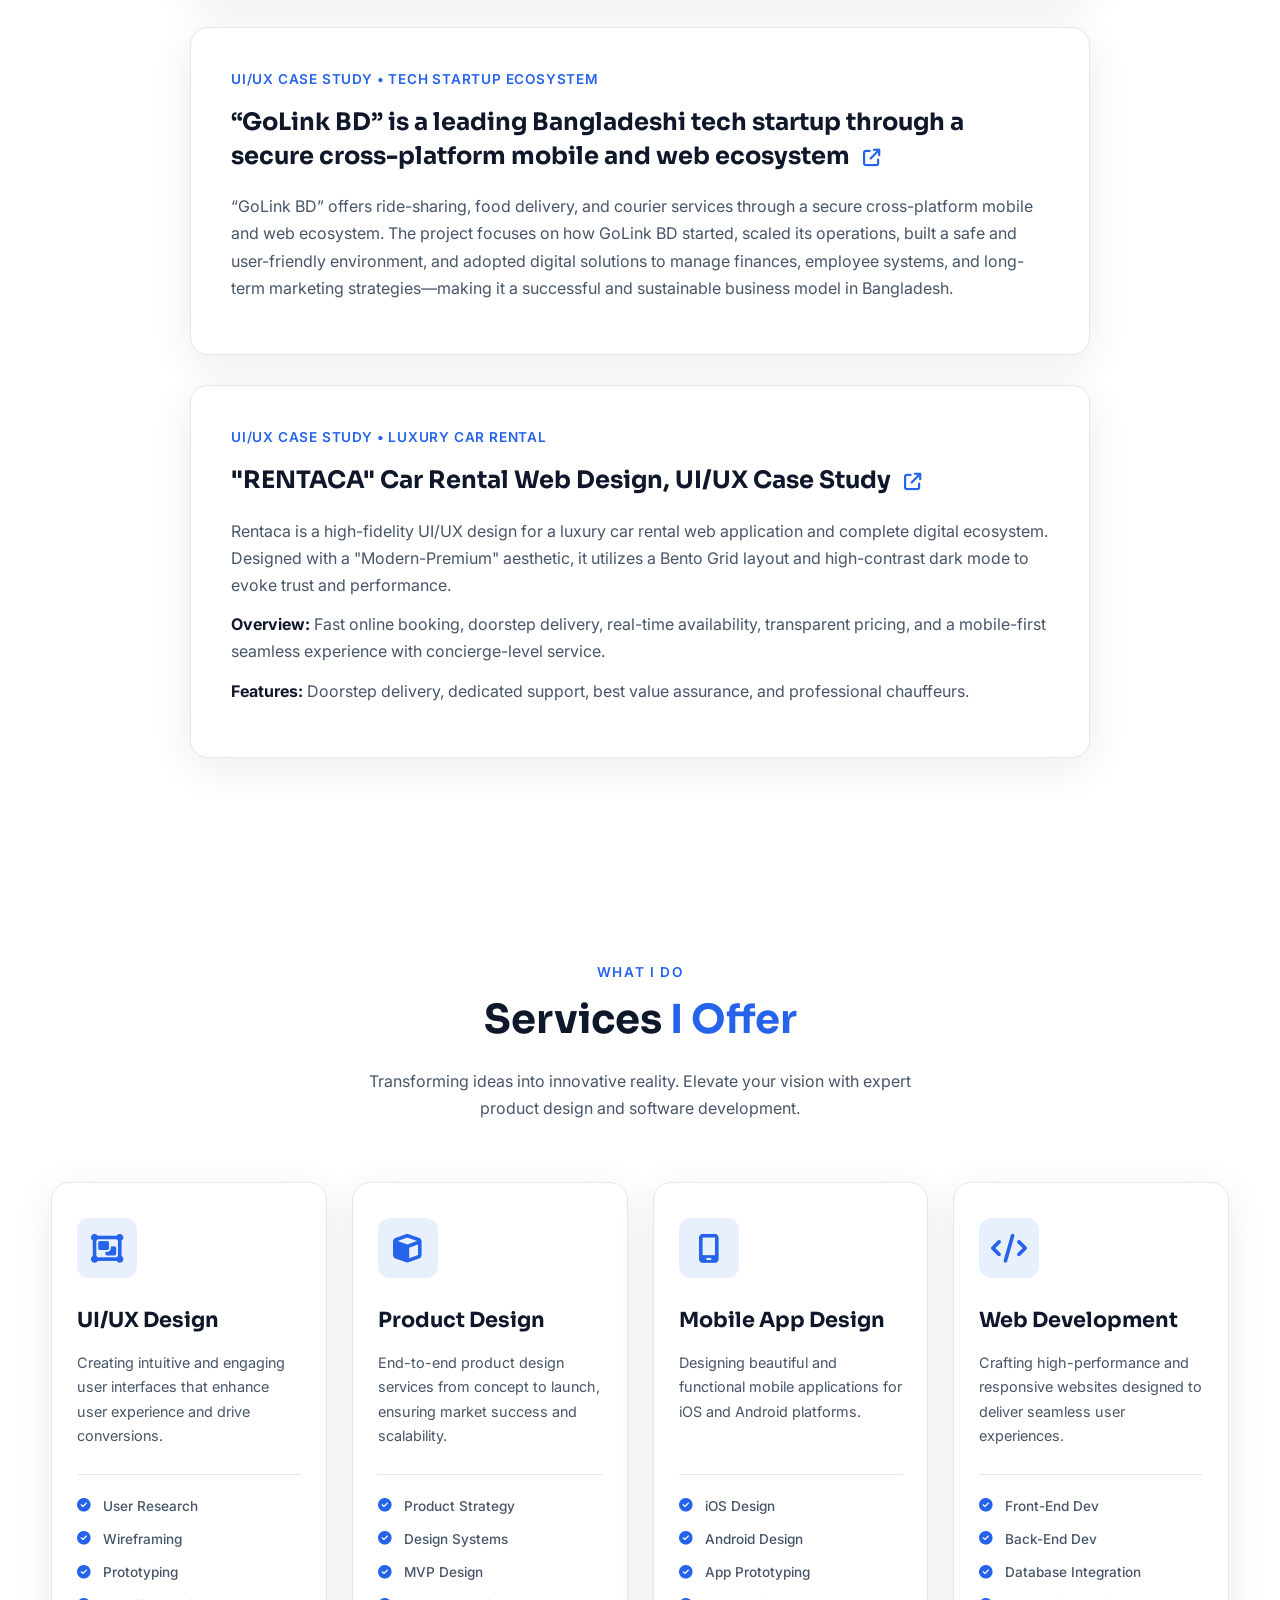
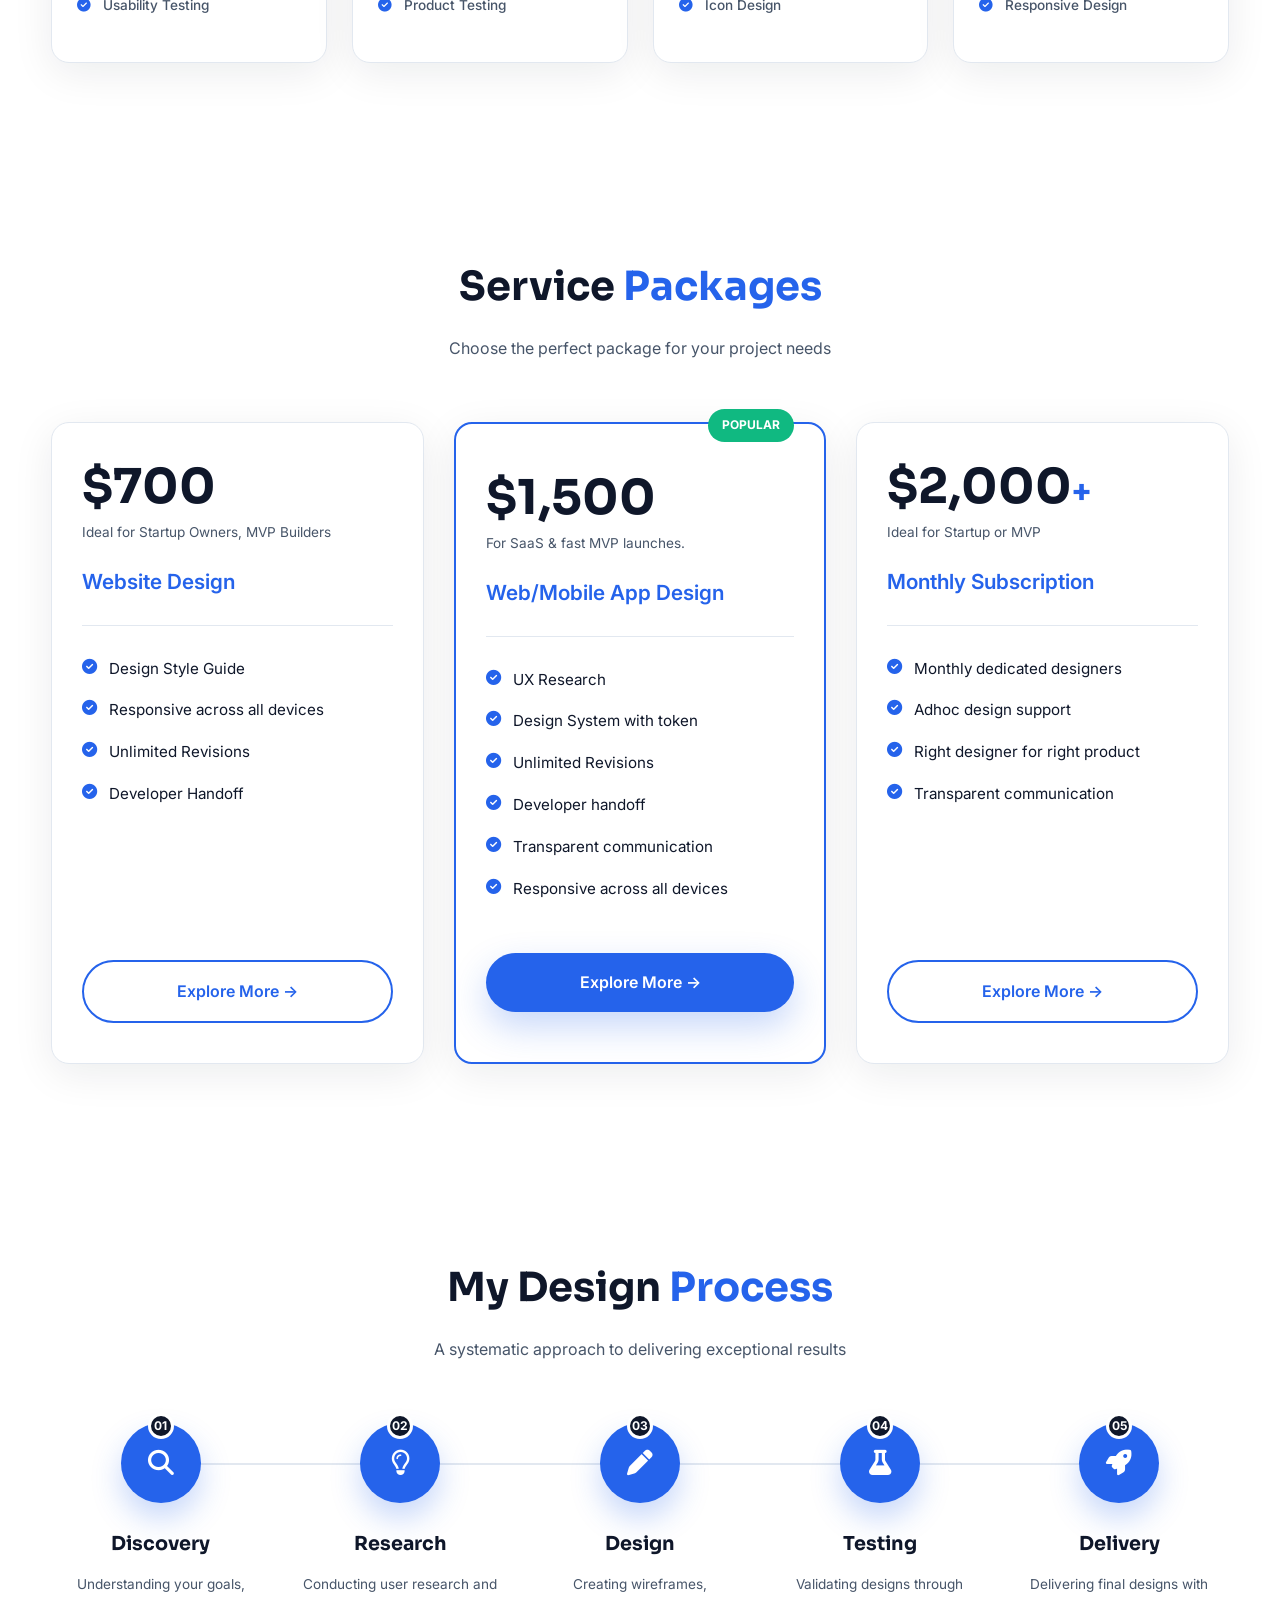
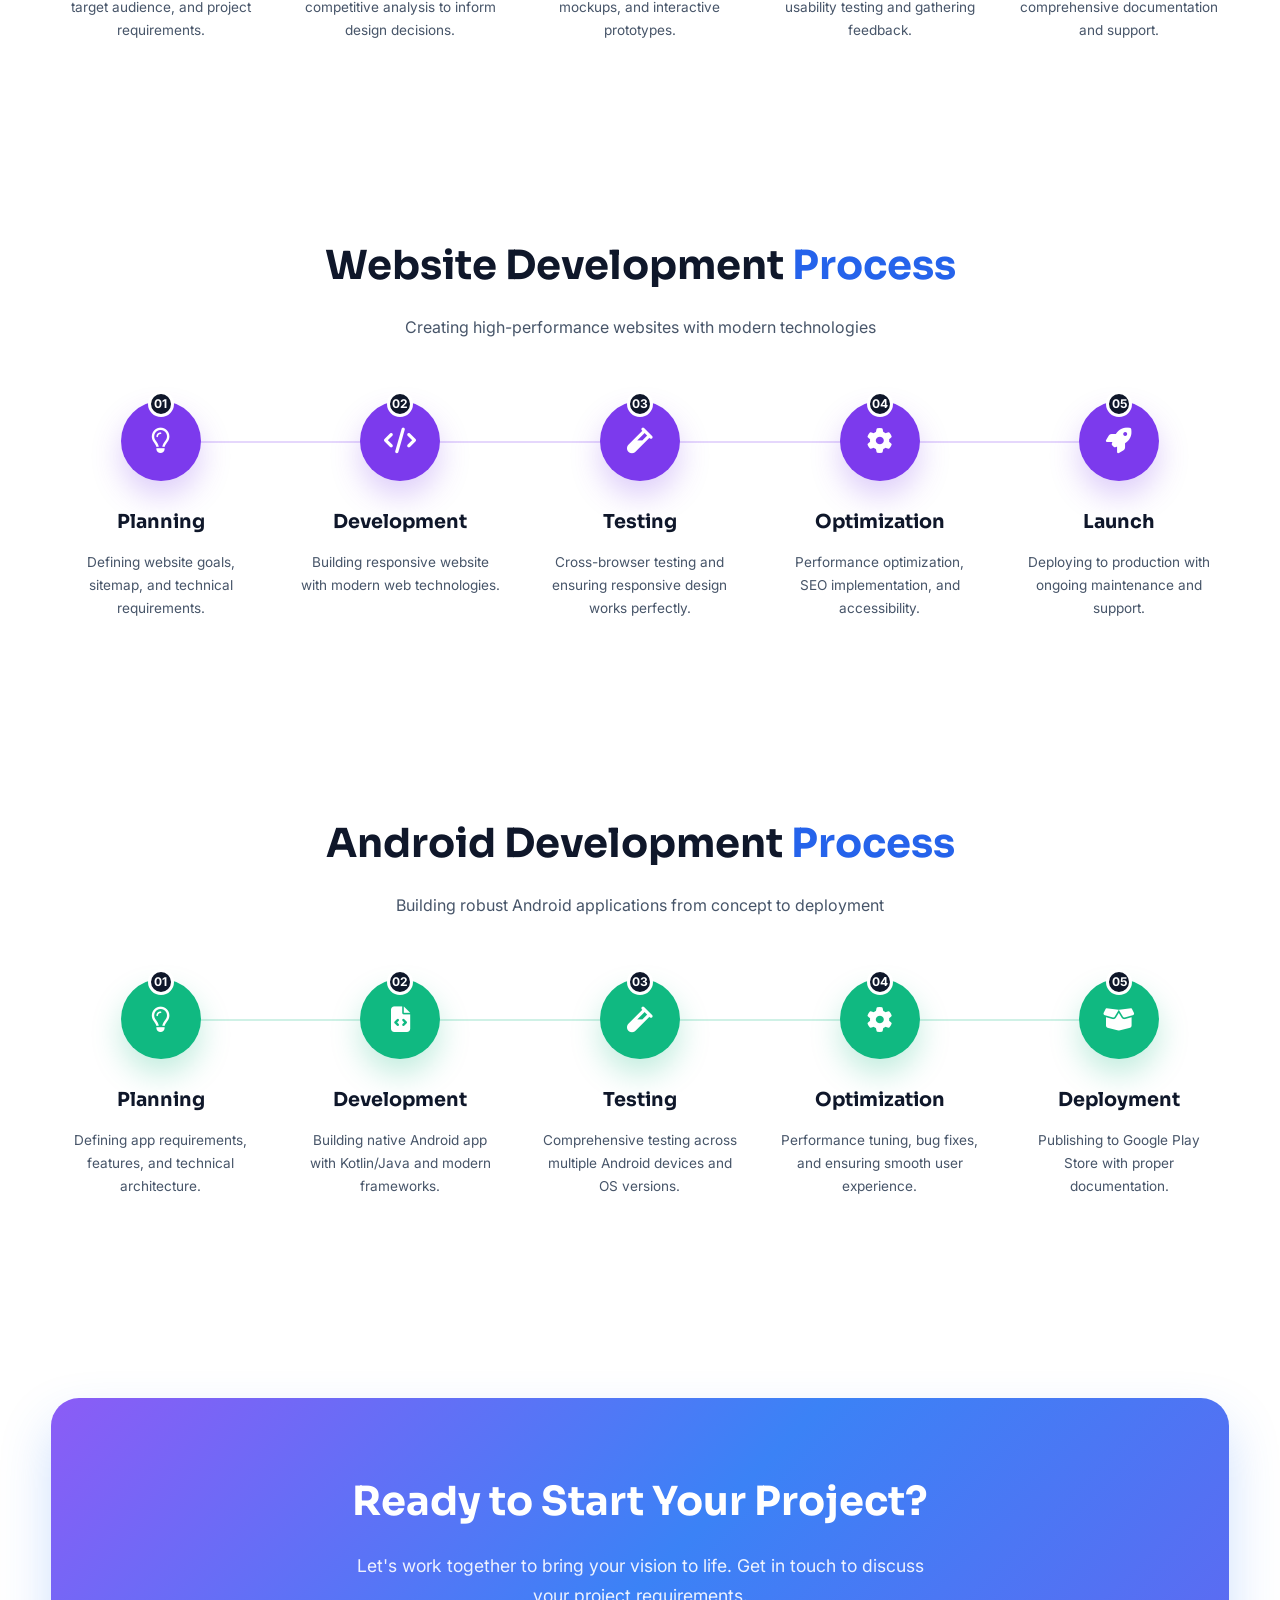
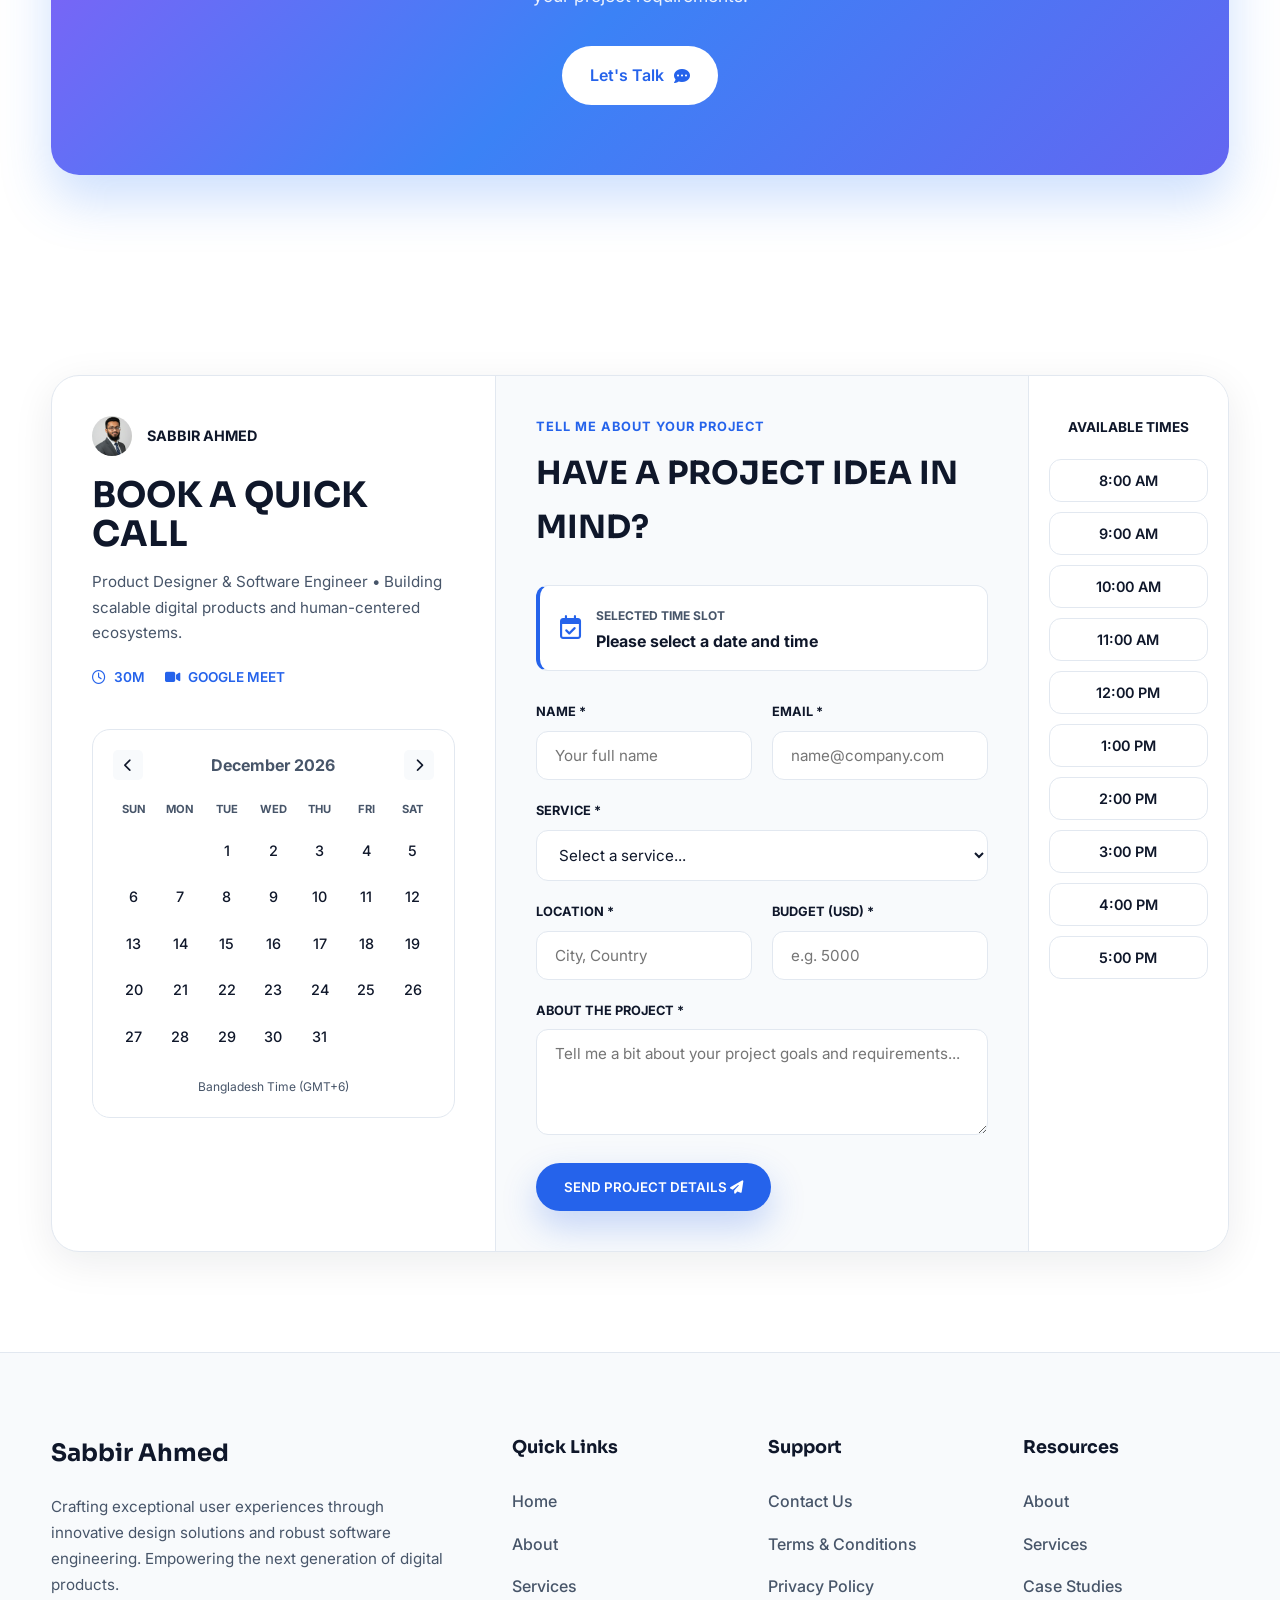
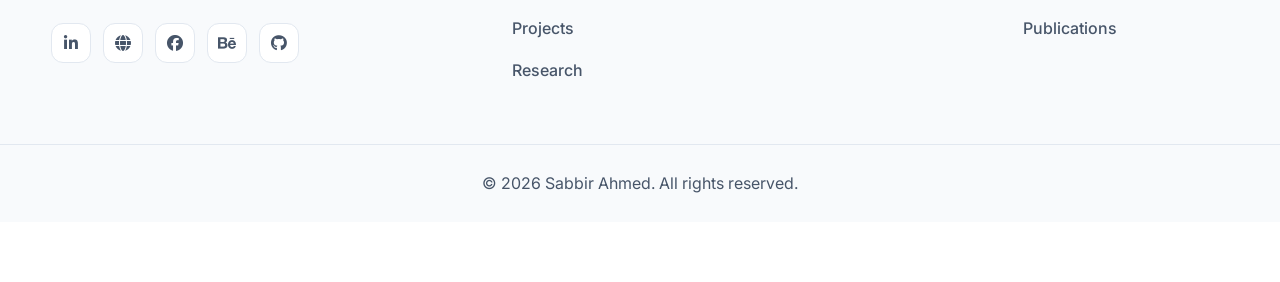
==== commit 238a04fa: "Update homepage content" ====
--- a/index.html
+++ b/index.html
@@ -2,9 +2,6 @@
 <html lang="en">
 
 <head>
-    <!-- ==========================
-         Basic SEO & Meta
-    =========================== -->
     <meta charset="UTF-8">
     <meta name="viewport" content="width=device-width, initial-scale=1.0">
     <title>Sabbir Ahmed | Software Engineer & Product Designer</title>
@@ -13,49 +10,32 @@
     <meta name="author" content="Sabbir Ahmed">
     <meta name="theme-color" content="#2563EB">
 
-    <!-- Open Graph / LinkedIn / Facebook -->
     <meta property="og:type" content="website">
     <meta property="og:url" content="https://yourdomain.com/">
     <meta property="og:title" content="Sabbir Ahmed | Software Engineer & Product Designer">
     <meta property="og:description" content="Explore the portfolio of Sabbir Ahmed, featuring case studies, software projects, and research publications.">
     <meta property="og:image" content="assets/images/og-preview.jpg">
 
-    <!-- Twitter -->
     <meta property="twitter:card" content="summary_large_image">
     <meta property="twitter:url" content="https://yourdomain.com/">
     <meta property="twitter:title" content="Sabbir Ahmed | Software Engineer & Product Designer">
     <meta property="twitter:description" content="Explore the portfolio of Sabbir Ahmed, featuring case studies, software projects, and research publications.">
     <meta property="twitter:image" content="assets/images/og-preview.jpg">
 
-    <!-- ==========================
-         Google Fonts
-    =========================== -->
     <link rel="preconnect" href="https://fonts.googleapis.com">
     <link rel="preconnect" href="https://fonts.gstatic.com" crossorigin>
     <link href="https://fonts.googleapis.com/css2?family=Inter:wght@300;400;500;600;700;800&family=Sora:wght@400;500;600;700;800&display=swap" rel="stylesheet">
 
-    <!-- ==========================
-         Font Awesome (Deferred for Performance)
-    =========================== -->
     <link rel="stylesheet" href="https://cdnjs.cloudflare.com/ajax/libs/font-awesome/6.7.2/css/all.min.css" media="print" onload="this.media='all'">
     <noscript><link rel="stylesheet" href="https://cdnjs.cloudflare.com/ajax/libs/font-awesome/6.7.2/css/all.min.css"></noscript>
 
-    <!-- ==========================
-         CSS
-    =========================== -->
     <link rel="stylesheet" href="style.css">
 </head>
 
 <body>
 
-    <!-- ==========================================
-         SCROLL PROGRESS
-    =========================================== -->
     <div id="progress-bar" aria-hidden="true"></div>
 
-    <!-- ==========================================
-         HEADER
-    =========================================== -->
     <header class="header">
         <nav class="navbar container" aria-label="Main Navigation">
             <a href="#" class="logo" aria-label="Go to homepage">
@@ -81,9 +61,6 @@
         </nav>
     </header>
 
-    <!-- ==========================================
-         HERO SECTION
-    =========================================== -->
     <section class="hero" id="home">
         <div class="container hero-container">
             <div class="hero-left">
@@ -98,10 +75,10 @@
                     <a href="#" class="btn btn-secondary">Download Resume</a>
                 </div>
                 <div class="social-icons">
-                    <a href="#" aria-label="GitHub Profile"><i class="fab fa-github" aria-hidden="true"></i></a>
-                    <a href="#" aria-label="LinkedIn Profile"><i class="fab fa-linkedin" aria-hidden="true"></i></a>
-                    <a href="#" aria-label="Behance Portfolio"><i class="fab fa-behance" aria-hidden="true"></i></a>
-                    <a href="#" aria-label="Facebook Profile"><i class="fab fa-facebook" aria-hidden="true"></i></a>
+                    <a href="https://github.com/SabbirDevHub" target="_blank" rel="noopener noreferrer" aria-label="GitHub Profile"><i class="fab fa-github" aria-hidden="true"></i></a>
+                    <a href="https://www.linkedin.com/in/sabbirahmeduiux" target="_blank" rel="noopener noreferrer" aria-label="LinkedIn Profile"><i class="fab fa-linkedin" aria-hidden="true"></i></a>
+                    <a href="https://www.behance.net/sabbirahmed_uiux" target="_blank" rel="noopener noreferrer" aria-label="Behance Portfolio"><i class="fab fa-behance" aria-hidden="true"></i></a>
+                    <a href="https://www.facebook.com/sabbirb.ahmed.94/" target="_blank" rel="noopener noreferrer" aria-label="Facebook Profile"><i class="fab fa-facebook" aria-hidden="true"></i></a>
                 </div>
             </div>
             <div class="hero-right">
@@ -115,9 +92,6 @@
         </div>
     </section>
 
-    <!-- ==========================================
-         ABOUT SECTION
-    =========================================== -->
     <section id="about" class="about section-padding">
         <div class="container about-container">
             <div class="about-content">
@@ -150,9 +124,6 @@
         </div>
     </section>
 
-    <!-- ==========================================
-         EXPERIENCE SECTION
-    =========================================== -->
     <section id="experience" class="experience section-padding">
         <div class="container">
             <div class="section-header text-center">
@@ -166,7 +137,6 @@
                     <div class="exp-col col-type">TYPE</div>
                 </div>
 
-                <!-- Experience Row 1 -->
                 <div class="exp-row-group">
                     <button class="exp-row" aria-expanded="false" aria-controls="exp-detail-1" style="width:100%; text-align:left; border:none; background:none; font-family:inherit; cursor:pointer;">
                         <div class="exp-col col-period">JAN 2026 - PRESENT</div>
@@ -183,7 +153,6 @@
                     </div>
                 </div>
 
-                <!-- Experience Row 2 -->
                 <div class="exp-row-group">
                     <button class="exp-row" aria-expanded="false" aria-controls="exp-detail-2" style="width:100%; text-align:left; border:none; background:none; font-family:inherit; cursor:pointer;">
                         <div class="exp-col col-period">DEC 2024 - PRESENT</div>
@@ -200,7 +169,6 @@
                     </div>
                 </div>
 
-                <!-- Experience Row 3 -->
                 <div class="exp-row-group">
                     <button class="exp-row" aria-expanded="false" aria-controls="exp-detail-3" style="width:100%; text-align:left; border:none; background:none; font-family:inherit; cursor:pointer;">
                         <div class="exp-col col-period">OCT 2024 - PRESENT</div>
@@ -217,7 +185,6 @@
                     </div>
                 </div>
 
-                <!-- Experience Row 4 -->
                 <div class="exp-row-group">
                     <button class="exp-row" aria-expanded="false" aria-controls="exp-detail-4" style="width:100%; text-align:left; border:none; background:none; font-family:inherit; cursor:pointer;">
                         <div class="exp-col col-period">DEC 2024 - APR 2026</div>
@@ -234,7 +201,6 @@
                     </div>
                 </div>
 
-                <!-- Experience Row 5 -->
                 <div class="exp-row-group">
                     <button class="exp-row" aria-expanded="false" aria-controls="exp-detail-5" style="width:100%; text-align:left; border:none; background:none; font-family:inherit; cursor:pointer;">
                         <div class="exp-col col-period">FEB 2023 - DEC 2025</div>
@@ -251,7 +217,6 @@
                     </div>
                 </div>
 
-                <!-- Experience Row 6 -->
                 <div class="exp-row-group">
                     <button class="exp-row" aria-expanded="false" aria-controls="exp-detail-6" style="width:100%; text-align:left; border:none; background:none; font-family:inherit; cursor:pointer;">
                         <div class="exp-col col-period">MAY 2024 - JAN 2025</div>
@@ -268,7 +233,6 @@
                     </div>
                 </div>
 
-                <!-- Experience Row 7 -->
                 <div class="exp-row-group">
                     <button class="exp-row" aria-expanded="false" aria-controls="exp-detail-7" style="width:100%; text-align:left; border:none; background:none; font-family:inherit; cursor:pointer;">
                         <div class="exp-col col-period">NOV 2023 - DEC 2023</div>
@@ -285,7 +249,6 @@
                     </div>
                 </div>
 
-                <!-- Experience Row 8 -->
                 <div class="exp-row-group">
                     <button class="exp-row" aria-expanded="false" aria-controls="exp-detail-8" style="width:100%; text-align:left; border:none; background:none; font-family:inherit; cursor:pointer;">
                         <div class="exp-col col-period">JUL 2023 - NOV 2023</div>
@@ -302,7 +265,6 @@
                     </div>
                 </div>
 
-                <!-- Experience Row 9 -->
                 <div class="exp-row-group">
                     <button class="exp-row" aria-expanded="false" aria-controls="exp-detail-9" style="width:100%; text-align:left; border:none; background:none; font-family:inherit; cursor:pointer;">
                         <div class="exp-col col-period">MAR 2023 - JUL 2023</div>
@@ -323,9 +285,6 @@
         </div>
     </section>
 
-    <!-- ==========================================
-         PROJECTS SECTION
-    =========================================== -->
     <section id="projects" class="projects section-padding">
         <div class="container">
             <div class="section-header text-center">
@@ -406,9 +365,6 @@
         </div>
     </section>
 
-    <!-- ==========================================
-         RESEARCH SECTION
-    =========================================== -->
     <section id="research" class="research section-padding">
         <div class="container">
             <div class="section-header text-center">
@@ -466,9 +422,6 @@
         </div>
     </section>
 
-    <!-- ==========================================
-         SERVICES & PRICING 
-    =========================================== -->
     <section id="services" class="services section-padding">
         <div class="container">
             <div class="section-header text-center">
@@ -596,9 +549,6 @@
         </div>
     </section>
 
-    <!-- ==========================================
-         DESIGN PROCESS SECTION
-    =========================================== -->
     <section id="process" class="process section-padding">
         <div class="container">
             <div class="section-header text-center">
@@ -659,9 +609,6 @@
         </div>
     </section>
 
-    <!-- ==========================================
-         WEB DEVELOPMENT PROCESS SECTION
-    =========================================== -->
     <section id="web-process" class="process section-padding theme-pink">
         <div class="container">
             <div class="section-header text-center">
@@ -722,9 +669,6 @@
         </div>
     </section>
 
-    <!-- ==========================================
-         ANDROID DEVELOPMENT PROCESS SECTION
-    =========================================== -->
     <section id="android-process" class="process section-padding theme-green">
         <div class="container">
             <div class="section-header text-center">
@@ -785,9 +729,6 @@
         </div>
     </section>
 
-    <!-- ==========================================
-         CTA SECTION
-    =========================================== -->
     <section class="cta-section section-padding">
         <div class="container">
             <div class="cta-box">
@@ -798,14 +739,10 @@
         </div>
     </section>
 
-    <!-- ==========================================
-         CONTACT SECTION
-    =========================================== -->
     <section id="contact" class="contact-section section-padding">
         <div class="container">
             <div class="contact-wrapper">
                 
-                <!-- Left Column -->
                 <div class="contact-left">
                     <div class="profile-header">
                         <img src="assets/images/profile-placeholder.png" alt="Sabbir Ahmed" class="contact-avatar" loading="lazy">
@@ -835,7 +772,6 @@
                     </div>
                 </div>
 
-                <!-- Right Column (Form) -->
                 <div class="contact-right">
                     <div class="form-header">
                         <span class="sub-label">TELL ME ABOUT YOUR PROJECT</span>
@@ -898,7 +834,6 @@
                     </form>
                 </div>
 
-                <!-- Right Column (Time Slots) -->
                 <div class="time-slots-container">
                     <h4>AVAILABLE TIMES</h4>
                     <div class="slots-list" id="slots-list"></div>
@@ -908,9 +843,6 @@
         </div>
     </section>
 
-    <!-- ==========================================
-         FOOTER
-    =========================================== -->
     <footer class="footer">
         <div class="container footer-grid">
             
@@ -918,11 +850,11 @@
                 <h3 class="footer-logo">Sabbir Ahmed</h3>
                 <p>Crafting exceptional user experiences through innovative design solutions and robust software engineering. Empowering the next generation of digital products.</p>
                 <div class="footer-social">
-                    <a href="#" aria-label="LinkedIn"><i class="fa-brands fa-linkedin-in" aria-hidden="true"></i></a>
-                    <a href="#" aria-label="Website"><i class="fa-solid fa-globe" aria-hidden="true"></i></a>
-                    <a href="#" aria-label="Instagram"><i class="fa-brands fa-instagram" aria-hidden="true"></i></a>
-                    <a href="#" aria-label="Behance"><i class="fa-brands fa-behance" aria-hidden="true"></i></a>
-                    <a href="#" aria-label="GitHub"><i class="fa-brands fa-github" aria-hidden="true"></i></a>
+                    <a href="https://www.linkedin.com/in/sabbirahmeduiux" target="_blank" rel="noopener noreferrer" aria-label="LinkedIn"><i class="fa-brands fa-linkedin-in" aria-hidden="true"></i></a>
+                    <a href="https://sabbir-ahmed-pi.vercel.app/" target="_blank" rel="noopener noreferrer" aria-label="Website"><i class="fa-solid fa-globe" aria-hidden="true"></i></a>
+                    <a href="https://www.facebook.com/sabbirb.ahmed.94/" target="_blank" rel="noopener noreferrer" aria-label="Facebook"><i class="fa-brands fa-facebook" aria-hidden="true"></i></a>
+                    <a href="https://www.behance.net/sabbirahmed_uiux" target="_blank" rel="noopener noreferrer" aria-label="Behance"><i class="fa-brands fa-behance" aria-hidden="true"></i></a>
+                    <a href="https://github.com/SabbirDevHub" target="_blank" rel="noopener noreferrer" aria-label="GitHub"><i class="fa-brands fa-github" aria-hidden="true"></i></a>
                 </div>
             </div>
 
@@ -965,9 +897,6 @@
         </div>
     </footer>
 
-    <!-- ==========================================
-         JAVASCRIPT
-    =========================================== -->
     <script src="script.js"></script>
 
 </body>
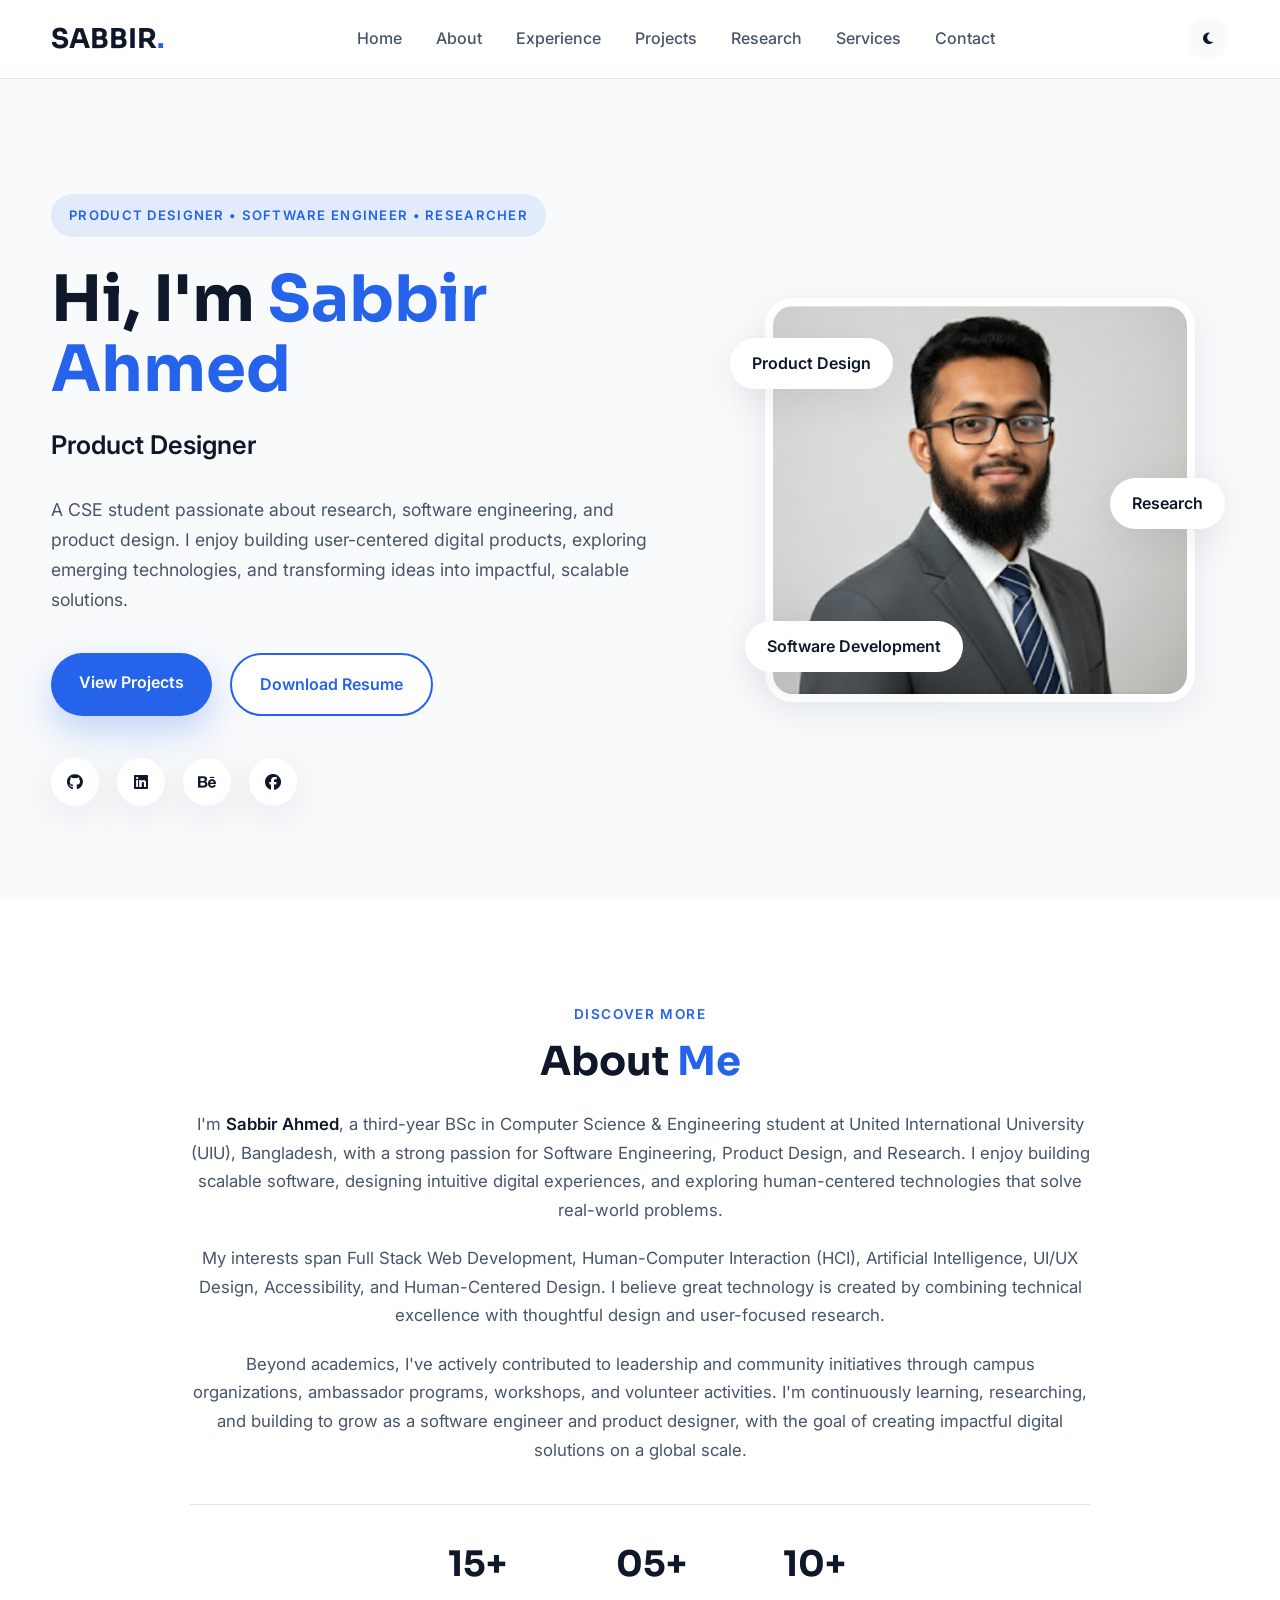
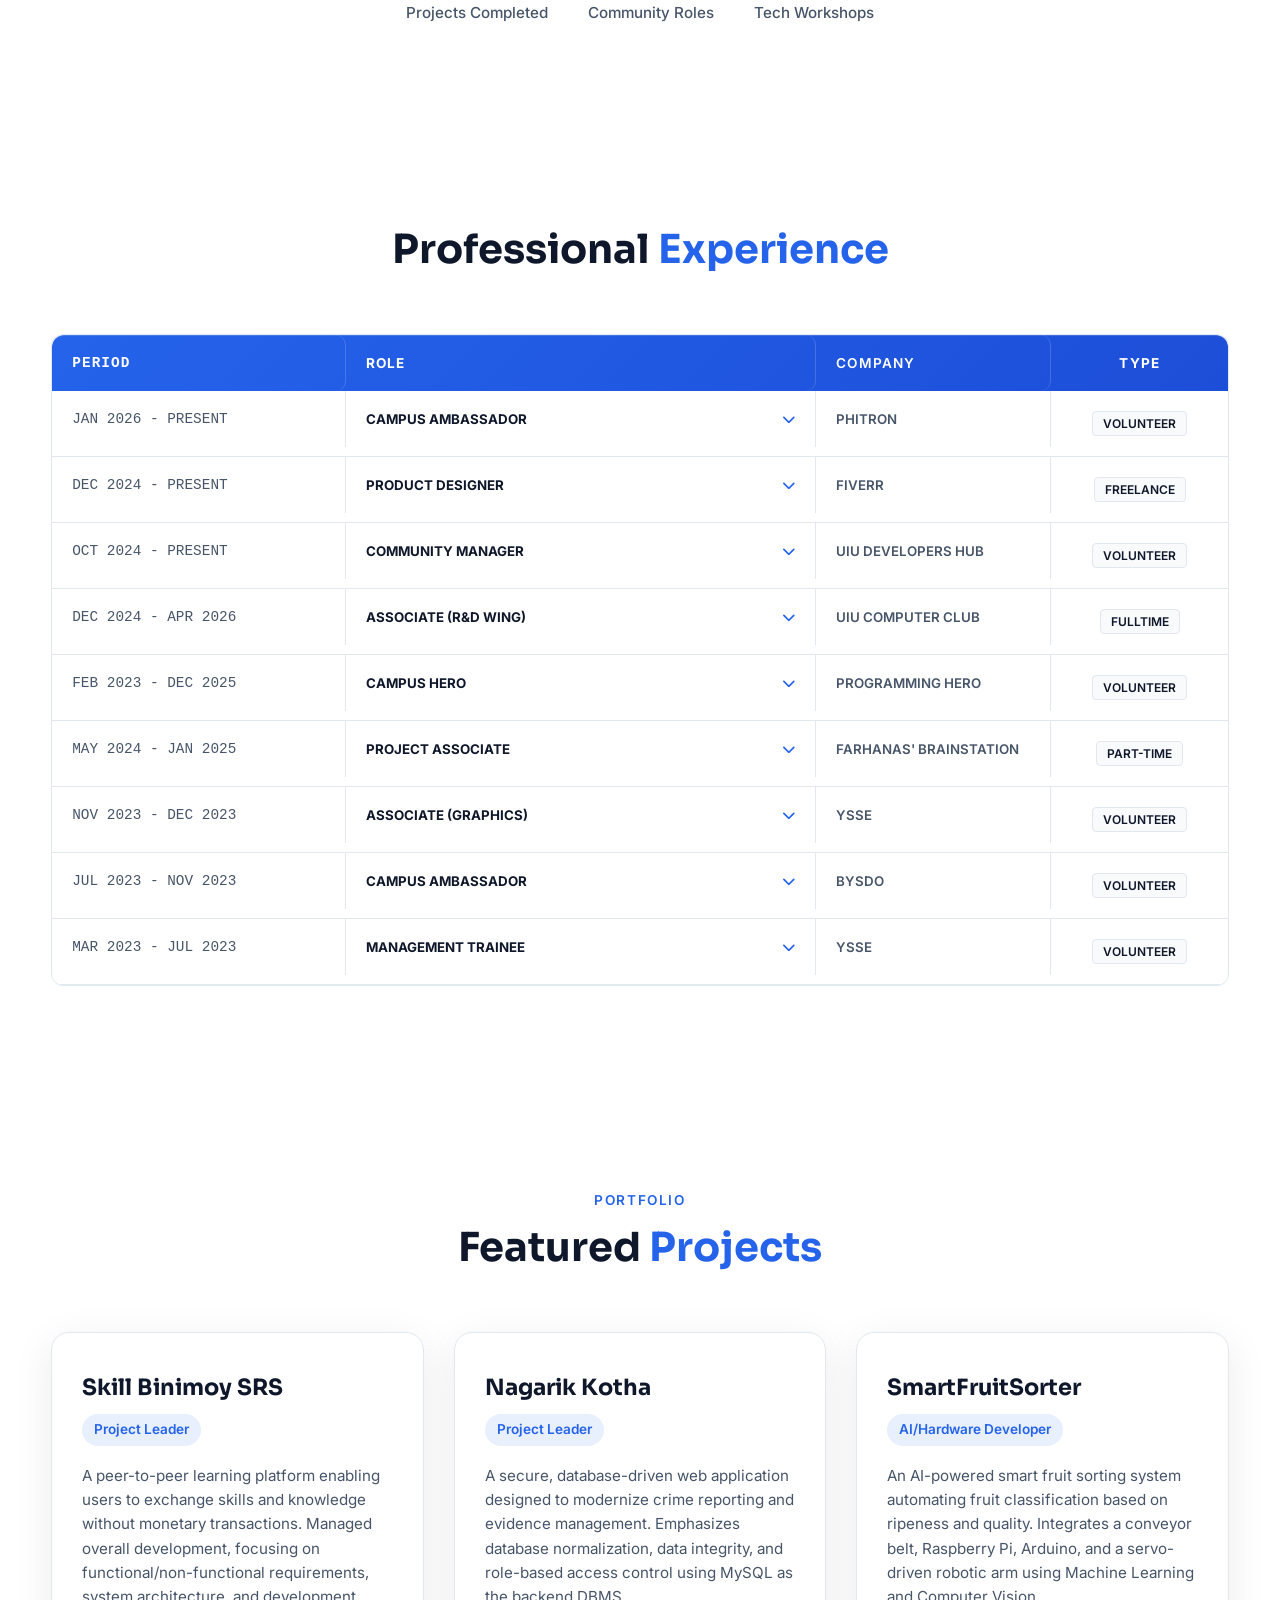
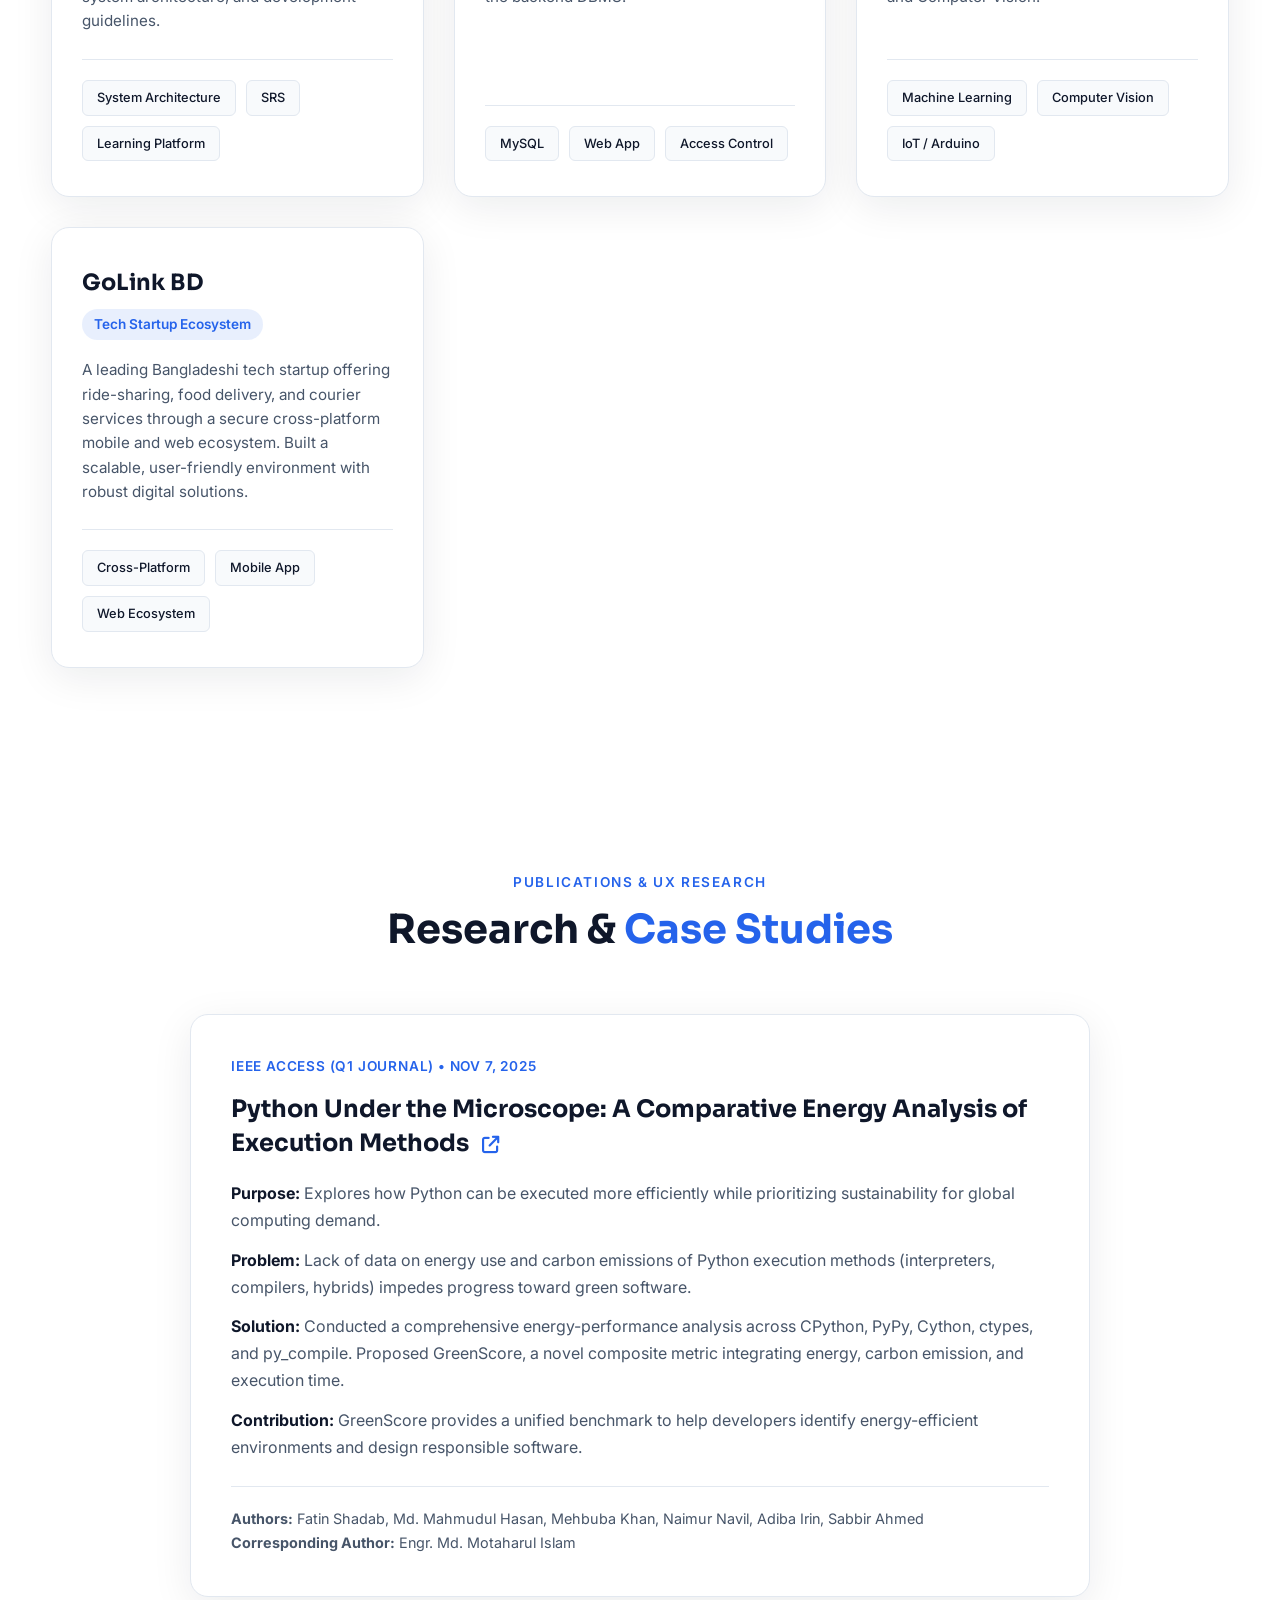
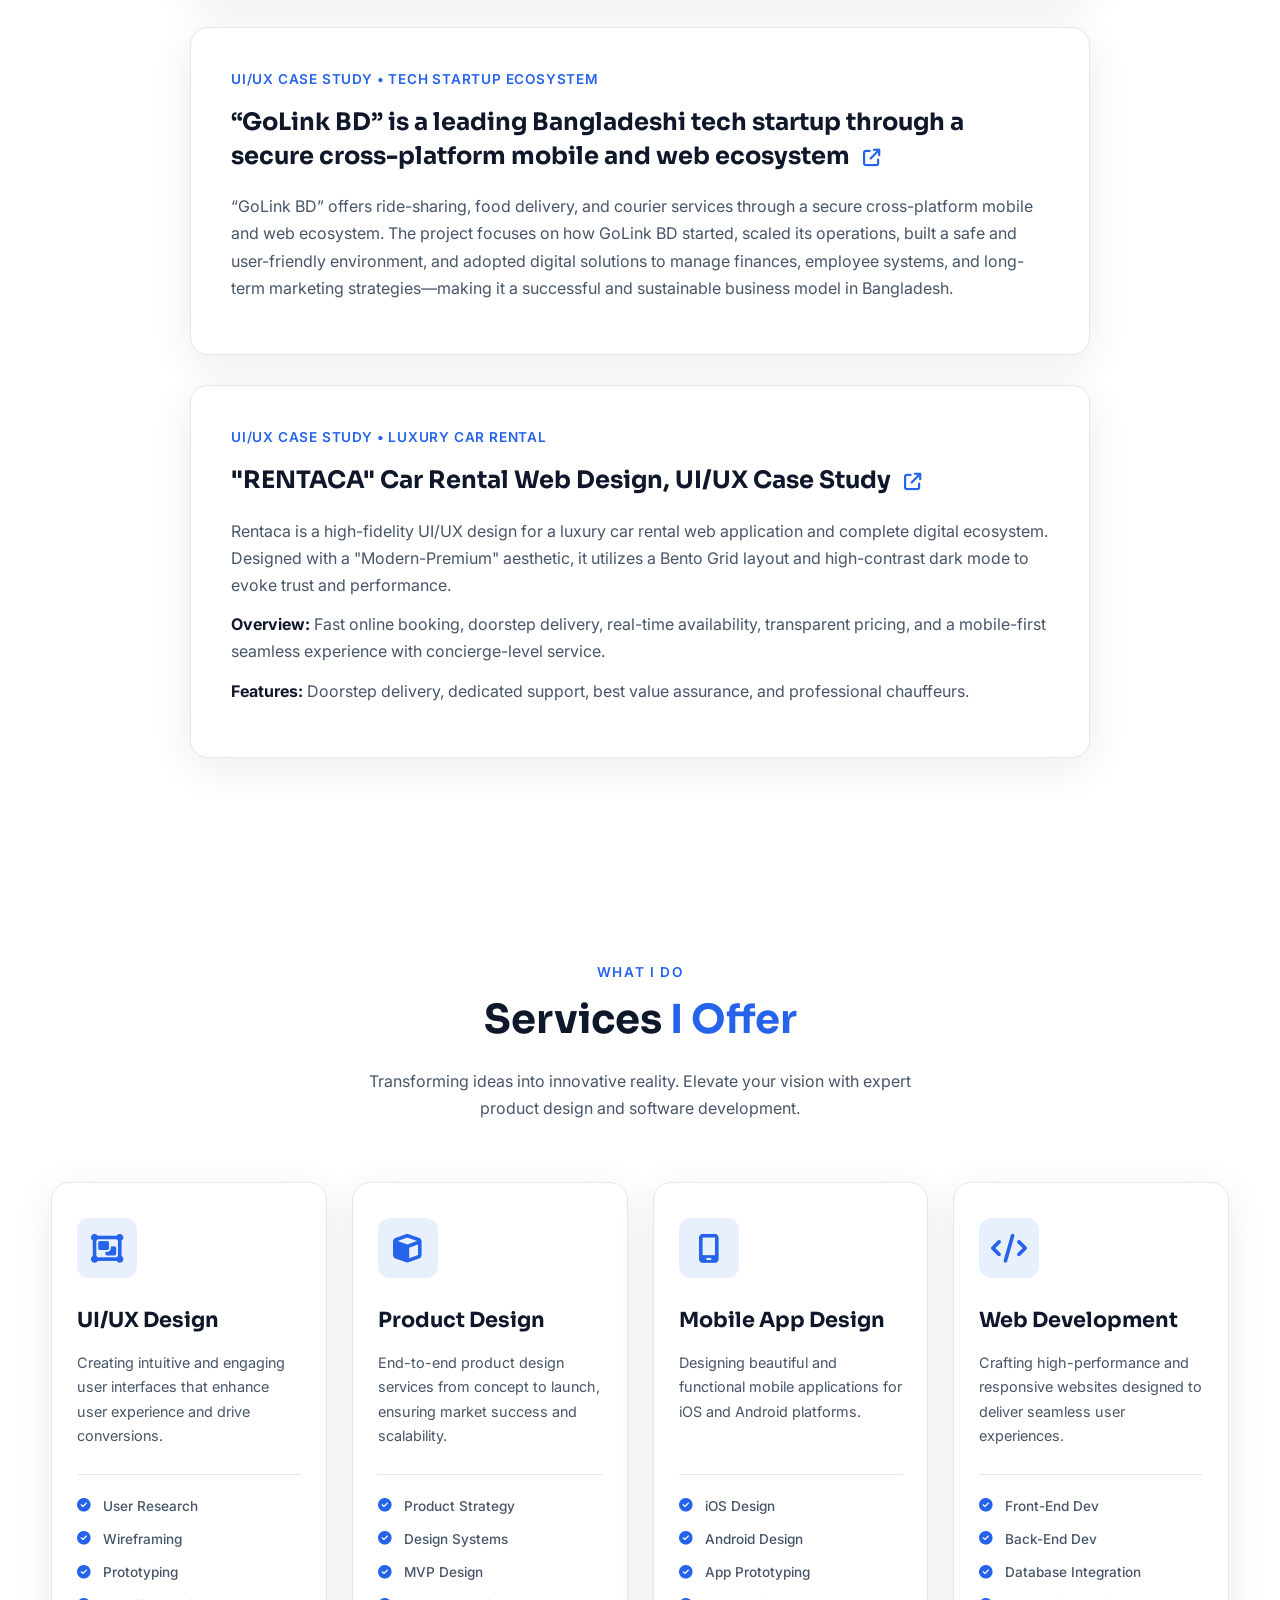
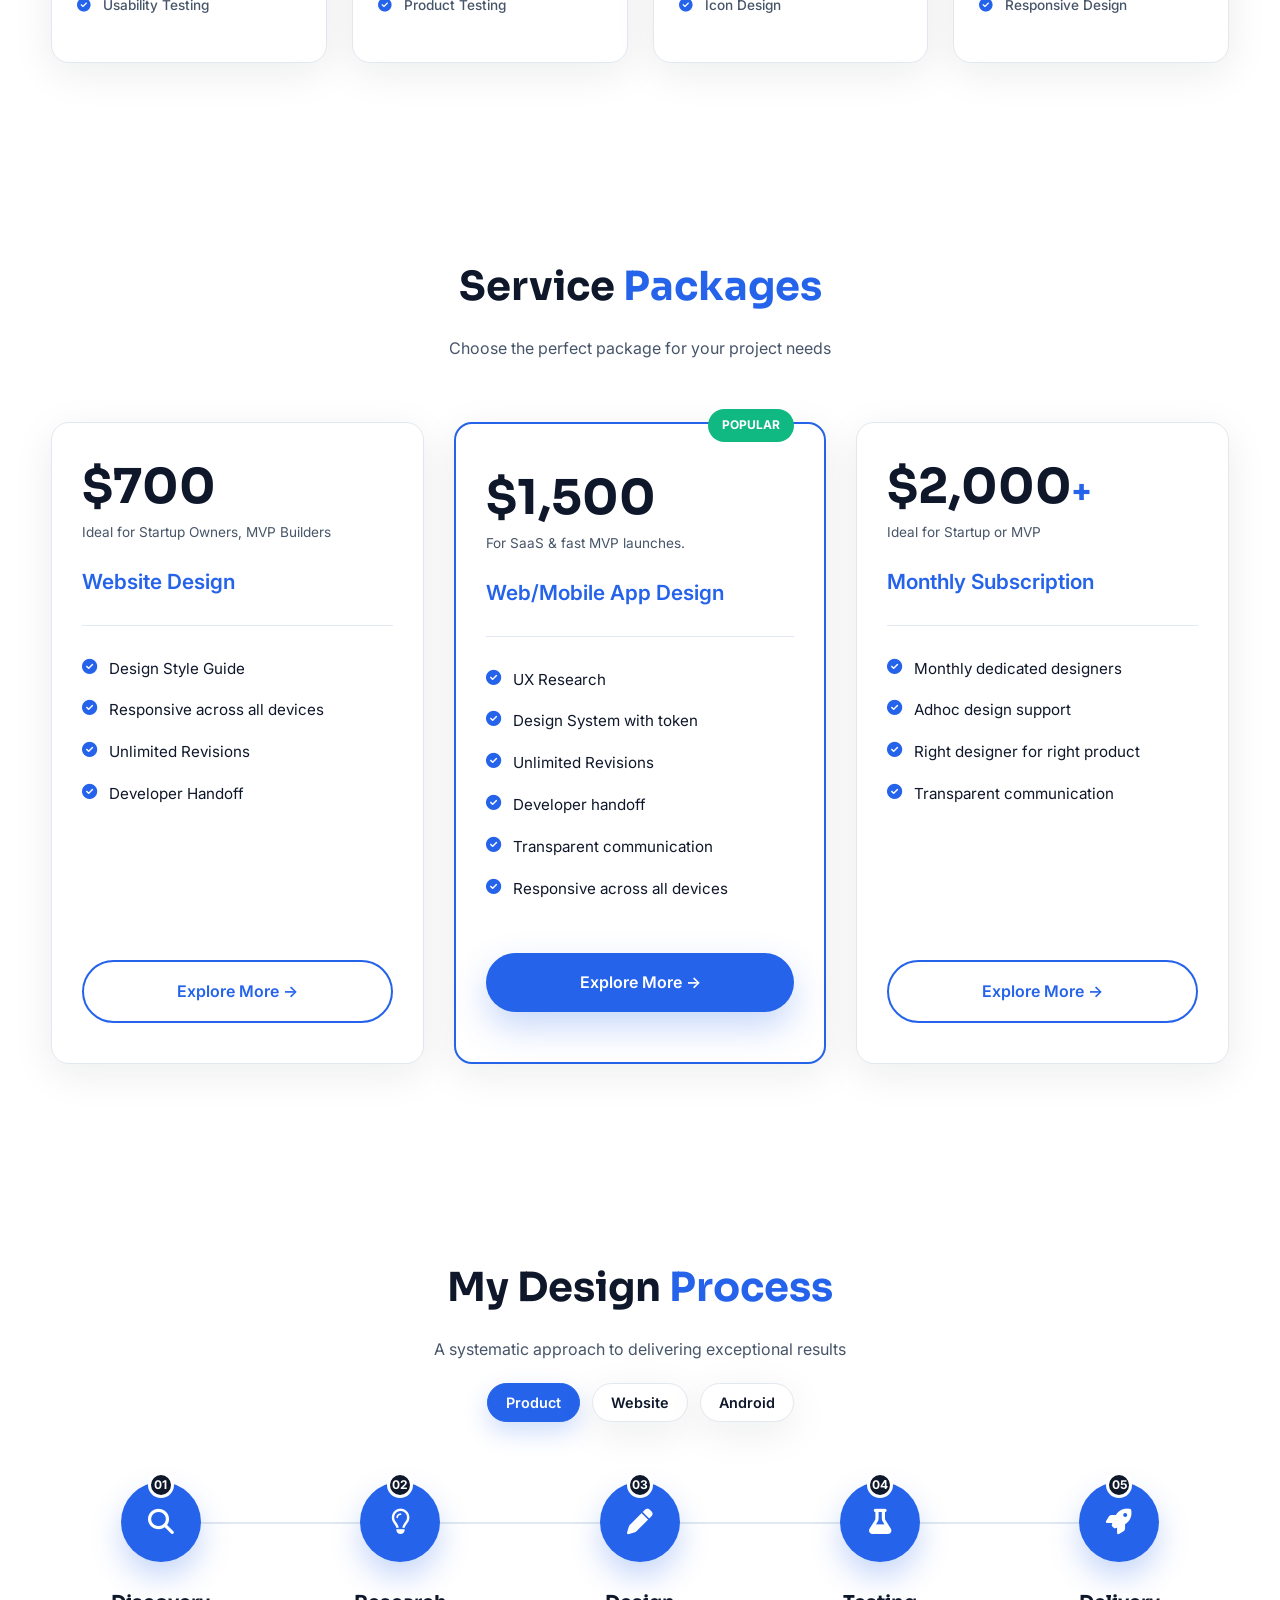
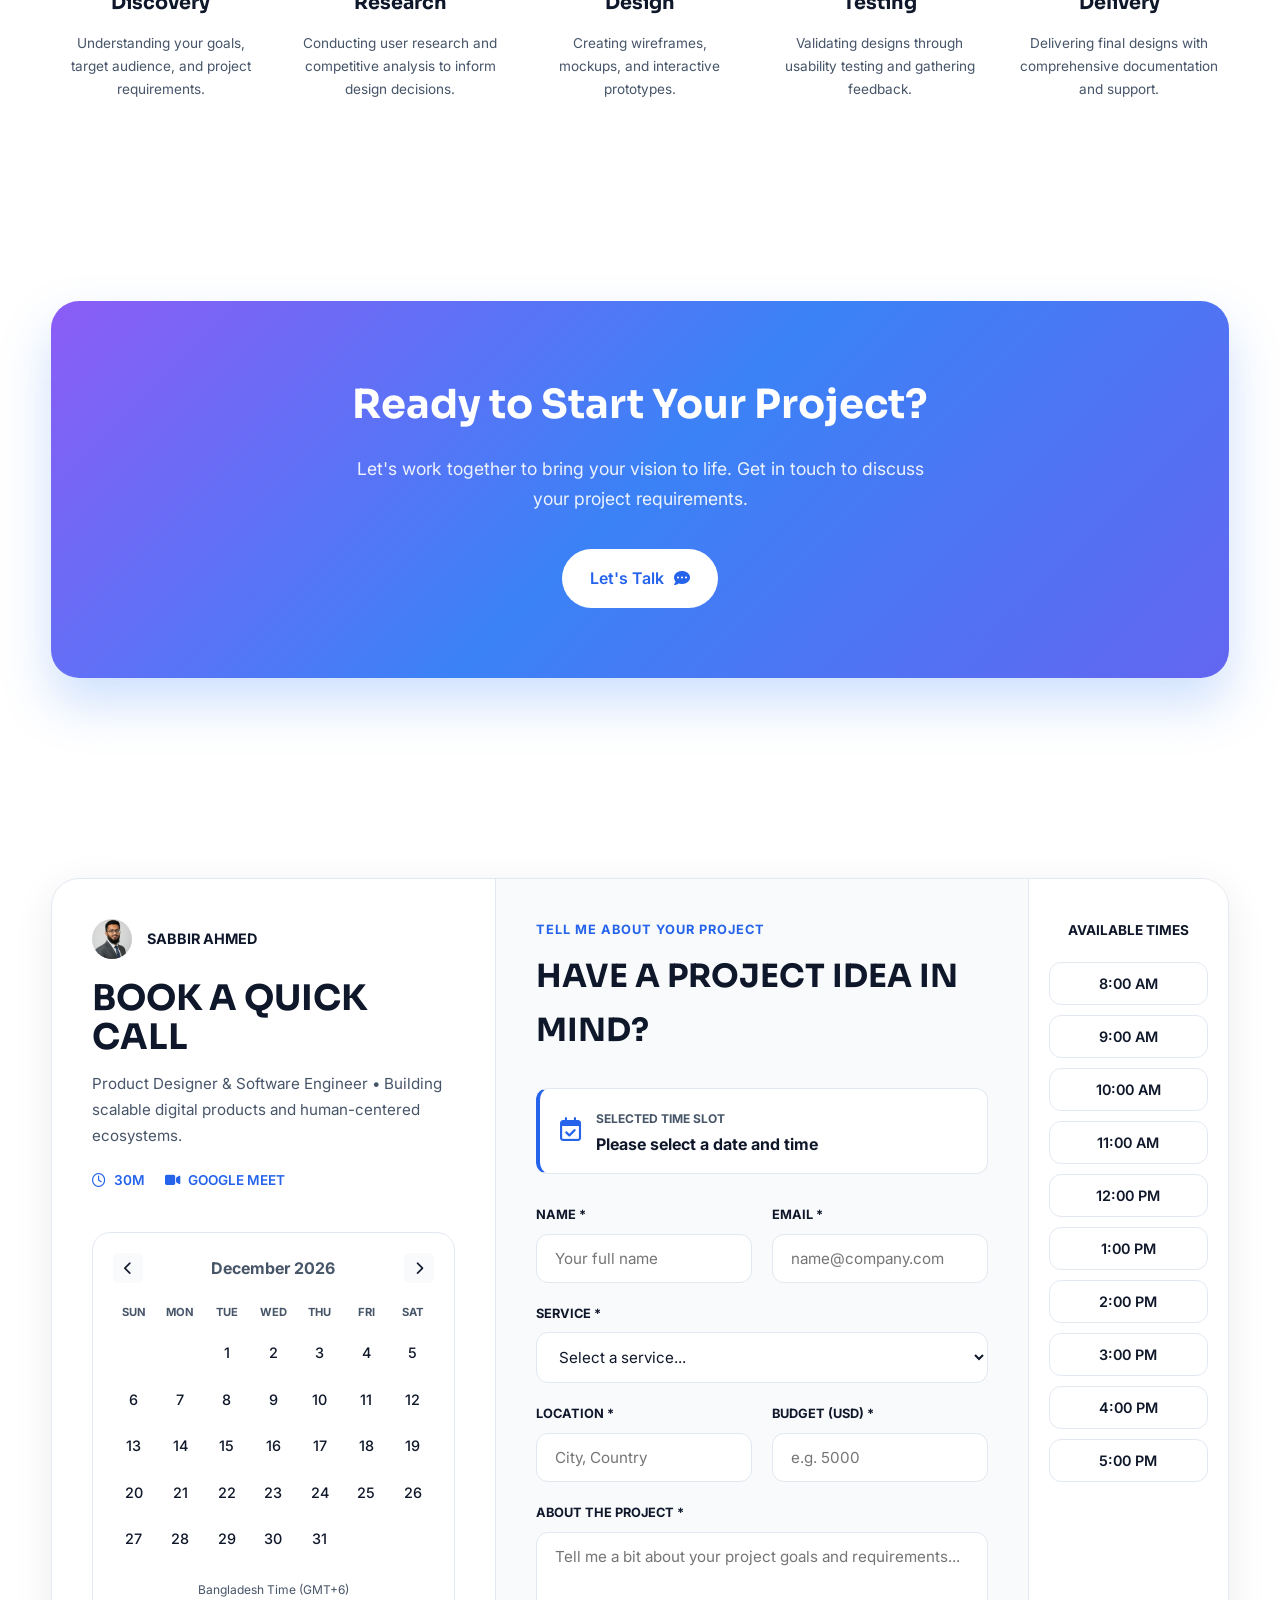
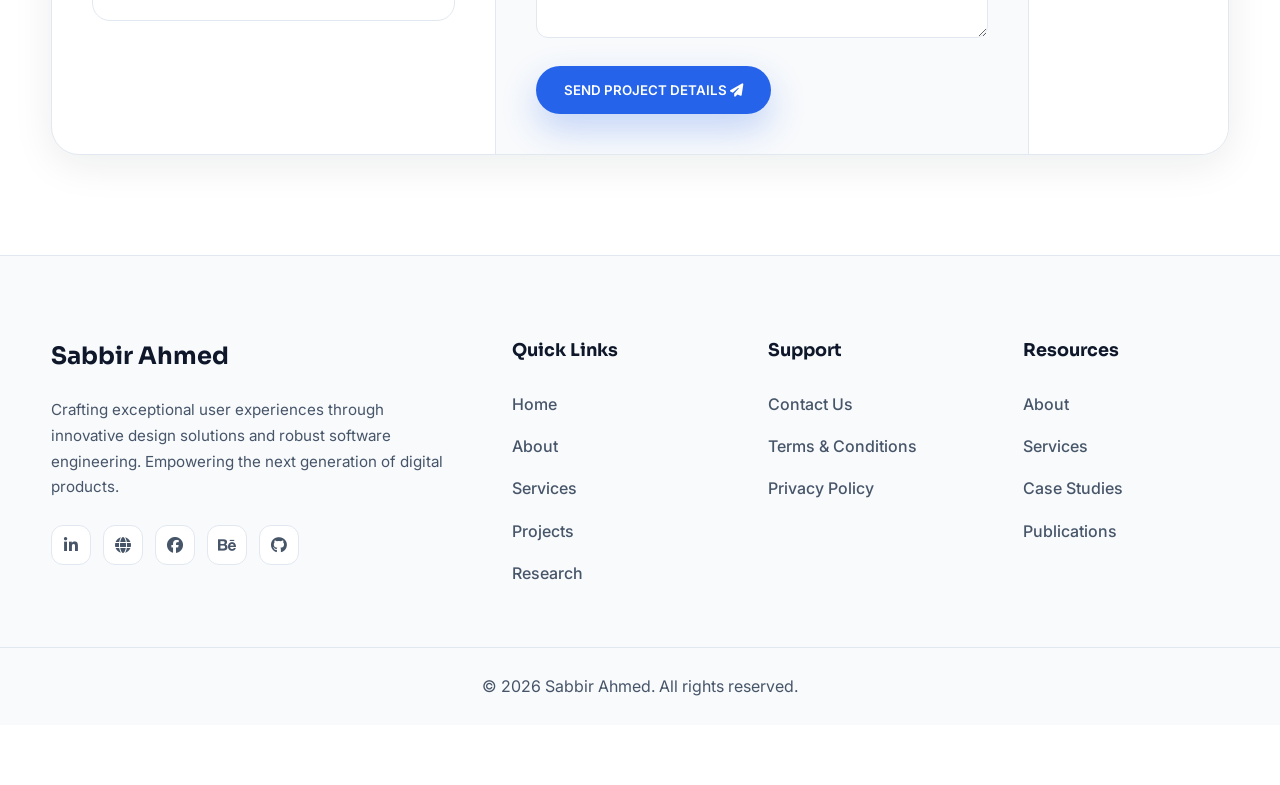
==== commit bfd7438a: "Update website" ====
--- a/index.html
+++ b/index.html
@@ -554,176 +554,168 @@
             <div class="section-header text-center">
                 <h2 class="section-title">My Design <span>Process</span></h2>
                 <p class="section-desc">A systematic approach to delivering exceptional results</p>
-            </div>
-            <div class="process-wrapper">
-                <div class="process-line"></div>
-                <div class="process-grid">
-                    
-                    <div class="process-step">
-                        <div class="step-icon-wrapper">
-                            <span class="step-number">01</span>
-                            <div class="step-icon" aria-hidden="true"><i class="fa-solid fa-magnifying-glass"></i></div>
-                        </div>
-                        <h3>Discovery</h3>
-                        <p>Understanding your goals, target audience, and project requirements.</p>
-                    </div>
-
-                    <div class="process-step">
-                        <div class="step-icon-wrapper">
-                            <span class="step-number">02</span>
-                            <div class="step-icon" aria-hidden="true"><i class="fa-regular fa-lightbulb"></i></div>
-                        </div>
-                        <h3>Research</h3>
-                        <p>Conducting user research and competitive analysis to inform design decisions.</p>
-                    </div>
-
-                    <div class="process-step">
-                        <div class="step-icon-wrapper">
-                            <span class="step-number">03</span>
-                            <div class="step-icon" aria-hidden="true"><i class="fa-solid fa-pen"></i></div>
-                        </div>
-                        <h3>Design</h3>
-                        <p>Creating wireframes, mockups, and interactive prototypes.</p>
-                    </div>
-
-                    <div class="process-step">
-                        <div class="step-icon-wrapper">
-                            <span class="step-number">04</span>
-                            <div class="step-icon" aria-hidden="true"><i class="fa-solid fa-flask"></i></div>
-                        </div>
-                        <h3>Testing</h3>
-                        <p>Validating designs through usability testing and gathering feedback.</p>
-                    </div>
-
-                    <div class="process-step">
-                        <div class="step-icon-wrapper">
-                            <span class="step-number">05</span>
-                            <div class="step-icon" aria-hidden="true"><i class="fa-solid fa-rocket"></i></div>
-                        </div>
-                        <h3>Delivery</h3>
-                        <p>Delivering final designs with comprehensive documentation and support.</p>
-                    </div>
-
-                </div>
-            </div>
-        </div>
-    </section>
-
-    <section id="web-process" class="process section-padding theme-pink">
-        <div class="container">
-            <div class="section-header text-center">
-                <h2 class="section-title">Website Development <span>Process</span></h2>
-                <p class="section-desc">Creating high-performance websites with modern technologies</p>
-            </div>
-            <div class="process-wrapper">
-                <div class="process-line"></div>
-                <div class="process-grid">
-                    
-                    <div class="process-step">
-                        <div class="step-icon-wrapper">
-                            <span class="step-number">01</span>
-                            <div class="step-icon" aria-hidden="true"><i class="fa-regular fa-lightbulb"></i></div>
-                        </div>
-                        <h3>Planning</h3>
-                        <p>Defining website goals, sitemap, and technical requirements.</p>
-                    </div>
-
-                    <div class="process-step">
-                        <div class="step-icon-wrapper">
-                            <span class="step-number">02</span>
-                            <div class="step-icon" aria-hidden="true"><i class="fa-solid fa-code"></i></div>
-                        </div>
-                        <h3>Development</h3>
-                        <p>Building responsive website with modern web technologies.</p>
-                    </div>
-
-                    <div class="process-step">
-                        <div class="step-icon-wrapper">
-                            <span class="step-number">03</span>
-                            <div class="step-icon" aria-hidden="true"><i class="fa-solid fa-vial"></i></div>
-                        </div>
-                        <h3>Testing</h3>
-                        <p>Cross-browser testing and ensuring responsive design works perfectly.</p>
-                    </div>
-
-                    <div class="process-step">
-                        <div class="step-icon-wrapper">
-                            <span class="step-number">04</span>
-                            <div class="step-icon" aria-hidden="true"><i class="fa-solid fa-gear"></i></div>
-                        </div>
-                        <h3>Optimization</h3>
-                        <p>Performance optimization, SEO implementation, and accessibility.</p>
-                    </div>
-
-                    <div class="process-step">
-                        <div class="step-icon-wrapper">
-                            <span class="step-number">05</span>
-                            <div class="step-icon" aria-hidden="true"><i class="fa-solid fa-rocket"></i></div>
-                        </div>
-                        <h3>Launch</h3>
-                        <p>Deploying to production with ongoing maintenance and support.</p>
-                    </div>
-
-                </div>
-            </div>
-        </div>
-    </section>
-
-    <section id="android-process" class="process section-padding theme-green">
-        <div class="container">
-            <div class="section-header text-center">
-                <h2 class="section-title">Android Development <span>Process</span></h2>
-                <p class="section-desc">Building robust Android applications from concept to deployment</p>
-            </div>
-            <div class="process-wrapper">
-                <div class="process-line"></div>
-                <div class="process-grid">
-                    
-                    <div class="process-step">
-                        <div class="step-icon-wrapper">
-                            <span class="step-number">01</span>
-                            <div class="step-icon" aria-hidden="true"><i class="fa-regular fa-lightbulb"></i></div>
-                        </div>
-                        <h3>Planning</h3>
-                        <p>Defining app requirements, features, and technical architecture.</p>
-                    </div>
-
-                    <div class="process-step">
-                        <div class="step-icon-wrapper">
-                            <span class="step-number">02</span>
-                            <div class="step-icon" aria-hidden="true"><i class="fa-solid fa-file-code"></i></div>
-                        </div>
-                        <h3>Development</h3>
-                        <p>Building native Android app with Kotlin/Java and modern frameworks.</p>
-                    </div>
-
-                    <div class="process-step">
-                        <div class="step-icon-wrapper">
-                            <span class="step-number">03</span>
-                            <div class="step-icon" aria-hidden="true"><i class="fa-solid fa-vial"></i></div>
-                        </div>
-                        <h3>Testing</h3>
-                        <p>Comprehensive testing across multiple Android devices and OS versions.</p>
-                    </div>
-
-                    <div class="process-step">
-                        <div class="step-icon-wrapper">
-                            <span class="step-number">04</span>
-                            <div class="step-icon" aria-hidden="true"><i class="fa-solid fa-gear"></i></div>
-                        </div>
-                        <h3>Optimization</h3>
-                        <p>Performance tuning, bug fixes, and ensuring smooth user experience.</p>
-                    </div>
-
-                    <div class="process-step">
-                        <div class="step-icon-wrapper">
-                            <span class="step-number">05</span>
-                            <div class="step-icon" aria-hidden="true"><i class="fa-solid fa-box-open"></i></div>
-                        </div>
-                        <h3>Deployment</h3>
-                        <p>Publishing to Google Play Store with proper documentation.</p>
-                    </div>
-
+                <div class="process-tabs" role="tablist" aria-label="Process categories">
+                    <button type="button" class="process-tab active" data-target="product-process" aria-selected="true">Product</button>
+                    <button type="button" class="process-tab" data-target="website-process" aria-selected="false">Website</button>
+                    <button type="button" class="process-tab" data-target="android-process" aria-selected="false">Android</button>
+                </div>
+            </div>
+
+            <div class="process-content-wrapper">
+                <div id="product-process" class="process-panel active" data-panel="product-process">
+                    <div class="process-wrapper">
+                        <div class="process-line"></div>
+                        <div class="process-grid">
+                            <div class="process-step">
+                                <div class="step-icon-wrapper">
+                                    <span class="step-number">01</span>
+                                    <div class="step-icon" aria-hidden="true"><i class="fa-solid fa-magnifying-glass"></i></div>
+                                </div>
+                                <h3>Discovery</h3>
+                                <p>Understanding your goals, target audience, and project requirements.</p>
+                            </div>
+
+                            <div class="process-step">
+                                <div class="step-icon-wrapper">
+                                    <span class="step-number">02</span>
+                                    <div class="step-icon" aria-hidden="true"><i class="fa-regular fa-lightbulb"></i></div>
+                                </div>
+                                <h3>Research</h3>
+                                <p>Conducting user research and competitive analysis to inform design decisions.</p>
+                            </div>
+
+                            <div class="process-step">
+                                <div class="step-icon-wrapper">
+                                    <span class="step-number">03</span>
+                                    <div class="step-icon" aria-hidden="true"><i class="fa-solid fa-pen"></i></div>
+                                </div>
+                                <h3>Design</h3>
+                                <p>Creating wireframes, mockups, and interactive prototypes.</p>
+                            </div>
+
+                            <div class="process-step">
+                                <div class="step-icon-wrapper">
+                                    <span class="step-number">04</span>
+                                    <div class="step-icon" aria-hidden="true"><i class="fa-solid fa-flask"></i></div>
+                                </div>
+                                <h3>Testing</h3>
+                                <p>Validating designs through usability testing and gathering feedback.</p>
+                            </div>
+
+                            <div class="process-step">
+                                <div class="step-icon-wrapper">
+                                    <span class="step-number">05</span>
+                                    <div class="step-icon" aria-hidden="true"><i class="fa-solid fa-rocket"></i></div>
+                                </div>
+                                <h3>Delivery</h3>
+                                <p>Delivering final designs with comprehensive documentation and support.</p>
+                            </div>
+                        </div>
+                    </div>
+                </div>
+
+                <div id="website-process" class="process-panel theme-pink" data-panel="website-process">
+                    <div class="process-wrapper">
+                        <div class="process-line"></div>
+                        <div class="process-grid">
+                            <div class="process-step">
+                                <div class="step-icon-wrapper">
+                                    <span class="step-number">01</span>
+                                    <div class="step-icon" aria-hidden="true"><i class="fa-regular fa-lightbulb"></i></div>
+                                </div>
+                                <h3>Planning</h3>
+                                <p>Defining website goals, sitemap, and technical requirements.</p>
+                            </div>
+
+                            <div class="process-step">
+                                <div class="step-icon-wrapper">
+                                    <span class="step-number">02</span>
+                                    <div class="step-icon" aria-hidden="true"><i class="fa-solid fa-code"></i></div>
+                                </div>
+                                <h3>Development</h3>
+                                <p>Building responsive website with modern web technologies.</p>
+                            </div>
+
+                            <div class="process-step">
+                                <div class="step-icon-wrapper">
+                                    <span class="step-number">03</span>
+                                    <div class="step-icon" aria-hidden="true"><i class="fa-solid fa-vial"></i></div>
+                                </div>
+                                <h3>Testing</h3>
+                                <p>Cross-browser testing and ensuring responsive design works perfectly.</p>
+                            </div>
+
+                            <div class="process-step">
+                                <div class="step-icon-wrapper">
+                                    <span class="step-number">04</span>
+                                    <div class="step-icon" aria-hidden="true"><i class="fa-solid fa-gear"></i></div>
+                                </div>
+                                <h3>Optimization</h3>
+                                <p>Performance optimization, SEO implementation, and accessibility.</p>
+                            </div>
+
+                            <div class="process-step">
+                                <div class="step-icon-wrapper">
+                                    <span class="step-number">05</span>
+                                    <div class="step-icon" aria-hidden="true"><i class="fa-solid fa-rocket"></i></div>
+                                </div>
+                                <h3>Launch</h3>
+                                <p>Deploying to production with ongoing maintenance and support.</p>
+                            </div>
+                        </div>
+                    </div>
+                </div>
+
+                <div id="android-process" class="process-panel theme-green" data-panel="android-process">
+                    <div class="process-wrapper">
+                        <div class="process-line"></div>
+                        <div class="process-grid">
+                            <div class="process-step">
+                                <div class="step-icon-wrapper">
+                                    <span class="step-number">01</span>
+                                    <div class="step-icon" aria-hidden="true"><i class="fa-regular fa-lightbulb"></i></div>
+                                </div>
+                                <h3>Planning</h3>
+                                <p>Defining app requirements, features, and technical architecture.</p>
+                            </div>
+
+                            <div class="process-step">
+                                <div class="step-icon-wrapper">
+                                    <span class="step-number">02</span>
+                                    <div class="step-icon" aria-hidden="true"><i class="fa-solid fa-file-code"></i></div>
+                                </div>
+                                <h3>Development</h3>
+                                <p>Building native Android app with Kotlin/Java and modern frameworks.</p>
+                            </div>
+
+                            <div class="process-step">
+                                <div class="step-icon-wrapper">
+                                    <span class="step-number">03</span>
+                                    <div class="step-icon" aria-hidden="true"><i class="fa-solid fa-vial"></i></div>
+                                </div>
+                                <h3>Testing</h3>
+                                <p>Comprehensive testing across multiple Android devices and OS versions.</p>
+                            </div>
+
+                            <div class="process-step">
+                                <div class="step-icon-wrapper">
+                                    <span class="step-number">04</span>
+                                    <div class="step-icon" aria-hidden="true"><i class="fa-solid fa-gear"></i></div>
+                                </div>
+                                <h3>Optimization</h3>
+                                <p>Performance tuning, bug fixes, and ensuring smooth user experience.</p>
+                            </div>
+
+                            <div class="process-step">
+                                <div class="step-icon-wrapper">
+                                    <span class="step-number">05</span>
+                                    <div class="step-icon" aria-hidden="true"><i class="fa-solid fa-box-open"></i></div>
+                                </div>
+                                <h3>Deployment</h3>
+                                <p>Publishing to Google Play Store with proper documentation.</p>
+                            </div>
+                        </div>
+                    </div>
                 </div>
             </div>
         </div>
--- a/style.css
+++ b/style.css
@@ -865,6 +865,63 @@
 /*==================================================
                 REUSABLE PROCESS SECTIONS
 ==================================================*/
+.process-tabs {
+    display: flex;
+    justify-content: center;
+    gap: 12px;
+    flex-wrap: wrap;
+    margin-top: 20px;
+}
+
+.process-tab {
+    padding: 10px 18px;
+    border-radius: 999px;
+    border: 1px solid var(--border);
+    background: var(--card);
+    color: var(--heading);
+    font-size: 0.9rem;
+    font-weight: 600;
+    transition: var(--transition);
+    box-shadow: var(--shadow);
+}
+
+.process-tab:hover {
+    transform: translateY(-2px);
+    border-color: var(--primary);
+    color: var(--primary);
+}
+
+.process-tab.active {
+    background: var(--primary);
+    color: #fff;
+    border-color: var(--primary);
+    box-shadow: 0 10px 25px rgba(37, 99, 235, 0.22);
+}
+
+.process-content-wrapper {
+    position: relative;
+}
+
+.process-panel {
+    display: none;
+    animation: fadeInUp 0.35s ease;
+}
+
+.process-panel.active {
+    display: block;
+}
+
+@keyframes fadeInUp {
+    from {
+        opacity: 0;
+        transform: translateY(8px);
+    }
+    to {
+        opacity: 1;
+        transform: translateY(0);
+    }
+}
+
 .process-wrapper {
     position: relative;
     margin-top: 60px;
